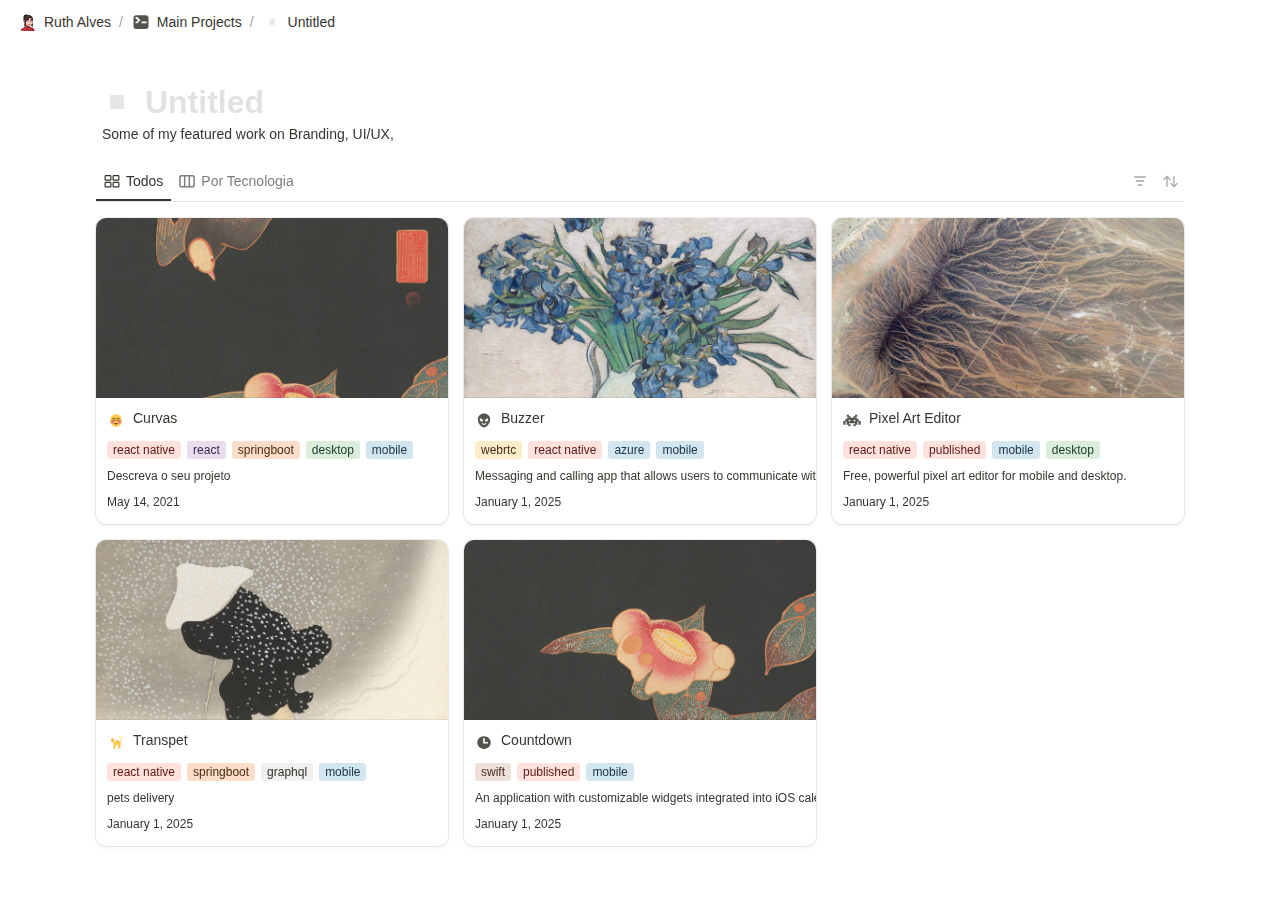
==== 17c152b4e847806595acdfc768cf2a8.html @ 352efb17 "publish: add deploy.sh file" ====
<html class="notion-html" lang="en" style="--full-viewport-height: 441px;"><head lang="en"><meta charset="utf-8"/><meta content="width=device-width,height=device-height,initial-scale=1,maximum-scale=1,user-scalable=no,viewport-fit=cover" name="viewport"/><noscript><meta content="0;url=https://www.notion.so/disabled-javascript.html" http-equiv="refresh"/></noscript><title>Untitled | Todos</title><meta content="en_US" property="og:locale"/><meta content="yes" name="mobile-web-app-capable"/><meta content="app-id=1232780281" property="apple-itunes-app"/><link href="[data-uri]" rel="shortcut icon" type="image/x-icon"/><link href="/images/logo-ios.png" rel="apple-touch-icon"/><meta content="telephone=no" name="format-detection"/><meta content="no" name="msapplication-tap-highlight"/><link href="assets/4e8dd02ae0f74049b708c079bcd1feb979cff37d.css" media="print" rel="stylesheet"/><style>body{background:#fff}body.dark{background:#191919}@keyframes startup-shimmer-animation{0%{transform:translateX(-100%) translateZ(0)}100%{transform:translateX(100%) translateZ(0)}}@keyframes startup-shimmer-fade-in{0%{opacity:0}100%{opacity:1}}@keyframes startup-spinner-rotate{0%{transform:rotate(0) translateZ(0)}100%{transform:rotate(360deg) translateZ(0)}}#initial-loading-spinner{position:fixed;height:100vh;width:100vw;z-index:-1;display:none;align-items:center;justify-content:center;opacity:.5}#initial-loading-spinner svg{height:24px;width:24px;animation:startup-spinner-rotate 1s linear infinite;transform-origin:center center;pointer-events:none}#skeleton{background:#fff;position:fixed;height:100vh;width:100vw;z-index:-1;display:none;overflow:hidden}#initial-loading-spinner.show,#skeleton.show{display:flex}body.dark #skeleton{background:#191919}.notion-front-page #skeleton,.notion-mobile #skeleton{display:none}#skeleton-sidebar{background-color:#f8f8f7;box-shadow:inset -1px 0 0 0 rgba(0,0,0,.025);display:flex;width:240px;flex-direction:column;padding:12px 14px;overflow:hidden}body.dark #skeleton-sidebar{background-color:#202020;box-shadow:inset -1px 0 0 0 rgba(255,255,255,.05)}#skeleton.isElectron #skeleton-sidebar{padding-top:46px}#skeleton .row{display:flex;margin-bottom:11px;align-items:center}#skeleton .row.fadein{animation:1s ease-in 0s 1 normal both running startup-shimmer-fade-in}#skeleton .chevron{width:12px;height:12px;display:block;margin-right:4px;fill:rgba(227,226,224,.5)}body.dark #skeleton .chevron{fill:#2f2f2f}.startup-shimmer{background:rgba(227,226,224,.5);overflow:hidden;position:relative}body.dark .startup-shimmer{background:#2f2f2f}.startup-shimmer::before{content:"";position:absolute;height:100%;width:100%;z-index:1;animation:1s linear infinite startup-shimmer-animation;background:linear-gradient(90deg,rgba(0,0,0,0) 0,rgba(0,0,0,.03) 50%,rgba(0,0,0,0) 100%)}body.dark .startup-shimmer::before{background:linear-gradient(90deg,transparent 0,rgba(86,86,86,.1) 50%,transparent 100%)}#skeleton .icon{width:20px;height:20px;border-radius:4px}#skeleton .text{height:10px;border-radius:10px}#skeleton .draggable{-webkit-app-region:drag;position:absolute;top:0;left:0;width:100%;height:36px;display:none}#skeleton.isElectron .draggable{display:block}</style><link href="assets/58ee02215e65b48294866046b5edef2f34bc87a1.css" rel="stylesheet"/><link href="assets/injection.css" rel="stylesheet"/><style>


		
		
		.assistant-grouped-edit-chat-container .assistant-grouped-edit-insert {
			background: initial !important;
			border-bottom: initial !important;
			color: rgba(55, 53, 47, 1) !important;
		}

		.assistant-grouped-edit-chat-container .assistant-grouped-edit-remove {
			background: initial !important;
			border-bottom: initial !important;
			color: rgba(199, 198, 196, 1) !important;
		}
	
	</style></head><body class="notion-body"><style id="scroll-properties"></style><div id="notion-app"><div class="notion-app-inner notion-light-theme" style='color: rgb(55, 53, 47); fill: currentcolor; line-height: 1.5; font-family: ui-sans-serif, -apple-system, BlinkMacSystemFont, "Segoe UI Variable Display", "Segoe UI", Helvetica, "Apple Color Emoji", Arial, sans-serif, "Segoe UI Emoji", "Segoe UI Symbol"; -webkit-font-smoothing: auto; background-color: white; transition: height 0.1s;'><div style="height: 100%;"><div class="notion-cursor-listener" style="width: 100vw; height: 100%; position: relative; display: flex; flex: 1 1 0%; background: white; cursor: text;"><div class="" style="order: 3; display: flex; flex-direction: column; width: 100%; overflow: hidden; isolation: auto;"><header style="background: white; max-width: 100vw; z-index: 100; user-select: none;"><div class="notion-topbar" style="width: calc(100% + 0px); max-width: 100vw; height: 44px; opacity: 1; transition: opacity 700ms, color 700ms; position: relative; left: 0px;"><div style="display: flex; justify-content: space-between; align-items: center; overflow: hidden; height: 44px; padding-left: 12px; padding-right: 10px;"><div class="notranslate shadow-cursor-breadcrumb" style="display: flex; align-items: center; line-height: 1.2; font-size: 14px; height: 100%; flex-grow: 0; margin-right: 8px; min-width: 0px;"><div class="notion-selectable notion-page-block" data-block-id="17c152b4-e847-804e-891c-fc4d84661b5a" style="display: flex; align-items: center; min-width: 0px;"><a href="ruth-alves.html" rel="noopener noreferrer" role="link" style="display: flex; color: rgb(55, 53, 47); text-decoration: none; user-select: none; transition: background 20ms ease-in; cursor: pointer; align-items: center; flex-shrink: 1; white-space: nowrap; height: 24px; border-radius: 6px; font-size: inherit; line-height: 1.2; min-width: 0px; padding: 2px 6px;"><div style="display: flex; align-items: center; min-width: 0px;"><div class="notion-record-icon notranslate" style="display: flex; align-items: center; justify-content: center; height: 20px; width: 20px; border-radius: 0.25em; flex-shrink: 0; margin-right: 6px; font-weight: 500;"><div><div class="" style="width: 100%; height: 100%;"><img referrerpolicy="same-origin" src="assets/9ef13b9f3f7e973c219496b48b1e1a6e7679c2f7.png" style="display: block; object-fit: cover; border-radius: 4px; width: 17.76px; height: 17.76px; transition: opacity 100ms ease-out;"/></div></div></div><div class="notranslate" style="white-space: nowrap; overflow: hidden; text-overflow: ellipsis; max-width: 160px;">Ruth Alves</div></div></a></div><span style="margin-left: 2px; margin-right: 2px; color: rgba(55, 53, 47, 0.5);">/</span><div class="notion-selectable notion-page-block" data-block-id="17c152b4-e847-80e9-8370-d76a3b155175" style="display: flex; align-items: center; min-width: 0px;"><a href="main-projects.html" rel="noopener noreferrer" role="link" style="display: flex; color: rgb(55, 53, 47); text-decoration: none; user-select: none; transition: background 20ms ease-in; cursor: pointer; align-items: center; flex-shrink: 1; white-space: nowrap; height: 24px; border-radius: 6px; font-size: inherit; line-height: 1.2; min-width: 0px; padding: 2px 6px;"><div style="display: flex; align-items: center; min-width: 0px;"><div class="notion-record-icon notranslate" style="display: flex; align-items: center; justify-content: center; height: 20px; width: 20px; border-radius: 0.25em; flex-shrink: 0; margin-right: 6px; font-weight: 500;"><div><div class="" style="width: 100%; height: 100%;"><img referrerpolicy="same-origin" src="assets/9db41c5e739dc6bba868d17532371f2bfbac24ac.svg" style="display: block; object-fit: cover; border-radius: 4px; width: 20px; height: 20px; transition: opacity 100ms ease-out;"/></div></div></div><div class="notranslate" style="white-space: nowrap; overflow: hidden; text-overflow: ellipsis; max-width: 160px;">Main Projects</div></div></a></div><span style="margin-left: 2px; margin-right: 2px; color: rgba(55, 53, 47, 0.5);">/</span><div aria-disabled="true" role="button" style="user-select: none; transition: background 20ms ease-in; cursor: default; display: inline-flex; align-items: center; flex-shrink: 1; white-space: nowrap; height: 24px; border-radius: 6px; font-size: 14px; line-height: 1.2; min-width: 0px; padding-left: 6px; padding-right: 6px; color: rgb(55, 53, 47);" tabindex="-1"><div class="notion-record-icon notranslate" style="display: flex; align-items: center; justify-content: center; height: 20px; width: 20px; border-radius: 0.25em; flex-shrink: 0; margin-right: 6px;"><div style="display: flex; align-items: center; justify-content: center; height: 20px; width: 20px;"><div style="height: 14px; width: 14px; font-size: 14px; line-height: 1; margin-left: 0px; color: black;"><img alt="▫️" aria-label="▫️" class="notion-emoji" src="[data-uri]" style="width: 100%;
height: 100%;
background: url(assets/6101f88ab4529ee25e026ff331f3a4a5b65ac27c.png) 93.3333% 55%/6100% 6100%"/></div></div></div><div class="notranslate" style="white-space: nowrap; overflow: hidden; text-overflow: ellipsis; max-width: 240px;">Untitled</div></div></div><div style="flex-grow: 1; flex-shrink: 1;"></div><div style="display: flex; justify-content: space-between; padding-left: 10px;"><div aria-disabled="true" aria-label="Close panel" class="notion-close-sidebar" role="button" style="user-select: none; transition-behavior: normal; transition-duration: 200ms; transition-timing-function: ease; transition-property: opacity; cursor: default; opacity: 0; display: inline-flex; align-items: center; justify-content: center; flex-shrink: 0; border-radius: 6px; height: 24px; width: 24px; padding: 0px; position: relative; margin-left: 10px; fill: rgba(55, 53, 47, 0.45);" tabindex="-1"><svg class="doubleChevronRight" role="graphics-symbol" style="width: 16px; height: 16px; display: block; fill: inherit; flex-shrink: 0;" viewBox="0 0 16 16"><path d="M2.25781 14.1211C2.47656 14.1211 2.66797 14.0391 2.81836 13.8887L8.14355 8.67969C8.32812 8.49512 8.41699 8.29688 8.41699 8.06445C8.41699 7.8252 8.32812 7.62012 8.14355 7.44922L2.81836 2.24023C2.66797 2.08984 2.4834 2.00781 2.25781 2.00781C1.81348 2.00781 1.46484 2.35645 1.46484 2.80078C1.46484 3.0127 1.55371 3.21777 1.7041 3.375L6.50977 8.05762L1.7041 12.7539C1.55371 12.9043 1.46484 13.1094 1.46484 13.3281C1.46484 13.7725 1.81348 14.1211 2.25781 14.1211ZM8.36914 14.1211C8.58789 14.1211 8.77246 14.0391 8.92285 13.8887L14.2549 8.67969C14.4395 8.49512 14.5283 8.29688 14.5283 8.06445C14.5283 7.8252 14.4326 7.62012 14.2549 7.44922L8.92285 2.24023C8.77246 2.08984 8.58789 2.00781 8.36914 2.00781C7.9248 2.00781 7.56934 2.35645 7.56934 2.80078C7.56934 3.0127 7.66504 3.21777 7.81543 3.375L12.6211 8.05762L7.81543 12.7539C7.66504 12.9043 7.56934 13.1094 7.56934 13.3281C7.56934 13.7725 7.9248 14.1211 8.36914 14.1211Z"></path></svg></div><div style="display: flex;"><div role="button" style="user-select: none; transition: background 20ms ease-in; cursor: pointer; display: inline-flex; align-items: center; flex-shrink: 0; white-space: nowrap; height: 28px; border-radius: 6px; font-size: 14px; line-height: 1.2; min-width: 0px; padding-left: 8px; padding-right: 8px; color: rgb(55, 53, 47);" tabindex="0"><svg class="search" role="graphics-symbol" style="width: 14px; height: 14px; display: block; fill: inherit; flex-shrink: 0;" viewBox="0 0 16 16"><path d="M.281 6.438c0-.875.164-1.696.492-2.461a6.484 6.484 0 011.375-2.032A6.237 6.237 0 016.64.078 6.2 6.2 0 019.11.57c.77.328 1.447.787 2.03 1.375a6.374 6.374 0 011.368 2.032c.333.765.5 1.586.5 2.46 0 .688-.107 1.342-.32 1.961a6.28 6.28 0 01-.868 1.696l3.563 3.578c.11.104.19.226.242.367.057.14.086.29.086.445 0 .22-.05.417-.149.594a1.122 1.122 0 01-1 .57c-.156 0-.307-.028-.453-.086a1.058 1.058 0 01-.382-.25l-3.586-3.585c-.5.333-1.047.596-1.641.789a6.089 6.089 0 01-1.86.28 6.237 6.237 0 01-2.468-.491 6.4 6.4 0 01-2.024-1.367A6.509 6.509 0 01.773 8.913a6.256 6.256 0 01-.492-2.476zm1.664 0c0 .65.12 1.26.36 1.828a4.775 4.775 0 001.015 1.5c.433.427.933.763 1.5 1.007a4.548 4.548 0 001.82.368c.652 0 1.261-.123 1.829-.368a4.747 4.747 0 002.508-2.507 4.567 4.567 0 00.367-1.829c0-.645-.123-1.252-.367-1.82a4.776 4.776 0 00-1.016-1.5A4.578 4.578 0 008.469 2.11a4.567 4.567 0 00-1.828-.367c-.646 0-1.253.123-1.82.367a4.667 4.667 0 00-1.5 1.008c-.433.432-.772.932-1.016 1.5a4.633 4.633 0 00-.36 1.82z"></path></svg></div><div aria-label="More actions" role="button" style="user-select: none; transition: background 20ms ease-in; cursor: pointer; display: flex; align-items: center; justify-content: center; width: 32px; height: 28px; border-radius: 4px;" tabindex="0"><svg class="ellipsis" role="graphics-symbol" style="width: 18px; height: 18px; display: block; fill: inherit; flex-shrink: 0;" viewBox="0 0 16 16"><path d="M2.887 9.014c.273 0 .52-.064.738-.192.219-.132.394-.307.526-.526.133-.219.199-.46.199-.725 0-.405-.142-.747-.424-1.025a1.41 1.41 0 00-1.04-.417c-.264 0-.505.066-.724.198a1.412 1.412 0 00-.718 1.244c0 .265.064.506.192.725.132.219.307.394.526.526.219.128.46.192.725.192zm5.113 0a1.412 1.412 0 001.244-.718c.132-.219.198-.46.198-.725 0-.405-.14-.747-.423-1.025A1.386 1.386 0 008 6.129c-.264 0-.506.066-.725.198a1.412 1.412 0 00-.718 1.244c0 .265.064.506.192.725.132.219.308.394.526.526.22.128.46.192.725.192zm5.106 0c.265 0 .506-.064.725-.192.219-.132.394-.307.526-.526.133-.219.199-.46.199-.725 0-.405-.142-.747-.424-1.025a1.394 1.394 0 00-1.026-.417 1.474 1.474 0 00-1.265.718c-.127.218-.19.46-.19.724 0 .265.063.506.19.725.133.219.308.394.527.526.223.128.47.192.738.192z"></path></svg></div><div role="button" style="user-select: none; transition: background 20ms ease-in; cursor: pointer; display: inline-flex; align-items: center; justify-content: center; white-space: nowrap; border-radius: 6px; height: 32px; padding: 0px 10px; font-size: 14px; line-height: 1.2; border: 1px solid rgba(55, 53, 47, 0.16); margin-left: 8px;" tabindex="0">Made with<svg class="notionLogo" role="graphics-symbol" style="width: 14px; height: 14px; display: block; fill: inherit; flex-shrink: 0; margin-left: 6px;" viewBox="0 0 120 126"><path d="M 20.6927 21.9315C 24.5836 25.0924 26.0432 24.8512 33.3492 24.3638L 102.228 20.2279C 103.689 20.2279 102.474 18.7705 101.987 18.5283L 90.5477 10.2586C 88.3558 8.55699 85.4356 6.60818 79.8387 7.09563L 13.1433 11.9602C 10.711 12.2014 10.2251 13.4175 11.1939 14.3924L 20.6927 21.9315ZM 24.8281 37.9835L 24.8281 110.456C 24.8281 114.351 26.7745 115.808 31.1553 115.567L 106.853 111.187C 111.236 110.946 111.724 108.267 111.724 105.103L 111.724 33.1169C 111.724 29.958 110.509 28.2544 107.826 28.4976L 28.721 33.1169C 25.8018 33.3622 24.8281 34.8225 24.8281 37.9835ZM 99.5567 41.8711C 100.042 44.0622 99.5567 46.2512 97.3618 46.4974L 93.7143 47.2241L 93.7143 100.728C 90.5477 102.43 87.6275 103.403 85.1942 103.403C 81.2983 103.403 80.3226 102.186 77.4044 98.54L 53.5471 61.087L 53.5471 97.3239L 61.0964 99.0275C 61.0964 99.0275 61.0964 103.403 55.0057 103.403L 38.2148 104.377C 37.727 103.403 38.2148 100.973 39.9179 100.486L 44.2996 99.2717L 44.2996 51.36L 38.2158 50.8725C 37.728 48.6815 38.9431 45.5225 42.3532 45.2773L 60.3661 44.0631L 85.1942 82.0036L 85.1942 48.4402L 78.864 47.7136C 78.3781 45.0351 80.3226 43.0902 82.7569 42.849L 99.5567 41.8711ZM 7.5434 5.39404L 76.9175 0.285276C 85.4366 -0.445402 87.6285 0.0440428 92.983 3.93368L 115.128 19.4982C 118.782 22.1747 120 22.9034 120 25.8211L 120 111.187C 120 116.537 118.051 119.701 111.237 120.185L 30.6734 125.05C 25.5584 125.294 23.124 124.565 20.4453 121.158L 4.13735 99.9994C 1.21516 96.1048 0 93.191 0 89.7819L 0 13.903C 0 9.5279 1.94945 5.8785 7.5434 5.39404Z"></path></svg></div></div></div></div></div><div style="width: calc(100% + 0px); user-select: none;"></div></header><main class="notion-frame" style="flex-grow: 0; flex-shrink: 1; display: flex; flex-direction: column; background: white; z-index: 1; height: calc(-44px + 100vh); max-height: 100%; position: relative; width: 780px; transform: translateX(0px); transition-duration: 200ms; transition-timing-function: ease; transition-property: width, transform;"><div style="display: contents;"><div class="notion-scroller vertical horizontal" style="z-index: 1; display: flex; flex-direction: column; flex-grow: 1; position: relative; overflow: auto; margin-right: 0px; margin-bottom: 0px;"><div class="sticky-portal-target" data-sticky-stack-name="default" style="position: sticky; z-index: 85; width: 100%; top: 0px; left: 0px; height: 0px; flex: 0 1 0%;"></div><div style="position: absolute; top: 0px; left: 0px; z-index: 99;"><div class="notion-selectable-hover-menu-item"></div></div><div style="width: 100%; display: flex; flex-direction: column; align-items: center; flex-shrink: 0; flex-grow: 0; position: sticky; left: 0px;"><div class="pseudoSelection" contenteditable="false" data-content-editable-void="true" style="user-select: none; --pseudoSelection--background: transparent; width: 100%; display: flex; flex-direction: column; align-items: center; flex-shrink: 0; flex-grow: 0; position: sticky; left: 0px; z-index: 2;"></div><div style="max-width: 100%; padding-left: calc(96px + env(safe-area-inset-left)); width: 100%; transition-duration: 200ms; transition-timing-function: ease; transition-property: width;"><div class="notion-page-controls" style='display: flex; justify-content: flex-start; flex-wrap: wrap; padding-top: 4px; padding-bottom: 4px; margin-left: -1px; color: rgba(55, 53, 47, 0.5); font-family: ui-sans-serif, -apple-system, BlinkMacSystemFont, "Segoe UI Variable Display", "Segoe UI", Helvetica, "Apple Color Emoji", Arial, sans-serif, "Segoe UI Emoji", "Segoe UI Symbol"; pointer-events: auto;'><div role="button" style="user-select: none; transition: opacity 100ms; cursor: pointer; opacity: 0; display: inline-flex; align-items: center; flex-shrink: 0; white-space: nowrap; height: 28px; border-radius: 6px; font-size: 14px; line-height: 1.2; min-width: 0px; padding-left: 6px; padding-right: 8px; color: rgba(55, 53, 47, 0.5); pointer-events: none;" tabindex="0"><svg class="collectionDescriptionSmall" role="graphics-symbol" style="width: 14px; height: 14px; display: block; fill: rgba(55, 53, 47, 0.35); flex-shrink: 0; margin-right: 6px;" viewBox="0 0 14 14"><path clip-rule="evenodd" d="M7 4.667C6.69049 4.667 6.39366 4.54405 6.17481 4.32519C5.95595 4.10634 5.833 3.80951 5.833 3.5C5.833 3.19049 5.95595 2.89366 6.17481 2.67481C6.39366 2.45595 6.69049 2.333 7 2.333C7.30951 2.333 7.60634 2.45595 7.82519 2.67481C8.04405 2.89366 8.167 3.19049 8.167 3.5C8.167 3.80951 8.04405 4.10634 7.82519 4.32519C7.60634 4.54405 7.30951 4.667 7 4.667V4.667ZM8 11C8 11.2652 7.89464 11.5196 7.70711 11.7071C7.51957 11.8946 7.26522 12 7 12C6.73478 12 6.48043 11.8946 6.29289 11.7071C6.10536 11.5196 6 11.2652 6 11V7C6 6.73478 6.10536 6.48043 6.29289 6.29289C6.48043 6.10536 6.73478 6 7 6C7.26522 6 7.51957 6.10536 7.70711 6.29289C7.89464 6.48043 8 6.73478 8 7V11ZM7 0C5.14348 0 3.36301 0.737498 2.05025 2.05025C0.737498 3.36301 0 5.14348 0 7C0 8.85652 0.737498 10.637 2.05025 11.9497C3.36301 13.2625 5.14348 14 7 14C8.85652 14 10.637 13.2625 11.9497 11.9497C13.2625 10.637 14 8.85652 14 7C14 5.14348 13.2625 3.36301 11.9497 2.05025C10.637 0.737498 8.85652 0 7 0V0Z" fill-rule="evenodd"></path></svg>Hide description</div></div><div style="padding-right: calc(96px + env(safe-area-inset-right)); margin-bottom: 8px; width: 684px;"><div style="display: flex; align-items: flex-start;"><div class="notion-record-icon notranslate" style="display: flex; align-items: center; justify-content: center; height: 36px; width: 36px; border-radius: 0.25em; flex-shrink: 0; position: relative; z-index: 1; margin: 4px 8px 0px 3px; pointer-events: auto;"><div aria-label="▫️ Page icon" role="img" style="display: flex; align-items: center; justify-content: center; height: 36px; width: 36px;"><div style="height: 36px; width: 36px; font-size: 36px; line-height: 1; margin-left: 0px; color: black;"><div style="position: relative; width: 36px; height: 36px;"><img alt="▫️" aria-label="▫️" class="notion-emoji" src="[data-uri]" style="width: 36px;
height: 36px;
background: url(assets/6101f88ab4529ee25e026ff331f3a4a5b65ac27c.png) 93.3333% 55%/6100% 6100%;
opacity: 0;
transition: opacity 100ms ease-out"/><img alt="▫️" aria-label="▫️" src="assets/35557da02c40cbe84f54604c34ae462492a1aa46.svg" style="position: absolute; top: 0px; left: 0px; opacity: 1; width: 36px; height: 36px; transition: opacity 100ms ease-in;"/></div></div></div></div><div><div class="notion-selectable notion-collection_view-block" data-block-id="17c152b4-e847-8065-95ac-dfc768cf2a88" style='color: rgb(55, 53, 47); font-weight: 700; line-height: 1.2; font-size: 32px; font-family: ui-sans-serif, -apple-system, BlinkMacSystemFont, "Segoe UI Variable Display", "Segoe UI", Helvetica, "Apple Color Emoji", Arial, sans-serif, "Segoe UI Emoji", "Segoe UI Symbol"; cursor: text; display: flex; align-items: center;'><h1 contenteditable="false" data-content-editable-leaf="true" placeholder="Untitled" spellcheck="true" style="max-width: 100%; width: 100%; white-space: pre-wrap; word-break: break-word; caret-color: rgb(55, 53, 47); padding-top: 3px; padding-left: 2px; padding-right: 2px; font-size: 1em; font-weight: inherit; margin: 0px; min-height: 1em; color: rgb(55, 53, 47); -webkit-text-fill-color: rgba(55, 53, 47, 0.15); cursor: text;"></h1></div><div style="margin-left: 4px;"></div></div></div><div style="max-width: 100%; border-radius: 4px; overflow: hidden; margin-bottom: 12px;"><div><div style="display: flex; cursor: text;"><div contenteditable="false" data-content-editable-leaf="true" placeholder="Add a description…" spellcheck="true" style="max-width: 100%; width: 780px; white-space: pre-wrap; word-break: break-word; caret-color: rgb(55, 53, 47); font-size: 14px; padding-left: 6px; padding-bottom: 4px; padding-top: 3px;">Some of my featured work on Branding, UI/UX, </div></div></div></div></div></div></div><div style="display: contents;"><div contenteditable="false" data-content-editable-void="true" style="min-height: 40px; padding-left: 96px; padding-right: 96px; position: sticky; left: 0px; flex-shrink: 0; z-index: 86;"><div></div><div class="notion-selectable notion-collection_view-block" data-block-id="17c152b4-e847-8065-95ac-dfc768cf2a88"><div style="display: flex; align-items: center; height: 40px; box-shadow: rgb(233, 233, 231) 0px 1px 0px; margin-bottom: 1px; left: 96px; width: 100%;"><div role="tablist" style="display: flex; align-items: center; height: 100%; flex-grow: 1; overflow: hidden;"><div class="notion-collection-view-tab-button" style="display: flex; align-items: center; background: none; height: 100%; border-bottom: 2px solid rgb(55, 53, 47); padding-top: 2px;"><div aria-selected="true" role="tab" style="user-select: none; transition: background 20ms ease-in; cursor: pointer; display: flex; align-items: center; flex-shrink: 0; white-space: nowrap; height: 28px; border-radius: 6px; font-size: 14px; line-height: 1.2; min-width: 0px; padding-left: 8px; padding-right: 8px; color: rgb(55, 53, 47); font-weight: 500; max-width: 220px;" tabindex="0"><svg class="collectionGallery" role="graphics-symbol" style="width: 16px; height: 16px; display: block; fill: rgb(55, 53, 47); flex-shrink: 0; margin-right: 6px;" viewBox="0 0 16 16"><path d="M2.0542 7.75952H5.96973C7.00464 7.75952 7.50562 7.25854 7.50562 6.19727V3.58691C7.50562 2.53223 7.00464 2.03125 5.96973 2.03125H2.0542C1.01929 2.03125 0.518311 2.53223 0.518311 3.58691V6.19727C0.518311 7.25854 1.01929 7.75952 2.0542 7.75952ZM10.0303 7.75952H13.9392C14.9741 7.75952 15.4751 7.25854 15.4751 6.19727V3.58691C15.4751 2.53223 14.9741 2.03125 13.9392 2.03125H10.0303C8.98877 2.03125 8.48779 2.53223 8.48779 3.58691V6.19727C8.48779 7.25854 8.98877 7.75952 10.0303 7.75952ZM2.06079 6.55322C1.83008 6.55322 1.71802 6.44116 1.71802 6.20386V3.58032C1.71802 3.34961 1.83008 3.23755 2.06079 3.23755H5.96313C6.18726 3.23755 6.30591 3.34961 6.30591 3.58032V6.20386C6.30591 6.44116 6.18726 6.55322 5.96313 6.55322H2.06079ZM10.0369 6.55322C9.79956 6.55322 9.69409 6.44116 9.69409 6.20386V3.58032C9.69409 3.34961 9.79956 3.23755 10.0369 3.23755H13.9392C14.1633 3.23755 14.2754 3.34961 14.2754 3.58032V6.20386C14.2754 6.44116 14.1633 6.55322 13.9392 6.55322H10.0369ZM2.0542 14.4634H5.96973C7.00464 14.4634 7.50562 13.969 7.50562 12.9077V10.2974C7.50562 9.24268 7.00464 8.7417 5.96973 8.7417H2.0542C1.01929 8.7417 0.518311 9.24268 0.518311 10.2974V12.9077C0.518311 13.969 1.01929 14.4634 2.0542 14.4634ZM10.0303 14.4634H13.9392C14.9741 14.4634 15.4751 13.969 15.4751 12.9077V10.2974C15.4751 9.24268 14.9741 8.7417 13.9392 8.7417H10.0303C8.98877 8.7417 8.48779 9.24268 8.48779 10.2974V12.9077C8.48779 13.969 8.98877 14.4634 10.0303 14.4634ZM2.06079 13.2637C1.83008 13.2637 1.71802 13.1516 1.71802 12.9143V10.2974C1.71802 10.0601 1.83008 9.94141 2.06079 9.94141H5.96313C6.18726 9.94141 6.30591 10.0601 6.30591 10.2974V12.9143C6.30591 13.1516 6.18726 13.2637 5.96313 13.2637H2.06079ZM10.0369 13.2637C9.79956 13.2637 9.69409 13.1516 9.69409 12.9143V10.2974C9.69409 10.0601 9.79956 9.94141 10.0369 9.94141H13.9392C14.1633 9.94141 14.2754 10.0601 14.2754 10.2974V12.9143C14.2754 13.1516 14.1633 13.2637 13.9392 13.2637H10.0369Z"></path></svg><span style="white-space: nowrap; overflow: hidden; text-overflow: ellipsis; margin-top: 1px;">Todos</span></div></div><div class="notion-collection-view-tab-button" style="display: flex; align-items: center; background: none; height: 100%;"><div aria-selected="false" role="tab" style="user-select: none; transition: background 20ms ease-in; cursor: pointer; display: flex; align-items: center; flex-shrink: 0; white-space: nowrap; height: 28px; border-radius: 6px; font-size: 14px; line-height: 1.2; min-width: 0px; padding-left: 8px; padding-right: 8px; color: rgba(55, 53, 47, 0.65); font-weight: 500; max-width: 220px;" tabindex="0"><svg class="collectionBoard" role="graphics-symbol" style="width: 16px; height: 16px; display: block; fill: rgba(55, 53, 47, 0.65); flex-shrink: 0; margin-right: 6px;" viewBox="0 0 16 16"><path d="M2.39697 14.4634H13.5964C15.0532 14.4634 15.8311 13.6921 15.8311 12.2485V4.24609C15.8311 2.80249 15.0532 2.03125 13.5964 2.03125H2.39697C0.940186 2.03125 0.162354 2.7959 0.162354 4.24609V12.2485C0.162354 13.6987 0.940186 14.4634 2.39697 14.4634ZM2.52222 12.9934C1.94214 12.9934 1.63232 12.7034 1.63232 12.0969V4.39771C1.63232 3.79126 1.94214 3.50122 2.52222 3.50122H4.92822V12.9934H2.52222ZM6.34546 12.9934V3.50122H9.64795V12.9934H6.34546ZM13.4712 3.50122C14.0447 3.50122 14.3611 3.79126 14.3611 4.39771V12.0969C14.3611 12.7034 14.0447 12.9934 13.4712 12.9934H11.0652V3.50122H13.4712Z"></path></svg><span style="white-space: nowrap; overflow: hidden; text-overflow: ellipsis; margin-top: 1px;">Por Tecnologia</span></div></div></div><div style="display: flex; align-items: center; gap: 2px; opacity: 1; transition-duration: 200ms; transition-timing-function: ease; transition-property: opacity;"><div style="position: relative;"><div aria-label="Filter" role="button" style="user-select: none; transition: background 20ms ease-in; cursor: pointer; display: flex; align-items: center; justify-content: center; flex-shrink: 0; border-radius: 6px; height: 28px; width: 28px; padding: 6px; font-size: 14px; color: rgba(55, 53, 47, 0.45); fill: rgba(55, 53, 47, 0.45); font-weight: 400; line-height: 1;" tabindex="0"><svg class="filter" role="graphics-symbol" style="width: 16px; display: block; fill: rgba(55, 53, 47, 0.45); flex-shrink: 0;" viewBox="0 0 16 16"><path clip-rule="evenodd" d="M2 4C2 3.58579 2.33579 3.25 2.75 3.25H13.25C13.6642 3.25 14 3.58579 14 4C14 4.41421 13.6642 4.75 13.25 4.75H2.75C2.33579 4.75 2 4.41421 2 4Z" fill-rule="evenodd"></path><path clip-rule="evenodd" d="M3.75 8C3.75 7.58579 4.08579 7.25 4.5 7.25H11.5C11.9142 7.25 12.25 7.58579 12.25 8C12.25 8.41421 11.9142 8.75 11.5 8.75H4.5C4.08579 8.75 3.75 8.41421 3.75 8Z" fill-rule="evenodd"></path><path clip-rule="evenodd" d="M5.5 12C5.5 11.5858 5.83579 11.25 6.25 11.25H9.75C10.1642 11.25 10.5 11.5858 10.5 12C10.5 12.4142 10.1642 12.75 9.75 12.75H6.25C5.83579 12.75 5.5 12.4142 5.5 12Z" fill-rule="evenodd"></path></svg></div></div><div style="position: relative;"><div aria-label="Sort" role="button" style="user-select: none; transition: background 20ms ease-in; cursor: pointer; display: flex; align-items: center; justify-content: center; flex-shrink: 0; border-radius: 6px; height: 28px; width: 28px; padding: 6px; font-size: 14px; color: rgba(55, 53, 47, 0.45); fill: rgba(55, 53, 47, 0.45); font-weight: 400; line-height: 1;" tabindex="0"><svg class="sortPadded" role="graphics-symbol" style="width: 21px; display: block; fill: rgba(55, 53, 47, 0.45); flex-shrink: 0;" viewBox="0 0 24 24"><path d="M7.50879 5.80273L4.06348 9.32324C3.92676 9.4668 3.83789 9.67188 3.83789 9.85645C3.83789 10.2803 4.13184 10.5674 4.54883 10.5674C4.75391 10.5674 4.91797 10.499 5.04785 10.3623L6.46289 8.89941L7.37891 7.83984L7.32422 9.30273V17.8477C7.32422 18.2715 7.625 18.5723 8.04199 18.5723C8.45898 18.5723 8.75977 18.2715 8.75977 17.8477V9.30273L8.70508 7.83984L9.62793 8.89941L11.0361 10.3623C11.166 10.499 11.3369 10.5674 11.5352 10.5674C11.9521 10.5674 12.2461 10.2803 12.2461 9.85645C12.2461 9.67188 12.1641 9.4668 12.0205 9.32324L8.58203 5.80273C8.28125 5.48828 7.80957 5.48145 7.50879 5.80273ZM16.4912 18.3398L19.9365 14.8057C20.0732 14.6689 20.1621 14.4639 20.1621 14.2793C20.1621 13.8555 19.8682 13.5684 19.4512 13.5684C19.2461 13.5684 19.082 13.6367 18.9453 13.7734L17.5371 15.2295L16.6211 16.2959L16.6758 14.833V6.28809C16.6758 5.87109 16.375 5.56348 15.958 5.56348C15.541 5.56348 15.2334 5.87109 15.2334 6.28809V14.833L15.2881 16.2959L14.3721 15.2295L12.9639 13.7734C12.8271 13.6367 12.6631 13.5684 12.4648 13.5684C12.0479 13.5684 11.7539 13.8555 11.7539 14.2793C11.7539 14.4639 11.8359 14.6689 11.9727 14.8057L15.418 18.3398C15.7188 18.6475 16.1904 18.6543 16.4912 18.3398Z"></path></svg></div></div><div aria-label="Search" role="button" style="user-select: none; transition: background 20ms ease-in; cursor: pointer; display: flex; align-items: center; justify-content: center; flex-shrink: 0; border-radius: 6px; height: 28px; width: 28px; padding: 6px; font-size: 14px; color: rgba(55, 53, 47, 0.45); fill: rgba(55, 53, 47, 0.45); font-weight: 400; line-height: 1;" tabindex="0"><svg class="collectionSearch" role="graphics-symbol" style="width: 14px; display: block; fill: rgba(55, 53, 47, 0.45); flex-shrink: 0;" viewBox="0 0 16 16"><path d="M0 6.35938C0 9.86719 2.85156 12.7188 6.35938 12.7188C7.66406 12.7188 8.85938 12.3203 9.85938 11.6406L13.4531 15.2344C13.6719 15.4609 13.9766 15.5625 14.2812 15.5625C14.9453 15.5625 15.4219 15.0625 15.4219 14.4141C15.4219 14.1016 15.3125 13.8125 15.1016 13.5938L11.5312 10.0156C12.2734 8.99219 12.7188 7.72656 12.7188 6.35938C12.7188 2.85156 9.86719 0 6.35938 0C2.85156 0 0 2.85156 0 6.35938ZM1.65625 6.35938C1.65625 3.76562 3.75781 1.65625 6.35938 1.65625C8.95312 1.65625 11.0625 3.76562 11.0625 6.35938C11.0625 8.95312 8.95312 11.0625 6.35938 11.0625C3.75781 11.0625 1.65625 8.95312 1.65625 6.35938Z"></path></svg></div></div></div></div><div dir="ltr" style="left: 96px; width: 100%;"></div></div><div contenteditable="false" data-content-editable-void="true" style="flex-grow: 1; flex-shrink: 0; display: flex; flex-direction: column; position: relative;"><div class="notion-scroller notion-collection-view-body" style="z-index: 1; flex-grow: 1; flex-shrink: 0; height: 100%; margin-right: 0px; margin-bottom: 0px;"><div class="notion-gallery-view" style="padding-bottom: 180px; padding-left: 96px; padding-right: 96px; min-width: calc(100% - 192px);"><div class="notion-selectable notion-collection_view-block" data-block-id="17c152b4-e847-8065-95ac-dfc768cf2a88"><div><div style="display: grid; position: relative; grid-template-columns: repeat(auto-fill, minmax(320px, 1fr)); gap: 16px; padding-top: 16px; padding-bottom: 4px;"><div style="width: 4px; position: absolute; top: 16px; bottom: 4px;"><div class="notion-selectable notion-collection_view-block" data-block-id="17c152b4-e847-8065-95ac-dfc768cf2a88" style="width: 100%; height: 100%;"></div></div><div class="notion-selectable notion-page-block notion-collection-item" data-block-id="17c152b4-e847-817f-836e-d9b2321e1910"><a href="curvas.html" rel="noopener noreferrer" role="link" style="display: flex; color: inherit; text-decoration: none; user-select: none; transition: background 100ms ease-out; cursor: pointer; border-radius: 10px; position: static; overflow: hidden; background: white; height: 100%; box-shadow: rgba(15, 15, 15, 0.07) 0px 0px 0px 1px, rgba(15, 15, 15, 0.05) 0px 2px 4px; flex-direction: column;"><div style="position: relative; width: 100%; z-index: 1;"><div style="width: 100%; cursor: inherit;"><div style="height: 180px; position: relative; pointer-events: none; overflow: hidden;"><div class="" style="width: 100%; height: 100%;"><img referrerpolicy="same-origin" src="assets/d24c1fedd4842a8748b224cdb05a73e65e7ffe83.jpg" style="display: block; object-fit: cover; border-radius: 1px 1px 0px 0px; width: 100%; height: 180px; object-position: center 50%;"/></div><div style="position: absolute; left: 0px; right: 0px; bottom: 0px; border-bottom: 1px solid rgba(55, 53, 47, 0.09);"></div></div></div><div aria-hidden="true" style='background: rgba(0, 0, 0, 0.4); border-radius: 4px; color: white; font-size: 12px; font-family: ui-sans-serif, -apple-system, BlinkMacSystemFont, "Segoe UI Variable Display", "Segoe UI", Helvetica, "Apple Color Emoji", Arial, sans-serif, "Segoe UI Emoji", "Segoe UI Symbol"; width: 180px; left: calc(50% - 90px); padding: 0.3em 1.5em; pointer-events: none; position: absolute; top: calc(50% - 10px); text-align: center; opacity: 0;'>Drag image to reposition</div><div style='color: rgba(55, 53, 47, 0.65); fill: rgba(55, 53, 47, 0.65); font-size: 12px; background: white; box-shadow: rgba(15, 15, 15, 0.1) 0px 0px 0px 1px, rgba(15, 15, 15, 0.1) 0px 2px 4px; display: flex; white-space: nowrap; border-radius: 4px; max-width: calc(100% - 16px); min-height: 24px; overflow: hidden; pointer-events: none; opacity: 0; font-family: ui-sans-serif, -apple-system, BlinkMacSystemFont, "Segoe UI Variable Display", "Segoe UI", Helvetica, "Apple Color Emoji", Arial, sans-serif, "Segoe UI Emoji", "Segoe UI Symbol"; position: absolute; right: 8px; z-index: 2; top: 8px;'><div role="button" style="user-select: none; transition: background 20ms ease-in; cursor: pointer; display: flex; align-items: center; justify-content: center; padding: 4px 6px; border-right: none; font-weight: 500; color: rgba(55, 53, 47, 0.65); fill: rgba(55, 53, 47, 0.65);" tabindex="0"><svg class="dots" role="graphics-symbol" style="width: 14px; height: 14px; display: block; fill: inherit; flex-shrink: 0;" viewBox="0 0 13 3"><g><path d="M3,1.5A1.5,1.5,0,1,1,1.5,0,1.5,1.5,0,0,1,3,1.5Z"></path><path d="M8,1.5A1.5,1.5,0,1,1,6.5,0,1.5,1.5,0,0,1,8,1.5Z"></path><path d="M13,1.5A1.5,1.5,0,1,1,11.5,0,1.5,1.5,0,0,1,13,1.5Z"></path></g></svg></div></div></div><div style="position: relative; width: 100%; display: flex; padding: 8px 10px 6px;"><div class="notion-record-icon notranslate" role="button" style="user-select: none; transition: background 20ms ease-in; cursor: pointer; display: flex; align-items: center; justify-content: center; height: 24px; width: 24px; border-radius: 5px; flex-shrink: 0; float: left; margin-left: -2px; margin-top: 2px; margin-right: 4px;" tabindex="0"><div style="display: flex; align-items: center; justify-content: center; height: 18px; width: 18px;"><div style="height: 12.6px; width: 12.6px; font-size: 12.6px; line-height: 1; margin-left: 0px; color: black;"><img alt="☺️" aria-label="☺️" class="notion-emoji" src="[data-uri]" style="width: 100%;
height: 100%;
background: url(assets/6101f88ab4529ee25e026ff331f3a4a5b65ac27c.png) 95% 6.66667%/6100% 6100%"/></div></div></div><div contenteditable="false" data-content-editable-leaf="true" placeholder="New page" spellcheck="true" style="max-width: 100%; width: auto; white-space: pre-wrap; word-break: break-word; caret-color: rgb(55, 53, 47); pointer-events: none; flex-grow: 1; padding: 2px 1px; font-size: 14px; line-height: 1.5; min-height: 21px; font-weight: 500;">Curvas</div></div><div style="padding-top: 0px; line-height: 1.5; display: flex; flex-direction: column; padding-bottom: 8px;"><div style="position: relative; display: flex; overflow: hidden; align-items: center; border-radius: 5px; margin: 0px 6px 2px; padding: 0px 5px; font-size: 12px; min-height: 24px; white-space: nowrap; min-width: fit-content; width: fit-content;"><div style="display: flex; min-width: 0px; flex-shrink: 0; flex-wrap: nowrap; gap: 4px 6px;"><div style="display: flex; align-items: center; flex-shrink: 0; min-width: 0px; max-width: 100%; height: 18px; margin: 0px; border-radius: 3px; padding-left: 6px; padding-right: 6px; line-height: 120%; font-size: 12px; color: rgb(93, 23, 21); background: rgb(255, 226, 221); white-space: nowrap; overflow: hidden; text-overflow: ellipsis;"><div style="white-space: nowrap; overflow: hidden; text-overflow: ellipsis; display: inline-flex; align-items: center; height: 18px; line-height: 18px;"><span style="white-space: nowrap; overflow: hidden; text-overflow: ellipsis;">react native</span></div></div><div style="display: flex; align-items: center; flex-shrink: 0; min-width: 0px; max-width: 100%; height: 18px; margin: 0px; border-radius: 3px; padding-left: 6px; padding-right: 6px; line-height: 120%; font-size: 12px; color: rgb(65, 36, 84); background: rgb(232, 222, 238); white-space: nowrap; overflow: hidden; text-overflow: ellipsis;"><div style="white-space: nowrap; overflow: hidden; text-overflow: ellipsis; display: inline-flex; align-items: center; height: 18px; line-height: 18px;"><span style="white-space: nowrap; overflow: hidden; text-overflow: ellipsis;">react</span></div></div><div style="display: flex; align-items: center; flex-shrink: 0; min-width: 0px; max-width: 100%; height: 18px; margin: 0px; border-radius: 3px; padding-left: 6px; padding-right: 6px; line-height: 120%; font-size: 12px; color: rgb(73, 41, 14); background: rgb(250, 222, 201); white-space: nowrap; overflow: hidden; text-overflow: ellipsis;"><div style="white-space: nowrap; overflow: hidden; text-overflow: ellipsis; display: inline-flex; align-items: center; height: 18px; line-height: 18px;"><span style="white-space: nowrap; overflow: hidden; text-overflow: ellipsis;">springboot</span></div></div><div style="display: flex; align-items: center; flex-shrink: 0; min-width: 0px; max-width: 100%; height: 18px; margin: 0px; border-radius: 3px; padding-left: 6px; padding-right: 6px; line-height: 120%; font-size: 12px; color: rgb(28, 56, 41); background: rgb(219, 237, 219); white-space: nowrap; overflow: hidden; text-overflow: ellipsis;"><div style="white-space: nowrap; overflow: hidden; text-overflow: ellipsis; display: inline-flex; align-items: center; height: 18px; line-height: 18px;"><span style="white-space: nowrap; overflow: hidden; text-overflow: ellipsis;">desktop</span></div></div><div style="display: flex; align-items: center; flex-shrink: 0; min-width: 0px; max-width: 100%; height: 18px; margin: 0px; border-radius: 3px; padding-left: 6px; padding-right: 6px; line-height: 120%; font-size: 12px; color: rgb(24, 51, 71); background: rgb(211, 229, 239); white-space: nowrap; overflow: hidden; text-overflow: ellipsis;"><div style="white-space: nowrap; overflow: hidden; text-overflow: ellipsis; display: inline-flex; align-items: center; height: 18px; line-height: 18px;"><span style="white-space: nowrap; overflow: hidden; text-overflow: ellipsis;">mobile</span></div></div></div></div><div style="position: relative; display: flex; overflow: hidden; align-items: center; border-radius: 5px; margin: 0px 6px 2px; padding: 0px 5px; font-size: 12px; min-height: 24px; white-space: nowrap; min-width: fit-content; width: fit-content;"><div style="line-height: 1.5; white-space: nowrap; word-break: normal; overflow: hidden;"><span>Descreva o seu projeto</span></div></div><div style="position: relative; display: flex; overflow: hidden; align-items: center; border-radius: 5px; margin: 0px 6px 2px; padding: 0px 5px; font-size: 12px; min-height: 24px; white-space: nowrap; min-width: fit-content; width: fit-content;"><div style="line-height: 1.5; white-space: nowrap; word-break: normal; overflow: hidden;"><div style="line-height: 1.5; white-space: nowrap; word-break: normal; overflow: hidden; display: inline;">May 14, 2021</div></div></div></div></a></div><div class="notion-selectable notion-page-block notion-collection-item" data-block-id="17c152b4-e847-80b6-8936-c76c713d7027"><a href="buzzer.html" rel="noopener noreferrer" role="link" style="display: flex; color: inherit; text-decoration: none; user-select: none; transition: background 100ms ease-out; cursor: pointer; border-radius: 10px; position: static; overflow: hidden; background: white; height: 100%; box-shadow: rgba(15, 15, 15, 0.07) 0px 0px 0px 1px, rgba(15, 15, 15, 0.05) 0px 2px 4px; flex-direction: column;"><div style="position: relative; width: 100%; z-index: 1;"><div style="width: 100%; cursor: inherit;"><div style="height: 180px; position: relative; pointer-events: none; overflow: hidden;"><div class="" style="width: 100%; height: 100%;"><img referrerpolicy="same-origin" src="assets/690a050d77b14f7bf34a77c901c3fd3752e75b9e.jpg" style="display: block; object-fit: cover; border-radius: 1px 1px 0px 0px; width: 100%; height: 180px; object-position: center 50%;"/></div><div style="position: absolute; left: 0px; right: 0px; bottom: 0px; border-bottom: 1px solid rgba(55, 53, 47, 0.09);"></div></div></div><div aria-hidden="true" style='background: rgba(0, 0, 0, 0.4); border-radius: 4px; color: white; font-size: 12px; font-family: ui-sans-serif, -apple-system, BlinkMacSystemFont, "Segoe UI Variable Display", "Segoe UI", Helvetica, "Apple Color Emoji", Arial, sans-serif, "Segoe UI Emoji", "Segoe UI Symbol"; width: 180px; left: calc(50% - 90px); padding: 0.3em 1.5em; pointer-events: none; position: absolute; top: calc(50% - 10px); text-align: center; opacity: 0;'>Drag image to reposition</div><div style='color: rgba(55, 53, 47, 0.65); fill: rgba(55, 53, 47, 0.65); font-size: 12px; background: white; box-shadow: rgba(15, 15, 15, 0.1) 0px 0px 0px 1px, rgba(15, 15, 15, 0.1) 0px 2px 4px; display: flex; white-space: nowrap; border-radius: 4px; max-width: calc(100% - 16px); min-height: 24px; overflow: hidden; pointer-events: none; opacity: 0; font-family: ui-sans-serif, -apple-system, BlinkMacSystemFont, "Segoe UI Variable Display", "Segoe UI", Helvetica, "Apple Color Emoji", Arial, sans-serif, "Segoe UI Emoji", "Segoe UI Symbol"; position: absolute; right: 8px; z-index: 2; top: 8px;'><div role="button" style="user-select: none; transition: background 20ms ease-in; cursor: pointer; display: flex; align-items: center; justify-content: center; padding: 4px 6px; border-right: none; font-weight: 500; color: rgba(55, 53, 47, 0.65); fill: rgba(55, 53, 47, 0.65);" tabindex="0"><svg class="dots" role="graphics-symbol" style="width: 14px; height: 14px; display: block; fill: inherit; flex-shrink: 0;" viewBox="0 0 13 3"><g><path d="M3,1.5A1.5,1.5,0,1,1,1.5,0,1.5,1.5,0,0,1,3,1.5Z"></path><path d="M8,1.5A1.5,1.5,0,1,1,6.5,0,1.5,1.5,0,0,1,8,1.5Z"></path><path d="M13,1.5A1.5,1.5,0,1,1,11.5,0,1.5,1.5,0,0,1,13,1.5Z"></path></g></svg></div></div></div><div style="position: relative; width: 100%; display: flex; padding: 8px 10px 6px;"><div class="notion-record-icon notranslate" role="button" style="user-select: none; transition: background 20ms ease-in; cursor: pointer; display: flex; align-items: center; justify-content: center; height: 24px; width: 24px; border-radius: 5px; flex-shrink: 0; float: left; margin-left: -2px; margin-top: 2px; margin-right: 4px;" tabindex="0"><div><div class="" style="width: 100%; height: 100%;"><img referrerpolicy="same-origin" src="assets/7abedc39c2a444961f337710d26cf90b7844a43e.svg" style="display: block; object-fit: cover; border-radius: 4px; width: 17.28px; height: 17.28px; transition: opacity 100ms ease-out;"/></div></div></div><div contenteditable="false" data-content-editable-leaf="true" placeholder="New page" spellcheck="true" style="max-width: 100%; width: auto; white-space: pre-wrap; word-break: break-word; caret-color: rgb(55, 53, 47); pointer-events: none; flex-grow: 1; padding: 2px 1px; font-size: 14px; line-height: 1.5; min-height: 21px; font-weight: 500;">Buzzer</div></div><div style="padding-top: 0px; line-height: 1.5; display: flex; flex-direction: column; padding-bottom: 8px;"><div style="position: relative; display: flex; overflow: hidden; align-items: center; border-radius: 5px; margin: 0px 6px 2px; padding: 0px 5px; font-size: 12px; min-height: 24px; white-space: nowrap; min-width: fit-content; width: fit-content;"><div style="display: flex; min-width: 0px; flex-shrink: 0; flex-wrap: nowrap; gap: 4px 6px;"><div style="display: flex; align-items: center; flex-shrink: 0; min-width: 0px; max-width: 100%; height: 18px; margin: 0px; border-radius: 3px; padding-left: 6px; padding-right: 6px; line-height: 120%; font-size: 12px; color: rgb(64, 44, 27); background: rgb(253, 236, 200); white-space: nowrap; overflow: hidden; text-overflow: ellipsis;"><div style="white-space: nowrap; overflow: hidden; text-overflow: ellipsis; display: inline-flex; align-items: center; height: 18px; line-height: 18px;"><span style="white-space: nowrap; overflow: hidden; text-overflow: ellipsis;">webrtc</span></div></div><div style="display: flex; align-items: center; flex-shrink: 0; min-width: 0px; max-width: 100%; height: 18px; margin: 0px; border-radius: 3px; padding-left: 6px; padding-right: 6px; line-height: 120%; font-size: 12px; color: rgb(93, 23, 21); background: rgb(255, 226, 221); white-space: nowrap; overflow: hidden; text-overflow: ellipsis;"><div style="white-space: nowrap; overflow: hidden; text-overflow: ellipsis; display: inline-flex; align-items: center; height: 18px; line-height: 18px;"><span style="white-space: nowrap; overflow: hidden; text-overflow: ellipsis;">react native</span></div></div><div style="display: flex; align-items: center; flex-shrink: 0; min-width: 0px; max-width: 100%; height: 18px; margin: 0px; border-radius: 3px; padding-left: 6px; padding-right: 6px; line-height: 120%; font-size: 12px; color: rgb(24, 51, 71); background: rgb(211, 229, 239); white-space: nowrap; overflow: hidden; text-overflow: ellipsis;"><div style="white-space: nowrap; overflow: hidden; text-overflow: ellipsis; display: inline-flex; align-items: center; height: 18px; line-height: 18px;"><span style="white-space: nowrap; overflow: hidden; text-overflow: ellipsis;">azure</span></div></div><div style="display: flex; align-items: center; flex-shrink: 0; min-width: 0px; max-width: 100%; height: 18px; margin: 0px; border-radius: 3px; padding-left: 6px; padding-right: 6px; line-height: 120%; font-size: 12px; color: rgb(24, 51, 71); background: rgb(211, 229, 239); white-space: nowrap; overflow: hidden; text-overflow: ellipsis;"><div style="white-space: nowrap; overflow: hidden; text-overflow: ellipsis; display: inline-flex; align-items: center; height: 18px; line-height: 18px;"><span style="white-space: nowrap; overflow: hidden; text-overflow: ellipsis;">mobile</span></div></div></div></div><div style="position: relative; display: flex; overflow: hidden; align-items: center; border-radius: 5px; margin: 0px 6px 2px; padding: 0px 5px; font-size: 12px; min-height: 24px; white-space: nowrap; min-width: fit-content; width: fit-content;"><div style="line-height: 1.5; white-space: nowrap; word-break: normal; overflow: hidden;"><span>Messaging and calling app that allows users to communicate with others around the world</span></div></div><div style="position: relative; display: flex; overflow: hidden; align-items: center; border-radius: 5px; margin: 0px 6px 2px; padding: 0px 5px; font-size: 12px; min-height: 24px; white-space: nowrap; min-width: fit-content; width: fit-content;"><div style="line-height: 1.5; white-space: nowrap; word-break: normal; overflow: hidden;"><div style="line-height: 1.5; white-space: nowrap; word-break: normal; overflow: hidden; display: inline;">January 1, 2025</div></div></div></div></a></div><div class="notion-selectable notion-page-block notion-collection-item" data-block-id="17c152b4-e847-80c6-9f3d-ef2396eebbe1"><a href="pixel-art-editor.html" rel="noopener noreferrer" role="link" style="display: flex; color: inherit; text-decoration: none; user-select: none; transition: background 100ms ease-out; cursor: pointer; border-radius: 10px; position: static; overflow: hidden; background: white; height: 100%; box-shadow: rgba(15, 15, 15, 0.07) 0px 0px 0px 1px, rgba(15, 15, 15, 0.05) 0px 2px 4px; flex-direction: column;"><div style="position: relative; width: 100%; z-index: 1;"><div style="width: 100%; cursor: inherit;"><div style="height: 180px; position: relative; pointer-events: none; overflow: hidden;"><div class="" style="width: 100%; height: 100%;"><img referrerpolicy="same-origin" src="assets/f829cbc5612262a191ff53036c3e63e01905d572.jpg" style="display: block; object-fit: cover; border-radius: 1px 1px 0px 0px; width: 100%; height: 180px; object-position: center 60%;"/></div><div style="position: absolute; left: 0px; right: 0px; bottom: 0px; border-bottom: 1px solid rgba(55, 53, 47, 0.09);"></div></div></div><div aria-hidden="true" style='background: rgba(0, 0, 0, 0.4); border-radius: 4px; color: white; font-size: 12px; font-family: ui-sans-serif, -apple-system, BlinkMacSystemFont, "Segoe UI Variable Display", "Segoe UI", Helvetica, "Apple Color Emoji", Arial, sans-serif, "Segoe UI Emoji", "Segoe UI Symbol"; width: 180px; left: calc(50% - 90px); padding: 0.3em 1.5em; pointer-events: none; position: absolute; top: calc(50% - 10px); text-align: center; opacity: 0;'>Drag image to reposition</div><div style='color: rgba(55, 53, 47, 0.65); fill: rgba(55, 53, 47, 0.65); font-size: 12px; background: white; box-shadow: rgba(15, 15, 15, 0.1) 0px 0px 0px 1px, rgba(15, 15, 15, 0.1) 0px 2px 4px; display: flex; white-space: nowrap; border-radius: 4px; max-width: calc(100% - 16px); min-height: 24px; overflow: hidden; pointer-events: none; opacity: 0; font-family: ui-sans-serif, -apple-system, BlinkMacSystemFont, "Segoe UI Variable Display", "Segoe UI", Helvetica, "Apple Color Emoji", Arial, sans-serif, "Segoe UI Emoji", "Segoe UI Symbol"; position: absolute; right: 8px; z-index: 2; top: 8px;'><div role="button" style="user-select: none; transition: background 20ms ease-in; cursor: pointer; display: flex; align-items: center; justify-content: center; padding: 4px 6px; border-right: none; font-weight: 500; color: rgba(55, 53, 47, 0.65); fill: rgba(55, 53, 47, 0.65);" tabindex="0"><svg class="dots" role="graphics-symbol" style="width: 14px; height: 14px; display: block; fill: inherit; flex-shrink: 0;" viewBox="0 0 13 3"><g><path d="M3,1.5A1.5,1.5,0,1,1,1.5,0,1.5,1.5,0,0,1,3,1.5Z"></path><path d="M8,1.5A1.5,1.5,0,1,1,6.5,0,1.5,1.5,0,0,1,8,1.5Z"></path><path d="M13,1.5A1.5,1.5,0,1,1,11.5,0,1.5,1.5,0,0,1,13,1.5Z"></path></g></svg></div></div></div><div style="position: relative; width: 100%; display: flex; padding: 8px 10px 6px;"><div class="notion-record-icon notranslate" role="button" style="user-select: none; transition: background 20ms ease-in; cursor: pointer; display: flex; align-items: center; justify-content: center; height: 24px; width: 24px; border-radius: 5px; flex-shrink: 0; float: left; margin-left: -2px; margin-top: 2px; margin-right: 4px;" tabindex="0"><div><div class="" style="width: 100%; height: 100%;"><img referrerpolicy="same-origin" src="assets/0ab053063c21e321625ab5a57e4eb9e3fa5f731b.svg" style="display: block; object-fit: cover; border-radius: 4px; width: 17.28px; height: 17.28px; transition: opacity 100ms ease-out;"/></div></div></div><div contenteditable="false" data-content-editable-leaf="true" placeholder="New page" spellcheck="true" style="max-width: 100%; width: auto; white-space: pre-wrap; word-break: break-word; caret-color: rgb(55, 53, 47); pointer-events: none; flex-grow: 1; padding: 2px 1px; font-size: 14px; line-height: 1.5; min-height: 21px; font-weight: 500;">Pixel Art Editor</div></div><div style="padding-top: 0px; line-height: 1.5; display: flex; flex-direction: column; padding-bottom: 8px;"><div style="position: relative; display: flex; overflow: hidden; align-items: center; border-radius: 5px; margin: 0px 6px 2px; padding: 0px 5px; font-size: 12px; min-height: 24px; white-space: nowrap; min-width: fit-content; width: fit-content;"><div style="display: flex; min-width: 0px; flex-shrink: 0; flex-wrap: nowrap; gap: 4px 6px;"><div style="display: flex; align-items: center; flex-shrink: 0; min-width: 0px; max-width: 100%; height: 18px; margin: 0px; border-radius: 3px; padding-left: 6px; padding-right: 6px; line-height: 120%; font-size: 12px; color: rgb(93, 23, 21); background: rgb(255, 226, 221); white-space: nowrap; overflow: hidden; text-overflow: ellipsis;"><div style="white-space: nowrap; overflow: hidden; text-overflow: ellipsis; display: inline-flex; align-items: center; height: 18px; line-height: 18px;"><span style="white-space: nowrap; overflow: hidden; text-overflow: ellipsis;">react native</span></div></div><div style="display: flex; align-items: center; flex-shrink: 0; min-width: 0px; max-width: 100%; height: 18px; margin: 0px; border-radius: 3px; padding-left: 6px; padding-right: 6px; line-height: 120%; font-size: 12px; color: rgb(93, 23, 21); background: rgb(255, 226, 221); white-space: nowrap; overflow: hidden; text-overflow: ellipsis;"><div style="white-space: nowrap; overflow: hidden; text-overflow: ellipsis; display: inline-flex; align-items: center; height: 18px; line-height: 18px;"><span style="white-space: nowrap; overflow: hidden; text-overflow: ellipsis;">published</span></div></div><div style="display: flex; align-items: center; flex-shrink: 0; min-width: 0px; max-width: 100%; height: 18px; margin: 0px; border-radius: 3px; padding-left: 6px; padding-right: 6px; line-height: 120%; font-size: 12px; color: rgb(24, 51, 71); background: rgb(211, 229, 239); white-space: nowrap; overflow: hidden; text-overflow: ellipsis;"><div style="white-space: nowrap; overflow: hidden; text-overflow: ellipsis; display: inline-flex; align-items: center; height: 18px; line-height: 18px;"><span style="white-space: nowrap; overflow: hidden; text-overflow: ellipsis;">mobile</span></div></div><div style="display: flex; align-items: center; flex-shrink: 0; min-width: 0px; max-width: 100%; height: 18px; margin: 0px; border-radius: 3px; padding-left: 6px; padding-right: 6px; line-height: 120%; font-size: 12px; color: rgb(28, 56, 41); background: rgb(219, 237, 219); white-space: nowrap; overflow: hidden; text-overflow: ellipsis;"><div style="white-space: nowrap; overflow: hidden; text-overflow: ellipsis; display: inline-flex; align-items: center; height: 18px; line-height: 18px;"><span style="white-space: nowrap; overflow: hidden; text-overflow: ellipsis;">desktop</span></div></div></div></div><div style="position: relative; display: flex; overflow: hidden; align-items: center; border-radius: 5px; margin: 0px 6px 2px; padding: 0px 5px; font-size: 12px; min-height: 24px; white-space: nowrap; min-width: fit-content; width: fit-content;"><div style="line-height: 1.5; white-space: nowrap; word-break: normal; overflow: hidden;"><span>Free, powerful pixel art editor for mobile and desktop.</span></div></div><div style="position: relative; display: flex; overflow: hidden; align-items: center; border-radius: 5px; margin: 0px 6px 2px; padding: 0px 5px; font-size: 12px; min-height: 24px; white-space: nowrap; min-width: fit-content; width: fit-content;"><div style="line-height: 1.5; white-space: nowrap; word-break: normal; overflow: hidden;"><div style="line-height: 1.5; white-space: nowrap; word-break: normal; overflow: hidden; display: inline;">January 1, 2025</div></div></div></div></a></div><div class="notion-selectable notion-page-block notion-collection-item" data-block-id="17c152b4-e847-8071-a36e-c82e385cae6e"><a href="transpet.html" rel="noopener noreferrer" role="link" style="display: flex; color: inherit; text-decoration: none; user-select: none; transition: background 100ms ease-out; cursor: pointer; border-radius: 10px; position: static; overflow: hidden; background: white; height: 100%; box-shadow: rgba(15, 15, 15, 0.07) 0px 0px 0px 1px, rgba(15, 15, 15, 0.05) 0px 2px 4px; flex-direction: column;"><div style="position: relative; width: 100%; z-index: 1;"><div style="width: 100%; cursor: inherit;"><div style="height: 180px; position: relative; pointer-events: none; overflow: hidden;"><div class="" style="width: 100%; height: 100%;"><img referrerpolicy="same-origin" src="assets/7caf4d7f1cf3185314b5ccbb39e99d097d0dd8b8.jpg" style="display: block; object-fit: cover; border-radius: 1px 1px 0px 0px; width: 100%; height: 180px; object-position: center 10%;"/></div><div style="position: absolute; left: 0px; right: 0px; bottom: 0px; border-bottom: 1px solid rgba(55, 53, 47, 0.09);"></div></div></div><div aria-hidden="true" style='background: rgba(0, 0, 0, 0.4); border-radius: 4px; color: white; font-size: 12px; font-family: ui-sans-serif, -apple-system, BlinkMacSystemFont, "Segoe UI Variable Display", "Segoe UI", Helvetica, "Apple Color Emoji", Arial, sans-serif, "Segoe UI Emoji", "Segoe UI Symbol"; width: 180px; left: calc(50% - 90px); padding: 0.3em 1.5em; pointer-events: none; position: absolute; top: calc(50% - 10px); text-align: center; opacity: 0;'>Drag image to reposition</div><div style='color: rgba(55, 53, 47, 0.65); fill: rgba(55, 53, 47, 0.65); font-size: 12px; background: white; box-shadow: rgba(15, 15, 15, 0.1) 0px 0px 0px 1px, rgba(15, 15, 15, 0.1) 0px 2px 4px; display: flex; white-space: nowrap; border-radius: 4px; max-width: calc(100% - 16px); min-height: 24px; overflow: hidden; pointer-events: none; opacity: 0; font-family: ui-sans-serif, -apple-system, BlinkMacSystemFont, "Segoe UI Variable Display", "Segoe UI", Helvetica, "Apple Color Emoji", Arial, sans-serif, "Segoe UI Emoji", "Segoe UI Symbol"; position: absolute; right: 8px; z-index: 2; top: 8px;'><div role="button" style="user-select: none; transition: background 20ms ease-in; cursor: pointer; display: flex; align-items: center; justify-content: center; padding: 4px 6px; border-right: none; font-weight: 500; color: rgba(55, 53, 47, 0.65); fill: rgba(55, 53, 47, 0.65);" tabindex="0"><svg class="dots" role="graphics-symbol" style="width: 14px; height: 14px; display: block; fill: inherit; flex-shrink: 0;" viewBox="0 0 13 3"><g><path d="M3,1.5A1.5,1.5,0,1,1,1.5,0,1.5,1.5,0,0,1,3,1.5Z"></path><path d="M8,1.5A1.5,1.5,0,1,1,6.5,0,1.5,1.5,0,0,1,8,1.5Z"></path><path d="M13,1.5A1.5,1.5,0,1,1,11.5,0,1.5,1.5,0,0,1,13,1.5Z"></path></g></svg></div></div></div><div style="position: relative; width: 100%; display: flex; padding: 8px 10px 6px;"><div class="notion-record-icon notranslate" role="button" style="user-select: none; transition: background 20ms ease-in; cursor: pointer; display: flex; align-items: center; justify-content: center; height: 24px; width: 24px; border-radius: 5px; flex-shrink: 0; float: left; margin-left: -2px; margin-top: 2px; margin-right: 4px;" tabindex="0"><div style="display: flex; align-items: center; justify-content: center; height: 18px; width: 18px;"><div style="height: 12.6px; width: 12.6px; font-size: 12.6px; line-height: 1; margin-left: 0px; color: black;"><img alt="🐈" aria-label="🐈" class="notion-emoji" src="[data-uri]" style="width: 100%;
height: 100%;
background: url(assets/6101f88ab4529ee25e026ff331f3a4a5b65ac27c.png) 16.6667% 91.6667%/6100% 6100%"/></div></div></div><div contenteditable="false" data-content-editable-leaf="true" placeholder="New page" spellcheck="true" style="max-width: 100%; width: auto; white-space: pre-wrap; word-break: break-word; caret-color: rgb(55, 53, 47); pointer-events: none; flex-grow: 1; padding: 2px 1px; font-size: 14px; line-height: 1.5; min-height: 21px; font-weight: 500;">Transpet</div></div><div style="padding-top: 0px; line-height: 1.5; display: flex; flex-direction: column; padding-bottom: 8px;"><div style="position: relative; display: flex; overflow: hidden; align-items: center; border-radius: 5px; margin: 0px 6px 2px; padding: 0px 5px; font-size: 12px; min-height: 24px; white-space: nowrap; min-width: fit-content; width: fit-content;"><div style="display: flex; min-width: 0px; flex-shrink: 0; flex-wrap: nowrap; gap: 4px 6px;"><div style="display: flex; align-items: center; flex-shrink: 0; min-width: 0px; max-width: 100%; height: 18px; margin: 0px; border-radius: 3px; padding-left: 6px; padding-right: 6px; line-height: 120%; font-size: 12px; color: rgb(93, 23, 21); background: rgb(255, 226, 221); white-space: nowrap; overflow: hidden; text-overflow: ellipsis;"><div style="white-space: nowrap; overflow: hidden; text-overflow: ellipsis; display: inline-flex; align-items: center; height: 18px; line-height: 18px;"><span style="white-space: nowrap; overflow: hidden; text-overflow: ellipsis;">react native</span></div></div><div style="display: flex; align-items: center; flex-shrink: 0; min-width: 0px; max-width: 100%; height: 18px; margin: 0px; border-radius: 3px; padding-left: 6px; padding-right: 6px; line-height: 120%; font-size: 12px; color: rgb(73, 41, 14); background: rgb(250, 222, 201); white-space: nowrap; overflow: hidden; text-overflow: ellipsis;"><div style="white-space: nowrap; overflow: hidden; text-overflow: ellipsis; display: inline-flex; align-items: center; height: 18px; line-height: 18px;"><span style="white-space: nowrap; overflow: hidden; text-overflow: ellipsis;">springboot</span></div></div><div style="display: flex; align-items: center; flex-shrink: 0; min-width: 0px; max-width: 100%; height: 18px; margin: 0px; border-radius: 3px; padding-left: 6px; padding-right: 6px; line-height: 120%; font-size: 12px; color: rgb(50, 48, 44); background: rgba(227, 226, 224, 0.5); white-space: nowrap; overflow: hidden; text-overflow: ellipsis;"><div style="white-space: nowrap; overflow: hidden; text-overflow: ellipsis; display: inline-flex; align-items: center; height: 18px; line-height: 18px;"><span style="white-space: nowrap; overflow: hidden; text-overflow: ellipsis;">graphql</span></div></div><div style="display: flex; align-items: center; flex-shrink: 0; min-width: 0px; max-width: 100%; height: 18px; margin: 0px; border-radius: 3px; padding-left: 6px; padding-right: 6px; line-height: 120%; font-size: 12px; color: rgb(24, 51, 71); background: rgb(211, 229, 239); white-space: nowrap; overflow: hidden; text-overflow: ellipsis;"><div style="white-space: nowrap; overflow: hidden; text-overflow: ellipsis; display: inline-flex; align-items: center; height: 18px; line-height: 18px;"><span style="white-space: nowrap; overflow: hidden; text-overflow: ellipsis;">mobile</span></div></div></div></div><div style="position: relative; display: flex; overflow: hidden; align-items: center; border-radius: 5px; margin: 0px 6px 2px; padding: 0px 5px; font-size: 12px; min-height: 24px; white-space: nowrap; min-width: fit-content; width: fit-content;"><div style="line-height: 1.5; white-space: nowrap; word-break: normal; overflow: hidden;"><span>pets delivery</span></div></div><div style="position: relative; display: flex; overflow: hidden; align-items: center; border-radius: 5px; margin: 0px 6px 2px; padding: 0px 5px; font-size: 12px; min-height: 24px; white-space: nowrap; min-width: fit-content; width: fit-content;"><div style="line-height: 1.5; white-space: nowrap; word-break: normal; overflow: hidden;"><div style="line-height: 1.5; white-space: nowrap; word-break: normal; overflow: hidden; display: inline;">January 1, 2025</div></div></div></div></a></div><div class="notion-selectable notion-page-block end-of-content notion-collection-item" data-block-id="17c152b4-e847-803d-a7bd-e67dd76075ae"><a href="countdown.html" rel="noopener noreferrer" role="link" style="display: flex; color: inherit; text-decoration: none; user-select: none; transition: background 100ms ease-out; cursor: pointer; border-radius: 10px; position: static; overflow: hidden; background: white; height: 100%; box-shadow: rgba(15, 15, 15, 0.07) 0px 0px 0px 1px, rgba(15, 15, 15, 0.05) 0px 2px 4px; flex-direction: column;"><div style="position: relative; width: 100%; z-index: 1;"><div style="width: 100%; cursor: inherit;"><div style="height: 180px; position: relative; pointer-events: none; overflow: hidden;"><div class="" style="width: 100%; height: 100%;"><img referrerpolicy="same-origin" src="assets/d24c1fedd4842a8748b224cdb05a73e65e7ffe83.jpg" style="display: block; object-fit: cover; border-radius: 1px 1px 0px 0px; width: 100%; height: 180px; object-position: center 100%;"/></div><div style="position: absolute; left: 0px; right: 0px; bottom: 0px; border-bottom: 1px solid rgba(55, 53, 47, 0.09);"></div></div></div><div aria-hidden="true" style='background: rgba(0, 0, 0, 0.4); border-radius: 4px; color: white; font-size: 12px; font-family: ui-sans-serif, -apple-system, BlinkMacSystemFont, "Segoe UI Variable Display", "Segoe UI", Helvetica, "Apple Color Emoji", Arial, sans-serif, "Segoe UI Emoji", "Segoe UI Symbol"; width: 180px; left: calc(50% - 90px); padding: 0.3em 1.5em; pointer-events: none; position: absolute; top: calc(50% - 10px); text-align: center; opacity: 0;'>Drag image to reposition</div><div style='color: rgba(55, 53, 47, 0.65); fill: rgba(55, 53, 47, 0.65); font-size: 12px; background: white; box-shadow: rgba(15, 15, 15, 0.1) 0px 0px 0px 1px, rgba(15, 15, 15, 0.1) 0px 2px 4px; display: flex; white-space: nowrap; border-radius: 4px; max-width: calc(100% - 16px); min-height: 24px; overflow: hidden; pointer-events: none; opacity: 0; font-family: ui-sans-serif, -apple-system, BlinkMacSystemFont, "Segoe UI Variable Display", "Segoe UI", Helvetica, "Apple Color Emoji", Arial, sans-serif, "Segoe UI Emoji", "Segoe UI Symbol"; position: absolute; right: 8px; z-index: 2; top: 8px;'><div role="button" style="user-select: none; transition: background 20ms ease-in; cursor: pointer; display: flex; align-items: center; justify-content: center; padding: 4px 6px; border-right: none; font-weight: 500; color: rgba(55, 53, 47, 0.65); fill: rgba(55, 53, 47, 0.65);" tabindex="0"><svg class="dots" role="graphics-symbol" style="width: 14px; height: 14px; display: block; fill: inherit; flex-shrink: 0;" viewBox="0 0 13 3"><g><path d="M3,1.5A1.5,1.5,0,1,1,1.5,0,1.5,1.5,0,0,1,3,1.5Z"></path><path d="M8,1.5A1.5,1.5,0,1,1,6.5,0,1.5,1.5,0,0,1,8,1.5Z"></path><path d="M13,1.5A1.5,1.5,0,1,1,11.5,0,1.5,1.5,0,0,1,13,1.5Z"></path></g></svg></div></div></div><div style="position: relative; width: 100%; display: flex; padding: 8px 10px 6px;"><div class="notion-record-icon notranslate" role="button" style="user-select: none; transition: background 20ms ease-in; cursor: pointer; display: flex; align-items: center; justify-content: center; height: 24px; width: 24px; border-radius: 5px; flex-shrink: 0; float: left; margin-left: -2px; margin-top: 2px; margin-right: 4px;" tabindex="0"><div><div class="" style="width: 100%; height: 100%;"><img referrerpolicy="same-origin" src="assets/7ee9dea170bfdb45301ed4a7d91a8522854e4882.svg" style="display: block; object-fit: cover; border-radius: 4px; width: 17.28px; height: 17.28px; transition: opacity 100ms ease-out;"/></div></div></div><div contenteditable="false" data-content-editable-leaf="true" placeholder="New page" spellcheck="true" style="max-width: 100%; width: auto; white-space: pre-wrap; word-break: break-word; caret-color: rgb(55, 53, 47); pointer-events: none; flex-grow: 1; padding: 2px 1px; font-size: 14px; line-height: 1.5; min-height: 21px; font-weight: 500;">Countdown</div></div><div style="padding-top: 0px; line-height: 1.5; display: flex; flex-direction: column; padding-bottom: 8px;"><div style="position: relative; display: flex; overflow: hidden; align-items: center; border-radius: 5px; margin: 0px 6px 2px; padding: 0px 5px; font-size: 12px; min-height: 24px; white-space: nowrap; min-width: fit-content; width: fit-content;"><div style="display: flex; min-width: 0px; flex-shrink: 0; flex-wrap: nowrap; gap: 4px 6px;"><div style="display: flex; align-items: center; flex-shrink: 0; min-width: 0px; max-width: 100%; height: 18px; margin: 0px; border-radius: 3px; padding-left: 6px; padding-right: 6px; line-height: 120%; font-size: 12px; color: rgb(68, 42, 30); background: rgb(238, 224, 218); white-space: nowrap; overflow: hidden; text-overflow: ellipsis;"><div style="white-space: nowrap; overflow: hidden; text-overflow: ellipsis; display: inline-flex; align-items: center; height: 18px; line-height: 18px;"><span style="white-space: nowrap; overflow: hidden; text-overflow: ellipsis;">swift</span></div></div><div style="display: flex; align-items: center; flex-shrink: 0; min-width: 0px; max-width: 100%; height: 18px; margin: 0px; border-radius: 3px; padding-left: 6px; padding-right: 6px; line-height: 120%; font-size: 12px; color: rgb(93, 23, 21); background: rgb(255, 226, 221); white-space: nowrap; overflow: hidden; text-overflow: ellipsis;"><div style="white-space: nowrap; overflow: hidden; text-overflow: ellipsis; display: inline-flex; align-items: center; height: 18px; line-height: 18px;"><span style="white-space: nowrap; overflow: hidden; text-overflow: ellipsis;">published</span></div></div><div style="display: flex; align-items: center; flex-shrink: 0; min-width: 0px; max-width: 100%; height: 18px; margin: 0px; border-radius: 3px; padding-left: 6px; padding-right: 6px; line-height: 120%; font-size: 12px; color: rgb(24, 51, 71); background: rgb(211, 229, 239); white-space: nowrap; overflow: hidden; text-overflow: ellipsis;"><div style="white-space: nowrap; overflow: hidden; text-overflow: ellipsis; display: inline-flex; align-items: center; height: 18px; line-height: 18px;"><span style="white-space: nowrap; overflow: hidden; text-overflow: ellipsis;">mobile</span></div></div></div></div><div style="position: relative; display: flex; overflow: hidden; align-items: center; border-radius: 5px; margin: 0px 6px 2px; padding: 0px 5px; font-size: 12px; min-height: 24px; white-space: nowrap; min-width: fit-content; width: fit-content;"><div style="line-height: 1.5; white-space: nowrap; word-break: normal; overflow: hidden;"><span>An application with customizable widgets integrated into iOS calendar</span></div></div><div style="position: relative; display: flex; overflow: hidden; align-items: center; border-radius: 5px; margin: 0px 6px 2px; padding: 0px 5px; font-size: 12px; min-height: 24px; white-space: nowrap; min-width: fit-content; width: fit-content;"><div style="line-height: 1.5; white-space: nowrap; word-break: normal; overflow: hidden;"><div style="line-height: 1.5; white-space: nowrap; word-break: normal; overflow: hidden; display: inline;">January 1, 2025</div></div></div></div></a></div></div></div></div><div></div></div></div></div></div><div class="notion-presence-container" style="position: absolute; top: 0px; left: 0px; z-index: 89;"><div></div></div><div class="sticky-portal-target" data-sticky-stack-name="default" style="position: sticky; z-index: 85; width: 100%; bottom: 0px; left: 0px; flex: 0 1 0%;"></div></div></div></main></div><div aria-hidden="true" aria-label="Side Peek" class="notion-peek-renderer" role="region" style="position: fixed; top: 0px; right: 0px; bottom: 0px; width: 564px; z-index: 109; transform: translateX(564px) translateZ(0px); transition-property: width, transform; transition-duration: 200ms; transition-delay: 0ms; transition-timing-function: ease;"></div></div></div></div></div><iframe aria-hidden="true" referrerpolicy="no-referrer" sandbox="allow-scripts allow-same-origin" src="https://aif.notion.so/aif-production.html" style="position: absolute; opacity: 0; width: 1px; height: 1px; top: 0; left: 0; border: none; display: block; z-index: -1;" tabindex="-1"></iframe><script src="assets/injection.js" type="text/javascript"></script><div style="position: absolute; left: 0px; top: 0px; pointer-events: none; opacity: 0; font-size: 14px; font-weight: 500;">Por Tecnologia</div></body></html>
---- assets/4e8dd02ae0f74049b708c079bcd1feb979cff37d.css ----
html,
body,
#notion-app {
	height: auto !important;
	overflow: auto !important;
	font-size: 14px !important;
	-webkit-print-color-adjust: exact;
	padding: 0 !important;
	margin: 0 !important;
}

.notion-ai-button,
.notion-help-button,
.notion-print-ignore,
.notion-overlay-container,
.notion-sidebar-container,
.notion-presence-container,
.notion-topbar,
.notion-topbar-export-popup,
.notion-selectable-halo,
.notion-help-button,
.notion-page-controls,
.notion-floating-table-of-contents {
	display: none !important;
}

.notion-frame {
	width: 100% !important;
	height: auto !important;
	border: none !important;
	padding: 0 !important;
	margin: 0 !important;
	-webkit-print-color-adjust: exact;
}

.notion-scroller {
	height: auto !important;
	width: 100% !important;
	max-height: none !important;
	max-width: none !important;
	overflow: visible !important;
	padding: 0 !important;
	margin: 0 !important;

	/* Remove the extra padding when the screen is wide. */
	display: block !important;
}

html {
	height: auto !important;
	overflow: auto !important;
	font-size: 14px !important;
}

.notion-invoice {
	height: auto !important;
}

.notion-code-block > div {
	white-space: normal !important;
}

.notion-selectable {
	page-break-inside: avoid;
	-webkit-region-break-inside: avoid;
	position: relative;
	overflow: initial;
	min-height: 0;
	max-width: none !important;
}

.notion-page-content {
	display: block !important;
	width: 100% !important;
	position: relative;
	overflow: initial;
	min-height: 0;
}

@page {
	size: auto;
	margin: 20mm 0 20mm 0;
}

.notion-table-content {
	padding: 0 !important;
}
---- assets/58ee02215e65b48294866046b5edef2f34bc87a1.css ----
@font-face{font-family:Lyon-Text;font-style:normal;font-weight:400;src:url(assets/lyon-text-regular-3be84b20b1d9ff1e3456b0a220ae449b.woff) format("woff")}@font-face{font-family:Lyon-Text;font-style:italic;font-weight:400;src:url(assets/lyon-text-regular-italic-437d32a42fc5b8268bb4a1e0cc8b363f.woff) format("woff")}@font-face{font-family:Lyon-Text;font-style:normal;font-weight:600;src:url(assets/lyon-text-semibold-acb7f110189034ff6a1afa4b730be0ed.woff) format("woff")}@font-face{font-family:Lyon-Text;font-style:italic;font-weight:600;src:url(assets/lyon-text-semibold-italic-1f81a2f93060f05edd7f078ac91f25e6.woff) format("woff")}@font-face{font-family:iawriter-mono;font-style:normal;font-weight:400;src:url(assets/iawriter-mono-regular-4b73d071988a4f1cd2283524716ad970.woff) format("woff")}@font-face{font-family:iawriter-mono;font-style:italic;font-weight:400;src:url(assets/iawriter-mono-italic-d5d3224c1377168e261efc6aa0ce89c6.woff) format("woff")}@font-face{font-family:iawriter-mono;font-style:normal;font-weight:600;src:url(assets/iawriter-mono-bold-eb96a5e539892d26cf8b0cb2367e3580.woff) format("woff")}@font-face{font-family:iawriter-mono;font-style:italic;font-weight:600;src:url(assets/iawriter-mono-bold-italic-743b231fa82483406c79a00fa1f12fe8.woff) format("woff")}@font-face{font-family:inter;font-style:normal;font-weight:400;src:url(assets/inter-ui-regular-3ae6a7d3890c33d857fc00bd2e4c4820.woff) format("woff")}@font-face{font-family:inter;font-style:normal;font-weight:500;src:url(assets/inter-ui-medium-95b8a98959d1af9ab432d7ffe295ef94.woff) format("woff")}@font-face{font-family:inter;font-style:normal;font-weight:600;src:url(assets/inter-ui-semibold-19b57197b819695d334b9961ee41910e.woff) format("woff")}@font-face{font-family:inter;font-style:normal;font-weight:700;src:url(assets/inter-ui-bold-001893789f7f342b520f29ac8af7d6ca.woff) format("woff")}@font-face{font-family:permanent-marker;font-style:normal;font-weight:400;src:url(assets/permanent-marker-a6d62939e7c920a184ddddcf4149e62c.woff) format("woff")}.notion-frame .katex-display .katex{padding-right:32px}.notion-frame .katex>.katex-html{white-space:normal}.notion-frame .katex-display .base{margin-bottom:2px;margin-top:2px}.notion-frame .notion-text-equation-token .katex{line-height:1}

/*! normalize.css v3.0.2 | MIT License | git.io/normalize */html{-ms-text-size-adjust:100%;-webkit-text-size-adjust:100%;font-family:sans-serif}body{margin:0}article,aside,details,figcaption,figure,footer,header,hgroup,main,menu,nav,section,summary{display:block}audio,canvas,progress,video{display:inline-block;vertical-align:initial}audio:not([controls]){display:none;height:0}[hidden],template{display:none}a{background-color:initial}a:active,a:hover{outline:0}abbr[title]{border-bottom:1px dotted}b,strong{font-weight:700}dfn{font-style:italic}h1{font-size:2em;margin:.67em 0}mark{background:#ff0;color:#000}small{font-size:80%}sub,sup{font-size:75%;line-height:0;position:relative;vertical-align:initial}sup{top:-.5em}sub{bottom:-.25em}img{border:0}figure{margin:1em 40px}hr{-moz-box-sizing:content-box;box-sizing:initial;height:0}code,kbd,pre,samp{font-family:inherit}button,input,optgroup,select,textarea{color:inherit;font:inherit;margin:0}button{overflow:visible}button,select{text-transform:none}button,html input[type=button],input[type=reset],input[type=submit]{-webkit-appearance:button;cursor:pointer}button[disabled],html input[disabled]{cursor:default}button::-moz-focus-inner,input::-moz-focus-inner{border:0;padding:0}input[type=checkbox],input[type=radio]{box-sizing:border-box;padding:0}input[type=number]::-webkit-inner-spin-button,input[type=number]::-webkit-outer-spin-button{height:auto}input[type=search]{-webkit-appearance:textfield;-moz-box-sizing:content-box;-webkit-box-sizing:content-box;box-sizing:initial}input[type=search]::-webkit-search-cancel-button,input[type=search]::-webkit-search-decoration{-webkit-appearance:none}fieldset{border:1px solid silver;margin:0 2px;padding:.35em .625em .75em}legend{border:0;padding:0}textarea{overflow:auto}optgroup{font-weight:700}table{border-collapse:collapse;border-spacing:0}td,th{padding:0}.notion-link{transition:.1s ease-in}.notion-link:hover{color:#eb5757!important}.notion-link-ai-version{transition:.1s ease-in}.notion-link-ai-version:hover{color:#ca59ff!important}.notion-link-blue:hover{color:#2383e2!important}.notion-ai-icon{transition:.1s ease-in}.notion-ai-icon:hover{filter:brightness(1.3)}.notion-mobile-tapping{opacity:.6}.notion-reminder.notion-enable-hover:hover{text-decoration:underline}.notion-token-remove-button:hover{opacity:.8}.notion-notion-external-object,.notion-page-mention-token{box-shadow:0 0 0 3px #94949400}.notion-external-object-token.notion-enable-hover:hover,.notion-page-mention-token.notion-enable-hover:hover{background:#94949426;border-radius:1px;box-shadow:0 0 0 3px #94949426;cursor:pointer!important}.notion-external-object-token::selection,.notion-page-mention-token::selection{background:#2383e224}.notion-citation-mention-token{background-color:#acaba9;color:#fff}.notion-dark-theme .notion-citation-mention-token{background-color:#333;color:#fff}.notion-citation-mention-token.notion-enable-hover:hover{background-color:#2383e2}.notion-focusable-within:focus-within{box-shadow:inset 0 0 0 1px #2383e291,0 0 0 2px #2383e259!important}.notion-focusable-within.notion-focusable-within-error-outline{box-shadow:inset 0 0 0 1px #eb575791,0 0 0 2px #eb575759!important}.notion-focusable-token:focus-visible{box-shadow:inset 0 0 0 1px #2383e291,0 0 0 2px #2383e259!important}.notion-cursor-default{cursor:default}.notion-cursor-pointer{cursor:pointer}.notion-sidebar-container,.notion-topbar{cursor:default}.notion-disable-local-cursor .notion-cursor-default,.notion-disable-local-cursor .notion-cursor-pointer,.notion-disable-local-cursor .notion-sidebar-container,.notion-disable-local-cursor .notion-topbar{cursor:inherit}.notion-disable-webkit-user-select,.notion-disable-webkit-user-select *{-webkit-user-select:none}#notion-app a{cursor:inherit}.notion-fadein{animation:fadein .33s ease-in}.notion-fadein-fast{animation:fadein .23s ease-in}.notion-fadein-slow{animation:fadein .6s ease-in}@keyframes fadein{0%{opacity:0}to{opacity:1}}.line-numbers .line-numbers-rows{border-right:none!important}.line-numbers-rows>span:before{color:#ccc!important}.notion-desktop-drag-area{app-region:drag}.notion-desktop-drag-area [role=button],.notion-desktop-drag-area [role=link],.notion-desktop-drag-area input{app-region:no-drag}.notion-mobile *{-webkit-tap-highlight-color:transparent}.notion-subpixel-antialiasing-off *{-webkit-font-smoothing:antialiased;-moz-osx-font-smoothing:grayscale}#notion-app,body.notion-body,html.notion-html{background-color:initial;height:100vh;overflow:hidden;position:relative}.notion-app-inner{height:100%}html.notion-mobile:not(.notion-front-page) div:not([contenteditable]){-webkit-user-select:none}html.notion-mobile:not(.notion-front-page)
	body:not(.notion-disable-webkit-user-select)
	[contenteditable]{-webkit-user-select:text}html.notion-front-page,html.notion-front-page #notion-app,html.notion-front-page body{background:#fffefc;overflow-x:initial;overflow-y:initial}html.notion-front-page body.disable-scroll{overflow:hidden}html.notion-front-page .notion-app-inner{height:auto}:root{--full-viewport-height:100vh}[contenteditable]:empty:after{content:attr(placeholder)}[contenteditable] .empty-content-editable-selection-target:before{content:attr(placeholder);left:0;position:absolute;width:max-content}.form-question-title .pseudoAfter[contenteditable]:empty:before{content:attr(placeholder)}.form-question-title .pseudoAfter[contenteditable]:empty:after{content:var(--pseudoAfter--content)}#intercom-container{z-index:1000!important}.token.operator.operator{background:#0000}#box-app-container>div{align-items:center;background:#ffffff80;display:flex;height:100vh;justify-content:center;position:absolute;top:0;width:100vw;z-index:1000}#box-app-container .be-app-element{background:#fff;box-shadow:0 1px 4px #00000040;height:calc(100% - 150px);max-height:620px;max-width:1150px;width:calc(100% - 150px)}@keyframes snackbar-slide-in-top{0%{opacity:0;transform:translateY(-50px)}to{opacity:1;transform:translateY(0)}}@keyframes snackbar-slide-in-bottom{0%{opacity:0;transform:translateY(50px)}to{opacity:1;transform:translateY(0)}}.loading-spinner{-webkit-animation:rotate 1s linear infinite;animation:rotate 1s linear infinite;display:block;height:1em;opacity:.5;pointer-events:none;-webkit-transform-origin:center center;transform-origin:center center;width:1em}@-webkit-keyframes rotate{0%{-webkit-transform:rotate(0deg) translateZ(0);transform:rotate(0deg) translateZ(0)}to{-webkit-transform:rotate(1turn) translateZ(0);transform:rotate(1turn) translateZ(0)}}@keyframes rotate{0%{-webkit-transform:rotate(0deg) translateZ(0);transform:rotate(0deg) translateZ(0)}to{-webkit-transform:rotate(1turn) translateZ(0);transform:rotate(1turn) translateZ(0)}}.loading-dots{align-items:center;display:flex;gap:2px;height:16px;justify-content:center;width:16px}.loading-dot{animation-direction:alternate;animation-duration:.5s;animation-iteration-count:infinite;animation-name:dotdance;animation-timing-function:cubic-bezier(.11,0,.5,0);background-color:#a782c3;border-radius:100%;height:4px;opacity:.6;width:4px}.loading-dots .loading-dot:first-child{animation-delay:.2s}.loading-dots .loading-dot:nth-child(2){animation-delay:.4s}.loading-dots .loading-dot:nth-child(3){animation-delay:.6s}@keyframes dotdance{0%{opacity:.6;transform:translateY(0)}to{opacity:.9;transform:translateY(2px)}}.sync-spinner{-webkit-animation:rotate 2.5s linear infinite;animation:rotate 2.5s linear infinite;display:block;pointer-events:none;-webkit-transform-origin:center center;transform-origin:center center}.notion-shimmer{overflow:hidden;position:relative;z-index:0}.notion-shimmer:before{animation:shimmer 1s linear infinite;content:"";height:100%;position:absolute;width:100%;z-index:1}.notion-light-theme .notion-shimmer:before{background:linear-gradient(90deg,#0000,#00000008 50%,#0000)}.notion-dark-theme .notion-shimmer:before{background:linear-gradient(90deg,#56565600,#5656561a 50%,#56565600)}@keyframes shimmer{0%{transform:translateX(-100%)}to{transform:translateX(100%)}}@keyframes shimmer-calendar-transition{0%{opacity:.4}to{opacity:1}}.notion-shimmer-calendar-transition{animation-duration:.7s;animation-iteration-count:1;animation-name:shimmer-calendar-transition;animation-timing-function:ease-in-out}@keyframes text-shimmer-fade-in{0%{opacity:.1}25%{opacity:.4}30%{opacity:.4}55%{opacity:.1}to{opacity:.1}}.notion-shimmer-text{animation-duration:3s;animation-iteration-count:infinite;animation-name:text-shimmer-fade-in;animation-timing-function:ease-in-out;opacity:.1}.animation-delay-1{animation-delay:0s}.animation-delay-2{animation-delay:.2s}.animation-delay-3{animation-delay:.4s}.animation-delay-4{animation-delay:.6s}.animation-delay-5{animation-delay:.8s}.animation-delay-6{animation-delay:1s}.animation-delay-7{animation-delay:1.2s}@keyframes shimmer-timeline-transition{0%{opacity:.5}to{opacity:1}}.notion-shimmer-timeline-transition{animation-duration:.5s;animation-iteration-count:1;animation-name:shimmer-timeline-transition;animation-timing-function:ease-in-out}@keyframes shimmer-timeline-fade-in{0%{opacity:.15}40%{opacity:.5}50%{opacity:.5}60%{opacity:.5}to{opacity:.15}}.notion-shimmer-timeline{animation-duration:2.5s;animation-iteration-count:infinite;animation-name:shimmer-timeline-fade-in;animation-timing-function:ease-in-out;opacity:.15}.column-chart-loading svg line{stroke-dasharray:300 300;stroke-dashoffset:-10;animation:grow 2s cubic-bezier(.45,0,.55,1) infinite reverse;animation-delay:.2s;opacity:.3}@keyframes grow{0%{stroke-dasharray:300 300;stroke-dashoffset:-10;opacity:.3}50%{stroke-dasharray:300 300;stroke-dashoffset:0;opacity:1}to{stroke-dasharray:300 300;stroke-dashoffset:-10;opacity:.3}}.column-chart-loading svg line.column-loader-1{animation-delay:0s}.column-chart-loading svg line.column-loader-2{animation-delay:.1s}.column-chart-loading svg line.column-loader-3{animation-delay:.2s}.column-chart-loading svg line.column-loader-4{animation-delay:.3s}.column-chart-loading svg line.column-loader-5{animation-delay:.4s}.line-chart-loading svg{stroke-dasharray:0 300;stroke-dashoffset:-150;animation:dash 2.5s linear infinite reverse;opacity:.3}@keyframes dash{0%{stroke-dasharray:0 300;stroke-dashoffset:-150;opacity:.3}50%{stroke-dasharray:300 300;stroke-dashoffset:0;opacity:1}to{stroke-dasharray:0 300;stroke-dashoffset:0;opacity:.3}}.donut-chart-loading svg circle.outer-loader{animation:pulse-outer 2s cubic-bezier(.45,0,.55,1) infinite reverse;opacity:.3}.donut-chart-loading svg circle.inner-loader{animation:pulse-inner 2s cubic-bezier(.45,0,.55,1) .5s infinite reverse;opacity:.3}@keyframes pulse-outer{0%{r:24;opacity:.3}50%{r:25;opacity:.8}to{r:24;opacity:.3}}@keyframes pulse-inner{0%{r:12;opacity:.3}50%{r:14;opacity:.8}to{r:12;opacity:.3}}.highcharts-legend-item>span{max-width:200px}:root{--safe-area-inset-top:env(safe-area-inset-top,0px);--safe-area-inset-right:env(safe-area-inset-right,0px);--safe-area-inset-left:env(safe-area-inset-left,0px);--safe-area-inset-bottom:env(safe-area-inset-bottom,0px)}input[type=range]{-webkit-appearance:none;background:#0000}input[type=range]::-webkit-slider-thumb{-webkit-appearance:none;background:var(--inputRangeThumb--background);border:.5px solid var(--inputRangeThumb--borderColor);border-radius:50%;box-shadow:0 1px 4px #00000040;cursor:pointer;height:14px;margin-top:-4px;width:14px}input[type=range]::-moz-range-thumb{-webkit-appearance:none;background:var(--inputRangeThumb--background);border:.5px solid var(--inputRangeThumb--border-color);border-radius:50%;box-shadow:0 1px 4px #00000040;cursor:pointer;height:14px;margin-top:-4px;width:14px}input[type=range]::-webkit-slider-runnable-track{-webkit-appearance:none;background:var(--inputRangeTrack--color);border-radius:10px;cursor:pointer;height:6px;width:100%}input[type=range]::-moz-range-track{background:var(--inputRangeTrack--color);border-radius:10px;cursor:pointer;height:6px;width:100%}.notion-quote{position:relative}.notion-quote:before{content:"“";left:-.5em;opacity:.6;position:absolute}.notion-quote:after{content:"”";margin-left:.1em;opacity:.6}@media only screen and (max-width:1020px){.br-desktop{display:none}}.pretty-json-container .variable-value>*>*{cursor:pointer!important}.editor-force-select{user-select:auto!important;-webkit-user-select:auto!important;-moz-user-select:auto!important}.width-max-content{width:max-content;width:-moz-max-content;width:-webkit-max-content}.hidden{display:none!important}input.input-hide-arrows::-webkit-inner-spin-button,input.input-hide-arrows::-webkit-outer-spin-button{-webkit-appearance:none;margin:0}input[type=number].input-hide-arrows{-moz-appearance:textfield}@keyframes leftOrRight{0%{left:-50%}to{left:250%}}.pseudoAfter:after{background:var(--pseudoAfter--background);border:var(--pseudoAfter--border);color:var(--pseudoAfter--color);content:var(--pseudoAfter--content);display:var(--pseudoAfter--display);font-family:var(--pseudoAfter--fontFamily);font-size:var(--pseudoAfter--fontSize);font-weight:var(--pseudoAfter--fontWeight);height:var(--pseudoAfter--height);width:var(--pseudoAfter--width)}.pseudoBefore:before{background:var(--pseudoBefore--background);border:var(--pseudoBefore--border);color:var(--pseudoBefore--color);content:var(--pseudoBefore--content);display:var(--pseudoBefore--display)!important;font-family:var(--pseudoBefore--fontFamily);font-size:var(--pseudoBefore--fontSize);font-weight:var(--pseudoBefore--fontWeight);height:var(--pseudoBefore--height);width:var(--pseudoBefore--width)}.pseudoHover:hover{background:var(--pseudoHover--background)}.pseudoActive:active{background:var(--pseudoActive--background)}.pseudoSelection ::selection,.pseudoSelection::selection{-webkit-text-fill-color:var(--pseudoSelection--WebkitTextFillColor);background:var(--pseudoSelection--background);color:var(--pseudoSelection--color);text-shadow:var(--pseudoSelection--textShadow)}.whenContentEditable[contenteditable=true]{-webkit-user-modify:var(--whenContentEditable--WebkitUserModify);caret-color:var(--whenContentEditable--caretColor)}[data-content-editable-selecting=true] .whenRootSelecting{display:var(--whenRootSelecting--display)!important}.whenFocusedEditable[contenteditable=true]:focus,[contenteditable=true]:focus-within .whenFocusedEditable{-webkit-user-modify:var(--whenFocusedEditable--WebkitUserModify)!important;-webkit-user-select:var(--whenFocusedEditable--WebkitUserSelect)!important;user-select:var(--whenFocusedEditable--userSelect)!important}[data-content-editable-composing=true] .pseudoAfterWhenComposing:after{display:var(--pseudoAfterWhenComposing--display)!important}.autolayout-fill-width{width:100%}.autolayout-fill-height{height:100%}.autolayout-col>.autolayout-fill-width{align-self:stretch;width:unset}.autolayout-col>.autolayout-fill-height{flex:1 0 0;height:unset}.autolayout-row>.autolayout-fill-width{flex:1 1 0;width:unset}.autolayout-row>.autolayout-fill-height{align-self:stretch;height:unset}.autolayout-col{display:flex;flex-direction:column;position:relative}.autolayout-col.autolayout-start,.autolayout-col.autolayout-top-left{align-items:flex-start}.autolayout-col.autolayout-top-center{align-items:center}.autolayout-col.autolayout-end,.autolayout-col.autolayout-top-right{align-items:flex-end}.autolayout-col.autolayout-center-left{align-items:flex-start;justify-content:center}.autolayout-col.autolayout-center{align-items:center;justify-content:center}.autolayout-col.autolayout-center-right{align-items:flex-end;justify-content:center}.autolayout-col.autolayout-bottom-left{align-items:flex-start;justify-content:flex-end}.autolayout-col.autolayout-bottom-center{align-items:center;justify-content:flex-end}.autolayout-col.autolayout-bottom-right{align-items:flex-end;justify-content:flex-end}.autolayout-col.autolayout-space{justify-content:space-between}.autolayout-row{display:flex;flex-direction:row;position:relative}.autolayout-row.autolayout-start,.autolayout-row.autolayout-top-left{align-items:flex-start}.autolayout-row.autolayout-top-center{align-items:flex-start;justify-content:center}.autolayout-row.autolayout-top-right{align-items:flex-start;justify-content:flex-end}.autolayout-row.autolayout-center-left{align-items:center}.autolayout-row.autolayout-center{align-items:center;justify-content:center}.autolayout-row.autolayout-center-right{align-items:center;justify-content:flex-end}.autolayout-row.autolayout-bottom-left,.autolayout-row.autolayout-end{align-items:flex-end}.autolayout-row.autolayout-bottom-center{align-items:flex-end;justify-content:center}.autolayout-row.autolayout-bottom-right{align-items:flex-end;justify-content:flex-end}.autolayout-row.autolayout-space{justify-content:space-between}.layout{--content-width:minmax(auto,708px);--margin-width:minmax(96px,1fr);display:grid;grid-template-columns:[full-start] var(--margin-left-width,var(--margin-width)) [content-start] var(--content-width) [content-end] var(--margin-right-width,var(--margin-width)) [full-end];width:100%}.layout.layout-layout-editor-narrow{--margin-width:minmax(24px,1fr)}.layout.layout-layout-editor{--margin-width:minmax(40px,1fr)}.layout.layout-layout-editor-wide{--content-width:1fr;--margin-width:40px}.layout.layout-wide{--content-width:1fr;--margin-width:96px}.layout.layout-wide-right-margin-expanded{--content-width:1fr;--margin-left-width:96px;--margin-right-width:468px}.layout.layout-side-peek{--content-width:1fr;--margin-width:58px}.layout.layout-side-peek-right-comment-actions{--content-width:1fr;--margin-width:76px}.layout.layout-center-peek{--content-width:1fr;--margin-width:126px;transition:grid-template-columns .2s ease-in-out}.layout.layout-center-peek-with-layout-panel{--content-width:1fr;--margin-width:76px;transition:grid-template-columns .2s ease-in-out}.layout.layout-phone{--content-width:1fr;--margin-width:24px}.layout.layout-tablet{--content-width:1fr;--margin-width:96px;@media (min-width:900px){--content-width:708px;--margin-width:1fr}}.layout.layout-home{--content-width:minmax(auto,900px);--margin-width:minmax(56px,1fr)}.layout.layout-marketplace{--content-width:minmax(auto,1248px);--margin-width:minmax(96px,1fr);@media (max-width:1123px){--margin-width:minmax(64px,1fr)}}.layout.layout-marketplace-mobile{--content-width:minmax(auto,1020px);--margin-width:minmax(20px,1fr)}.layout.layout-form,.layout.layout-form-viewer{--content-width:minmax(auto,600px);--margin-right-width:minmax(40px,1fr);--margin-left-width:minmax(40px,1fr)}.layout.layout-form-viewer-embed{--content-width:auto;--margin-right-width:20px;--margin-left-width:20px}.layout.layout-chat{--content-width:minmax(auto,100%);--margin-left-width:minmax(auto,1fr);--margin-right-width:0}.layout.layout-home-phone{--content-width:1fr;--margin-width:0px}.home-content:before{background:#00000005;content:" ";filter:blur(24px);position:absolute}.layout.layout-template-preview{--content-width:minmax(auto,900px);--margin-width:minmax(20px,1fr)}.layout.layout-create-post{--margin-width:0}.layout-content{gap:inherit;grid-column:content}.layout-full{gap:inherit;grid-column:full}.layout-margin-left{gap:inherit;grid-column:full-start/content-start}.layout-margin-right{gap:inherit;grid-column:content-end/full-end}.layout-nested-grid{align-items:self-start;display:grid;gap:inherit;grid-column:full;grid-template-columns:inherit}.layout-margin-scrollable{gap:inherit;overflow-x:scroll;overscroll-behavior-x:contain;scroll-snap-type:x proximity;scrollbar-width:none}.layout-content{min-width:0}.layout-margin-scrollable>*{min-width:auto}.layout-column{--min-column-width:0;display:grid;gap:inherit;grid-column:content;grid-template-columns:repeat(auto-fit,minmax(var(--min-column-width),1fr))}.layout-content-with-divider{border-bottom:1px solid #37352f17}body.dark .layout-content-with-divider{border-bottom:1px solid hsla(0,0%,100%,.094)}.layout-editor{padding-top:5px}.automation-list-item{min-width:50px;padding-bottom:8px}.automation-list-item .automation-list-item-base-step{border-radius:10px;width:100%}.automation-list-item-drag-handle,.automation-list-item-icon{left:0;position:absolute;top:0;transition:opacity .1s ease}.automation-list-item-icon{opacity:1}.automation-list-item-drag-handle{cursor:grab;opacity:0}.automation-list-item-base-step:not(.automation-list-item-base-step--drag-disabled):hover
	.automation-list-item-icon{opacity:0}.automation-list-item-base-step:not(.automation-list-item-base-step--drag-disabled):hover
	.automation-list-item-drag-handle{opacity:1}.automation-list-item-drag-handle:active{cursor:grabbing}@keyframes selectedOutlineScale{0%,to{outline:2px solid #ffcd38}50%{outline-width:5px}}.in-page-find-selected-highlight-match{animation:selectedOutlineScale .15s ease-in-out}.temporary-dictation-annotation{opacity:.3}.marketplace-checkout-email-element{pointer-events:none}@keyframes slideInFromLeft{0%{opacity:0;transform:translateX(-4px)}to{opacity:1;transform:translateX(0)}}@keyframes template-preview-column-focus-in{0%{filter:blur(6px);opacity:0}to{filter:blur(0);opacity:1}}@keyframes template-preview-column-focus-out{0%{filter:blur(.01);opacity:1}to{filter:blur(6px);min-width:0;opacity:0}}.quickActionContainer:empty{visibility:hidden}.popup-origin-wrapper:has(svg)>*{transform:translateZ(0)}.experimental-margins .notion-header-block{margin-bottom:14px;margin-top:18px}.experimental-margins .notion-header-block h2{font-size:28px;font-weight:600;line-height:40px;margin:0}.experimental-margins.m-smalltext .notion-header-block{margin-bottom:7px;margin-top:17px}.experimental-margins.m-smalltext .notion-header-block h2{font-size:24px;line-height:36px}.experimental-margins.m-mobile .notion-header-block{font-weight:700;margin-bottom:8px;margin-top:16px}.experimental-margins.m-mobile .notion-header-block h2{font-size:22px;line-height:32px}.experimental-margins.m-serif .notion-header-block{margin-bottom:12px;margin-top:20px}.experimental-margins.m-serif .notion-header-block h2{font-size:29px}.experimental-margins.m-mono .notion-header-block{margin-bottom:14px;margin-top:18px}.experimental-margins.m-mono .notion-header-block h2{font-size:26px}.experimental-margins.m-serif.m-smalltext .notion-header-block{margin-bottom:5px;margin-top:19px}.experimental-margins.m-serif.m-smalltext .notion-header-block h2{font-size:25px}.experimental-margins.m-mono.m-smalltext .notion-header-block{margin-bottom:7px;margin-top:17px}.experimental-margins.m-mono.m-smalltext .notion-header-block h2{font-size:23px}.experimental-margins.m-serif.m-mobile .notion-header-block{margin-bottom:6px;margin-top:18px}.experimental-margins.m-serif.m-mobile .notion-header-block h2{font-size:23px}.experimental-margins.m-mono.m-mobile .notion-header-block{margin-bottom:6px;margin-top:18px}.experimental-margins.m-mono.m-mobile .notion-header-block h2{font-size:21px}.experimental-margins .notion-sub_header-block{margin-bottom:8px;margin-top:16px}.experimental-margins .notion-sub_header-block h3{font-size:22px;font-weight:600;line-height:32px;margin:0}.experimental-margins.m-smalltext .notion-sub_header-block{margin-bottom:5px;margin-top:15px}.experimental-margins.m-smalltext .notion-sub_header-block h3{font-size:19px;line-height:28px}.experimental-margins.m-mobile .notion-sub_header-block{font-weight:700;margin-bottom:10px;margin-top:14px}.experimental-margins.m-mobile .notion-sub_header-block h3{font-size:18px;line-height:24px}.experimental-margins.m-serif .notion-sub_header-block{margin-bottom:6px;margin-top:18px}.experimental-margins.m-serif .notion-sub_header-block h3{font-size:23px}.experimental-margins.m-mono .notion-sub_header-block{margin-bottom:8px;margin-top:16px}.experimental-margins.m-mono .notion-sub_header-block h3{font-size:21px}.experimental-margins.m-serif.m-smalltext .notion-sub_header-block{margin-bottom:3px;margin-top:17px}.experimental-margins.m-serif.m-smalltext .notion-sub_header-block h3{font-size:20px}.experimental-margins.m-mono.m-smalltext .notion-sub_header-block{margin-bottom:5px;margin-top:15px}.experimental-margins.m-mono.m-smalltext .notion-sub_header-block h3{font-size:18px}.experimental-margins.m-serif.m-mobile .notion-sub_header-block{margin-bottom:9px;margin-top:15px}.experimental-margins.m-serif.m-mobile .notion-sub_header-block h3{font-size:19px}.experimental-margins.m-mono.m-mobile .notion-sub_header-block{margin-bottom:10px;margin-top:14px}.experimental-margins.m-mono.m-mobile .notion-sub_header-block h3{font-size:18px}.experimental-margins .notion-sub_sub_header-block{margin-bottom:10px;margin-top:14px}.experimental-margins .notion-sub_sub_header-block h4{font-size:16px;font-weight:700;line-height:24px;margin:0}.experimental-margins.m-smalltext .notion-sub_sub_header-block{margin-bottom:7px;margin-top:13px}.experimental-margins.m-smalltext .notion-sub_sub_header-block h4{font-size:14px;line-height:20px}.experimental-margins.m-serif .notion-sub_sub_header-block{margin-bottom:8px;margin-top:16px}.experimental-margins.m-serif .notion-sub_sub_header-block h4{font-size:17px}.experimental-margins.m-mono .notion-sub_sub_header-block{margin-bottom:14px;margin-top:18px}.experimental-margins.m-mono .notion-sub_sub_header-block h4{font-size:15px}.experimental-margins.m-serif.m-smalltext .notion-sub_sub_header-block{margin-bottom:8px;margin-top:14px}.experimental-margins.m-serif.m-smalltext .notion-sub_sub_header-block h4{font-size:15px}.experimental-margins.m-mono.m-smalltext .notion-sub_sub_header-block{margin-bottom:7px;margin-top:13px}.experimental-margins.m-mono.m-smalltext .notion-sub_sub_header-block h4{font-size:14px}.experimental-margins .notion-text-block{margin-bottom:18px;margin-top:6px}.experimental-margins.m-smalltext .notion-text-block{margin-bottom:11px;margin-top:5px}.experimental-margins.m-serif .notion-text-block{margin-bottom:16px;margin-top:8px}.experimental-margins.m-serif.m-smalltext .notion-text-block{margin-bottom:10px;margin-top:6px}.experimental-margins .notion-synthetic-group-block:not(:empty){margin-bottom:6px;margin-top:2px}.experimental-margins.m-smalltext .notion-synthetic-group-block:not(:empty){margin-bottom:7px;margin-top:1px}.experimental-margins.m-serif .notion-synthetic-group-block:not(:empty){margin-bottom:4px;margin-top:4px}.experimental-margins.m-serif.m-smalltext
	.notion-synthetic-group-block:not(:empty){margin-bottom:6px;margin-top:2px}.experimental-margins .notion-synthetic-group-block:not(:empty).start-of-list{margin-top:6px}.experimental-margins.m-smalltext
	.notion-synthetic-group-block:not(:empty).start-of-list{margin-top:5px}.experimental-margins.m-serif
	.notion-synthetic-group-block:not(:empty).start-of-list{margin-top:8px}.experimental-margins.m-serif.m-smalltext
	.notion-synthetic-group-block:not(:empty).start-of-list{margin-top:6px}.experimental-margins .notion-synthetic-group-block:not(:empty).end-of-list{margin-bottom:18px}.experimental-margins.m-smalltext
	.notion-synthetic-group-block:not(:empty).end-of-list{margin-bottom:11px}.experimental-margins.m-serif
	.notion-synthetic-group-block:not(:empty).end-of-list{margin-bottom:16px}.experimental-margins.m-serif.m-smalltext
	.notion-synthetic-group-block:not(:empty).end-of-list{margin-bottom:12px}.experimental-margins
	.notion-synthetic-group-block:not(:empty).start-of-content{margin-top:8px!important}.experimental-margins .notion-synthetic-group-block:not(:empty).end-of-content{margin-bottom:0!important}.experimental-margins .notion-callout-block{margin-bottom:24px;margin-top:8px}.experimental-margins.m-small-text .notion-callout-block{margin-bottom:16px}.experimental-margins .notion-quote-block:not(:empty){margin-bottom:12px;margin-top:4px}.experimental-margins.m-small-text .notion-quote-block:not(:empty){margin-bottom:4px}.experimental-margins .notion-column_list-block{margin-bottom:24px;margin-top:0}.experimental-margins.m-small-text .notion-column_list-block{margin-bottom:16px}.experimental-margins .notion-divider-block{margin-bottom:16px;margin-top:7px}.experimental-margins.m-small-text .notion-divider-block{margin-bottom:12px}.experimental-margins .notion-caption-type-block{margin-bottom:24px;margin-top:8px}.experimental-margins.m-smalltext .notion-caption-type-block{margin-bottom:16px;margin-top:8px}.experimental-margins .notion-caption-type-block.caption-visible{margin-bottom:16px}.experimental-margins.m-smalltext .notion-caption-type-block.caption-visible{margin-bottom:8px}.experimental-margins .notion-block-caption{margin-bottom:3px;margin-top:9px}.tx-agate-10-regular{font-weight:400}.tx-agate-10-medium,.tx-agate-10-regular{font-size:10px;letter-spacing:.12px;line-height:13px}.tx-agate-10-medium{font-weight:510}.tx-body-12-med{font-size:12px;font-weight:500}.tx-body-12-reg{font-size:12px;font-weight:400;line-height:15px}.tx-body-13-med{font-size:13px;font-weight:510;line-height:16px}.tx-body-13-reg{font-size:13px;font-weight:400;line-height:16px}.tx-body-13-semi{font-size:13px;font-weight:590;line-height:16px}.tx-body-14-med{font-size:14px;font-weight:510;line-height:18px}.tx-body-14-reg{font-size:14px;font-weight:400;line-height:20px}.tx-body-14-semi{font-size:14px;font-weight:590;line-height:18px}.tx-caption-12-reg{font-size:12px;font-weight:400;line-height:16px}.tx-caption-12-med{font-size:12px;font-weight:500;line-height:16px}.tx-caption-12-semi{font-size:12px;font-weight:590;line-height:15px}.tx-heading-17-med{font-size:17px;font-weight:500;line-height:22px}.tx-heading-17-reg{font-size:17px;font-weight:400;line-height:22px}.tx-heading-17-semi{font-size:17px;font-weight:590;line-height:22px}.tx-micro-10-med{font-size:10px;font-weight:500;line-height:13px}.tx-micro-10-reg{font-size:10px;font-weight:400;line-height:13px}.tx-micro-10-semi{font-size:10px;font-weight:590;line-height:13px}.tx-ios-callout-16-reg{font-size:16px;font-weight:400;line-height:21px}.tx-ios-caption-12-reg{font-size:12px;font-weight:400;line-height:16px}.tx-ios-subhead-15-med-c{font-size:15px;font-weight:510;letter-spacing:-.24px;line-height:normal}.tx-ios-title-3-bold{font-size:20px;font-weight:700;line-height:25px}.tx-page-content-h2{font-size:24px;font-weight:600;line-height:31.2px}.tx-page-content-h3{font-size:20px;font-weight:600;line-height:150%}.tx-page-content-database{font-size:32px;font-style:normal;font-weight:700;line-height:120%}.tx-page-content-text-block{font-size:16px;font-style:normal;font-weight:400;line-height:150%}.tx-uititle-medium-20-semibold{font-size:20px;font-style:normal;font-weight:590;line-height:25px}.tx-uititle-22-semibold{font-weight:590;letter-spacing:-.26px}.tx-title-22-bold,.tx-uititle-22-semibold{font-size:22px;font-style:normal;line-height:26px}.tx-title-22-bold{font-weight:700;letter-spacing:-.264px}.tx-title-22-semi{font-size:22px;font-style:normal;font-weight:590;letter-spacing:-.1px;line-height:26px}.tx-title-24-bold{font-size:24px;font-style:normal;font-weight:700;letter-spacing:.208px;line-height:28px}.tx-title-26-bold{font-size:26px;font-style:normal;font-weight:700;line-height:32px}.tx-uimini-10-semi{font-size:10px;font-style:normal;font-weight:590;letter-spacing:.12px;line-height:13px}.tx-uimedium-13-reg{font-weight:400}.tx-uimedium-13-reg,.tx-uimedium-13-semi{font-size:13px;font-style:normal;line-height:16px}.tx-uimedium-13-semi{font-weight:590}.tx-uiheader-17-reg{font-weight:400}.tx-uiheader-17-reg,.tx-uiheader-17-semi{font-size:17px;font-style:normal;line-height:22px}.tx-uiheader-17-semi{font-weight:590}.tx-uiheader-17-med{font-size:17px;font-style:normal;font-weight:510;line-height:22px}.tx-uititle-26-bold{font-size:26px;font-style:normal;font-weight:700;line-height:32px}.tx-uititle-30-semibold{font-size:30px;font-style:normal;font-weight:600;line-height:36px}.tx-uiregular-14-med{font-weight:500}.tx-uiregular-14-med,.tx-uiregular-14-reg{font-size:14px;font-style:normal;line-height:18px}.tx-uiregular-14-reg{font-weight:400}.tx-uiregular-14-semi{font-size:14px;font-style:normal;font-weight:590;line-height:18px}.tx-uismall-12-med{font-weight:500}.tx-uismall-12-med,.tx-uismall-12-reg{font-size:12px;font-style:normal;line-height:15px}.tx-uismall-12-reg{font-weight:400}.tx-uismall-12-semi{font-size:12px;font-style:normal;font-weight:590;line-height:16px}.radio-button:checked+span:after{opacity:1}.custom-radio-button:after{background:var(--icon-contrast,#fff);border-radius:var(--Default,6px);content:"";flex-shrink:0;height:6px;opacity:0;transition:opacity .1s ease-out;width:6px}

/*!
 * https://github.com/arqex/react-datetime
 */.rdt{position:relative;-webkit-user-select:none}.rdtPicker{background:#fff;box-shadow:0 1px 3px #0000001a;display:none;margin-top:1px;position:absolute;width:100%}.rdtOpen .rdtPicker{display:block}.rdtStatic .rdtPicker{box-shadow:none;position:static}.rdtPicker .rdtTimeToggle{text-align:center}.rdtPicker table{margin:0;width:100%}.rdtPicker td,.rdtPicker th{height:28px;text-align:center}.rdtPicker .rdtTimeToggle:hover,.rdtPicker td.rdtDay:hover,.rdtPicker td.rdtHour:hover,.rdtPicker td.rdtMinute:hover,.rdtPicker td.rdtSecond:hover,.rdtPicker td.rdtToday:hover{background:#eee;cursor:pointer}.rdtPicker td.rdtNew,.rdtPicker td.rdtOld{color:#999}.rdtPicker td.rdtToday{position:relative}.rdtPicker td.rdtToday:before{border-bottom:7px solid #428bca;border-left:7px solid #0000;border-top-color:#0003;bottom:4px;content:"";display:inline-block;position:absolute;right:4px}.rdtPicker td.rdtActive,.rdtPicker td.rdtActive:hover{background-color:#428bca;color:#fff;text-shadow:0 -1px 0 #00000040}.rdtPicker td.rdtActive.rdtToday:before{border-bottom-color:#fff}.rdtPicker td.rdtDisabled,.rdtPicker td.rdtDisabled:hover{background:none;color:#999;cursor:not-allowed}.rdtPicker td span.rdtOld{color:#999}.rdtPicker td span.rdtDisabled,.rdtPicker td span.rdtDisabled:hover{background:none;color:#999;cursor:not-allowed}.rdtPicker .dow{border-bottom:none;width:14.2857%}.rdtPicker th.rdtSwitch{width:100px}.rdtPicker th.rdtNext,.rdtPicker th.rdtPrev{font-size:21px;vertical-align:top}.rdtPicker th.rdtDisabled,.rdtPicker th.rdtDisabled:hover{background:none;color:#999;cursor:not-allowed}.rdtPicker thead tr:first-child th{cursor:pointer}.rdtPicker thead tr:first-child th:hover{background:#eee}.rdtPicker tfoot{border-top:1px solid #f9f9f9}.rdtPicker button{background:none;border:none;cursor:pointer}.rdtPicker button:hover{background-color:#eee}.rdtPicker thead button{height:100%;width:100%}td.rdtMonth,td.rdtYear{cursor:pointer;height:50px;width:25%}td.rdtMonth:hover,td.rdtYear:hover{background:#eee}.rdtCounters{display:inline-block}.rdtCounters>div{float:left}.rdtCounter{height:100px;width:40px}.rdtCounterSeparator{line-height:100px}.rdtCounter .rdtBtn{cursor:pointer;height:40%;line-height:40px}.rdtCounter .rdtBtn:hover{background:#eee}.rdtCounter .rdtCount{font-size:1.2em;height:20%}.rdtMilli{padding-left:8px;vertical-align:middle;width:48px}.rdtMilli input{font-size:1.2em;margin-top:37px;width:100%}*,:focus{outline:0}*{box-sizing:border-box}:where(.z-indexes-relative) *{isolation:isolate}foreignObject *{isolation:auto}table>tr{vertical-align:top}::-webkit-input-placeholder{color:inherit;opacity:.375}::-webkit-contacts-auto-fill-button{display:none!important;pointer-events:none;position:absolute;right:0;visibility:hidden}:-moz-placeholder,::-moz-placeholder{color:inherit;opacity:.375}:-ms-input-placeholder{color:inherit;opacity:.375}::-ms-input-placeholder{color:inherit;opacity:.375}::selection{background:#2383e247}.notion-selectable::selection{background:#0000}#notion-app b{font-weight:600}[contenteditable]{-webkit-tap-highlight-color:transparent}fieldset{border:none;margin:0;padding:0}@keyframes pulse-ring{0%{transform:scale(.33)}80%,to{opacity:0}}@keyframes pulse-dot{0%{transform:scale(.8)}50%{transform:scale(1)}to{transform:scale(.8)}}@keyframes bounce-left{0%{transform:translateX(-200%)}25%{transform:translateX(-199%)}to{transform:translateX(0)}}@keyframes pulsing-button-border{0%{border-color:#2383e2}50%{border-color:#2383e200}to{border-color:#2383e2}}@keyframes pulsing-button{0%{filter:brightness(1)}50%{filter:brightness(1.15)}to{filter:brightness(1)}}@keyframes shake{0%{margin-left:0}25%{margin-left:.2rem}75%{margin-left:-.2rem}to{margin-left:0}}@keyframes fadeIn{0%{opacity:0}to{opacity:1}}@keyframes home-tile-slide-up{0%{transform:translatey(calc((var(--depth) + 1)*24px))}to{transform:translatey(0)}}@keyframes slide-up-small{0%{transform:translateY(5px)}to{transform:translateY(0)}}.home-tile-fade-up-in{animation-delay:calc(.25s*var(--depth) + .5s);animation-duration:1.5s;animation-fill-mode:both;animation-name:home-tile-slide-up,fadeIn;animation-timing-function:ease-in-out}.slide-up-small{animation-duration:.75s;animation-fill-mode:both;animation-name:slide-up-small;animation-timing-function:cubic-bezier(.02,1.2,.2,.92)}.front-fadein-slow{animation:fadein .5s ease-in}.front-fadein-fast{animation:fadein .15s ease-in}.hide-scrollbar{-ms-overflow-style:none;scrollbar-width:none}.hide-scrollbar::-webkit-scrollbar{display:none;height:0!important;width:0!important}.notion-light-theme code[class*=language-],.notion-light-theme pre[class*=language-]{word-wrap:normal;background:none;color:#000;font-family:Consolas,Monaco,Andale Mono,Ubuntu Mono,monospace;font-size:1em;-webkit-hyphens:none;-moz-hyphens:none;-ms-hyphens:none;hyphens:none;line-height:1.5;-moz-tab-size:4;-o-tab-size:4;tab-size:4;text-align:left;text-shadow:0 1px #fff;white-space:pre;word-break:normal;word-spacing:normal}.notion-light-theme code[class*=language-] ::-moz-selection,.notion-light-theme code[class*=language-]::-moz-selection,.notion-light-theme pre[class*=language-] ::-moz-selection,.notion-light-theme pre[class*=language-]::-moz-selection{background:#b3d4fc;text-shadow:none}.notion-light-theme code[class*=language-] ::selection,.notion-light-theme code[class*=language-]::selection,.notion-light-theme pre[class*=language-] ::selection,.notion-light-theme pre[class*=language-]::selection{background:#b3d4fc;text-shadow:none}@media print{.notion-light-theme code[class*=language-],.notion-light-theme pre[class*=language-]{text-shadow:none}}.notion-light-theme pre[class*=language-]{margin:.5em 0;overflow:auto;padding:1em}.notion-light-theme :not(pre)>code[class*=language-],.notion-light-theme pre[class*=language-]{background:#f5f2f0}.notion-light-theme :not(pre)>code[class*=language-]{border-radius:.3em;padding:.1em;white-space:normal}.notion-light-theme .token.cdata,.notion-light-theme .token.comment,.notion-light-theme .token.doctype,.notion-light-theme .token.prolog{color:#708090}.notion-light-theme .token.punctuation{color:#999}.notion-light-theme .token.namespace{opacity:.7}.notion-light-theme .token.boolean,.notion-light-theme .token.constant,.notion-light-theme .token.deleted,.notion-light-theme .token.number,.notion-light-theme .token.property,.notion-light-theme .token.symbol,.notion-light-theme .token.tag{color:#905}.notion-light-theme .token.attr-name,.notion-light-theme .token.builtin,.notion-light-theme .token.char,.notion-light-theme .token.inserted,.notion-light-theme .token.selector,.notion-light-theme .token.string{color:#690}.notion-light-theme .language-css .token.string,.notion-light-theme .style .token.string,.notion-light-theme .token.entity,.notion-light-theme .token.operator,.notion-light-theme .token.url{background:#ffffff80;color:#9a6e3a}.notion-light-theme .token.atrule,.notion-light-theme .token.attr-value,.notion-light-theme .token.keyword{color:#07a}.notion-light-theme .token.class-name,.notion-light-theme .token.function{color:#dd4a68}.notion-light-theme .token.important,.notion-light-theme .token.regex,.notion-light-theme .token.variable{color:#e90}.notion-light-theme .token.bold,.notion-light-theme .token.important{font-weight:700}.notion-light-theme .token.italic{font-style:italic}.notion-light-theme .token.entity{cursor:help}.notion-dark-theme code[class*=language-],.notion-dark-theme pre[class*=language-]{word-wrap:normal;background:none;color:#fff;font-family:Consolas,Monaco,Andale Mono,Ubuntu Mono,monospace;font-size:1em;-webkit-hyphens:none;-moz-hyphens:none;-ms-hyphens:none;hyphens:none;line-height:1.5;-moz-tab-size:4;-o-tab-size:4;tab-size:4;text-align:left;text-shadow:0 -.1em .2em #000;white-space:pre;word-break:normal;word-spacing:normal}@media print{.notion-dark-theme code[class*=language-],.notion-dark-theme pre[class*=language-]{text-shadow:none}}.notion-dark-theme :not(pre)>code[class*=language-],.notion-dark-theme pre[class*=language-]{background:#4d4033}.notion-dark-theme pre[class*=language-]{border:.3em solid #7a6652;border-radius:.5em;box-shadow:inset 1px 1px .5em #000;margin:.5em 0;overflow:auto;padding:1em}.notion-dark-theme :not(pre)>code[class*=language-]{border:.13em solid #7a6652;border-radius:.3em;box-shadow:inset 1px 1px .3em -.1em #000;padding:.15em .2em .05em;white-space:normal}.notion-dark-theme .token.cdata,.notion-dark-theme .token.comment,.notion-dark-theme .token.doctype,.notion-dark-theme .token.prolog{color:#998066}.notion-dark-theme .token.namespace,.notion-dark-theme .token.punctuation{opacity:.7}.notion-dark-theme .token.boolean,.notion-dark-theme .token.constant,.notion-dark-theme .token.number,.notion-dark-theme .token.property,.notion-dark-theme .token.symbol,.notion-dark-theme .token.tag{color:#d1949e}.notion-dark-theme .token.attr-name,.notion-dark-theme .token.builtin,.notion-dark-theme .token.char,.notion-dark-theme .token.inserted,.notion-dark-theme .token.selector,.notion-dark-theme .token.string{color:#bde052}.notion-dark-theme .language-css .token.string,.notion-dark-theme .style .token.string,.notion-dark-theme .token.entity,.notion-dark-theme .token.operator,.notion-dark-theme .token.url,.notion-dark-theme .token.variable{color:#f5b83d}.notion-dark-theme .token.atrule,.notion-dark-theme .token.attr-value,.notion-dark-theme .token.keyword{color:#d1949e}.notion-dark-theme .token.important,.notion-dark-theme .token.regex{color:#e90}.notion-dark-theme .token.bold,.notion-dark-theme .token.important{font-weight:700}.notion-dark-theme .token.italic{font-style:italic}.notion-dark-theme .token.entity{cursor:help}.notion-dark-theme .token.deleted{color:red}.notion-gist-block .gist-data{display:flex}.notion-gist-block .gist,.notion-gist-block .gist-data div,.notion-gist-block .gist-file{display:flex;flex-direction:column}
---- assets/injection.css ----
/* enable hover effect on buttons */
div[role="button"]:not(.notion-record-icon):hover {
  background: rgba(55, 53, 47, 0.08);
}

/* hide loading spinners */
.loading-spinner {
  display: none !important;
}

/* hide elements on the top right (search box, duplicate, notion shortcut) */
.notion-topbar > div > div:not(:first-child) {
  display: none !important;
}

/* stop inline databases from overflowing horizontally */
.notion-frame {
  max-width: 100%;
  width: 100vw !important;
}

.notion-selectable {
  max-width: 100% !important;
}

.notion-scroller .notion-collection_view-block {
  width: 100% !important;
  max-width: 100% !important;
}

/* resize inline databases */
.notion-scroller .notion-collection_view-block > div,
.notion-scroller .notion-collection_view-block > div > div > div,
.notion-scroller .notion-collection_view-block .notion-list-view,
.notion-scroller .notion-collection_view-block .notion-gallery-view,
.notion-scroller .notion-collection_view-block .notion-table-view,
.notion-scroller .notion-collection_view-block .notion-board-view,
.notion-scroller .notion-collection_view-block .notion-calendar-view {
  max-width: 100% !important;
  padding-left: unset !important;
  padding-right: unset !important;
}

/* pull alias arrows back inline */
svg.alias {
  display: inline-block !important;
  height: auto !important;
}

/* stop text from overflowing past max-width on bookmark blocks; */
.notion-bookmark-block div {
  white-space: unset !important;
}

/* fix oversized page properties on Safari */
.notion-scroller
  > div:nth-child(2):not(.notion-page-content)
  > div:not([data-block-id])
  div:not(.notion-page-details-controls) {
  height: auto !important;
}

/* fix possible stray header on tables */
.notion-collection_view_page-block > div:first-child {
  transform: unset !important;
}

/* fix oversize icons in inline page links */
a[data-token-index] svg.page {
  height: auto !important;
}

/* mobile fixes */
@media only screen and (max-width: 960px) {
  :root {
    --mobile-width: 90vw;
  }

  /* normalize banner / page title width */
  .notion-scroller > div:not([class]),
  .notion-scroller > div > div:not([class]) {
    width: var(--mobile-width) !important;
    margin: auto !important;

    max-width: 960px !important;
    padding-left: 0 !important;
    padding-right: 0 !important;
  }

  /* normalize content width */
  .notion-page-content,
  .notion-page-content > .notion-collection_view-block,
  .notion-page-content > .notion-collection_view-block > div,
  .notion-page-content > .notion-collection_view-block > .notion-scroller > div {
    width: var(--mobile-width) !important;
    margin: auto !important;
    
    /* max-width: unset !important; */
    padding-right: 0 !important;
    padding-left: 0 !important;
  }

  /* add padding to banner, but not to image */
  .notion-frame > .notion-scroller > div:first-child > div:last-child {
    padding-right: 2em !important;
    padding-left: 2em !important;
  }

  /* add padding to content */
  .notion-scroller > div:not([class]):not(:first-child),
  .notion-scroller > .notion-page-content,
  .notion-frame > .notion-scroller > .notion-scroller > .notion-list-view,
  .notion-frame > .notion-scroller > .notion-scroller > .notion-gallery-view,
  .notion-frame > .notion-scroller > .notion-scroller > .notion-table-view,
  .notion-frame > .notion-scroller > .notion-scroller > .notion-board-view,
  .notion-frame > .notion-scroller > .notion-scroller > .notion-calendar-view {
    padding-right: 2em !important;
    padding-left: 2em !important;
    flex-wrap: wrap
  }

  /* collapse flex rows into columns */
  .notion-column_list-block > div {
    flex-direction: column;
  }
  .notion-column_list-block > div > * {
    width: unset !important;
  }

  /* force gallery to wrap around pages */
  .notion-gallery-view {
    width: 100vw;
  }

  /* enable horizontal scroll for lists and tables on mobile */
  .notion-collection-item > a {
    overflow: visible !important;
  }
  .notion-collection-item > a > div {
    width: unset !important;
  }
  .notion-scroller.horizontal {
    overflow-x: scroll;
  }

  /* make the top border on overflowing list reach the full width of the list */
  .notion-list-view > .notion-collection_view_page-block {
    width: fit-content;
  }

  .notion-scroller
  > div:nth-child(2):not(.notion-page-content)
  > div:not([data-block-id])
  div:not(.notion-page-details-controls) {
  padding-left: 0!important;
  padding-right: 0!important;
}
}

.pseudoAfter:after {
  color: var(--pseudoAfter--color);
  content: var(--pseudoAfter--content);
  border: var(--pseudoAfter--border);
  width: var(--pseudoAfter--width);
  height: var(--pseudoAfter--height);
  display: var(--pseudoAfter--display);
  background: var(--pseudoAfter--background);
}

.pseudoBefore:before {
  color: var(--pseudoBefore--color);
  content: var(--pseudoBefore--content);
  border: var(--pseudoBefore--border);
  width: var(--pseudoBefore--width);
  height: var(--pseudoBefore--height);
  display: var(--pseudoBefore--display) !important;
  background: var(--pseudoBefore--background);
}

.pseudoSelection ::selection {
  color: var(--pseudoSelection--color);
  background: var(--pseudoSelection--background);
  text-shadow: var(--pseudoSelection--textShadow);
}
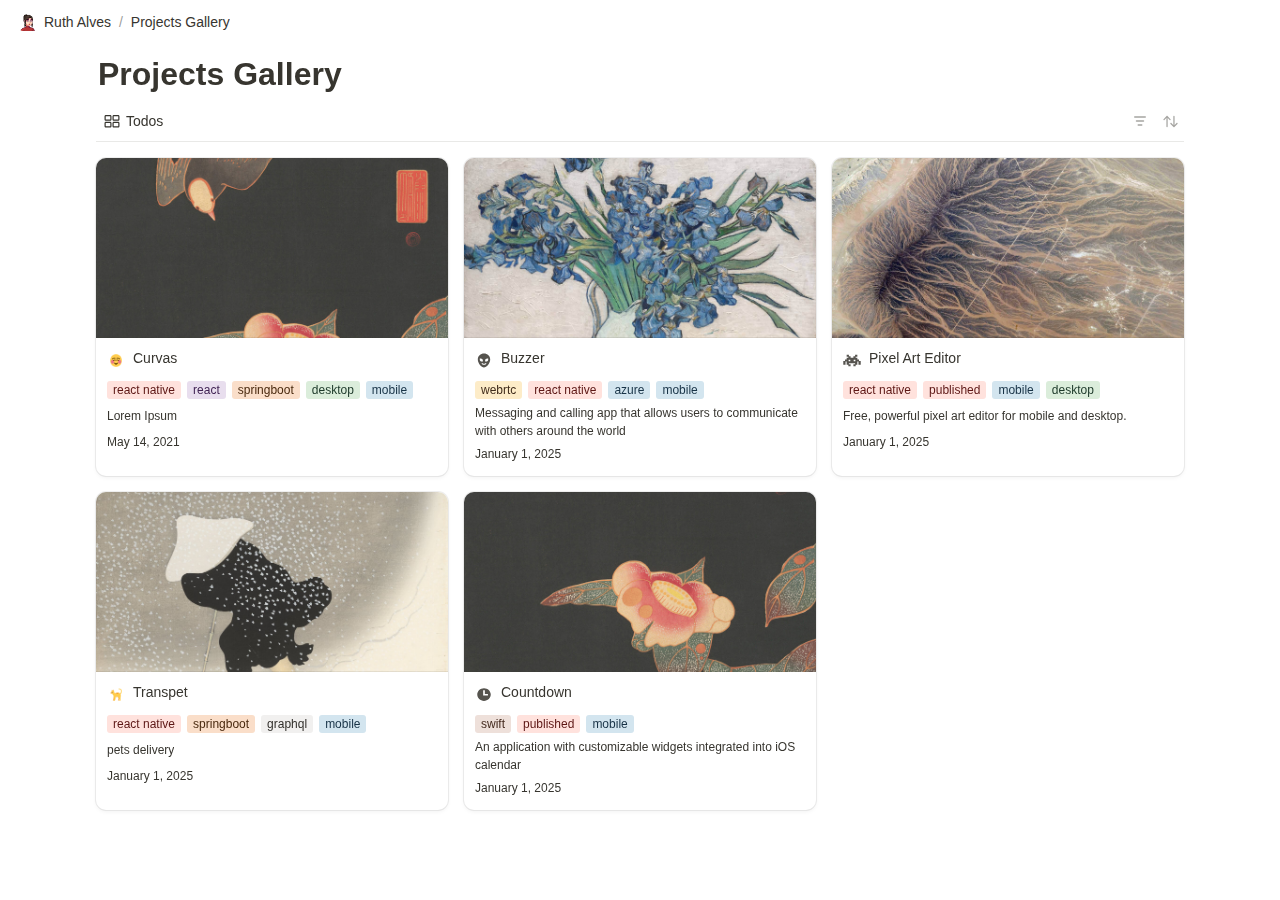
==== commit 849b9f8d: "publish: add deploy.sh file" ====
--- a/17c152b4e847806595acdfc768cf2a8.html
+++ b/17c152b4e847806595acdfc768cf2a8.html
@@ -1,4 +1,4 @@
-<html class="notion-html" lang="en" style="--full-viewport-height: 441px;"><head lang="en"><meta charset="utf-8"/><meta content="width=device-width,height=device-height,initial-scale=1,maximum-scale=1,user-scalable=no,viewport-fit=cover" name="viewport"/><noscript><meta content="0;url=https://www.notion.so/disabled-javascript.html" http-equiv="refresh"/></noscript><title>Untitled | Todos</title><meta content="en_US" property="og:locale"/><meta content="yes" name="mobile-web-app-capable"/><meta content="app-id=1232780281" property="apple-itunes-app"/><link href="[data-uri]" rel="shortcut icon" type="image/x-icon"/><link href="/images/logo-ios.png" rel="apple-touch-icon"/><meta content="telephone=no" name="format-detection"/><meta content="no" name="msapplication-tap-highlight"/><link href="assets/4e8dd02ae0f74049b708c079bcd1feb979cff37d.css" media="print" rel="stylesheet"/><style>body{background:#fff}body.dark{background:#191919}@keyframes startup-shimmer-animation{0%{transform:translateX(-100%) translateZ(0)}100%{transform:translateX(100%) translateZ(0)}}@keyframes startup-shimmer-fade-in{0%{opacity:0}100%{opacity:1}}@keyframes startup-spinner-rotate{0%{transform:rotate(0) translateZ(0)}100%{transform:rotate(360deg) translateZ(0)}}#initial-loading-spinner{position:fixed;height:100vh;width:100vw;z-index:-1;display:none;align-items:center;justify-content:center;opacity:.5}#initial-loading-spinner svg{height:24px;width:24px;animation:startup-spinner-rotate 1s linear infinite;transform-origin:center center;pointer-events:none}#skeleton{background:#fff;position:fixed;height:100vh;width:100vw;z-index:-1;display:none;overflow:hidden}#initial-loading-spinner.show,#skeleton.show{display:flex}body.dark #skeleton{background:#191919}.notion-front-page #skeleton,.notion-mobile #skeleton{display:none}#skeleton-sidebar{background-color:#f8f8f7;box-shadow:inset -1px 0 0 0 rgba(0,0,0,.025);display:flex;width:240px;flex-direction:column;padding:12px 14px;overflow:hidden}body.dark #skeleton-sidebar{background-color:#202020;box-shadow:inset -1px 0 0 0 rgba(255,255,255,.05)}#skeleton.isElectron #skeleton-sidebar{padding-top:46px}#skeleton .row{display:flex;margin-bottom:11px;align-items:center}#skeleton .row.fadein{animation:1s ease-in 0s 1 normal both running startup-shimmer-fade-in}#skeleton .chevron{width:12px;height:12px;display:block;margin-right:4px;fill:rgba(227,226,224,.5)}body.dark #skeleton .chevron{fill:#2f2f2f}.startup-shimmer{background:rgba(227,226,224,.5);overflow:hidden;position:relative}body.dark .startup-shimmer{background:#2f2f2f}.startup-shimmer::before{content:"";position:absolute;height:100%;width:100%;z-index:1;animation:1s linear infinite startup-shimmer-animation;background:linear-gradient(90deg,rgba(0,0,0,0) 0,rgba(0,0,0,.03) 50%,rgba(0,0,0,0) 100%)}body.dark .startup-shimmer::before{background:linear-gradient(90deg,transparent 0,rgba(86,86,86,.1) 50%,transparent 100%)}#skeleton .icon{width:20px;height:20px;border-radius:4px}#skeleton .text{height:10px;border-radius:10px}#skeleton .draggable{-webkit-app-region:drag;position:absolute;top:0;left:0;width:100%;height:36px;display:none}#skeleton.isElectron .draggable{display:block}</style><link href="assets/58ee02215e65b48294866046b5edef2f34bc87a1.css" rel="stylesheet"/><link href="assets/injection.css" rel="stylesheet"/><style>
+<html class="notion-html" lang="en" style="--full-viewport-height: 441px;"><head lang="en"><meta charset="utf-8"/><meta content="width=device-width,height=device-height,initial-scale=1,maximum-scale=1,user-scalable=no,viewport-fit=cover" name="viewport"/><noscript><meta content="0;url=https://www.notion.so/disabled-javascript.html" http-equiv="refresh"/></noscript><title>Projects Gallery</title><meta content="en_US" property="og:locale"/><meta content="yes" name="mobile-web-app-capable"/><meta content="app-id=1232780281" property="apple-itunes-app"/><link href="/images/favicon.ico" rel="shortcut icon" type="image/x-icon"/><link href="/images/logo-ios.png" rel="apple-touch-icon"/><meta content="telephone=no" name="format-detection"/><meta content="no" name="msapplication-tap-highlight"/><link href="assets/4e8dd02ae0f74049b708c079bcd1feb979cff37d.css" media="print" rel="stylesheet"/><style>body{background:#fff}body.dark{background:#191919}@keyframes startup-shimmer-animation{0%{transform:translateX(-100%) translateZ(0)}100%{transform:translateX(100%) translateZ(0)}}@keyframes startup-shimmer-fade-in{0%{opacity:0}100%{opacity:1}}@keyframes startup-spinner-rotate{0%{transform:rotate(0) translateZ(0)}100%{transform:rotate(360deg) translateZ(0)}}#initial-loading-spinner{position:fixed;height:100vh;width:100vw;z-index:-1;display:none;align-items:center;justify-content:center;opacity:.5}#initial-loading-spinner svg{height:24px;width:24px;animation:startup-spinner-rotate 1s linear infinite;transform-origin:center center;pointer-events:none}#skeleton{background:#fff;position:fixed;height:100vh;width:100vw;z-index:-1;display:none;overflow:hidden}#initial-loading-spinner.show,#skeleton.show{display:flex}body.dark #skeleton{background:#191919}.notion-front-page #skeleton,.notion-mobile #skeleton{display:none}#skeleton-sidebar{background-color:#f8f8f7;box-shadow:inset -1px 0 0 0 rgba(0,0,0,.025);display:flex;width:240px;flex-direction:column;padding:12px 14px;overflow:hidden}body.dark #skeleton-sidebar{background-color:#202020;box-shadow:inset -1px 0 0 0 rgba(255,255,255,.05)}#skeleton.isElectron #skeleton-sidebar{padding-top:46px}#skeleton .row{display:flex;margin-bottom:11px;align-items:center}#skeleton .row.fadein{animation:1s ease-in 0s 1 normal both running startup-shimmer-fade-in}#skeleton .chevron{width:12px;height:12px;display:block;margin-right:4px;fill:rgba(227,226,224,.5)}body.dark #skeleton .chevron{fill:#2f2f2f}.startup-shimmer{background:rgba(227,226,224,.5);overflow:hidden;position:relative}body.dark .startup-shimmer{background:#2f2f2f}.startup-shimmer::before{content:"";position:absolute;height:100%;width:100%;z-index:1;animation:1s linear infinite startup-shimmer-animation;background:linear-gradient(90deg,rgba(0,0,0,0) 0,rgba(0,0,0,.03) 50%,rgba(0,0,0,0) 100%)}body.dark .startup-shimmer::before{background:linear-gradient(90deg,transparent 0,rgba(86,86,86,.1) 50%,transparent 100%)}#skeleton .icon{width:20px;height:20px;border-radius:4px}#skeleton .text{height:10px;border-radius:10px}#skeleton .draggable{-webkit-app-region:drag;position:absolute;top:0;left:0;width:100%;height:36px;display:none}#skeleton.isElectron .draggable{display:block}</style><link href="assets/0b53d09e27abc170614e274b58c008033ed54828.css" rel="stylesheet"/><link href="assets/injection.css" rel="stylesheet"/><style>
 
 
 		
@@ -15,14 +15,8 @@
 			color: rgba(199, 198, 196, 1) !important;
 		}
 	
-	</style></head><body class="notion-body"><style id="scroll-properties"></style><div id="notion-app"><div class="notion-app-inner notion-light-theme" style='color: rgb(55, 53, 47); fill: currentcolor; line-height: 1.5; font-family: ui-sans-serif, -apple-system, BlinkMacSystemFont, "Segoe UI Variable Display", "Segoe UI", Helvetica, "Apple Color Emoji", Arial, sans-serif, "Segoe UI Emoji", "Segoe UI Symbol"; -webkit-font-smoothing: auto; background-color: white; transition: height 0.1s;'><div style="height: 100%;"><div class="notion-cursor-listener" style="width: 100vw; height: 100%; position: relative; display: flex; flex: 1 1 0%; background: white; cursor: text;"><div class="" style="order: 3; display: flex; flex-direction: column; width: 100%; overflow: hidden; isolation: auto;"><header style="background: white; max-width: 100vw; z-index: 100; user-select: none;"><div class="notion-topbar" style="width: calc(100% + 0px); max-width: 100vw; height: 44px; opacity: 1; transition: opacity 700ms, color 700ms; position: relative; left: 0px;"><div style="display: flex; justify-content: space-between; align-items: center; overflow: hidden; height: 44px; padding-left: 12px; padding-right: 10px;"><div class="notranslate shadow-cursor-breadcrumb" style="display: flex; align-items: center; line-height: 1.2; font-size: 14px; height: 100%; flex-grow: 0; margin-right: 8px; min-width: 0px;"><div class="notion-selectable notion-page-block" data-block-id="17c152b4-e847-804e-891c-fc4d84661b5a" style="display: flex; align-items: center; min-width: 0px;"><a href="ruth-alves.html" rel="noopener noreferrer" role="link" style="display: flex; color: rgb(55, 53, 47); text-decoration: none; user-select: none; transition: background 20ms ease-in; cursor: pointer; align-items: center; flex-shrink: 1; white-space: nowrap; height: 24px; border-radius: 6px; font-size: inherit; line-height: 1.2; min-width: 0px; padding: 2px 6px;"><div style="display: flex; align-items: center; min-width: 0px;"><div class="notion-record-icon notranslate" style="display: flex; align-items: center; justify-content: center; height: 20px; width: 20px; border-radius: 0.25em; flex-shrink: 0; margin-right: 6px; font-weight: 500;"><div><div class="" style="width: 100%; height: 100%;"><img referrerpolicy="same-origin" src="assets/9ef13b9f3f7e973c219496b48b1e1a6e7679c2f7.png" style="display: block; object-fit: cover; border-radius: 4px; width: 17.76px; height: 17.76px; transition: opacity 100ms ease-out;"/></div></div></div><div class="notranslate" style="white-space: nowrap; overflow: hidden; text-overflow: ellipsis; max-width: 160px;">Ruth Alves</div></div></a></div><span style="margin-left: 2px; margin-right: 2px; color: rgba(55, 53, 47, 0.5);">/</span><div class="notion-selectable notion-page-block" data-block-id="17c152b4-e847-80e9-8370-d76a3b155175" style="display: flex; align-items: center; min-width: 0px;"><a href="main-projects.html" rel="noopener noreferrer" role="link" style="display: flex; color: rgb(55, 53, 47); text-decoration: none; user-select: none; transition: background 20ms ease-in; cursor: pointer; align-items: center; flex-shrink: 1; white-space: nowrap; height: 24px; border-radius: 6px; font-size: inherit; line-height: 1.2; min-width: 0px; padding: 2px 6px;"><div style="display: flex; align-items: center; min-width: 0px;"><div class="notion-record-icon notranslate" style="display: flex; align-items: center; justify-content: center; height: 20px; width: 20px; border-radius: 0.25em; flex-shrink: 0; margin-right: 6px; font-weight: 500;"><div><div class="" style="width: 100%; height: 100%;"><img referrerpolicy="same-origin" src="assets/9db41c5e739dc6bba868d17532371f2bfbac24ac.svg" style="display: block; object-fit: cover; border-radius: 4px; width: 20px; height: 20px; transition: opacity 100ms ease-out;"/></div></div></div><div class="notranslate" style="white-space: nowrap; overflow: hidden; text-overflow: ellipsis; max-width: 160px;">Main Projects</div></div></a></div><span style="margin-left: 2px; margin-right: 2px; color: rgba(55, 53, 47, 0.5);">/</span><div aria-disabled="true" role="button" style="user-select: none; transition: background 20ms ease-in; cursor: default; display: inline-flex; align-items: center; flex-shrink: 1; white-space: nowrap; height: 24px; border-radius: 6px; font-size: 14px; line-height: 1.2; min-width: 0px; padding-left: 6px; padding-right: 6px; color: rgb(55, 53, 47);" tabindex="-1"><div class="notion-record-icon notranslate" style="display: flex; align-items: center; justify-content: center; height: 20px; width: 20px; border-radius: 0.25em; flex-shrink: 0; margin-right: 6px;"><div style="display: flex; align-items: center; justify-content: center; height: 20px; width: 20px;"><div style="height: 14px; width: 14px; font-size: 14px; line-height: 1; margin-left: 0px; color: black;"><img alt="▫️" aria-label="▫️" class="notion-emoji" src="[data-uri]" style="width: 100%;
+	</style></head><body class="notion-body"><style id="scroll-properties"></style><div id="notion-app"><div class="notion-app-inner notion-light-theme" style='color: rgb(55, 53, 47); fill: currentcolor; line-height: 1.5; font-family: ui-sans-serif, -apple-system, BlinkMacSystemFont, "Segoe UI Variable Display", "Segoe UI", Helvetica, "Apple Color Emoji", Arial, sans-serif, "Segoe UI Emoji", "Segoe UI Symbol"; -webkit-font-smoothing: auto; background-color: white; transition: height 0.1s;'><div style="height: 100%;"><div class="notion-cursor-listener" style="width: 100vw; height: 100%; position: relative; display: flex; flex: 1 1 0%; background: white; cursor: text;"><div class="" style="order: 3; display: flex; flex-direction: column; width: 100%; overflow: hidden; isolation: auto;"><header style="background: white; max-width: 100vw; z-index: 100; user-select: none;"><div class="notion-topbar" style="width: calc(100% + 0px); max-width: 100vw; height: 44px; opacity: 1; transition: opacity 700ms, color 700ms; position: relative; left: 0px;"><div style="display: flex; justify-content: space-between; align-items: center; overflow: hidden; height: 44px; padding-left: 12px; padding-right: 10px;"><div class="notranslate shadow-cursor-breadcrumb" style="display: flex; align-items: center; line-height: 1.2; font-size: 14px; height: 100%; flex-grow: 0; margin-right: 8px; min-width: 0px;"><div class="notion-selectable notion-page-block" data-block-id="17c152b4-e847-804e-891c-fc4d84661b5a" style="display: flex; align-items: center; min-width: 0px;"><a href="ruth-alves.html" rel="noopener noreferrer" role="link" style="display: flex; color: rgb(55, 53, 47); text-decoration: none; user-select: none; transition: background 20ms ease-in; cursor: pointer; align-items: center; flex-shrink: 1; white-space: nowrap; height: 24px; border-radius: 6px; font-size: inherit; line-height: 1.2; min-width: 0px; padding: 2px 6px;"><div style="display: flex; align-items: center; min-width: 0px;"><div class="notion-record-icon notranslate" style="display: flex; align-items: center; justify-content: center; height: 20px; width: 20px; border-radius: 0.25em; flex-shrink: 0; margin-right: 6px; font-weight: 500;"><div><div class="" style="width: 100%; height: 100%;"><img referrerpolicy="same-origin" src="assets/9ef13b9f3f7e973c219496b48b1e1a6e7679c2f7.png" style="display: block; object-fit: cover; border-radius: 4px; width: 17.76px; height: 17.76px; transition: opacity 100ms ease-out;"/></div></div></div><div class="notranslate" style="white-space: nowrap; overflow: hidden; text-overflow: ellipsis; max-width: 160px;">Ruth Alves</div></div></a></div><span style="margin-left: 2px; margin-right: 2px; color: rgba(55, 53, 47, 0.5);">/</span><div aria-disabled="true" role="button" style="user-select: none; transition: background 20ms ease-in; cursor: default; display: inline-flex; align-items: center; flex-shrink: 1; white-space: nowrap; height: 24px; border-radius: 6px; font-size: 14px; line-height: 1.2; min-width: 0px; padding-left: 6px; padding-right: 6px; color: rgb(55, 53, 47);" tabindex="-1"><div class="notranslate" style="white-space: nowrap; overflow: hidden; text-overflow: ellipsis; max-width: 240px;">Projects Gallery</div></div></div><div style="flex-grow: 1; flex-shrink: 1;"></div><div style="display: flex; justify-content: space-between; padding-left: 10px;"><div aria-disabled="true" aria-label="Close panel" class="notion-close-sidebar" role="button" style="user-select: none; transition-behavior: normal; transition-duration: 200ms; transition-timing-function: ease; transition-property: opacity; cursor: default; opacity: 0; display: inline-flex; align-items: center; justify-content: center; flex-shrink: 0; border-radius: 6px; height: 24px; width: 24px; padding: 0px; position: relative; margin-left: 10px; fill: rgba(55, 53, 47, 0.45);" tabindex="-1"><svg class="doubleChevronRight" role="graphics-symbol" style="width: 16px; height: 16px; display: block; fill: inherit; flex-shrink: 0;" viewBox="0 0 16 16"><path d="M2.25781 14.1211C2.47656 14.1211 2.66797 14.0391 2.81836 13.8887L8.14355 8.67969C8.32812 8.49512 8.41699 8.29688 8.41699 8.06445C8.41699 7.8252 8.32812 7.62012 8.14355 7.44922L2.81836 2.24023C2.66797 2.08984 2.4834 2.00781 2.25781 2.00781C1.81348 2.00781 1.46484 2.35645 1.46484 2.80078C1.46484 3.0127 1.55371 3.21777 1.7041 3.375L6.50977 8.05762L1.7041 12.7539C1.55371 12.9043 1.46484 13.1094 1.46484 13.3281C1.46484 13.7725 1.81348 14.1211 2.25781 14.1211ZM8.36914 14.1211C8.58789 14.1211 8.77246 14.0391 8.92285 13.8887L14.2549 8.67969C14.4395 8.49512 14.5283 8.29688 14.5283 8.06445C14.5283 7.8252 14.4326 7.62012 14.2549 7.44922L8.92285 2.24023C8.77246 2.08984 8.58789 2.00781 8.36914 2.00781C7.9248 2.00781 7.56934 2.35645 7.56934 2.80078C7.56934 3.0127 7.66504 3.21777 7.81543 3.375L12.6211 8.05762L7.81543 12.7539C7.66504 12.9043 7.56934 13.1094 7.56934 13.3281C7.56934 13.7725 7.9248 14.1211 8.36914 14.1211Z"></path></svg></div><div style="display: flex;"><div role="button" style="user-select: none; transition: background 20ms ease-in; cursor: pointer; display: inline-flex; align-items: center; flex-shrink: 0; white-space: nowrap; height: 28px; border-radius: 6px; font-size: 14px; line-height: 1.2; min-width: 0px; padding-left: 8px; padding-right: 8px; color: rgb(55, 53, 47);" tabindex="0"><svg class="search" role="graphics-symbol" style="width: 14px; height: 14px; display: block; fill: inherit; flex-shrink: 0;" viewBox="0 0 16 16"><path d="M.281 6.438c0-.875.164-1.696.492-2.461a6.484 6.484 0 011.375-2.032A6.237 6.237 0 016.64.078 6.2 6.2 0 019.11.57c.77.328 1.447.787 2.03 1.375a6.374 6.374 0 011.368 2.032c.333.765.5 1.586.5 2.46 0 .688-.107 1.342-.32 1.961a6.28 6.28 0 01-.868 1.696l3.563 3.578c.11.104.19.226.242.367.057.14.086.29.086.445 0 .22-.05.417-.149.594a1.122 1.122 0 01-1 .57c-.156 0-.307-.028-.453-.086a1.058 1.058 0 01-.382-.25l-3.586-3.585c-.5.333-1.047.596-1.641.789a6.089 6.089 0 01-1.86.28 6.237 6.237 0 01-2.468-.491 6.4 6.4 0 01-2.024-1.367A6.509 6.509 0 01.773 8.913a6.256 6.256 0 01-.492-2.476zm1.664 0c0 .65.12 1.26.36 1.828a4.775 4.775 0 001.015 1.5c.433.427.933.763 1.5 1.007a4.548 4.548 0 001.82.368c.652 0 1.261-.123 1.829-.368a4.747 4.747 0 002.508-2.507 4.567 4.567 0 00.367-1.829c0-.645-.123-1.252-.367-1.82a4.776 4.776 0 00-1.016-1.5A4.578 4.578 0 008.469 2.11a4.567 4.567 0 00-1.828-.367c-.646 0-1.253.123-1.82.367a4.667 4.667 0 00-1.5 1.008c-.433.432-.772.932-1.016 1.5a4.633 4.633 0 00-.36 1.82z"></path></svg></div><div aria-label="More actions" role="button" style="user-select: none; transition: background 20ms ease-in; cursor: pointer; display: flex; align-items: center; justify-content: center; width: 32px; height: 28px; border-radius: 4px;" tabindex="0"><svg class="ellipsis" role="graphics-symbol" style="width: 18px; height: 18px; display: block; fill: inherit; flex-shrink: 0;" viewBox="0 0 16 16"><path d="M2.887 9.014c.273 0 .52-.064.738-.192.219-.132.394-.307.526-.526.133-.219.199-.46.199-.725 0-.405-.142-.747-.424-1.025a1.41 1.41 0 00-1.04-.417c-.264 0-.505.066-.724.198a1.412 1.412 0 00-.718 1.244c0 .265.064.506.192.725.132.219.307.394.526.526.219.128.46.192.725.192zm5.113 0a1.412 1.412 0 001.244-.718c.132-.219.198-.46.198-.725 0-.405-.14-.747-.423-1.025A1.386 1.386 0 008 6.129c-.264 0-.506.066-.725.198a1.412 1.412 0 00-.718 1.244c0 .265.064.506.192.725.132.219.308.394.526.526.22.128.46.192.725.192zm5.106 0c.265 0 .506-.064.725-.192.219-.132.394-.307.526-.526.133-.219.199-.46.199-.725 0-.405-.142-.747-.424-1.025a1.394 1.394 0 00-1.026-.417 1.474 1.474 0 00-1.265.718c-.127.218-.19.46-.19.724 0 .265.063.506.19.725.133.219.308.394.527.526.223.128.47.192.738.192z"></path></svg></div><div role="button" style="user-select: none; transition: background 20ms ease-in; cursor: pointer; display: inline-flex; align-items: center; justify-content: center; white-space: nowrap; border-radius: 6px; height: 32px; padding: 0px 10px; font-size: 14px; line-height: 1.2; border: 1px solid rgba(55, 53, 47, 0.16); margin-left: 8px;" tabindex="0">Made with<svg class="notionLogo" role="graphics-symbol" style="width: 14px; height: 14px; display: block; fill: inherit; flex-shrink: 0; margin-left: 6px;" viewBox="0 0 120 126"><path d="M 20.6927 21.9315C 24.5836 25.0924 26.0432 24.8512 33.3492 24.3638L 102.228 20.2279C 103.689 20.2279 102.474 18.7705 101.987 18.5283L 90.5477 10.2586C 88.3558 8.55699 85.4356 6.60818 79.8387 7.09563L 13.1433 11.9602C 10.711 12.2014 10.2251 13.4175 11.1939 14.3924L 20.6927 21.9315ZM 24.8281 37.9835L 24.8281 110.456C 24.8281 114.351 26.7745 115.808 31.1553 115.567L 106.853 111.187C 111.236 110.946 111.724 108.267 111.724 105.103L 111.724 33.1169C 111.724 29.958 110.509 28.2544 107.826 28.4976L 28.721 33.1169C 25.8018 33.3622 24.8281 34.8225 24.8281 37.9835ZM 99.5567 41.8711C 100.042 44.0622 99.5567 46.2512 97.3618 46.4974L 93.7143 47.2241L 93.7143 100.728C 90.5477 102.43 87.6275 103.403 85.1942 103.403C 81.2983 103.403 80.3226 102.186 77.4044 98.54L 53.5471 61.087L 53.5471 97.3239L 61.0964 99.0275C 61.0964 99.0275 61.0964 103.403 55.0057 103.403L 38.2148 104.377C 37.727 103.403 38.2148 100.973 39.9179 100.486L 44.2996 99.2717L 44.2996 51.36L 38.2158 50.8725C 37.728 48.6815 38.9431 45.5225 42.3532 45.2773L 60.3661 44.0631L 85.1942 82.0036L 85.1942 48.4402L 78.864 47.7136C 78.3781 45.0351 80.3226 43.0902 82.7569 42.849L 99.5567 41.8711ZM 7.5434 5.39404L 76.9175 0.285276C 85.4366 -0.445402 87.6285 0.0440428 92.983 3.93368L 115.128 19.4982C 118.782 22.1747 120 22.9034 120 25.8211L 120 111.187C 120 116.537 118.051 119.701 111.237 120.185L 30.6734 125.05C 25.5584 125.294 23.124 124.565 20.4453 121.158L 4.13735 99.9994C 1.21516 96.1048 0 93.191 0 89.7819L 0 13.903C 0 9.5279 1.94945 5.8785 7.5434 5.39404Z"></path></svg></div></div></div></div></div><div style="width: calc(100% + 0px); user-select: none;"></div></header><main class="notion-frame" style="flex-grow: 0; flex-shrink: 1; display: flex; flex-direction: column; background: white; z-index: 1; height: calc(-44px + 100vh); max-height: 100%; position: relative; width: 780px; transform: translateX(0px); transition-duration: 200ms; transition-timing-function: ease; transition-property: width, transform;"><div style="display: contents;"><div class="notion-scroller vertical horizontal" style="z-index: 1; display: flex; flex-direction: column; flex-grow: 1; position: relative; overflow: auto; margin-right: 0px; margin-bottom: 0px;"><div class="sticky-portal-target" data-sticky-stack-name="default" style="position: sticky; z-index: 85; width: 100%; top: 0px; left: 0px; height: 0px; flex: 0 1 0%;"></div><div style="position: absolute; top: 0px; left: 0px; z-index: 99;"><div class="notion-selectable-hover-menu-item"></div></div><div style="width: 100%; display: flex; flex-direction: column; align-items: center; flex-shrink: 0; flex-grow: 0; position: sticky; left: 0px;"><div class="pseudoSelection" contenteditable="false" data-content-editable-void="true" style="user-select: none; --pseudoSelection--background: transparent; width: 100%; display: flex; flex-direction: column; align-items: center; flex-shrink: 0; flex-grow: 0; position: sticky; left: 0px; z-index: 2;"></div><div style="max-width: 100%; padding-left: calc(96px + env(safe-area-inset-left)); width: 100%; transition-duration: 200ms; transition-timing-function: ease; transition-property: width;"><div class="notion-page-controls" style='display: flex; justify-content: flex-start; flex-wrap: wrap; padding-top: 4px; padding-bottom: 4px; margin-left: -1px; color: rgba(55, 53, 47, 0.5); font-family: ui-sans-serif, -apple-system, BlinkMacSystemFont, "Segoe UI Variable Display", "Segoe UI", Helvetica, "Apple Color Emoji", Arial, sans-serif, "Segoe UI Emoji", "Segoe UI Symbol"; pointer-events: auto;'></div><div style="padding-right: calc(96px + env(safe-area-inset-right)); margin-bottom: 8px; width: 684px;"><div style="display: flex; align-items: flex-start;"><div><div class="notion-selectable notion-collection_view-block" data-block-id="17c152b4-e847-8065-95ac-dfc768cf2a88" style='color: rgb(55, 53, 47); font-weight: 700; line-height: 1.2; font-size: 32px; font-family: ui-sans-serif, -apple-system, BlinkMacSystemFont, "Segoe UI Variable Display", "Segoe UI", Helvetica, "Apple Color Emoji", Arial, sans-serif, "Segoe UI Emoji", "Segoe UI Symbol"; cursor: text; display: flex; align-items: center;'><h1 contenteditable="false" data-content-editable-leaf="true" placeholder="Untitled" spellcheck="true" style="max-width: 100%; width: 100%; white-space: pre-wrap; word-break: break-word; caret-color: rgb(55, 53, 47); padding-top: 3px; padding-left: 2px; padding-right: 2px; font-size: 1em; font-weight: inherit; margin: 0px;">Projects Gallery</h1></div><div style="margin-left: 4px;"></div></div></div></div></div></div><div style="display: contents;"><div contenteditable="false" data-content-editable-void="true" style="min-height: 40px; padding-left: 96px; padding-right: 96px; position: sticky; left: 0px; flex-shrink: 0; z-index: 86;"><div></div><div class="notion-selectable notion-collection_view-block" data-block-id="17c152b4-e847-8065-95ac-dfc768cf2a88"><div style="display: flex; align-items: center; height: 40px; box-shadow: rgb(233, 233, 231) 0px 1px 0px; margin-bottom: 1px; left: 96px; width: 100%;"><div role="tablist" style="display: flex; align-items: center; height: 100%; flex-grow: 1; overflow: hidden;"><div class="notion-collection-view-tab-button" style="display: flex; align-items: center; background: none; height: 100%;"><div aria-selected="true" role="tab" style="user-select: none; transition: background 20ms ease-in; cursor: pointer; display: flex; align-items: center; flex-shrink: 0; white-space: nowrap; height: 28px; border-radius: 6px; font-size: 14px; line-height: 1.2; min-width: 0px; padding-left: 8px; padding-right: 8px; color: rgb(55, 53, 47); font-weight: 500; max-width: 220px;" tabindex="0"><svg class="collectionGallery" role="graphics-symbol" style="width: 16px; height: 16px; display: block; fill: rgb(55, 53, 47); flex-shrink: 0; margin-right: 6px;" viewBox="0 0 16 16"><path d="M2.0542 7.75952H5.96973C7.00464 7.75952 7.50562 7.25854 7.50562 6.19727V3.58691C7.50562 2.53223 7.00464 2.03125 5.96973 2.03125H2.0542C1.01929 2.03125 0.518311 2.53223 0.518311 3.58691V6.19727C0.518311 7.25854 1.01929 7.75952 2.0542 7.75952ZM10.0303 7.75952H13.9392C14.9741 7.75952 15.4751 7.25854 15.4751 6.19727V3.58691C15.4751 2.53223 14.9741 2.03125 13.9392 2.03125H10.0303C8.98877 2.03125 8.48779 2.53223 8.48779 3.58691V6.19727C8.48779 7.25854 8.98877 7.75952 10.0303 7.75952ZM2.06079 6.55322C1.83008 6.55322 1.71802 6.44116 1.71802 6.20386V3.58032C1.71802 3.34961 1.83008 3.23755 2.06079 3.23755H5.96313C6.18726 3.23755 6.30591 3.34961 6.30591 3.58032V6.20386C6.30591 6.44116 6.18726 6.55322 5.96313 6.55322H2.06079ZM10.0369 6.55322C9.79956 6.55322 9.69409 6.44116 9.69409 6.20386V3.58032C9.69409 3.34961 9.79956 3.23755 10.0369 3.23755H13.9392C14.1633 3.23755 14.2754 3.34961 14.2754 3.58032V6.20386C14.2754 6.44116 14.1633 6.55322 13.9392 6.55322H10.0369ZM2.0542 14.4634H5.96973C7.00464 14.4634 7.50562 13.969 7.50562 12.9077V10.2974C7.50562 9.24268 7.00464 8.7417 5.96973 8.7417H2.0542C1.01929 8.7417 0.518311 9.24268 0.518311 10.2974V12.9077C0.518311 13.969 1.01929 14.4634 2.0542 14.4634ZM10.0303 14.4634H13.9392C14.9741 14.4634 15.4751 13.969 15.4751 12.9077V10.2974C15.4751 9.24268 14.9741 8.7417 13.9392 8.7417H10.0303C8.98877 8.7417 8.48779 9.24268 8.48779 10.2974V12.9077C8.48779 13.969 8.98877 14.4634 10.0303 14.4634ZM2.06079 13.2637C1.83008 13.2637 1.71802 13.1516 1.71802 12.9143V10.2974C1.71802 10.0601 1.83008 9.94141 2.06079 9.94141H5.96313C6.18726 9.94141 6.30591 10.0601 6.30591 10.2974V12.9143C6.30591 13.1516 6.18726 13.2637 5.96313 13.2637H2.06079ZM10.0369 13.2637C9.79956 13.2637 9.69409 13.1516 9.69409 12.9143V10.2974C9.69409 10.0601 9.79956 9.94141 10.0369 9.94141H13.9392C14.1633 9.94141 14.2754 10.0601 14.2754 10.2974V12.9143C14.2754 13.1516 14.1633 13.2637 13.9392 13.2637H10.0369Z"></path></svg><span style="white-space: nowrap; overflow: hidden; text-overflow: ellipsis; margin-top: 1px;">Todos</span></div></div></div><div style="display: flex; align-items: center; gap: 2px; opacity: 1; transition-duration: 200ms; transition-timing-function: ease; transition-property: opacity;"><div style="position: relative;"><div aria-label="Filter" role="button" style="user-select: none; transition: background 20ms ease-in; cursor: pointer; display: flex; align-items: center; justify-content: center; flex-shrink: 0; border-radius: 6px; height: 28px; width: 28px; padding: 6px; font-size: 14px; color: rgba(55, 53, 47, 0.45); fill: rgba(55, 53, 47, 0.45); font-weight: 400; line-height: 1;" tabindex="0"><svg class="filter" role="graphics-symbol" style="width: 16px; display: block; fill: rgba(55, 53, 47, 0.45); flex-shrink: 0;" viewBox="0 0 16 16"><path clip-rule="evenodd" d="M2 4C2 3.58579 2.33579 3.25 2.75 3.25H13.25C13.6642 3.25 14 3.58579 14 4C14 4.41421 13.6642 4.75 13.25 4.75H2.75C2.33579 4.75 2 4.41421 2 4Z" fill-rule="evenodd"></path><path clip-rule="evenodd" d="M3.75 8C3.75 7.58579 4.08579 7.25 4.5 7.25H11.5C11.9142 7.25 12.25 7.58579 12.25 8C12.25 8.41421 11.9142 8.75 11.5 8.75H4.5C4.08579 8.75 3.75 8.41421 3.75 8Z" fill-rule="evenodd"></path><path clip-rule="evenodd" d="M5.5 12C5.5 11.5858 5.83579 11.25 6.25 11.25H9.75C10.1642 11.25 10.5 11.5858 10.5 12C10.5 12.4142 10.1642 12.75 9.75 12.75H6.25C5.83579 12.75 5.5 12.4142 5.5 12Z" fill-rule="evenodd"></path></svg></div></div><div style="position: relative;"><div aria-label="Sort" role="button" style="user-select: none; transition: background 20ms ease-in; cursor: pointer; display: flex; align-items: center; justify-content: center; flex-shrink: 0; border-radius: 6px; height: 28px; width: 28px; padding: 6px; font-size: 14px; color: rgba(55, 53, 47, 0.45); fill: rgba(55, 53, 47, 0.45); font-weight: 400; line-height: 1;" tabindex="0"><svg class="sortPadded" role="graphics-symbol" style="width: 21px; display: block; fill: rgba(55, 53, 47, 0.45); flex-shrink: 0;" viewBox="0 0 24 24"><path d="M7.50879 5.80273L4.06348 9.32324C3.92676 9.4668 3.83789 9.67188 3.83789 9.85645C3.83789 10.2803 4.13184 10.5674 4.54883 10.5674C4.75391 10.5674 4.91797 10.499 5.04785 10.3623L6.46289 8.89941L7.37891 7.83984L7.32422 9.30273V17.8477C7.32422 18.2715 7.625 18.5723 8.04199 18.5723C8.45898 18.5723 8.75977 18.2715 8.75977 17.8477V9.30273L8.70508 7.83984L9.62793 8.89941L11.0361 10.3623C11.166 10.499 11.3369 10.5674 11.5352 10.5674C11.9521 10.5674 12.2461 10.2803 12.2461 9.85645C12.2461 9.67188 12.1641 9.4668 12.0205 9.32324L8.58203 5.80273C8.28125 5.48828 7.80957 5.48145 7.50879 5.80273ZM16.4912 18.3398L19.9365 14.8057C20.0732 14.6689 20.1621 14.4639 20.1621 14.2793C20.1621 13.8555 19.8682 13.5684 19.4512 13.5684C19.2461 13.5684 19.082 13.6367 18.9453 13.7734L17.5371 15.2295L16.6211 16.2959L16.6758 14.833V6.28809C16.6758 5.87109 16.375 5.56348 15.958 5.56348C15.541 5.56348 15.2334 5.87109 15.2334 6.28809V14.833L15.2881 16.2959L14.3721 15.2295L12.9639 13.7734C12.8271 13.6367 12.6631 13.5684 12.4648 13.5684C12.0479 13.5684 11.7539 13.8555 11.7539 14.2793C11.7539 14.4639 11.8359 14.6689 11.9727 14.8057L15.418 18.3398C15.7188 18.6475 16.1904 18.6543 16.4912 18.3398Z"></path></svg></div></div><div aria-label="Search" role="button" style="user-select: none; transition: background 20ms ease-in; cursor: pointer; display: flex; align-items: center; justify-content: center; flex-shrink: 0; border-radius: 6px; height: 28px; width: 28px; padding: 6px; font-size: 14px; color: rgba(55, 53, 47, 0.45); fill: rgba(55, 53, 47, 0.45); font-weight: 400; line-height: 1;" tabindex="0"><svg class="collectionSearch" role="graphics-symbol" style="width: 14px; display: block; fill: rgba(55, 53, 47, 0.45); flex-shrink: 0;" viewBox="0 0 16 16"><path d="M0 6.35938C0 9.86719 2.85156 12.7188 6.35938 12.7188C7.66406 12.7188 8.85938 12.3203 9.85938 11.6406L13.4531 15.2344C13.6719 15.4609 13.9766 15.5625 14.2812 15.5625C14.9453 15.5625 15.4219 15.0625 15.4219 14.4141C15.4219 14.1016 15.3125 13.8125 15.1016 13.5938L11.5312 10.0156C12.2734 8.99219 12.7188 7.72656 12.7188 6.35938C12.7188 2.85156 9.86719 0 6.35938 0C2.85156 0 0 2.85156 0 6.35938ZM1.65625 6.35938C1.65625 3.76562 3.75781 1.65625 6.35938 1.65625C8.95312 1.65625 11.0625 3.76562 11.0625 6.35938C11.0625 8.95312 8.95312 11.0625 6.35938 11.0625C3.75781 11.0625 1.65625 8.95312 1.65625 6.35938Z"></path></svg></div></div></div></div><div dir="ltr" style="left: 96px; width: 100%;"></div></div><div contenteditable="false" data-content-editable-void="true" style="flex-grow: 1; flex-shrink: 0; display: flex; flex-direction: column; position: relative;"><div class="notion-scroller notion-collection-view-body" style="z-index: 1; flex-grow: 1; flex-shrink: 0; height: 100%; margin-right: 0px; margin-bottom: 0px;"><div class="notion-gallery-view" style="padding-bottom: 180px; padding-left: 96px; padding-right: 96px; min-width: calc(100% - 192px);"><div class="notion-selectable notion-collection_view-block" data-block-id="17c152b4-e847-8065-95ac-dfc768cf2a88"><div><div style="display: grid; position: relative; grid-template-columns: repeat(auto-fill, minmax(320px, 1fr)); gap: 16px; padding-top: 16px; padding-bottom: 4px;"><div style="width: 4px; position: absolute; top: 16px; bottom: 4px;"><div class="notion-selectable notion-collection_view-block" data-block-id="17c152b4-e847-8065-95ac-dfc768cf2a88" style="width: 100%; height: 100%;"></div></div><div class="notion-selectable notion-page-block notion-collection-item" data-block-id="17c152b4-e847-817f-836e-d9b2321e1910"><a href="curvas.html" rel="noopener noreferrer" role="link" style="display: flex; color: inherit; text-decoration: none; user-select: none; transition: background 100ms ease-out; cursor: pointer; border-radius: 10px; position: static; overflow: hidden; background: white; height: 100%; box-shadow: rgba(15, 15, 15, 0.07) 0px 0px 0px 1px, rgba(15, 15, 15, 0.05) 0px 2px 4px; flex-direction: column;"><div style="position: relative; width: 100%; z-index: 1;"><div style="width: 100%; cursor: inherit;"><div style="height: 180px; position: relative; pointer-events: none; overflow: hidden;"><div class="" style="width: 100%; height: 100%;"><img referrerpolicy="same-origin" src="assets/d24c1fedd4842a8748b224cdb05a73e65e7ffe83.jpg" style="display: block; object-fit: cover; border-radius: 1px 1px 0px 0px; width: 100%; height: 180px; object-position: center 50%;"/></div><div style="position: absolute; left: 0px; right: 0px; bottom: 0px; border-bottom: 1px solid rgba(55, 53, 47, 0.09);"></div></div></div><div aria-hidden="true" style='background: rgba(0, 0, 0, 0.4); border-radius: 4px; color: white; font-size: 12px; font-family: ui-sans-serif, -apple-system, BlinkMacSystemFont, "Segoe UI Variable Display", "Segoe UI", Helvetica, "Apple Color Emoji", Arial, sans-serif, "Segoe UI Emoji", "Segoe UI Symbol"; width: 180px; left: calc(50% - 90px); padding: 0.3em 1.5em; pointer-events: none; position: absolute; top: calc(50% - 10px); text-align: center; opacity: 0;'>Drag image to reposition</div><div style='color: rgba(55, 53, 47, 0.65); fill: rgba(55, 53, 47, 0.65); font-size: 12px; background: white; box-shadow: rgba(15, 15, 15, 0.1) 0px 0px 0px 1px, rgba(15, 15, 15, 0.1) 0px 2px 4px; display: flex; white-space: nowrap; border-radius: 4px; max-width: calc(100% - 16px); min-height: 24px; overflow: hidden; pointer-events: none; opacity: 0; font-family: ui-sans-serif, -apple-system, BlinkMacSystemFont, "Segoe UI Variable Display", "Segoe UI", Helvetica, "Apple Color Emoji", Arial, sans-serif, "Segoe UI Emoji", "Segoe UI Symbol"; position: absolute; right: 8px; z-index: 2; top: 8px;'><div role="button" style="user-select: none; transition: background 20ms ease-in; cursor: pointer; display: flex; align-items: center; justify-content: center; padding: 4px 6px; border-right: none; font-weight: 500; color: rgba(55, 53, 47, 0.65); fill: rgba(55, 53, 47, 0.65);" tabindex="0"><svg class="dots" role="graphics-symbol" style="width: 14px; height: 14px; display: block; fill: inherit; flex-shrink: 0;" viewBox="0 0 13 3"><g><path d="M3,1.5A1.5,1.5,0,1,1,1.5,0,1.5,1.5,0,0,1,3,1.5Z"></path><path d="M8,1.5A1.5,1.5,0,1,1,6.5,0,1.5,1.5,0,0,1,8,1.5Z"></path><path d="M13,1.5A1.5,1.5,0,1,1,11.5,0,1.5,1.5,0,0,1,13,1.5Z"></path></g></svg></div></div></div><div style="position: relative; width: 100%; display: flex; padding: 8px 10px 6px;"><div class="notion-record-icon notranslate" role="button" style="user-select: none; transition: background 20ms ease-in; cursor: pointer; display: flex; align-items: center; justify-content: center; height: 24px; width: 24px; border-radius: 5px; flex-shrink: 0; float: left; margin-left: -2px; margin-top: 2px; margin-right: 4px;" tabindex="0"><div style="display: flex; align-items: center; justify-content: center; height: 18px; width: 18px;"><div style="height: 12.6px; width: 12.6px; font-size: 12.6px; line-height: 1; margin-left: 0px; color: black;"><img alt="☺️" aria-label="☺️" class="notion-emoji" src="[data-uri]" style="width: 100%;
 height: 100%;
-background: url(assets/6101f88ab4529ee25e026ff331f3a4a5b65ac27c.png) 93.3333% 55%/6100% 6100%"/></div></div></div><div class="notranslate" style="white-space: nowrap; overflow: hidden; text-overflow: ellipsis; max-width: 240px;">Untitled</div></div></div><div style="flex-grow: 1; flex-shrink: 1;"></div><div style="display: flex; justify-content: space-between; padding-left: 10px;"><div aria-disabled="true" aria-label="Close panel" class="notion-close-sidebar" role="button" style="user-select: none; transition-behavior: normal; transition-duration: 200ms; transition-timing-function: ease; transition-property: opacity; cursor: default; opacity: 0; display: inline-flex; align-items: center; justify-content: center; flex-shrink: 0; border-radius: 6px; height: 24px; width: 24px; padding: 0px; position: relative; margin-left: 10px; fill: rgba(55, 53, 47, 0.45);" tabindex="-1"><svg class="doubleChevronRight" role="graphics-symbol" style="width: 16px; height: 16px; display: block; fill: inherit; flex-shrink: 0;" viewBox="0 0 16 16"><path d="M2.25781 14.1211C2.47656 14.1211 2.66797 14.0391 2.81836 13.8887L8.14355 8.67969C8.32812 8.49512 8.41699 8.29688 8.41699 8.06445C8.41699 7.8252 8.32812 7.62012 8.14355 7.44922L2.81836 2.24023C2.66797 2.08984 2.4834 2.00781 2.25781 2.00781C1.81348 2.00781 1.46484 2.35645 1.46484 2.80078C1.46484 3.0127 1.55371 3.21777 1.7041 3.375L6.50977 8.05762L1.7041 12.7539C1.55371 12.9043 1.46484 13.1094 1.46484 13.3281C1.46484 13.7725 1.81348 14.1211 2.25781 14.1211ZM8.36914 14.1211C8.58789 14.1211 8.77246 14.0391 8.92285 13.8887L14.2549 8.67969C14.4395 8.49512 14.5283 8.29688 14.5283 8.06445C14.5283 7.8252 14.4326 7.62012 14.2549 7.44922L8.92285 2.24023C8.77246 2.08984 8.58789 2.00781 8.36914 2.00781C7.9248 2.00781 7.56934 2.35645 7.56934 2.80078C7.56934 3.0127 7.66504 3.21777 7.81543 3.375L12.6211 8.05762L7.81543 12.7539C7.66504 12.9043 7.56934 13.1094 7.56934 13.3281C7.56934 13.7725 7.9248 14.1211 8.36914 14.1211Z"></path></svg></div><div style="display: flex;"><div role="button" style="user-select: none; transition: background 20ms ease-in; cursor: pointer; display: inline-flex; align-items: center; flex-shrink: 0; white-space: nowrap; height: 28px; border-radius: 6px; font-size: 14px; line-height: 1.2; min-width: 0px; padding-left: 8px; padding-right: 8px; color: rgb(55, 53, 47);" tabindex="0"><svg class="search" role="graphics-symbol" style="width: 14px; height: 14px; display: block; fill: inherit; flex-shrink: 0;" viewBox="0 0 16 16"><path d="M.281 6.438c0-.875.164-1.696.492-2.461a6.484 6.484 0 011.375-2.032A6.237 6.237 0 016.64.078 6.2 6.2 0 019.11.57c.77.328 1.447.787 2.03 1.375a6.374 6.374 0 011.368 2.032c.333.765.5 1.586.5 2.46 0 .688-.107 1.342-.32 1.961a6.28 6.28 0 01-.868 1.696l3.563 3.578c.11.104.19.226.242.367.057.14.086.29.086.445 0 .22-.05.417-.149.594a1.122 1.122 0 01-1 .57c-.156 0-.307-.028-.453-.086a1.058 1.058 0 01-.382-.25l-3.586-3.585c-.5.333-1.047.596-1.641.789a6.089 6.089 0 01-1.86.28 6.237 6.237 0 01-2.468-.491 6.4 6.4 0 01-2.024-1.367A6.509 6.509 0 01.773 8.913a6.256 6.256 0 01-.492-2.476zm1.664 0c0 .65.12 1.26.36 1.828a4.775 4.775 0 001.015 1.5c.433.427.933.763 1.5 1.007a4.548 4.548 0 001.82.368c.652 0 1.261-.123 1.829-.368a4.747 4.747 0 002.508-2.507 4.567 4.567 0 00.367-1.829c0-.645-.123-1.252-.367-1.82a4.776 4.776 0 00-1.016-1.5A4.578 4.578 0 008.469 2.11a4.567 4.567 0 00-1.828-.367c-.646 0-1.253.123-1.82.367a4.667 4.667 0 00-1.5 1.008c-.433.432-.772.932-1.016 1.5a4.633 4.633 0 00-.36 1.82z"></path></svg></div><div aria-label="More actions" role="button" style="user-select: none; transition: background 20ms ease-in; cursor: pointer; display: flex; align-items: center; justify-content: center; width: 32px; height: 28px; border-radius: 4px;" tabindex="0"><svg class="ellipsis" role="graphics-symbol" style="width: 18px; height: 18px; display: block; fill: inherit; flex-shrink: 0;" viewBox="0 0 16 16"><path d="M2.887 9.014c.273 0 .52-.064.738-.192.219-.132.394-.307.526-.526.133-.219.199-.46.199-.725 0-.405-.142-.747-.424-1.025a1.41 1.41 0 00-1.04-.417c-.264 0-.505.066-.724.198a1.412 1.412 0 00-.718 1.244c0 .265.064.506.192.725.132.219.307.394.526.526.219.128.46.192.725.192zm5.113 0a1.412 1.412 0 001.244-.718c.132-.219.198-.46.198-.725 0-.405-.14-.747-.423-1.025A1.386 1.386 0 008 6.129c-.264 0-.506.066-.725.198a1.412 1.412 0 00-.718 1.244c0 .265.064.506.192.725.132.219.308.394.526.526.22.128.46.192.725.192zm5.106 0c.265 0 .506-.064.725-.192.219-.132.394-.307.526-.526.133-.219.199-.46.199-.725 0-.405-.142-.747-.424-1.025a1.394 1.394 0 00-1.026-.417 1.474 1.474 0 00-1.265.718c-.127.218-.19.46-.19.724 0 .265.063.506.19.725.133.219.308.394.527.526.223.128.47.192.738.192z"></path></svg></div><div role="button" style="user-select: none; transition: background 20ms ease-in; cursor: pointer; display: inline-flex; align-items: center; justify-content: center; white-space: nowrap; border-radius: 6px; height: 32px; padding: 0px 10px; font-size: 14px; line-height: 1.2; border: 1px solid rgba(55, 53, 47, 0.16); margin-left: 8px;" tabindex="0">Made with<svg class="notionLogo" role="graphics-symbol" style="width: 14px; height: 14px; display: block; fill: inherit; flex-shrink: 0; margin-left: 6px;" viewBox="0 0 120 126"><path d="M 20.6927 21.9315C 24.5836 25.0924 26.0432 24.8512 33.3492 24.3638L 102.228 20.2279C 103.689 20.2279 102.474 18.7705 101.987 18.5283L 90.5477 10.2586C 88.3558 8.55699 85.4356 6.60818 79.8387 7.09563L 13.1433 11.9602C 10.711 12.2014 10.2251 13.4175 11.1939 14.3924L 20.6927 21.9315ZM 24.8281 37.9835L 24.8281 110.456C 24.8281 114.351 26.7745 115.808 31.1553 115.567L 106.853 111.187C 111.236 110.946 111.724 108.267 111.724 105.103L 111.724 33.1169C 111.724 29.958 110.509 28.2544 107.826 28.4976L 28.721 33.1169C 25.8018 33.3622 24.8281 34.8225 24.8281 37.9835ZM 99.5567 41.8711C 100.042 44.0622 99.5567 46.2512 97.3618 46.4974L 93.7143 47.2241L 93.7143 100.728C 90.5477 102.43 87.6275 103.403 85.1942 103.403C 81.2983 103.403 80.3226 102.186 77.4044 98.54L 53.5471 61.087L 53.5471 97.3239L 61.0964 99.0275C 61.0964 99.0275 61.0964 103.403 55.0057 103.403L 38.2148 104.377C 37.727 103.403 38.2148 100.973 39.9179 100.486L 44.2996 99.2717L 44.2996 51.36L 38.2158 50.8725C 37.728 48.6815 38.9431 45.5225 42.3532 45.2773L 60.3661 44.0631L 85.1942 82.0036L 85.1942 48.4402L 78.864 47.7136C 78.3781 45.0351 80.3226 43.0902 82.7569 42.849L 99.5567 41.8711ZM 7.5434 5.39404L 76.9175 0.285276C 85.4366 -0.445402 87.6285 0.0440428 92.983 3.93368L 115.128 19.4982C 118.782 22.1747 120 22.9034 120 25.8211L 120 111.187C 120 116.537 118.051 119.701 111.237 120.185L 30.6734 125.05C 25.5584 125.294 23.124 124.565 20.4453 121.158L 4.13735 99.9994C 1.21516 96.1048 0 93.191 0 89.7819L 0 13.903C 0 9.5279 1.94945 5.8785 7.5434 5.39404Z"></path></svg></div></div></div></div></div><div style="width: calc(100% + 0px); user-select: none;"></div></header><main class="notion-frame" style="flex-grow: 0; flex-shrink: 1; display: flex; flex-direction: column; background: white; z-index: 1; height: calc(-44px + 100vh); max-height: 100%; position: relative; width: 780px; transform: translateX(0px); transition-duration: 200ms; transition-timing-function: ease; transition-property: width, transform;"><div style="display: contents;"><div class="notion-scroller vertical horizontal" style="z-index: 1; display: flex; flex-direction: column; flex-grow: 1; position: relative; overflow: auto; margin-right: 0px; margin-bottom: 0px;"><div class="sticky-portal-target" data-sticky-stack-name="default" style="position: sticky; z-index: 85; width: 100%; top: 0px; left: 0px; height: 0px; flex: 0 1 0%;"></div><div style="position: absolute; top: 0px; left: 0px; z-index: 99;"><div class="notion-selectable-hover-menu-item"></div></div><div style="width: 100%; display: flex; flex-direction: column; align-items: center; flex-shrink: 0; flex-grow: 0; position: sticky; left: 0px;"><div class="pseudoSelection" contenteditable="false" data-content-editable-void="true" style="user-select: none; --pseudoSelection--background: transparent; width: 100%; display: flex; flex-direction: column; align-items: center; flex-shrink: 0; flex-grow: 0; position: sticky; left: 0px; z-index: 2;"></div><div style="max-width: 100%; padding-left: calc(96px + env(safe-area-inset-left)); width: 100%; transition-duration: 200ms; transition-timing-function: ease; transition-property: width;"><div class="notion-page-controls" style='display: flex; justify-content: flex-start; flex-wrap: wrap; padding-top: 4px; padding-bottom: 4px; margin-left: -1px; color: rgba(55, 53, 47, 0.5); font-family: ui-sans-serif, -apple-system, BlinkMacSystemFont, "Segoe UI Variable Display", "Segoe UI", Helvetica, "Apple Color Emoji", Arial, sans-serif, "Segoe UI Emoji", "Segoe UI Symbol"; pointer-events: auto;'><div role="button" style="user-select: none; transition: opacity 100ms; cursor: pointer; opacity: 0; display: inline-flex; align-items: center; flex-shrink: 0; white-space: nowrap; height: 28px; border-radius: 6px; font-size: 14px; line-height: 1.2; min-width: 0px; padding-left: 6px; padding-right: 8px; color: rgba(55, 53, 47, 0.5); pointer-events: none;" tabindex="0"><svg class="collectionDescriptionSmall" role="graphics-symbol" style="width: 14px; height: 14px; display: block; fill: rgba(55, 53, 47, 0.35); flex-shrink: 0; margin-right: 6px;" viewBox="0 0 14 14"><path clip-rule="evenodd" d="M7 4.667C6.69049 4.667 6.39366 4.54405 6.17481 4.32519C5.95595 4.10634 5.833 3.80951 5.833 3.5C5.833 3.19049 5.95595 2.89366 6.17481 2.67481C6.39366 2.45595 6.69049 2.333 7 2.333C7.30951 2.333 7.60634 2.45595 7.82519 2.67481C8.04405 2.89366 8.167 3.19049 8.167 3.5C8.167 3.80951 8.04405 4.10634 7.82519 4.32519C7.60634 4.54405 7.30951 4.667 7 4.667V4.667ZM8 11C8 11.2652 7.89464 11.5196 7.70711 11.7071C7.51957 11.8946 7.26522 12 7 12C6.73478 12 6.48043 11.8946 6.29289 11.7071C6.10536 11.5196 6 11.2652 6 11V7C6 6.73478 6.10536 6.48043 6.29289 6.29289C6.48043 6.10536 6.73478 6 7 6C7.26522 6 7.51957 6.10536 7.70711 6.29289C7.89464 6.48043 8 6.73478 8 7V11ZM7 0C5.14348 0 3.36301 0.737498 2.05025 2.05025C0.737498 3.36301 0 5.14348 0 7C0 8.85652 0.737498 10.637 2.05025 11.9497C3.36301 13.2625 5.14348 14 7 14C8.85652 14 10.637 13.2625 11.9497 11.9497C13.2625 10.637 14 8.85652 14 7C14 5.14348 13.2625 3.36301 11.9497 2.05025C10.637 0.737498 8.85652 0 7 0V0Z" fill-rule="evenodd"></path></svg>Hide description</div></div><div style="padding-right: calc(96px + env(safe-area-inset-right)); margin-bottom: 8px; width: 684px;"><div style="display: flex; align-items: flex-start;"><div class="notion-record-icon notranslate" style="display: flex; align-items: center; justify-content: center; height: 36px; width: 36px; border-radius: 0.25em; flex-shrink: 0; position: relative; z-index: 1; margin: 4px 8px 0px 3px; pointer-events: auto;"><div aria-label="▫️ Page icon" role="img" style="display: flex; align-items: center; justify-content: center; height: 36px; width: 36px;"><div style="height: 36px; width: 36px; font-size: 36px; line-height: 1; margin-left: 0px; color: black;"><div style="position: relative; width: 36px; height: 36px;"><img alt="▫️" aria-label="▫️" class="notion-emoji" src="[data-uri]" style="width: 36px;
-height: 36px;
-background: url(assets/6101f88ab4529ee25e026ff331f3a4a5b65ac27c.png) 93.3333% 55%/6100% 6100%;
-opacity: 0;
-transition: opacity 100ms ease-out"/><img alt="▫️" aria-label="▫️" src="assets/35557da02c40cbe84f54604c34ae462492a1aa46.svg" style="position: absolute; top: 0px; left: 0px; opacity: 1; width: 36px; height: 36px; transition: opacity 100ms ease-in;"/></div></div></div></div><div><div class="notion-selectable notion-collection_view-block" data-block-id="17c152b4-e847-8065-95ac-dfc768cf2a88" style='color: rgb(55, 53, 47); font-weight: 700; line-height: 1.2; font-size: 32px; font-family: ui-sans-serif, -apple-system, BlinkMacSystemFont, "Segoe UI Variable Display", "Segoe UI", Helvetica, "Apple Color Emoji", Arial, sans-serif, "Segoe UI Emoji", "Segoe UI Symbol"; cursor: text; display: flex; align-items: center;'><h1 contenteditable="false" data-content-editable-leaf="true" placeholder="Untitled" spellcheck="true" style="max-width: 100%; width: 100%; white-space: pre-wrap; word-break: break-word; caret-color: rgb(55, 53, 47); padding-top: 3px; padding-left: 2px; padding-right: 2px; font-size: 1em; font-weight: inherit; margin: 0px; min-height: 1em; color: rgb(55, 53, 47); -webkit-text-fill-color: rgba(55, 53, 47, 0.15); cursor: text;"></h1></div><div style="margin-left: 4px;"></div></div></div><div style="max-width: 100%; border-radius: 4px; overflow: hidden; margin-bottom: 12px;"><div><div style="display: flex; cursor: text;"><div contenteditable="false" data-content-editable-leaf="true" placeholder="Add a description…" spellcheck="true" style="max-width: 100%; width: 780px; white-space: pre-wrap; word-break: break-word; caret-color: rgb(55, 53, 47); font-size: 14px; padding-left: 6px; padding-bottom: 4px; padding-top: 3px;">Some of my featured work on Branding, UI/UX, </div></div></div></div></div></div></div><div style="display: contents;"><div contenteditable="false" data-content-editable-void="true" style="min-height: 40px; padding-left: 96px; padding-right: 96px; position: sticky; left: 0px; flex-shrink: 0; z-index: 86;"><div></div><div class="notion-selectable notion-collection_view-block" data-block-id="17c152b4-e847-8065-95ac-dfc768cf2a88"><div style="display: flex; align-items: center; height: 40px; box-shadow: rgb(233, 233, 231) 0px 1px 0px; margin-bottom: 1px; left: 96px; width: 100%;"><div role="tablist" style="display: flex; align-items: center; height: 100%; flex-grow: 1; overflow: hidden;"><div class="notion-collection-view-tab-button" style="display: flex; align-items: center; background: none; height: 100%; border-bottom: 2px solid rgb(55, 53, 47); padding-top: 2px;"><div aria-selected="true" role="tab" style="user-select: none; transition: background 20ms ease-in; cursor: pointer; display: flex; align-items: center; flex-shrink: 0; white-space: nowrap; height: 28px; border-radius: 6px; font-size: 14px; line-height: 1.2; min-width: 0px; padding-left: 8px; padding-right: 8px; color: rgb(55, 53, 47); font-weight: 500; max-width: 220px;" tabindex="0"><svg class="collectionGallery" role="graphics-symbol" style="width: 16px; height: 16px; display: block; fill: rgb(55, 53, 47); flex-shrink: 0; margin-right: 6px;" viewBox="0 0 16 16"><path d="M2.0542 7.75952H5.96973C7.00464 7.75952 7.50562 7.25854 7.50562 6.19727V3.58691C7.50562 2.53223 7.00464 2.03125 5.96973 2.03125H2.0542C1.01929 2.03125 0.518311 2.53223 0.518311 3.58691V6.19727C0.518311 7.25854 1.01929 7.75952 2.0542 7.75952ZM10.0303 7.75952H13.9392C14.9741 7.75952 15.4751 7.25854 15.4751 6.19727V3.58691C15.4751 2.53223 14.9741 2.03125 13.9392 2.03125H10.0303C8.98877 2.03125 8.48779 2.53223 8.48779 3.58691V6.19727C8.48779 7.25854 8.98877 7.75952 10.0303 7.75952ZM2.06079 6.55322C1.83008 6.55322 1.71802 6.44116 1.71802 6.20386V3.58032C1.71802 3.34961 1.83008 3.23755 2.06079 3.23755H5.96313C6.18726 3.23755 6.30591 3.34961 6.30591 3.58032V6.20386C6.30591 6.44116 6.18726 6.55322 5.96313 6.55322H2.06079ZM10.0369 6.55322C9.79956 6.55322 9.69409 6.44116 9.69409 6.20386V3.58032C9.69409 3.34961 9.79956 3.23755 10.0369 3.23755H13.9392C14.1633 3.23755 14.2754 3.34961 14.2754 3.58032V6.20386C14.2754 6.44116 14.1633 6.55322 13.9392 6.55322H10.0369ZM2.0542 14.4634H5.96973C7.00464 14.4634 7.50562 13.969 7.50562 12.9077V10.2974C7.50562 9.24268 7.00464 8.7417 5.96973 8.7417H2.0542C1.01929 8.7417 0.518311 9.24268 0.518311 10.2974V12.9077C0.518311 13.969 1.01929 14.4634 2.0542 14.4634ZM10.0303 14.4634H13.9392C14.9741 14.4634 15.4751 13.969 15.4751 12.9077V10.2974C15.4751 9.24268 14.9741 8.7417 13.9392 8.7417H10.0303C8.98877 8.7417 8.48779 9.24268 8.48779 10.2974V12.9077C8.48779 13.969 8.98877 14.4634 10.0303 14.4634ZM2.06079 13.2637C1.83008 13.2637 1.71802 13.1516 1.71802 12.9143V10.2974C1.71802 10.0601 1.83008 9.94141 2.06079 9.94141H5.96313C6.18726 9.94141 6.30591 10.0601 6.30591 10.2974V12.9143C6.30591 13.1516 6.18726 13.2637 5.96313 13.2637H2.06079ZM10.0369 13.2637C9.79956 13.2637 9.69409 13.1516 9.69409 12.9143V10.2974C9.69409 10.0601 9.79956 9.94141 10.0369 9.94141H13.9392C14.1633 9.94141 14.2754 10.0601 14.2754 10.2974V12.9143C14.2754 13.1516 14.1633 13.2637 13.9392 13.2637H10.0369Z"></path></svg><span style="white-space: nowrap; overflow: hidden; text-overflow: ellipsis; margin-top: 1px;">Todos</span></div></div><div class="notion-collection-view-tab-button" style="display: flex; align-items: center; background: none; height: 100%;"><div aria-selected="false" role="tab" style="user-select: none; transition: background 20ms ease-in; cursor: pointer; display: flex; align-items: center; flex-shrink: 0; white-space: nowrap; height: 28px; border-radius: 6px; font-size: 14px; line-height: 1.2; min-width: 0px; padding-left: 8px; padding-right: 8px; color: rgba(55, 53, 47, 0.65); font-weight: 500; max-width: 220px;" tabindex="0"><svg class="collectionBoard" role="graphics-symbol" style="width: 16px; height: 16px; display: block; fill: rgba(55, 53, 47, 0.65); flex-shrink: 0; margin-right: 6px;" viewBox="0 0 16 16"><path d="M2.39697 14.4634H13.5964C15.0532 14.4634 15.8311 13.6921 15.8311 12.2485V4.24609C15.8311 2.80249 15.0532 2.03125 13.5964 2.03125H2.39697C0.940186 2.03125 0.162354 2.7959 0.162354 4.24609V12.2485C0.162354 13.6987 0.940186 14.4634 2.39697 14.4634ZM2.52222 12.9934C1.94214 12.9934 1.63232 12.7034 1.63232 12.0969V4.39771C1.63232 3.79126 1.94214 3.50122 2.52222 3.50122H4.92822V12.9934H2.52222ZM6.34546 12.9934V3.50122H9.64795V12.9934H6.34546ZM13.4712 3.50122C14.0447 3.50122 14.3611 3.79126 14.3611 4.39771V12.0969C14.3611 12.7034 14.0447 12.9934 13.4712 12.9934H11.0652V3.50122H13.4712Z"></path></svg><span style="white-space: nowrap; overflow: hidden; text-overflow: ellipsis; margin-top: 1px;">Por Tecnologia</span></div></div></div><div style="display: flex; align-items: center; gap: 2px; opacity: 1; transition-duration: 200ms; transition-timing-function: ease; transition-property: opacity;"><div style="position: relative;"><div aria-label="Filter" role="button" style="user-select: none; transition: background 20ms ease-in; cursor: pointer; display: flex; align-items: center; justify-content: center; flex-shrink: 0; border-radius: 6px; height: 28px; width: 28px; padding: 6px; font-size: 14px; color: rgba(55, 53, 47, 0.45); fill: rgba(55, 53, 47, 0.45); font-weight: 400; line-height: 1;" tabindex="0"><svg class="filter" role="graphics-symbol" style="width: 16px; display: block; fill: rgba(55, 53, 47, 0.45); flex-shrink: 0;" viewBox="0 0 16 16"><path clip-rule="evenodd" d="M2 4C2 3.58579 2.33579 3.25 2.75 3.25H13.25C13.6642 3.25 14 3.58579 14 4C14 4.41421 13.6642 4.75 13.25 4.75H2.75C2.33579 4.75 2 4.41421 2 4Z" fill-rule="evenodd"></path><path clip-rule="evenodd" d="M3.75 8C3.75 7.58579 4.08579 7.25 4.5 7.25H11.5C11.9142 7.25 12.25 7.58579 12.25 8C12.25 8.41421 11.9142 8.75 11.5 8.75H4.5C4.08579 8.75 3.75 8.41421 3.75 8Z" fill-rule="evenodd"></path><path clip-rule="evenodd" d="M5.5 12C5.5 11.5858 5.83579 11.25 6.25 11.25H9.75C10.1642 11.25 10.5 11.5858 10.5 12C10.5 12.4142 10.1642 12.75 9.75 12.75H6.25C5.83579 12.75 5.5 12.4142 5.5 12Z" fill-rule="evenodd"></path></svg></div></div><div style="position: relative;"><div aria-label="Sort" role="button" style="user-select: none; transition: background 20ms ease-in; cursor: pointer; display: flex; align-items: center; justify-content: center; flex-shrink: 0; border-radius: 6px; height: 28px; width: 28px; padding: 6px; font-size: 14px; color: rgba(55, 53, 47, 0.45); fill: rgba(55, 53, 47, 0.45); font-weight: 400; line-height: 1;" tabindex="0"><svg class="sortPadded" role="graphics-symbol" style="width: 21px; display: block; fill: rgba(55, 53, 47, 0.45); flex-shrink: 0;" viewBox="0 0 24 24"><path d="M7.50879 5.80273L4.06348 9.32324C3.92676 9.4668 3.83789 9.67188 3.83789 9.85645C3.83789 10.2803 4.13184 10.5674 4.54883 10.5674C4.75391 10.5674 4.91797 10.499 5.04785 10.3623L6.46289 8.89941L7.37891 7.83984L7.32422 9.30273V17.8477C7.32422 18.2715 7.625 18.5723 8.04199 18.5723C8.45898 18.5723 8.75977 18.2715 8.75977 17.8477V9.30273L8.70508 7.83984L9.62793 8.89941L11.0361 10.3623C11.166 10.499 11.3369 10.5674 11.5352 10.5674C11.9521 10.5674 12.2461 10.2803 12.2461 9.85645C12.2461 9.67188 12.1641 9.4668 12.0205 9.32324L8.58203 5.80273C8.28125 5.48828 7.80957 5.48145 7.50879 5.80273ZM16.4912 18.3398L19.9365 14.8057C20.0732 14.6689 20.1621 14.4639 20.1621 14.2793C20.1621 13.8555 19.8682 13.5684 19.4512 13.5684C19.2461 13.5684 19.082 13.6367 18.9453 13.7734L17.5371 15.2295L16.6211 16.2959L16.6758 14.833V6.28809C16.6758 5.87109 16.375 5.56348 15.958 5.56348C15.541 5.56348 15.2334 5.87109 15.2334 6.28809V14.833L15.2881 16.2959L14.3721 15.2295L12.9639 13.7734C12.8271 13.6367 12.6631 13.5684 12.4648 13.5684C12.0479 13.5684 11.7539 13.8555 11.7539 14.2793C11.7539 14.4639 11.8359 14.6689 11.9727 14.8057L15.418 18.3398C15.7188 18.6475 16.1904 18.6543 16.4912 18.3398Z"></path></svg></div></div><div aria-label="Search" role="button" style="user-select: none; transition: background 20ms ease-in; cursor: pointer; display: flex; align-items: center; justify-content: center; flex-shrink: 0; border-radius: 6px; height: 28px; width: 28px; padding: 6px; font-size: 14px; color: rgba(55, 53, 47, 0.45); fill: rgba(55, 53, 47, 0.45); font-weight: 400; line-height: 1;" tabindex="0"><svg class="collectionSearch" role="graphics-symbol" style="width: 14px; display: block; fill: rgba(55, 53, 47, 0.45); flex-shrink: 0;" viewBox="0 0 16 16"><path d="M0 6.35938C0 9.86719 2.85156 12.7188 6.35938 12.7188C7.66406 12.7188 8.85938 12.3203 9.85938 11.6406L13.4531 15.2344C13.6719 15.4609 13.9766 15.5625 14.2812 15.5625C14.9453 15.5625 15.4219 15.0625 15.4219 14.4141C15.4219 14.1016 15.3125 13.8125 15.1016 13.5938L11.5312 10.0156C12.2734 8.99219 12.7188 7.72656 12.7188 6.35938C12.7188 2.85156 9.86719 0 6.35938 0C2.85156 0 0 2.85156 0 6.35938ZM1.65625 6.35938C1.65625 3.76562 3.75781 1.65625 6.35938 1.65625C8.95312 1.65625 11.0625 3.76562 11.0625 6.35938C11.0625 8.95312 8.95312 11.0625 6.35938 11.0625C3.75781 11.0625 1.65625 8.95312 1.65625 6.35938Z"></path></svg></div></div></div></div><div dir="ltr" style="left: 96px; width: 100%;"></div></div><div contenteditable="false" data-content-editable-void="true" style="flex-grow: 1; flex-shrink: 0; display: flex; flex-direction: column; position: relative;"><div class="notion-scroller notion-collection-view-body" style="z-index: 1; flex-grow: 1; flex-shrink: 0; height: 100%; margin-right: 0px; margin-bottom: 0px;"><div class="notion-gallery-view" style="padding-bottom: 180px; padding-left: 96px; padding-right: 96px; min-width: calc(100% - 192px);"><div class="notion-selectable notion-collection_view-block" data-block-id="17c152b4-e847-8065-95ac-dfc768cf2a88"><div><div style="display: grid; position: relative; grid-template-columns: repeat(auto-fill, minmax(320px, 1fr)); gap: 16px; padding-top: 16px; padding-bottom: 4px;"><div style="width: 4px; position: absolute; top: 16px; bottom: 4px;"><div class="notion-selectable notion-collection_view-block" data-block-id="17c152b4-e847-8065-95ac-dfc768cf2a88" style="width: 100%; height: 100%;"></div></div><div class="notion-selectable notion-page-block notion-collection-item" data-block-id="17c152b4-e847-817f-836e-d9b2321e1910"><a href="curvas.html" rel="noopener noreferrer" role="link" style="display: flex; color: inherit; text-decoration: none; user-select: none; transition: background 100ms ease-out; cursor: pointer; border-radius: 10px; position: static; overflow: hidden; background: white; height: 100%; box-shadow: rgba(15, 15, 15, 0.07) 0px 0px 0px 1px, rgba(15, 15, 15, 0.05) 0px 2px 4px; flex-direction: column;"><div style="position: relative; width: 100%; z-index: 1;"><div style="width: 100%; cursor: inherit;"><div style="height: 180px; position: relative; pointer-events: none; overflow: hidden;"><div class="" style="width: 100%; height: 100%;"><img referrerpolicy="same-origin" src="assets/d24c1fedd4842a8748b224cdb05a73e65e7ffe83.jpg" style="display: block; object-fit: cover; border-radius: 1px 1px 0px 0px; width: 100%; height: 180px; object-position: center 50%;"/></div><div style="position: absolute; left: 0px; right: 0px; bottom: 0px; border-bottom: 1px solid rgba(55, 53, 47, 0.09);"></div></div></div><div aria-hidden="true" style='background: rgba(0, 0, 0, 0.4); border-radius: 4px; color: white; font-size: 12px; font-family: ui-sans-serif, -apple-system, BlinkMacSystemFont, "Segoe UI Variable Display", "Segoe UI", Helvetica, "Apple Color Emoji", Arial, sans-serif, "Segoe UI Emoji", "Segoe UI Symbol"; width: 180px; left: calc(50% - 90px); padding: 0.3em 1.5em; pointer-events: none; position: absolute; top: calc(50% - 10px); text-align: center; opacity: 0;'>Drag image to reposition</div><div style='color: rgba(55, 53, 47, 0.65); fill: rgba(55, 53, 47, 0.65); font-size: 12px; background: white; box-shadow: rgba(15, 15, 15, 0.1) 0px 0px 0px 1px, rgba(15, 15, 15, 0.1) 0px 2px 4px; display: flex; white-space: nowrap; border-radius: 4px; max-width: calc(100% - 16px); min-height: 24px; overflow: hidden; pointer-events: none; opacity: 0; font-family: ui-sans-serif, -apple-system, BlinkMacSystemFont, "Segoe UI Variable Display", "Segoe UI", Helvetica, "Apple Color Emoji", Arial, sans-serif, "Segoe UI Emoji", "Segoe UI Symbol"; position: absolute; right: 8px; z-index: 2; top: 8px;'><div role="button" style="user-select: none; transition: background 20ms ease-in; cursor: pointer; display: flex; align-items: center; justify-content: center; padding: 4px 6px; border-right: none; font-weight: 500; color: rgba(55, 53, 47, 0.65); fill: rgba(55, 53, 47, 0.65);" tabindex="0"><svg class="dots" role="graphics-symbol" style="width: 14px; height: 14px; display: block; fill: inherit; flex-shrink: 0;" viewBox="0 0 13 3"><g><path d="M3,1.5A1.5,1.5,0,1,1,1.5,0,1.5,1.5,0,0,1,3,1.5Z"></path><path d="M8,1.5A1.5,1.5,0,1,1,6.5,0,1.5,1.5,0,0,1,8,1.5Z"></path><path d="M13,1.5A1.5,1.5,0,1,1,11.5,0,1.5,1.5,0,0,1,13,1.5Z"></path></g></svg></div></div></div><div style="position: relative; width: 100%; display: flex; padding: 8px 10px 6px;"><div class="notion-record-icon notranslate" role="button" style="user-select: none; transition: background 20ms ease-in; cursor: pointer; display: flex; align-items: center; justify-content: center; height: 24px; width: 24px; border-radius: 5px; flex-shrink: 0; float: left; margin-left: -2px; margin-top: 2px; margin-right: 4px;" tabindex="0"><div style="display: flex; align-items: center; justify-content: center; height: 18px; width: 18px;"><div style="height: 12.6px; width: 12.6px; font-size: 12.6px; line-height: 1; margin-left: 0px; color: black;"><img alt="☺️" aria-label="☺️" class="notion-emoji" src="[data-uri]" style="width: 100%;
+background: url(assets/6101f88ab4529ee25e026ff331f3a4a5b65ac27c.png) 95% 6.66667%/6100% 6100%"/></div></div></div><div contenteditable="false" data-content-editable-leaf="true" placeholder="New page" spellcheck="true" style="max-width: 100%; width: auto; white-space: pre-wrap; word-break: break-word; caret-color: rgb(55, 53, 47); pointer-events: none; flex-grow: 1; padding: 2px 1px; font-size: 14px; line-height: 1.5; min-height: 21px; font-weight: 500;">Curvas</div></div><div style="padding-top: 0px; line-height: 1.5; display: flex; flex-direction: column; padding-bottom: 8px;"><div style="position: relative; display: flex; overflow: hidden; align-items: center; border-radius: 5px; margin: 0px 6px 2px; padding: 0px 5px; font-size: 12px; min-height: 24px; white-space: normal; min-width: fit-content; width: fit-content;"><div style="display: flex; min-width: 0px; flex-shrink: 0; flex-wrap: wrap; width: 100%; gap: 4px 6px;"><div style="display: flex; align-items: center; flex-shrink: 0; min-width: 0px; max-width: 100%; height: 18px; margin: 0px; border-radius: 3px; padding-left: 6px; padding-right: 6px; line-height: 120%; font-size: 12px; color: rgb(93, 23, 21); background: rgb(255, 226, 221); white-space: nowrap; overflow: hidden; text-overflow: ellipsis;"><div style="white-space: nowrap; overflow: hidden; text-overflow: ellipsis; display: inline-flex; align-items: center; height: 18px; line-height: 18px;"><span style="white-space: nowrap; overflow: hidden; text-overflow: ellipsis;">react native</span></div></div><div style="display: flex; align-items: center; flex-shrink: 0; min-width: 0px; max-width: 100%; height: 18px; margin: 0px; border-radius: 3px; padding-left: 6px; padding-right: 6px; line-height: 120%; font-size: 12px; color: rgb(65, 36, 84); background: rgb(232, 222, 238); white-space: nowrap; overflow: hidden; text-overflow: ellipsis;"><div style="white-space: nowrap; overflow: hidden; text-overflow: ellipsis; display: inline-flex; align-items: center; height: 18px; line-height: 18px;"><span style="white-space: nowrap; overflow: hidden; text-overflow: ellipsis;">react</span></div></div><div style="display: flex; align-items: center; flex-shrink: 0; min-width: 0px; max-width: 100%; height: 18px; margin: 0px; border-radius: 3px; padding-left: 6px; padding-right: 6px; line-height: 120%; font-size: 12px; color: rgb(73, 41, 14); background: rgb(250, 222, 201); white-space: nowrap; overflow: hidden; text-overflow: ellipsis;"><div style="white-space: nowrap; overflow: hidden; text-overflow: ellipsis; display: inline-flex; align-items: center; height: 18px; line-height: 18px;"><span style="white-space: nowrap; overflow: hidden; text-overflow: ellipsis;">springboot</span></div></div><div style="display: flex; align-items: center; flex-shrink: 0; min-width: 0px; max-width: 100%; height: 18px; margin: 0px; border-radius: 3px; padding-left: 6px; padding-right: 6px; line-height: 120%; font-size: 12px; color: rgb(28, 56, 41); background: rgb(219, 237, 219); white-space: nowrap; overflow: hidden; text-overflow: ellipsis;"><div style="white-space: nowrap; overflow: hidden; text-overflow: ellipsis; display: inline-flex; align-items: center; height: 18px; line-height: 18px;"><span style="white-space: nowrap; overflow: hidden; text-overflow: ellipsis;">desktop</span></div></div><div style="display: flex; align-items: center; flex-shrink: 0; min-width: 0px; max-width: 100%; height: 18px; margin: 0px; border-radius: 3px; padding-left: 6px; padding-right: 6px; line-height: 120%; font-size: 12px; color: rgb(24, 51, 71); background: rgb(211, 229, 239); white-space: nowrap; overflow: hidden; text-overflow: ellipsis;"><div style="white-space: nowrap; overflow: hidden; text-overflow: ellipsis; display: inline-flex; align-items: center; height: 18px; line-height: 18px;"><span style="white-space: nowrap; overflow: hidden; text-overflow: ellipsis;">mobile</span></div></div></div></div><div style="position: relative; display: flex; overflow: hidden; align-items: center; border-radius: 5px; margin: 0px 6px 2px; padding: 0px 5px; font-size: 12px; min-height: 24px; white-space: normal; min-width: fit-content; width: fit-content;"><div style="line-height: 1.5; white-space: pre-wrap; word-break: break-word; overflow: hidden;"><span>Lorem Ipsum</span></div></div><div style="position: relative; display: flex; overflow: hidden; align-items: center; border-radius: 5px; margin: 0px 6px 2px; padding: 0px 5px; font-size: 12px; min-height: 24px; white-space: normal; min-width: fit-content; width: fit-content;"><div style="line-height: 1.5; white-space: pre-wrap; word-break: break-word; overflow: hidden;"><div style="line-height: 1.5; white-space: pre-wrap; word-break: break-word; overflow: hidden; display: inline;">May 14, 2021</div></div></div></div></a></div><div class="notion-selectable notion-page-block notion-collection-item" data-block-id="17c152b4-e847-80b6-8936-c76c713d7027"><a href="buzzer.html" rel="noopener noreferrer" role="link" style="display: flex; color: inherit; text-decoration: none; user-select: none; transition: background 100ms ease-out; cursor: pointer; border-radius: 10px; position: static; overflow: hidden; background: white; height: 100%; box-shadow: rgba(15, 15, 15, 0.07) 0px 0px 0px 1px, rgba(15, 15, 15, 0.05) 0px 2px 4px; flex-direction: column;"><div style="position: relative; width: 100%; z-index: 1;"><div style="width: 100%; cursor: inherit;"><div style="height: 180px; position: relative; pointer-events: none; overflow: hidden;"><div class="" style="width: 100%; height: 100%;"><img referrerpolicy="same-origin" src="assets/690a050d77b14f7bf34a77c901c3fd3752e75b9e.jpg" style="display: block; object-fit: cover; border-radius: 1px 1px 0px 0px; width: 100%; height: 180px; object-position: center 50%;"/></div><div style="position: absolute; left: 0px; right: 0px; bottom: 0px; border-bottom: 1px solid rgba(55, 53, 47, 0.09);"></div></div></div><div aria-hidden="true" style='background: rgba(0, 0, 0, 0.4); border-radius: 4px; color: white; font-size: 12px; font-family: ui-sans-serif, -apple-system, BlinkMacSystemFont, "Segoe UI Variable Display", "Segoe UI", Helvetica, "Apple Color Emoji", Arial, sans-serif, "Segoe UI Emoji", "Segoe UI Symbol"; width: 180px; left: calc(50% - 90px); padding: 0.3em 1.5em; pointer-events: none; position: absolute; top: calc(50% - 10px); text-align: center; opacity: 0;'>Drag image to reposition</div><div style='color: rgba(55, 53, 47, 0.65); fill: rgba(55, 53, 47, 0.65); font-size: 12px; background: white; box-shadow: rgba(15, 15, 15, 0.1) 0px 0px 0px 1px, rgba(15, 15, 15, 0.1) 0px 2px 4px; display: flex; white-space: nowrap; border-radius: 4px; max-width: calc(100% - 16px); min-height: 24px; overflow: hidden; pointer-events: none; opacity: 0; font-family: ui-sans-serif, -apple-system, BlinkMacSystemFont, "Segoe UI Variable Display", "Segoe UI", Helvetica, "Apple Color Emoji", Arial, sans-serif, "Segoe UI Emoji", "Segoe UI Symbol"; position: absolute; right: 8px; z-index: 2; top: 8px;'><div role="button" style="user-select: none; transition: background 20ms ease-in; cursor: pointer; display: flex; align-items: center; justify-content: center; padding: 4px 6px; border-right: none; font-weight: 500; color: rgba(55, 53, 47, 0.65); fill: rgba(55, 53, 47, 0.65);" tabindex="0"><svg class="dots" role="graphics-symbol" style="width: 14px; height: 14px; display: block; fill: inherit; flex-shrink: 0;" viewBox="0 0 13 3"><g><path d="M3,1.5A1.5,1.5,0,1,1,1.5,0,1.5,1.5,0,0,1,3,1.5Z"></path><path d="M8,1.5A1.5,1.5,0,1,1,6.5,0,1.5,1.5,0,0,1,8,1.5Z"></path><path d="M13,1.5A1.5,1.5,0,1,1,11.5,0,1.5,1.5,0,0,1,13,1.5Z"></path></g></svg></div></div></div><div style="position: relative; width: 100%; display: flex; padding: 8px 10px 6px;"><div class="notion-record-icon notranslate" role="button" style="user-select: none; transition: background 20ms ease-in; cursor: pointer; display: flex; align-items: center; justify-content: center; height: 24px; width: 24px; border-radius: 5px; flex-shrink: 0; float: left; margin-left: -2px; margin-top: 2px; margin-right: 4px;" tabindex="0"><div><div class="" style="width: 100%; height: 100%;"><img referrerpolicy="same-origin" src="assets/7abedc39c2a444961f337710d26cf90b7844a43e.svg" style="display: block; object-fit: cover; border-radius: 4px; width: 17.28px; height: 17.28px; transition: opacity 100ms ease-out;"/></div></div></div><div contenteditable="false" data-content-editable-leaf="true" placeholder="New page" spellcheck="true" style="max-width: 100%; width: auto; white-space: pre-wrap; word-break: break-word; caret-color: rgb(55, 53, 47); pointer-events: none; flex-grow: 1; padding: 2px 1px; font-size: 14px; line-height: 1.5; min-height: 21px; font-weight: 500;">Buzzer</div></div><div style="padding-top: 0px; line-height: 1.5; display: flex; flex-direction: column; padding-bottom: 8px;"><div style="position: relative; display: flex; overflow: hidden; align-items: center; border-radius: 5px; margin: 0px 6px 2px; padding: 0px 5px; font-size: 12px; min-height: 24px; white-space: normal; min-width: fit-content; width: fit-content;"><div style="display: flex; min-width: 0px; flex-shrink: 0; flex-wrap: wrap; width: 100%; gap: 4px 6px;"><div style="display: flex; align-items: center; flex-shrink: 0; min-width: 0px; max-width: 100%; height: 18px; margin: 0px; border-radius: 3px; padding-left: 6px; padding-right: 6px; line-height: 120%; font-size: 12px; color: rgb(64, 44, 27); background: rgb(253, 236, 200); white-space: nowrap; overflow: hidden; text-overflow: ellipsis;"><div style="white-space: nowrap; overflow: hidden; text-overflow: ellipsis; display: inline-flex; align-items: center; height: 18px; line-height: 18px;"><span style="white-space: nowrap; overflow: hidden; text-overflow: ellipsis;">webrtc</span></div></div><div style="display: flex; align-items: center; flex-shrink: 0; min-width: 0px; max-width: 100%; height: 18px; margin: 0px; border-radius: 3px; padding-left: 6px; padding-right: 6px; line-height: 120%; font-size: 12px; color: rgb(93, 23, 21); background: rgb(255, 226, 221); white-space: nowrap; overflow: hidden; text-overflow: ellipsis;"><div style="white-space: nowrap; overflow: hidden; text-overflow: ellipsis; display: inline-flex; align-items: center; height: 18px; line-height: 18px;"><span style="white-space: nowrap; overflow: hidden; text-overflow: ellipsis;">react native</span></div></div><div style="display: flex; align-items: center; flex-shrink: 0; min-width: 0px; max-width: 100%; height: 18px; margin: 0px; border-radius: 3px; padding-left: 6px; padding-right: 6px; line-height: 120%; font-size: 12px; color: rgb(24, 51, 71); background: rgb(211, 229, 239); white-space: nowrap; overflow: hidden; text-overflow: ellipsis;"><div style="white-space: nowrap; overflow: hidden; text-overflow: ellipsis; display: inline-flex; align-items: center; height: 18px; line-height: 18px;"><span style="white-space: nowrap; overflow: hidden; text-overflow: ellipsis;">azure</span></div></div><div style="display: flex; align-items: center; flex-shrink: 0; min-width: 0px; max-width: 100%; height: 18px; margin: 0px; border-radius: 3px; padding-left: 6px; padding-right: 6px; line-height: 120%; font-size: 12px; color: rgb(24, 51, 71); background: rgb(211, 229, 239); white-space: nowrap; overflow: hidden; text-overflow: ellipsis;"><div style="white-space: nowrap; overflow: hidden; text-overflow: ellipsis; display: inline-flex; align-items: center; height: 18px; line-height: 18px;"><span style="white-space: nowrap; overflow: hidden; text-overflow: ellipsis;">mobile</span></div></div></div></div><div style="position: relative; display: flex; overflow: hidden; align-items: center; border-radius: 5px; margin: 0px 6px 2px; padding: 0px 5px; font-size: 12px; min-height: 24px; white-space: normal; min-width: fit-content; width: fit-content;"><div style="line-height: 1.5; white-space: pre-wrap; word-break: break-word; overflow: hidden;"><span>Messaging and calling app that allows users to communicate with others around the world</span></div></div><div style="position: relative; display: flex; overflow: hidden; align-items: center; border-radius: 5px; margin: 0px 6px 2px; padding: 0px 5px; font-size: 12px; min-height: 24px; white-space: normal; min-width: fit-content; width: fit-content;"><div style="line-height: 1.5; white-space: pre-wrap; word-break: break-word; overflow: hidden;"><div style="line-height: 1.5; white-space: pre-wrap; word-break: break-word; overflow: hidden; display: inline;">January 1, 2025</div></div></div></div></a></div><div class="notion-selectable notion-page-block notion-collection-item" data-block-id="17c152b4-e847-80c6-9f3d-ef2396eebbe1"><a href="pixel-art-editor.html" rel="noopener noreferrer" role="link" style="display: flex; color: inherit; text-decoration: none; user-select: none; transition: background 100ms ease-out; cursor: pointer; border-radius: 10px; position: static; overflow: hidden; background: white; height: 100%; box-shadow: rgba(15, 15, 15, 0.07) 0px 0px 0px 1px, rgba(15, 15, 15, 0.05) 0px 2px 4px; flex-direction: column;"><div style="position: relative; width: 100%; z-index: 1;"><div style="width: 100%; cursor: inherit;"><div style="height: 180px; position: relative; pointer-events: none; overflow: hidden;"><div class="" style="width: 100%; height: 100%;"><img referrerpolicy="same-origin" src="assets/f829cbc5612262a191ff53036c3e63e01905d572.jpg" style="display: block; object-fit: cover; border-radius: 1px 1px 0px 0px; width: 100%; height: 180px; object-position: center 60%;"/></div><div style="position: absolute; left: 0px; right: 0px; bottom: 0px; border-bottom: 1px solid rgba(55, 53, 47, 0.09);"></div></div></div><div aria-hidden="true" style='background: rgba(0, 0, 0, 0.4); border-radius: 4px; color: white; font-size: 12px; font-family: ui-sans-serif, -apple-system, BlinkMacSystemFont, "Segoe UI Variable Display", "Segoe UI", Helvetica, "Apple Color Emoji", Arial, sans-serif, "Segoe UI Emoji", "Segoe UI Symbol"; width: 180px; left: calc(50% - 90px); padding: 0.3em 1.5em; pointer-events: none; position: absolute; top: calc(50% - 10px); text-align: center; opacity: 0;'>Drag image to reposition</div><div style='color: rgba(55, 53, 47, 0.65); fill: rgba(55, 53, 47, 0.65); font-size: 12px; background: white; box-shadow: rgba(15, 15, 15, 0.1) 0px 0px 0px 1px, rgba(15, 15, 15, 0.1) 0px 2px 4px; display: flex; white-space: nowrap; border-radius: 4px; max-width: calc(100% - 16px); min-height: 24px; overflow: hidden; pointer-events: none; opacity: 0; font-family: ui-sans-serif, -apple-system, BlinkMacSystemFont, "Segoe UI Variable Display", "Segoe UI", Helvetica, "Apple Color Emoji", Arial, sans-serif, "Segoe UI Emoji", "Segoe UI Symbol"; position: absolute; right: 8px; z-index: 2; top: 8px;'><div role="button" style="user-select: none; transition: background 20ms ease-in; cursor: pointer; display: flex; align-items: center; justify-content: center; padding: 4px 6px; border-right: none; font-weight: 500; color: rgba(55, 53, 47, 0.65); fill: rgba(55, 53, 47, 0.65);" tabindex="0"><svg class="dots" role="graphics-symbol" style="width: 14px; height: 14px; display: block; fill: inherit; flex-shrink: 0;" viewBox="0 0 13 3"><g><path d="M3,1.5A1.5,1.5,0,1,1,1.5,0,1.5,1.5,0,0,1,3,1.5Z"></path><path d="M8,1.5A1.5,1.5,0,1,1,6.5,0,1.5,1.5,0,0,1,8,1.5Z"></path><path d="M13,1.5A1.5,1.5,0,1,1,11.5,0,1.5,1.5,0,0,1,13,1.5Z"></path></g></svg></div></div></div><div style="position: relative; width: 100%; display: flex; padding: 8px 10px 6px;"><div class="notion-record-icon notranslate" role="button" style="user-select: none; transition: background 20ms ease-in; cursor: pointer; display: flex; align-items: center; justify-content: center; height: 24px; width: 24px; border-radius: 5px; flex-shrink: 0; float: left; margin-left: -2px; margin-top: 2px; margin-right: 4px;" tabindex="0"><div><div class="" style="width: 100%; height: 100%;"><img referrerpolicy="same-origin" src="assets/0ab053063c21e321625ab5a57e4eb9e3fa5f731b.svg" style="display: block; object-fit: cover; border-radius: 4px; width: 17.28px; height: 17.28px; transition: opacity 100ms ease-out;"/></div></div></div><div contenteditable="false" data-content-editable-leaf="true" placeholder="New page" spellcheck="true" style="max-width: 100%; width: auto; white-space: pre-wrap; word-break: break-word; caret-color: rgb(55, 53, 47); pointer-events: none; flex-grow: 1; padding: 2px 1px; font-size: 14px; line-height: 1.5; min-height: 21px; font-weight: 500;">Pixel Art Editor</div></div><div style="padding-top: 0px; line-height: 1.5; display: flex; flex-direction: column; padding-bottom: 8px;"><div style="position: relative; display: flex; overflow: hidden; align-items: center; border-radius: 5px; margin: 0px 6px 2px; padding: 0px 5px; font-size: 12px; min-height: 24px; white-space: normal; min-width: fit-content; width: fit-content;"><div style="display: flex; min-width: 0px; flex-shrink: 0; flex-wrap: wrap; width: 100%; gap: 4px 6px;"><div style="display: flex; align-items: center; flex-shrink: 0; min-width: 0px; max-width: 100%; height: 18px; margin: 0px; border-radius: 3px; padding-left: 6px; padding-right: 6px; line-height: 120%; font-size: 12px; color: rgb(93, 23, 21); background: rgb(255, 226, 221); white-space: nowrap; overflow: hidden; text-overflow: ellipsis;"><div style="white-space: nowrap; overflow: hidden; text-overflow: ellipsis; display: inline-flex; align-items: center; height: 18px; line-height: 18px;"><span style="white-space: nowrap; overflow: hidden; text-overflow: ellipsis;">react native</span></div></div><div style="display: flex; align-items: center; flex-shrink: 0; min-width: 0px; max-width: 100%; height: 18px; margin: 0px; border-radius: 3px; padding-left: 6px; padding-right: 6px; line-height: 120%; font-size: 12px; color: rgb(93, 23, 21); background: rgb(255, 226, 221); white-space: nowrap; overflow: hidden; text-overflow: ellipsis;"><div style="white-space: nowrap; overflow: hidden; text-overflow: ellipsis; display: inline-flex; align-items: center; height: 18px; line-height: 18px;"><span style="white-space: nowrap; overflow: hidden; text-overflow: ellipsis;">published</span></div></div><div style="display: flex; align-items: center; flex-shrink: 0; min-width: 0px; max-width: 100%; height: 18px; margin: 0px; border-radius: 3px; padding-left: 6px; padding-right: 6px; line-height: 120%; font-size: 12px; color: rgb(24, 51, 71); background: rgb(211, 229, 239); white-space: nowrap; overflow: hidden; text-overflow: ellipsis;"><div style="white-space: nowrap; overflow: hidden; text-overflow: ellipsis; display: inline-flex; align-items: center; height: 18px; line-height: 18px;"><span style="white-space: nowrap; overflow: hidden; text-overflow: ellipsis;">mobile</span></div></div><div style="display: flex; align-items: center; flex-shrink: 0; min-width: 0px; max-width: 100%; height: 18px; margin: 0px; border-radius: 3px; padding-left: 6px; padding-right: 6px; line-height: 120%; font-size: 12px; color: rgb(28, 56, 41); background: rgb(219, 237, 219); white-space: nowrap; overflow: hidden; text-overflow: ellipsis;"><div style="white-space: nowrap; overflow: hidden; text-overflow: ellipsis; display: inline-flex; align-items: center; height: 18px; line-height: 18px;"><span style="white-space: nowrap; overflow: hidden; text-overflow: ellipsis;">desktop</span></div></div></div></div><div style="position: relative; display: flex; overflow: hidden; align-items: center; border-radius: 5px; margin: 0px 6px 2px; padding: 0px 5px; font-size: 12px; min-height: 24px; white-space: normal; min-width: fit-content; width: fit-content;"><div style="line-height: 1.5; white-space: pre-wrap; word-break: break-word; overflow: hidden;"><span>Free, powerful pixel art editor for mobile and desktop.</span></div></div><div style="position: relative; display: flex; overflow: hidden; align-items: center; border-radius: 5px; margin: 0px 6px 2px; padding: 0px 5px; font-size: 12px; min-height: 24px; white-space: normal; min-width: fit-content; width: fit-content;"><div style="line-height: 1.5; white-space: pre-wrap; word-break: break-word; overflow: hidden;"><div style="line-height: 1.5; white-space: pre-wrap; word-break: break-word; overflow: hidden; display: inline;">January 1, 2025</div></div></div></div></a></div><div class="notion-selectable notion-page-block notion-collection-item" data-block-id="17c152b4-e847-8071-a36e-c82e385cae6e"><a href="transpet.html" rel="noopener noreferrer" role="link" style="display: flex; color: inherit; text-decoration: none; user-select: none; transition: background 100ms ease-out; cursor: pointer; border-radius: 10px; position: static; overflow: hidden; background: white; height: 100%; box-shadow: rgba(15, 15, 15, 0.07) 0px 0px 0px 1px, rgba(15, 15, 15, 0.05) 0px 2px 4px; flex-direction: column;"><div style="position: relative; width: 100%; z-index: 1;"><div style="width: 100%; cursor: inherit;"><div style="height: 180px; position: relative; pointer-events: none; overflow: hidden;"><div class="" style="width: 100%; height: 100%;"><img referrerpolicy="same-origin" src="assets/7caf4d7f1cf3185314b5ccbb39e99d097d0dd8b8.jpg" style="display: block; object-fit: cover; border-radius: 1px 1px 0px 0px; width: 100%; height: 180px; object-position: center 10%;"/></div><div style="position: absolute; left: 0px; right: 0px; bottom: 0px; border-bottom: 1px solid rgba(55, 53, 47, 0.09);"></div></div></div><div aria-hidden="true" style='background: rgba(0, 0, 0, 0.4); border-radius: 4px; color: white; font-size: 12px; font-family: ui-sans-serif, -apple-system, BlinkMacSystemFont, "Segoe UI Variable Display", "Segoe UI", Helvetica, "Apple Color Emoji", Arial, sans-serif, "Segoe UI Emoji", "Segoe UI Symbol"; width: 180px; left: calc(50% - 90px); padding: 0.3em 1.5em; pointer-events: none; position: absolute; top: calc(50% - 10px); text-align: center; opacity: 0;'>Drag image to reposition</div><div style='color: rgba(55, 53, 47, 0.65); fill: rgba(55, 53, 47, 0.65); font-size: 12px; background: white; box-shadow: rgba(15, 15, 15, 0.1) 0px 0px 0px 1px, rgba(15, 15, 15, 0.1) 0px 2px 4px; display: flex; white-space: nowrap; border-radius: 4px; max-width: calc(100% - 16px); min-height: 24px; overflow: hidden; pointer-events: none; opacity: 0; font-family: ui-sans-serif, -apple-system, BlinkMacSystemFont, "Segoe UI Variable Display", "Segoe UI", Helvetica, "Apple Color Emoji", Arial, sans-serif, "Segoe UI Emoji", "Segoe UI Symbol"; position: absolute; right: 8px; z-index: 2; top: 8px;'><div role="button" style="user-select: none; transition: background 20ms ease-in; cursor: pointer; display: flex; align-items: center; justify-content: center; padding: 4px 6px; border-right: none; font-weight: 500; color: rgba(55, 53, 47, 0.65); fill: rgba(55, 53, 47, 0.65);" tabindex="0"><svg class="dots" role="graphics-symbol" style="width: 14px; height: 14px; display: block; fill: inherit; flex-shrink: 0;" viewBox="0 0 13 3"><g><path d="M3,1.5A1.5,1.5,0,1,1,1.5,0,1.5,1.5,0,0,1,3,1.5Z"></path><path d="M8,1.5A1.5,1.5,0,1,1,6.5,0,1.5,1.5,0,0,1,8,1.5Z"></path><path d="M13,1.5A1.5,1.5,0,1,1,11.5,0,1.5,1.5,0,0,1,13,1.5Z"></path></g></svg></div></div></div><div style="position: relative; width: 100%; display: flex; padding: 8px 10px 6px;"><div class="notion-record-icon notranslate" role="button" style="user-select: none; transition: background 20ms ease-in; cursor: pointer; display: flex; align-items: center; justify-content: center; height: 24px; width: 24px; border-radius: 5px; flex-shrink: 0; float: left; margin-left: -2px; margin-top: 2px; margin-right: 4px;" tabindex="0"><div style="display: flex; align-items: center; justify-content: center; height: 18px; width: 18px;"><div style="height: 12.6px; width: 12.6px; font-size: 12.6px; line-height: 1; margin-left: 0px; color: black;"><img alt="🐈" aria-label="🐈" class="notion-emoji" src="[data-uri]" style="width: 100%;
 height: 100%;
-background: url(assets/6101f88ab4529ee25e026ff331f3a4a5b65ac27c.png) 95% 6.66667%/6100% 6100%"/></div></div></div><div contenteditable="false" data-content-editable-leaf="true" placeholder="New page" spellcheck="true" style="max-width: 100%; width: auto; white-space: pre-wrap; word-break: break-word; caret-color: rgb(55, 53, 47); pointer-events: none; flex-grow: 1; padding: 2px 1px; font-size: 14px; line-height: 1.5; min-height: 21px; font-weight: 500;">Curvas</div></div><div style="padding-top: 0px; line-height: 1.5; display: flex; flex-direction: column; padding-bottom: 8px;"><div style="position: relative; display: flex; overflow: hidden; align-items: center; border-radius: 5px; margin: 0px 6px 2px; padding: 0px 5px; font-size: 12px; min-height: 24px; white-space: nowrap; min-width: fit-content; width: fit-content;"><div style="display: flex; min-width: 0px; flex-shrink: 0; flex-wrap: nowrap; gap: 4px 6px;"><div style="display: flex; align-items: center; flex-shrink: 0; min-width: 0px; max-width: 100%; height: 18px; margin: 0px; border-radius: 3px; padding-left: 6px; padding-right: 6px; line-height: 120%; font-size: 12px; color: rgb(93, 23, 21); background: rgb(255, 226, 221); white-space: nowrap; overflow: hidden; text-overflow: ellipsis;"><div style="white-space: nowrap; overflow: hidden; text-overflow: ellipsis; display: inline-flex; align-items: center; height: 18px; line-height: 18px;"><span style="white-space: nowrap; overflow: hidden; text-overflow: ellipsis;">react native</span></div></div><div style="display: flex; align-items: center; flex-shrink: 0; min-width: 0px; max-width: 100%; height: 18px; margin: 0px; border-radius: 3px; padding-left: 6px; padding-right: 6px; line-height: 120%; font-size: 12px; color: rgb(65, 36, 84); background: rgb(232, 222, 238); white-space: nowrap; overflow: hidden; text-overflow: ellipsis;"><div style="white-space: nowrap; overflow: hidden; text-overflow: ellipsis; display: inline-flex; align-items: center; height: 18px; line-height: 18px;"><span style="white-space: nowrap; overflow: hidden; text-overflow: ellipsis;">react</span></div></div><div style="display: flex; align-items: center; flex-shrink: 0; min-width: 0px; max-width: 100%; height: 18px; margin: 0px; border-radius: 3px; padding-left: 6px; padding-right: 6px; line-height: 120%; font-size: 12px; color: rgb(73, 41, 14); background: rgb(250, 222, 201); white-space: nowrap; overflow: hidden; text-overflow: ellipsis;"><div style="white-space: nowrap; overflow: hidden; text-overflow: ellipsis; display: inline-flex; align-items: center; height: 18px; line-height: 18px;"><span style="white-space: nowrap; overflow: hidden; text-overflow: ellipsis;">springboot</span></div></div><div style="display: flex; align-items: center; flex-shrink: 0; min-width: 0px; max-width: 100%; height: 18px; margin: 0px; border-radius: 3px; padding-left: 6px; padding-right: 6px; line-height: 120%; font-size: 12px; color: rgb(28, 56, 41); background: rgb(219, 237, 219); white-space: nowrap; overflow: hidden; text-overflow: ellipsis;"><div style="white-space: nowrap; overflow: hidden; text-overflow: ellipsis; display: inline-flex; align-items: center; height: 18px; line-height: 18px;"><span style="white-space: nowrap; overflow: hidden; text-overflow: ellipsis;">desktop</span></div></div><div style="display: flex; align-items: center; flex-shrink: 0; min-width: 0px; max-width: 100%; height: 18px; margin: 0px; border-radius: 3px; padding-left: 6px; padding-right: 6px; line-height: 120%; font-size: 12px; color: rgb(24, 51, 71); background: rgb(211, 229, 239); white-space: nowrap; overflow: hidden; text-overflow: ellipsis;"><div style="white-space: nowrap; overflow: hidden; text-overflow: ellipsis; display: inline-flex; align-items: center; height: 18px; line-height: 18px;"><span style="white-space: nowrap; overflow: hidden; text-overflow: ellipsis;">mobile</span></div></div></div></div><div style="position: relative; display: flex; overflow: hidden; align-items: center; border-radius: 5px; margin: 0px 6px 2px; padding: 0px 5px; font-size: 12px; min-height: 24px; white-space: nowrap; min-width: fit-content; width: fit-content;"><div style="line-height: 1.5; white-space: nowrap; word-break: normal; overflow: hidden;"><span>Descreva o seu projeto</span></div></div><div style="position: relative; display: flex; overflow: hidden; align-items: center; border-radius: 5px; margin: 0px 6px 2px; padding: 0px 5px; font-size: 12px; min-height: 24px; white-space: nowrap; min-width: fit-content; width: fit-content;"><div style="line-height: 1.5; white-space: nowrap; word-break: normal; overflow: hidden;"><div style="line-height: 1.5; white-space: nowrap; word-break: normal; overflow: hidden; display: inline;">May 14, 2021</div></div></div></div></a></div><div class="notion-selectable notion-page-block notion-collection-item" data-block-id="17c152b4-e847-80b6-8936-c76c713d7027"><a href="buzzer.html" rel="noopener noreferrer" role="link" style="display: flex; color: inherit; text-decoration: none; user-select: none; transition: background 100ms ease-out; cursor: pointer; border-radius: 10px; position: static; overflow: hidden; background: white; height: 100%; box-shadow: rgba(15, 15, 15, 0.07) 0px 0px 0px 1px, rgba(15, 15, 15, 0.05) 0px 2px 4px; flex-direction: column;"><div style="position: relative; width: 100%; z-index: 1;"><div style="width: 100%; cursor: inherit;"><div style="height: 180px; position: relative; pointer-events: none; overflow: hidden;"><div class="" style="width: 100%; height: 100%;"><img referrerpolicy="same-origin" src="assets/690a050d77b14f7bf34a77c901c3fd3752e75b9e.jpg" style="display: block; object-fit: cover; border-radius: 1px 1px 0px 0px; width: 100%; height: 180px; object-position: center 50%;"/></div><div style="position: absolute; left: 0px; right: 0px; bottom: 0px; border-bottom: 1px solid rgba(55, 53, 47, 0.09);"></div></div></div><div aria-hidden="true" style='background: rgba(0, 0, 0, 0.4); border-radius: 4px; color: white; font-size: 12px; font-family: ui-sans-serif, -apple-system, BlinkMacSystemFont, "Segoe UI Variable Display", "Segoe UI", Helvetica, "Apple Color Emoji", Arial, sans-serif, "Segoe UI Emoji", "Segoe UI Symbol"; width: 180px; left: calc(50% - 90px); padding: 0.3em 1.5em; pointer-events: none; position: absolute; top: calc(50% - 10px); text-align: center; opacity: 0;'>Drag image to reposition</div><div style='color: rgba(55, 53, 47, 0.65); fill: rgba(55, 53, 47, 0.65); font-size: 12px; background: white; box-shadow: rgba(15, 15, 15, 0.1) 0px 0px 0px 1px, rgba(15, 15, 15, 0.1) 0px 2px 4px; display: flex; white-space: nowrap; border-radius: 4px; max-width: calc(100% - 16px); min-height: 24px; overflow: hidden; pointer-events: none; opacity: 0; font-family: ui-sans-serif, -apple-system, BlinkMacSystemFont, "Segoe UI Variable Display", "Segoe UI", Helvetica, "Apple Color Emoji", Arial, sans-serif, "Segoe UI Emoji", "Segoe UI Symbol"; position: absolute; right: 8px; z-index: 2; top: 8px;'><div role="button" style="user-select: none; transition: background 20ms ease-in; cursor: pointer; display: flex; align-items: center; justify-content: center; padding: 4px 6px; border-right: none; font-weight: 500; color: rgba(55, 53, 47, 0.65); fill: rgba(55, 53, 47, 0.65);" tabindex="0"><svg class="dots" role="graphics-symbol" style="width: 14px; height: 14px; display: block; fill: inherit; flex-shrink: 0;" viewBox="0 0 13 3"><g><path d="M3,1.5A1.5,1.5,0,1,1,1.5,0,1.5,1.5,0,0,1,3,1.5Z"></path><path d="M8,1.5A1.5,1.5,0,1,1,6.5,0,1.5,1.5,0,0,1,8,1.5Z"></path><path d="M13,1.5A1.5,1.5,0,1,1,11.5,0,1.5,1.5,0,0,1,13,1.5Z"></path></g></svg></div></div></div><div style="position: relative; width: 100%; display: flex; padding: 8px 10px 6px;"><div class="notion-record-icon notranslate" role="button" style="user-select: none; transition: background 20ms ease-in; cursor: pointer; display: flex; align-items: center; justify-content: center; height: 24px; width: 24px; border-radius: 5px; flex-shrink: 0; float: left; margin-left: -2px; margin-top: 2px; margin-right: 4px;" tabindex="0"><div><div class="" style="width: 100%; height: 100%;"><img referrerpolicy="same-origin" src="assets/7abedc39c2a444961f337710d26cf90b7844a43e.svg" style="display: block; object-fit: cover; border-radius: 4px; width: 17.28px; height: 17.28px; transition: opacity 100ms ease-out;"/></div></div></div><div contenteditable="false" data-content-editable-leaf="true" placeholder="New page" spellcheck="true" style="max-width: 100%; width: auto; white-space: pre-wrap; word-break: break-word; caret-color: rgb(55, 53, 47); pointer-events: none; flex-grow: 1; padding: 2px 1px; font-size: 14px; line-height: 1.5; min-height: 21px; font-weight: 500;">Buzzer</div></div><div style="padding-top: 0px; line-height: 1.5; display: flex; flex-direction: column; padding-bottom: 8px;"><div style="position: relative; display: flex; overflow: hidden; align-items: center; border-radius: 5px; margin: 0px 6px 2px; padding: 0px 5px; font-size: 12px; min-height: 24px; white-space: nowrap; min-width: fit-content; width: fit-content;"><div style="display: flex; min-width: 0px; flex-shrink: 0; flex-wrap: nowrap; gap: 4px 6px;"><div style="display: flex; align-items: center; flex-shrink: 0; min-width: 0px; max-width: 100%; height: 18px; margin: 0px; border-radius: 3px; padding-left: 6px; padding-right: 6px; line-height: 120%; font-size: 12px; color: rgb(64, 44, 27); background: rgb(253, 236, 200); white-space: nowrap; overflow: hidden; text-overflow: ellipsis;"><div style="white-space: nowrap; overflow: hidden; text-overflow: ellipsis; display: inline-flex; align-items: center; height: 18px; line-height: 18px;"><span style="white-space: nowrap; overflow: hidden; text-overflow: ellipsis;">webrtc</span></div></div><div style="display: flex; align-items: center; flex-shrink: 0; min-width: 0px; max-width: 100%; height: 18px; margin: 0px; border-radius: 3px; padding-left: 6px; padding-right: 6px; line-height: 120%; font-size: 12px; color: rgb(93, 23, 21); background: rgb(255, 226, 221); white-space: nowrap; overflow: hidden; text-overflow: ellipsis;"><div style="white-space: nowrap; overflow: hidden; text-overflow: ellipsis; display: inline-flex; align-items: center; height: 18px; line-height: 18px;"><span style="white-space: nowrap; overflow: hidden; text-overflow: ellipsis;">react native</span></div></div><div style="display: flex; align-items: center; flex-shrink: 0; min-width: 0px; max-width: 100%; height: 18px; margin: 0px; border-radius: 3px; padding-left: 6px; padding-right: 6px; line-height: 120%; font-size: 12px; color: rgb(24, 51, 71); background: rgb(211, 229, 239); white-space: nowrap; overflow: hidden; text-overflow: ellipsis;"><div style="white-space: nowrap; overflow: hidden; text-overflow: ellipsis; display: inline-flex; align-items: center; height: 18px; line-height: 18px;"><span style="white-space: nowrap; overflow: hidden; text-overflow: ellipsis;">azure</span></div></div><div style="display: flex; align-items: center; flex-shrink: 0; min-width: 0px; max-width: 100%; height: 18px; margin: 0px; border-radius: 3px; padding-left: 6px; padding-right: 6px; line-height: 120%; font-size: 12px; color: rgb(24, 51, 71); background: rgb(211, 229, 239); white-space: nowrap; overflow: hidden; text-overflow: ellipsis;"><div style="white-space: nowrap; overflow: hidden; text-overflow: ellipsis; display: inline-flex; align-items: center; height: 18px; line-height: 18px;"><span style="white-space: nowrap; overflow: hidden; text-overflow: ellipsis;">mobile</span></div></div></div></div><div style="position: relative; display: flex; overflow: hidden; align-items: center; border-radius: 5px; margin: 0px 6px 2px; padding: 0px 5px; font-size: 12px; min-height: 24px; white-space: nowrap; min-width: fit-content; width: fit-content;"><div style="line-height: 1.5; white-space: nowrap; word-break: normal; overflow: hidden;"><span>Messaging and calling app that allows users to communicate with others around the world</span></div></div><div style="position: relative; display: flex; overflow: hidden; align-items: center; border-radius: 5px; margin: 0px 6px 2px; padding: 0px 5px; font-size: 12px; min-height: 24px; white-space: nowrap; min-width: fit-content; width: fit-content;"><div style="line-height: 1.5; white-space: nowrap; word-break: normal; overflow: hidden;"><div style="line-height: 1.5; white-space: nowrap; word-break: normal; overflow: hidden; display: inline;">January 1, 2025</div></div></div></div></a></div><div class="notion-selectable notion-page-block notion-collection-item" data-block-id="17c152b4-e847-80c6-9f3d-ef2396eebbe1"><a href="pixel-art-editor.html" rel="noopener noreferrer" role="link" style="display: flex; color: inherit; text-decoration: none; user-select: none; transition: background 100ms ease-out; cursor: pointer; border-radius: 10px; position: static; overflow: hidden; background: white; height: 100%; box-shadow: rgba(15, 15, 15, 0.07) 0px 0px 0px 1px, rgba(15, 15, 15, 0.05) 0px 2px 4px; flex-direction: column;"><div style="position: relative; width: 100%; z-index: 1;"><div style="width: 100%; cursor: inherit;"><div style="height: 180px; position: relative; pointer-events: none; overflow: hidden;"><div class="" style="width: 100%; height: 100%;"><img referrerpolicy="same-origin" src="assets/f829cbc5612262a191ff53036c3e63e01905d572.jpg" style="display: block; object-fit: cover; border-radius: 1px 1px 0px 0px; width: 100%; height: 180px; object-position: center 60%;"/></div><div style="position: absolute; left: 0px; right: 0px; bottom: 0px; border-bottom: 1px solid rgba(55, 53, 47, 0.09);"></div></div></div><div aria-hidden="true" style='background: rgba(0, 0, 0, 0.4); border-radius: 4px; color: white; font-size: 12px; font-family: ui-sans-serif, -apple-system, BlinkMacSystemFont, "Segoe UI Variable Display", "Segoe UI", Helvetica, "Apple Color Emoji", Arial, sans-serif, "Segoe UI Emoji", "Segoe UI Symbol"; width: 180px; left: calc(50% - 90px); padding: 0.3em 1.5em; pointer-events: none; position: absolute; top: calc(50% - 10px); text-align: center; opacity: 0;'>Drag image to reposition</div><div style='color: rgba(55, 53, 47, 0.65); fill: rgba(55, 53, 47, 0.65); font-size: 12px; background: white; box-shadow: rgba(15, 15, 15, 0.1) 0px 0px 0px 1px, rgba(15, 15, 15, 0.1) 0px 2px 4px; display: flex; white-space: nowrap; border-radius: 4px; max-width: calc(100% - 16px); min-height: 24px; overflow: hidden; pointer-events: none; opacity: 0; font-family: ui-sans-serif, -apple-system, BlinkMacSystemFont, "Segoe UI Variable Display", "Segoe UI", Helvetica, "Apple Color Emoji", Arial, sans-serif, "Segoe UI Emoji", "Segoe UI Symbol"; position: absolute; right: 8px; z-index: 2; top: 8px;'><div role="button" style="user-select: none; transition: background 20ms ease-in; cursor: pointer; display: flex; align-items: center; justify-content: center; padding: 4px 6px; border-right: none; font-weight: 500; color: rgba(55, 53, 47, 0.65); fill: rgba(55, 53, 47, 0.65);" tabindex="0"><svg class="dots" role="graphics-symbol" style="width: 14px; height: 14px; display: block; fill: inherit; flex-shrink: 0;" viewBox="0 0 13 3"><g><path d="M3,1.5A1.5,1.5,0,1,1,1.5,0,1.5,1.5,0,0,1,3,1.5Z"></path><path d="M8,1.5A1.5,1.5,0,1,1,6.5,0,1.5,1.5,0,0,1,8,1.5Z"></path><path d="M13,1.5A1.5,1.5,0,1,1,11.5,0,1.5,1.5,0,0,1,13,1.5Z"></path></g></svg></div></div></div><div style="position: relative; width: 100%; display: flex; padding: 8px 10px 6px;"><div class="notion-record-icon notranslate" role="button" style="user-select: none; transition: background 20ms ease-in; cursor: pointer; display: flex; align-items: center; justify-content: center; height: 24px; width: 24px; border-radius: 5px; flex-shrink: 0; float: left; margin-left: -2px; margin-top: 2px; margin-right: 4px;" tabindex="0"><div><div class="" style="width: 100%; height: 100%;"><img referrerpolicy="same-origin" src="assets/0ab053063c21e321625ab5a57e4eb9e3fa5f731b.svg" style="display: block; object-fit: cover; border-radius: 4px; width: 17.28px; height: 17.28px; transition: opacity 100ms ease-out;"/></div></div></div><div contenteditable="false" data-content-editable-leaf="true" placeholder="New page" spellcheck="true" style="max-width: 100%; width: auto; white-space: pre-wrap; word-break: break-word; caret-color: rgb(55, 53, 47); pointer-events: none; flex-grow: 1; padding: 2px 1px; font-size: 14px; line-height: 1.5; min-height: 21px; font-weight: 500;">Pixel Art Editor</div></div><div style="padding-top: 0px; line-height: 1.5; display: flex; flex-direction: column; padding-bottom: 8px;"><div style="position: relative; display: flex; overflow: hidden; align-items: center; border-radius: 5px; margin: 0px 6px 2px; padding: 0px 5px; font-size: 12px; min-height: 24px; white-space: nowrap; min-width: fit-content; width: fit-content;"><div style="display: flex; min-width: 0px; flex-shrink: 0; flex-wrap: nowrap; gap: 4px 6px;"><div style="display: flex; align-items: center; flex-shrink: 0; min-width: 0px; max-width: 100%; height: 18px; margin: 0px; border-radius: 3px; padding-left: 6px; padding-right: 6px; line-height: 120%; font-size: 12px; color: rgb(93, 23, 21); background: rgb(255, 226, 221); white-space: nowrap; overflow: hidden; text-overflow: ellipsis;"><div style="white-space: nowrap; overflow: hidden; text-overflow: ellipsis; display: inline-flex; align-items: center; height: 18px; line-height: 18px;"><span style="white-space: nowrap; overflow: hidden; text-overflow: ellipsis;">react native</span></div></div><div style="display: flex; align-items: center; flex-shrink: 0; min-width: 0px; max-width: 100%; height: 18px; margin: 0px; border-radius: 3px; padding-left: 6px; padding-right: 6px; line-height: 120%; font-size: 12px; color: rgb(93, 23, 21); background: rgb(255, 226, 221); white-space: nowrap; overflow: hidden; text-overflow: ellipsis;"><div style="white-space: nowrap; overflow: hidden; text-overflow: ellipsis; display: inline-flex; align-items: center; height: 18px; line-height: 18px;"><span style="white-space: nowrap; overflow: hidden; text-overflow: ellipsis;">published</span></div></div><div style="display: flex; align-items: center; flex-shrink: 0; min-width: 0px; max-width: 100%; height: 18px; margin: 0px; border-radius: 3px; padding-left: 6px; padding-right: 6px; line-height: 120%; font-size: 12px; color: rgb(24, 51, 71); background: rgb(211, 229, 239); white-space: nowrap; overflow: hidden; text-overflow: ellipsis;"><div style="white-space: nowrap; overflow: hidden; text-overflow: ellipsis; display: inline-flex; align-items: center; height: 18px; line-height: 18px;"><span style="white-space: nowrap; overflow: hidden; text-overflow: ellipsis;">mobile</span></div></div><div style="display: flex; align-items: center; flex-shrink: 0; min-width: 0px; max-width: 100%; height: 18px; margin: 0px; border-radius: 3px; padding-left: 6px; padding-right: 6px; line-height: 120%; font-size: 12px; color: rgb(28, 56, 41); background: rgb(219, 237, 219); white-space: nowrap; overflow: hidden; text-overflow: ellipsis;"><div style="white-space: nowrap; overflow: hidden; text-overflow: ellipsis; display: inline-flex; align-items: center; height: 18px; line-height: 18px;"><span style="white-space: nowrap; overflow: hidden; text-overflow: ellipsis;">desktop</span></div></div></div></div><div style="position: relative; display: flex; overflow: hidden; align-items: center; border-radius: 5px; margin: 0px 6px 2px; padding: 0px 5px; font-size: 12px; min-height: 24px; white-space: nowrap; min-width: fit-content; width: fit-content;"><div style="line-height: 1.5; white-space: nowrap; word-break: normal; overflow: hidden;"><span>Free, powerful pixel art editor for mobile and desktop.</span></div></div><div style="position: relative; display: flex; overflow: hidden; align-items: center; border-radius: 5px; margin: 0px 6px 2px; padding: 0px 5px; font-size: 12px; min-height: 24px; white-space: nowrap; min-width: fit-content; width: fit-content;"><div style="line-height: 1.5; white-space: nowrap; word-break: normal; overflow: hidden;"><div style="line-height: 1.5; white-space: nowrap; word-break: normal; overflow: hidden; display: inline;">January 1, 2025</div></div></div></div></a></div><div class="notion-selectable notion-page-block notion-collection-item" data-block-id="17c152b4-e847-8071-a36e-c82e385cae6e"><a href="transpet.html" rel="noopener noreferrer" role="link" style="display: flex; color: inherit; text-decoration: none; user-select: none; transition: background 100ms ease-out; cursor: pointer; border-radius: 10px; position: static; overflow: hidden; background: white; height: 100%; box-shadow: rgba(15, 15, 15, 0.07) 0px 0px 0px 1px, rgba(15, 15, 15, 0.05) 0px 2px 4px; flex-direction: column;"><div style="position: relative; width: 100%; z-index: 1;"><div style="width: 100%; cursor: inherit;"><div style="height: 180px; position: relative; pointer-events: none; overflow: hidden;"><div class="" style="width: 100%; height: 100%;"><img referrerpolicy="same-origin" src="assets/7caf4d7f1cf3185314b5ccbb39e99d097d0dd8b8.jpg" style="display: block; object-fit: cover; border-radius: 1px 1px 0px 0px; width: 100%; height: 180px; object-position: center 10%;"/></div><div style="position: absolute; left: 0px; right: 0px; bottom: 0px; border-bottom: 1px solid rgba(55, 53, 47, 0.09);"></div></div></div><div aria-hidden="true" style='background: rgba(0, 0, 0, 0.4); border-radius: 4px; color: white; font-size: 12px; font-family: ui-sans-serif, -apple-system, BlinkMacSystemFont, "Segoe UI Variable Display", "Segoe UI", Helvetica, "Apple Color Emoji", Arial, sans-serif, "Segoe UI Emoji", "Segoe UI Symbol"; width: 180px; left: calc(50% - 90px); padding: 0.3em 1.5em; pointer-events: none; position: absolute; top: calc(50% - 10px); text-align: center; opacity: 0;'>Drag image to reposition</div><div style='color: rgba(55, 53, 47, 0.65); fill: rgba(55, 53, 47, 0.65); font-size: 12px; background: white; box-shadow: rgba(15, 15, 15, 0.1) 0px 0px 0px 1px, rgba(15, 15, 15, 0.1) 0px 2px 4px; display: flex; white-space: nowrap; border-radius: 4px; max-width: calc(100% - 16px); min-height: 24px; overflow: hidden; pointer-events: none; opacity: 0; font-family: ui-sans-serif, -apple-system, BlinkMacSystemFont, "Segoe UI Variable Display", "Segoe UI", Helvetica, "Apple Color Emoji", Arial, sans-serif, "Segoe UI Emoji", "Segoe UI Symbol"; position: absolute; right: 8px; z-index: 2; top: 8px;'><div role="button" style="user-select: none; transition: background 20ms ease-in; cursor: pointer; display: flex; align-items: center; justify-content: center; padding: 4px 6px; border-right: none; font-weight: 500; color: rgba(55, 53, 47, 0.65); fill: rgba(55, 53, 47, 0.65);" tabindex="0"><svg class="dots" role="graphics-symbol" style="width: 14px; height: 14px; display: block; fill: inherit; flex-shrink: 0;" viewBox="0 0 13 3"><g><path d="M3,1.5A1.5,1.5,0,1,1,1.5,0,1.5,1.5,0,0,1,3,1.5Z"></path><path d="M8,1.5A1.5,1.5,0,1,1,6.5,0,1.5,1.5,0,0,1,8,1.5Z"></path><path d="M13,1.5A1.5,1.5,0,1,1,11.5,0,1.5,1.5,0,0,1,13,1.5Z"></path></g></svg></div></div></div><div style="position: relative; width: 100%; display: flex; padding: 8px 10px 6px;"><div class="notion-record-icon notranslate" role="button" style="user-select: none; transition: background 20ms ease-in; cursor: pointer; display: flex; align-items: center; justify-content: center; height: 24px; width: 24px; border-radius: 5px; flex-shrink: 0; float: left; margin-left: -2px; margin-top: 2px; margin-right: 4px;" tabindex="0"><div style="display: flex; align-items: center; justify-content: center; height: 18px; width: 18px;"><div style="height: 12.6px; width: 12.6px; font-size: 12.6px; line-height: 1; margin-left: 0px; color: black;"><img alt="🐈" aria-label="🐈" class="notion-emoji" src="[data-uri]" style="width: 100%;
-height: 100%;
-background: url(assets/6101f88ab4529ee25e026ff331f3a4a5b65ac27c.png) 16.6667% 91.6667%/6100% 6100%"/></div></div></div><div contenteditable="false" data-content-editable-leaf="true" placeholder="New page" spellcheck="true" style="max-width: 100%; width: auto; white-space: pre-wrap; word-break: break-word; caret-color: rgb(55, 53, 47); pointer-events: none; flex-grow: 1; padding: 2px 1px; font-size: 14px; line-height: 1.5; min-height: 21px; font-weight: 500;">Transpet</div></div><div style="padding-top: 0px; line-height: 1.5; display: flex; flex-direction: column; padding-bottom: 8px;"><div style="position: relative; display: flex; overflow: hidden; align-items: center; border-radius: 5px; margin: 0px 6px 2px; padding: 0px 5px; font-size: 12px; min-height: 24px; white-space: nowrap; min-width: fit-content; width: fit-content;"><div style="display: flex; min-width: 0px; flex-shrink: 0; flex-wrap: nowrap; gap: 4px 6px;"><div style="display: flex; align-items: center; flex-shrink: 0; min-width: 0px; max-width: 100%; height: 18px; margin: 0px; border-radius: 3px; padding-left: 6px; padding-right: 6px; line-height: 120%; font-size: 12px; color: rgb(93, 23, 21); background: rgb(255, 226, 221); white-space: nowrap; overflow: hidden; text-overflow: ellipsis;"><div style="white-space: nowrap; overflow: hidden; text-overflow: ellipsis; display: inline-flex; align-items: center; height: 18px; line-height: 18px;"><span style="white-space: nowrap; overflow: hidden; text-overflow: ellipsis;">react native</span></div></div><div style="display: flex; align-items: center; flex-shrink: 0; min-width: 0px; max-width: 100%; height: 18px; margin: 0px; border-radius: 3px; padding-left: 6px; padding-right: 6px; line-height: 120%; font-size: 12px; color: rgb(73, 41, 14); background: rgb(250, 222, 201); white-space: nowrap; overflow: hidden; text-overflow: ellipsis;"><div style="white-space: nowrap; overflow: hidden; text-overflow: ellipsis; display: inline-flex; align-items: center; height: 18px; line-height: 18px;"><span style="white-space: nowrap; overflow: hidden; text-overflow: ellipsis;">springboot</span></div></div><div style="display: flex; align-items: center; flex-shrink: 0; min-width: 0px; max-width: 100%; height: 18px; margin: 0px; border-radius: 3px; padding-left: 6px; padding-right: 6px; line-height: 120%; font-size: 12px; color: rgb(50, 48, 44); background: rgba(227, 226, 224, 0.5); white-space: nowrap; overflow: hidden; text-overflow: ellipsis;"><div style="white-space: nowrap; overflow: hidden; text-overflow: ellipsis; display: inline-flex; align-items: center; height: 18px; line-height: 18px;"><span style="white-space: nowrap; overflow: hidden; text-overflow: ellipsis;">graphql</span></div></div><div style="display: flex; align-items: center; flex-shrink: 0; min-width: 0px; max-width: 100%; height: 18px; margin: 0px; border-radius: 3px; padding-left: 6px; padding-right: 6px; line-height: 120%; font-size: 12px; color: rgb(24, 51, 71); background: rgb(211, 229, 239); white-space: nowrap; overflow: hidden; text-overflow: ellipsis;"><div style="white-space: nowrap; overflow: hidden; text-overflow: ellipsis; display: inline-flex; align-items: center; height: 18px; line-height: 18px;"><span style="white-space: nowrap; overflow: hidden; text-overflow: ellipsis;">mobile</span></div></div></div></div><div style="position: relative; display: flex; overflow: hidden; align-items: center; border-radius: 5px; margin: 0px 6px 2px; padding: 0px 5px; font-size: 12px; min-height: 24px; white-space: nowrap; min-width: fit-content; width: fit-content;"><div style="line-height: 1.5; white-space: nowrap; word-break: normal; overflow: hidden;"><span>pets delivery</span></div></div><div style="position: relative; display: flex; overflow: hidden; align-items: center; border-radius: 5px; margin: 0px 6px 2px; padding: 0px 5px; font-size: 12px; min-height: 24px; white-space: nowrap; min-width: fit-content; width: fit-content;"><div style="line-height: 1.5; white-space: nowrap; word-break: normal; overflow: hidden;"><div style="line-height: 1.5; white-space: nowrap; word-break: normal; overflow: hidden; display: inline;">January 1, 2025</div></div></div></div></a></div><div class="notion-selectable notion-page-block end-of-content notion-collection-item" data-block-id="17c152b4-e847-803d-a7bd-e67dd76075ae"><a href="countdown.html" rel="noopener noreferrer" role="link" style="display: flex; color: inherit; text-decoration: none; user-select: none; transition: background 100ms ease-out; cursor: pointer; border-radius: 10px; position: static; overflow: hidden; background: white; height: 100%; box-shadow: rgba(15, 15, 15, 0.07) 0px 0px 0px 1px, rgba(15, 15, 15, 0.05) 0px 2px 4px; flex-direction: column;"><div style="position: relative; width: 100%; z-index: 1;"><div style="width: 100%; cursor: inherit;"><div style="height: 180px; position: relative; pointer-events: none; overflow: hidden;"><div class="" style="width: 100%; height: 100%;"><img referrerpolicy="same-origin" src="assets/d24c1fedd4842a8748b224cdb05a73e65e7ffe83.jpg" style="display: block; object-fit: cover; border-radius: 1px 1px 0px 0px; width: 100%; height: 180px; object-position: center 100%;"/></div><div style="position: absolute; left: 0px; right: 0px; bottom: 0px; border-bottom: 1px solid rgba(55, 53, 47, 0.09);"></div></div></div><div aria-hidden="true" style='background: rgba(0, 0, 0, 0.4); border-radius: 4px; color: white; font-size: 12px; font-family: ui-sans-serif, -apple-system, BlinkMacSystemFont, "Segoe UI Variable Display", "Segoe UI", Helvetica, "Apple Color Emoji", Arial, sans-serif, "Segoe UI Emoji", "Segoe UI Symbol"; width: 180px; left: calc(50% - 90px); padding: 0.3em 1.5em; pointer-events: none; position: absolute; top: calc(50% - 10px); text-align: center; opacity: 0;'>Drag image to reposition</div><div style='color: rgba(55, 53, 47, 0.65); fill: rgba(55, 53, 47, 0.65); font-size: 12px; background: white; box-shadow: rgba(15, 15, 15, 0.1) 0px 0px 0px 1px, rgba(15, 15, 15, 0.1) 0px 2px 4px; display: flex; white-space: nowrap; border-radius: 4px; max-width: calc(100% - 16px); min-height: 24px; overflow: hidden; pointer-events: none; opacity: 0; font-family: ui-sans-serif, -apple-system, BlinkMacSystemFont, "Segoe UI Variable Display", "Segoe UI", Helvetica, "Apple Color Emoji", Arial, sans-serif, "Segoe UI Emoji", "Segoe UI Symbol"; position: absolute; right: 8px; z-index: 2; top: 8px;'><div role="button" style="user-select: none; transition: background 20ms ease-in; cursor: pointer; display: flex; align-items: center; justify-content: center; padding: 4px 6px; border-right: none; font-weight: 500; color: rgba(55, 53, 47, 0.65); fill: rgba(55, 53, 47, 0.65);" tabindex="0"><svg class="dots" role="graphics-symbol" style="width: 14px; height: 14px; display: block; fill: inherit; flex-shrink: 0;" viewBox="0 0 13 3"><g><path d="M3,1.5A1.5,1.5,0,1,1,1.5,0,1.5,1.5,0,0,1,3,1.5Z"></path><path d="M8,1.5A1.5,1.5,0,1,1,6.5,0,1.5,1.5,0,0,1,8,1.5Z"></path><path d="M13,1.5A1.5,1.5,0,1,1,11.5,0,1.5,1.5,0,0,1,13,1.5Z"></path></g></svg></div></div></div><div style="position: relative; width: 100%; display: flex; padding: 8px 10px 6px;"><div class="notion-record-icon notranslate" role="button" style="user-select: none; transition: background 20ms ease-in; cursor: pointer; display: flex; align-items: center; justify-content: center; height: 24px; width: 24px; border-radius: 5px; flex-shrink: 0; float: left; margin-left: -2px; margin-top: 2px; margin-right: 4px;" tabindex="0"><div><div class="" style="width: 100%; height: 100%;"><img referrerpolicy="same-origin" src="assets/7ee9dea170bfdb45301ed4a7d91a8522854e4882.svg" style="display: block; object-fit: cover; border-radius: 4px; width: 17.28px; height: 17.28px; transition: opacity 100ms ease-out;"/></div></div></div><div contenteditable="false" data-content-editable-leaf="true" placeholder="New page" spellcheck="true" style="max-width: 100%; width: auto; white-space: pre-wrap; word-break: break-word; caret-color: rgb(55, 53, 47); pointer-events: none; flex-grow: 1; padding: 2px 1px; font-size: 14px; line-height: 1.5; min-height: 21px; font-weight: 500;">Countdown</div></div><div style="padding-top: 0px; line-height: 1.5; display: flex; flex-direction: column; padding-bottom: 8px;"><div style="position: relative; display: flex; overflow: hidden; align-items: center; border-radius: 5px; margin: 0px 6px 2px; padding: 0px 5px; font-size: 12px; min-height: 24px; white-space: nowrap; min-width: fit-content; width: fit-content;"><div style="display: flex; min-width: 0px; flex-shrink: 0; flex-wrap: nowrap; gap: 4px 6px;"><div style="display: flex; align-items: center; flex-shrink: 0; min-width: 0px; max-width: 100%; height: 18px; margin: 0px; border-radius: 3px; padding-left: 6px; padding-right: 6px; line-height: 120%; font-size: 12px; color: rgb(68, 42, 30); background: rgb(238, 224, 218); white-space: nowrap; overflow: hidden; text-overflow: ellipsis;"><div style="white-space: nowrap; overflow: hidden; text-overflow: ellipsis; display: inline-flex; align-items: center; height: 18px; line-height: 18px;"><span style="white-space: nowrap; overflow: hidden; text-overflow: ellipsis;">swift</span></div></div><div style="display: flex; align-items: center; flex-shrink: 0; min-width: 0px; max-width: 100%; height: 18px; margin: 0px; border-radius: 3px; padding-left: 6px; padding-right: 6px; line-height: 120%; font-size: 12px; color: rgb(93, 23, 21); background: rgb(255, 226, 221); white-space: nowrap; overflow: hidden; text-overflow: ellipsis;"><div style="white-space: nowrap; overflow: hidden; text-overflow: ellipsis; display: inline-flex; align-items: center; height: 18px; line-height: 18px;"><span style="white-space: nowrap; overflow: hidden; text-overflow: ellipsis;">published</span></div></div><div style="display: flex; align-items: center; flex-shrink: 0; min-width: 0px; max-width: 100%; height: 18px; margin: 0px; border-radius: 3px; padding-left: 6px; padding-right: 6px; line-height: 120%; font-size: 12px; color: rgb(24, 51, 71); background: rgb(211, 229, 239); white-space: nowrap; overflow: hidden; text-overflow: ellipsis;"><div style="white-space: nowrap; overflow: hidden; text-overflow: ellipsis; display: inline-flex; align-items: center; height: 18px; line-height: 18px;"><span style="white-space: nowrap; overflow: hidden; text-overflow: ellipsis;">mobile</span></div></div></div></div><div style="position: relative; display: flex; overflow: hidden; align-items: center; border-radius: 5px; margin: 0px 6px 2px; padding: 0px 5px; font-size: 12px; min-height: 24px; white-space: nowrap; min-width: fit-content; width: fit-content;"><div style="line-height: 1.5; white-space: nowrap; word-break: normal; overflow: hidden;"><span>An application with customizable widgets integrated into iOS calendar</span></div></div><div style="position: relative; display: flex; overflow: hidden; align-items: center; border-radius: 5px; margin: 0px 6px 2px; padding: 0px 5px; font-size: 12px; min-height: 24px; white-space: nowrap; min-width: fit-content; width: fit-content;"><div style="line-height: 1.5; white-space: nowrap; word-break: normal; overflow: hidden;"><div style="line-height: 1.5; white-space: nowrap; word-break: normal; overflow: hidden; display: inline;">January 1, 2025</div></div></div></div></a></div></div></div></div><div></div></div></div></div></div><div class="notion-presence-container" style="position: absolute; top: 0px; left: 0px; z-index: 89;"><div></div></div><div class="sticky-portal-target" data-sticky-stack-name="default" style="position: sticky; z-index: 85; width: 100%; bottom: 0px; left: 0px; flex: 0 1 0%;"></div></div></div></main></div><div aria-hidden="true" aria-label="Side Peek" class="notion-peek-renderer" role="region" style="position: fixed; top: 0px; right: 0px; bottom: 0px; width: 564px; z-index: 109; transform: translateX(564px) translateZ(0px); transition-property: width, transform; transition-duration: 200ms; transition-delay: 0ms; transition-timing-function: ease;"></div></div></div></div></div><iframe aria-hidden="true" referrerpolicy="no-referrer" sandbox="allow-scripts allow-same-origin" src="https://aif.notion.so/aif-production.html" style="position: absolute; opacity: 0; width: 1px; height: 1px; top: 0; left: 0; border: none; display: block; z-index: -1;" tabindex="-1"></iframe><script src="assets/injection.js" type="text/javascript"></script><div style="position: absolute; left: 0px; top: 0px; pointer-events: none; opacity: 0; font-size: 14px; font-weight: 500;">Por Tecnologia</div></body></html>+background: url(assets/6101f88ab4529ee25e026ff331f3a4a5b65ac27c.png) 16.6667% 91.6667%/6100% 6100%"/></div></div></div><div contenteditable="false" data-content-editable-leaf="true" placeholder="New page" spellcheck="true" style="max-width: 100%; width: auto; white-space: pre-wrap; word-break: break-word; caret-color: rgb(55, 53, 47); pointer-events: none; flex-grow: 1; padding: 2px 1px; font-size: 14px; line-height: 1.5; min-height: 21px; font-weight: 500;">Transpet</div></div><div style="padding-top: 0px; line-height: 1.5; display: flex; flex-direction: column; padding-bottom: 8px;"><div style="position: relative; display: flex; overflow: hidden; align-items: center; border-radius: 5px; margin: 0px 6px 2px; padding: 0px 5px; font-size: 12px; min-height: 24px; white-space: normal; min-width: fit-content; width: fit-content;"><div style="display: flex; min-width: 0px; flex-shrink: 0; flex-wrap: wrap; width: 100%; gap: 4px 6px;"><div style="display: flex; align-items: center; flex-shrink: 0; min-width: 0px; max-width: 100%; height: 18px; margin: 0px; border-radius: 3px; padding-left: 6px; padding-right: 6px; line-height: 120%; font-size: 12px; color: rgb(93, 23, 21); background: rgb(255, 226, 221); white-space: nowrap; overflow: hidden; text-overflow: ellipsis;"><div style="white-space: nowrap; overflow: hidden; text-overflow: ellipsis; display: inline-flex; align-items: center; height: 18px; line-height: 18px;"><span style="white-space: nowrap; overflow: hidden; text-overflow: ellipsis;">react native</span></div></div><div style="display: flex; align-items: center; flex-shrink: 0; min-width: 0px; max-width: 100%; height: 18px; margin: 0px; border-radius: 3px; padding-left: 6px; padding-right: 6px; line-height: 120%; font-size: 12px; color: rgb(73, 41, 14); background: rgb(250, 222, 201); white-space: nowrap; overflow: hidden; text-overflow: ellipsis;"><div style="white-space: nowrap; overflow: hidden; text-overflow: ellipsis; display: inline-flex; align-items: center; height: 18px; line-height: 18px;"><span style="white-space: nowrap; overflow: hidden; text-overflow: ellipsis;">springboot</span></div></div><div style="display: flex; align-items: center; flex-shrink: 0; min-width: 0px; max-width: 100%; height: 18px; margin: 0px; border-radius: 3px; padding-left: 6px; padding-right: 6px; line-height: 120%; font-size: 12px; color: rgb(50, 48, 44); background: rgba(227, 226, 224, 0.5); white-space: nowrap; overflow: hidden; text-overflow: ellipsis;"><div style="white-space: nowrap; overflow: hidden; text-overflow: ellipsis; display: inline-flex; align-items: center; height: 18px; line-height: 18px;"><span style="white-space: nowrap; overflow: hidden; text-overflow: ellipsis;">graphql</span></div></div><div style="display: flex; align-items: center; flex-shrink: 0; min-width: 0px; max-width: 100%; height: 18px; margin: 0px; border-radius: 3px; padding-left: 6px; padding-right: 6px; line-height: 120%; font-size: 12px; color: rgb(24, 51, 71); background: rgb(211, 229, 239); white-space: nowrap; overflow: hidden; text-overflow: ellipsis;"><div style="white-space: nowrap; overflow: hidden; text-overflow: ellipsis; display: inline-flex; align-items: center; height: 18px; line-height: 18px;"><span style="white-space: nowrap; overflow: hidden; text-overflow: ellipsis;">mobile</span></div></div></div></div><div style="position: relative; display: flex; overflow: hidden; align-items: center; border-radius: 5px; margin: 0px 6px 2px; padding: 0px 5px; font-size: 12px; min-height: 24px; white-space: normal; min-width: fit-content; width: fit-content;"><div style="line-height: 1.5; white-space: pre-wrap; word-break: break-word; overflow: hidden;"><span>pets delivery</span></div></div><div style="position: relative; display: flex; overflow: hidden; align-items: center; border-radius: 5px; margin: 0px 6px 2px; padding: 0px 5px; font-size: 12px; min-height: 24px; white-space: normal; min-width: fit-content; width: fit-content;"><div style="line-height: 1.5; white-space: pre-wrap; word-break: break-word; overflow: hidden;"><div style="line-height: 1.5; white-space: pre-wrap; word-break: break-word; overflow: hidden; display: inline;">January 1, 2025</div></div></div></div></a></div><div class="notion-selectable notion-page-block end-of-content notion-collection-item" data-block-id="17c152b4-e847-803d-a7bd-e67dd76075ae"><a href="countdown.html" rel="noopener noreferrer" role="link" style="display: flex; color: inherit; text-decoration: none; user-select: none; transition: background 100ms ease-out; cursor: pointer; border-radius: 10px; position: static; overflow: hidden; background: white; height: 100%; box-shadow: rgba(15, 15, 15, 0.07) 0px 0px 0px 1px, rgba(15, 15, 15, 0.05) 0px 2px 4px; flex-direction: column;"><div style="position: relative; width: 100%; z-index: 1;"><div style="width: 100%; cursor: inherit;"><div style="height: 180px; position: relative; pointer-events: none; overflow: hidden;"><div class="" style="width: 100%; height: 100%;"><img referrerpolicy="same-origin" src="assets/d24c1fedd4842a8748b224cdb05a73e65e7ffe83.jpg" style="display: block; object-fit: cover; border-radius: 1px 1px 0px 0px; width: 100%; height: 180px; object-position: center 100%;"/></div><div style="position: absolute; left: 0px; right: 0px; bottom: 0px; border-bottom: 1px solid rgba(55, 53, 47, 0.09);"></div></div></div><div aria-hidden="true" style='background: rgba(0, 0, 0, 0.4); border-radius: 4px; color: white; font-size: 12px; font-family: ui-sans-serif, -apple-system, BlinkMacSystemFont, "Segoe UI Variable Display", "Segoe UI", Helvetica, "Apple Color Emoji", Arial, sans-serif, "Segoe UI Emoji", "Segoe UI Symbol"; width: 180px; left: calc(50% - 90px); padding: 0.3em 1.5em; pointer-events: none; position: absolute; top: calc(50% - 10px); text-align: center; opacity: 0;'>Drag image to reposition</div><div style='color: rgba(55, 53, 47, 0.65); fill: rgba(55, 53, 47, 0.65); font-size: 12px; background: white; box-shadow: rgba(15, 15, 15, 0.1) 0px 0px 0px 1px, rgba(15, 15, 15, 0.1) 0px 2px 4px; display: flex; white-space: nowrap; border-radius: 4px; max-width: calc(100% - 16px); min-height: 24px; overflow: hidden; pointer-events: none; opacity: 0; font-family: ui-sans-serif, -apple-system, BlinkMacSystemFont, "Segoe UI Variable Display", "Segoe UI", Helvetica, "Apple Color Emoji", Arial, sans-serif, "Segoe UI Emoji", "Segoe UI Symbol"; position: absolute; right: 8px; z-index: 2; top: 8px;'><div role="button" style="user-select: none; transition: background 20ms ease-in; cursor: pointer; display: flex; align-items: center; justify-content: center; padding: 4px 6px; border-right: none; font-weight: 500; color: rgba(55, 53, 47, 0.65); fill: rgba(55, 53, 47, 0.65);" tabindex="0"><svg class="dots" role="graphics-symbol" style="width: 14px; height: 14px; display: block; fill: inherit; flex-shrink: 0;" viewBox="0 0 13 3"><g><path d="M3,1.5A1.5,1.5,0,1,1,1.5,0,1.5,1.5,0,0,1,3,1.5Z"></path><path d="M8,1.5A1.5,1.5,0,1,1,6.5,0,1.5,1.5,0,0,1,8,1.5Z"></path><path d="M13,1.5A1.5,1.5,0,1,1,11.5,0,1.5,1.5,0,0,1,13,1.5Z"></path></g></svg></div></div></div><div style="position: relative; width: 100%; display: flex; padding: 8px 10px 6px;"><div class="notion-record-icon notranslate" role="button" style="user-select: none; transition: background 20ms ease-in; cursor: pointer; display: flex; align-items: center; justify-content: center; height: 24px; width: 24px; border-radius: 5px; flex-shrink: 0; float: left; margin-left: -2px; margin-top: 2px; margin-right: 4px;" tabindex="0"><div><div class="" style="width: 100%; height: 100%;"><img referrerpolicy="same-origin" src="assets/7ee9dea170bfdb45301ed4a7d91a8522854e4882.svg" style="display: block; object-fit: cover; border-radius: 4px; width: 17.28px; height: 17.28px; transition: opacity 100ms ease-out;"/></div></div></div><div contenteditable="false" data-content-editable-leaf="true" placeholder="New page" spellcheck="true" style="max-width: 100%; width: auto; white-space: pre-wrap; word-break: break-word; caret-color: rgb(55, 53, 47); pointer-events: none; flex-grow: 1; padding: 2px 1px; font-size: 14px; line-height: 1.5; min-height: 21px; font-weight: 500;">Countdown</div></div><div style="padding-top: 0px; line-height: 1.5; display: flex; flex-direction: column; padding-bottom: 8px;"><div style="position: relative; display: flex; overflow: hidden; align-items: center; border-radius: 5px; margin: 0px 6px 2px; padding: 0px 5px; font-size: 12px; min-height: 24px; white-space: normal; min-width: fit-content; width: fit-content;"><div style="display: flex; min-width: 0px; flex-shrink: 0; flex-wrap: wrap; width: 100%; gap: 4px 6px;"><div style="display: flex; align-items: center; flex-shrink: 0; min-width: 0px; max-width: 100%; height: 18px; margin: 0px; border-radius: 3px; padding-left: 6px; padding-right: 6px; line-height: 120%; font-size: 12px; color: rgb(68, 42, 30); background: rgb(238, 224, 218); white-space: nowrap; overflow: hidden; text-overflow: ellipsis;"><div style="white-space: nowrap; overflow: hidden; text-overflow: ellipsis; display: inline-flex; align-items: center; height: 18px; line-height: 18px;"><span style="white-space: nowrap; overflow: hidden; text-overflow: ellipsis;">swift</span></div></div><div style="display: flex; align-items: center; flex-shrink: 0; min-width: 0px; max-width: 100%; height: 18px; margin: 0px; border-radius: 3px; padding-left: 6px; padding-right: 6px; line-height: 120%; font-size: 12px; color: rgb(93, 23, 21); background: rgb(255, 226, 221); white-space: nowrap; overflow: hidden; text-overflow: ellipsis;"><div style="white-space: nowrap; overflow: hidden; text-overflow: ellipsis; display: inline-flex; align-items: center; height: 18px; line-height: 18px;"><span style="white-space: nowrap; overflow: hidden; text-overflow: ellipsis;">published</span></div></div><div style="display: flex; align-items: center; flex-shrink: 0; min-width: 0px; max-width: 100%; height: 18px; margin: 0px; border-radius: 3px; padding-left: 6px; padding-right: 6px; line-height: 120%; font-size: 12px; color: rgb(24, 51, 71); background: rgb(211, 229, 239); white-space: nowrap; overflow: hidden; text-overflow: ellipsis;"><div style="white-space: nowrap; overflow: hidden; text-overflow: ellipsis; display: inline-flex; align-items: center; height: 18px; line-height: 18px;"><span style="white-space: nowrap; overflow: hidden; text-overflow: ellipsis;">mobile</span></div></div></div></div><div style="position: relative; display: flex; overflow: hidden; align-items: center; border-radius: 5px; margin: 0px 6px 2px; padding: 0px 5px; font-size: 12px; min-height: 24px; white-space: normal; min-width: fit-content; width: fit-content;"><div style="line-height: 1.5; white-space: pre-wrap; word-break: break-word; overflow: hidden;"><span>An application with customizable widgets integrated into iOS calendar</span></div></div><div style="position: relative; display: flex; overflow: hidden; align-items: center; border-radius: 5px; margin: 0px 6px 2px; padding: 0px 5px; font-size: 12px; min-height: 24px; white-space: normal; min-width: fit-content; width: fit-content;"><div style="line-height: 1.5; white-space: pre-wrap; word-break: break-word; overflow: hidden;"><div style="line-height: 1.5; white-space: pre-wrap; word-break: break-word; overflow: hidden; display: inline;">January 1, 2025</div></div></div></div></a></div></div></div></div><div></div></div></div></div></div><div class="notion-presence-container" style="position: absolute; top: 0px; left: 0px; z-index: 89;"><div></div></div><div class="sticky-portal-target" data-sticky-stack-name="default" style="position: sticky; z-index: 85; width: 100%; bottom: 0px; left: 0px; flex: 0 1 0%;"></div></div></div></main></div><div aria-hidden="true" aria-label="Side Peek" class="notion-peek-renderer" role="region" style="position: fixed; top: 0px; right: 0px; bottom: 0px; width: 564px; z-index: 109; transform: translateX(564px) translateZ(0px); transition-property: width, transform; transition-duration: 200ms; transition-delay: 0ms; transition-timing-function: ease;"></div></div></div></div></div><iframe aria-hidden="true" referrerpolicy="no-referrer" sandbox="allow-scripts allow-same-origin" src="https://aif.notion.so/aif-production.html" style="position: absolute; opacity: 0; width: 1px; height: 1px; top: 0; left: 0; border: none; display: block; z-index: -1;" tabindex="-1"></iframe><script src="assets/injection.js" type="text/javascript"></script><div style="position: absolute; left: 0px; top: 0px; pointer-events: none; opacity: 0; font-size: 14px; font-weight: 500;">Todos</div></body></html>--- a/assets/0b53d09e27abc170614e274b58c008033ed54828.css
+++ b/assets/0b53d09e27abc170614e274b58c008033ed54828.css
@@ -0,0 +1,19 @@
+@font-face{font-family:Lyon-Text;font-style:normal;font-weight:400;src:url(assets/lyon-text-regular-3be84b20b1d9ff1e3456b0a220ae449b.woff) format("woff")}@font-face{font-family:Lyon-Text;font-style:italic;font-weight:400;src:url(assets/lyon-text-regular-italic-437d32a42fc5b8268bb4a1e0cc8b363f.woff) format("woff")}@font-face{font-family:Lyon-Text;font-style:normal;font-weight:600;src:url(assets/lyon-text-semibold-acb7f110189034ff6a1afa4b730be0ed.woff) format("woff")}@font-face{font-family:Lyon-Text;font-style:italic;font-weight:600;src:url(assets/lyon-text-semibold-italic-1f81a2f93060f05edd7f078ac91f25e6.woff) format("woff")}@font-face{font-family:iawriter-mono;font-style:normal;font-weight:400;src:url(assets/iawriter-mono-regular-4b73d071988a4f1cd2283524716ad970.woff) format("woff")}@font-face{font-family:iawriter-mono;font-style:italic;font-weight:400;src:url(assets/iawriter-mono-italic-d5d3224c1377168e261efc6aa0ce89c6.woff) format("woff")}@font-face{font-family:iawriter-mono;font-style:normal;font-weight:600;src:url(assets/iawriter-mono-bold-eb96a5e539892d26cf8b0cb2367e3580.woff) format("woff")}@font-face{font-family:iawriter-mono;font-style:italic;font-weight:600;src:url(assets/iawriter-mono-bold-italic-743b231fa82483406c79a00fa1f12fe8.woff) format("woff")}@font-face{font-family:inter;font-style:normal;font-weight:400;src:url(assets/inter-ui-regular-3ae6a7d3890c33d857fc00bd2e4c4820.woff) format("woff")}@font-face{font-family:inter;font-style:normal;font-weight:500;src:url(assets/inter-ui-medium-95b8a98959d1af9ab432d7ffe295ef94.woff) format("woff")}@font-face{font-family:inter;font-style:normal;font-weight:600;src:url(assets/inter-ui-semibold-19b57197b819695d334b9961ee41910e.woff) format("woff")}@font-face{font-family:inter;font-style:normal;font-weight:700;src:url(assets/inter-ui-bold-001893789f7f342b520f29ac8af7d6ca.woff) format("woff")}@font-face{font-family:permanent-marker;font-style:normal;font-weight:400;src:url(assets/permanent-marker-a6d62939e7c920a184ddddcf4149e62c.woff) format("woff")}.notion-frame .katex-display .katex{padding-right:32px}.notion-frame .katex>.katex-html{white-space:normal}.notion-frame .katex-display .base{margin-bottom:2px;margin-top:2px}.notion-frame .notion-text-equation-token .katex{line-height:1}
+
+/*! normalize.css v3.0.2 | MIT License | git.io/normalize */html{-ms-text-size-adjust:100%;-webkit-text-size-adjust:100%;font-family:sans-serif}body{margin:0}article,aside,details,figcaption,figure,footer,header,hgroup,main,menu,nav,section,summary{display:block}audio,canvas,progress,video{display:inline-block;vertical-align:initial}audio:not([controls]){display:none;height:0}[hidden],template{display:none}a{background-color:initial}a:active,a:hover{outline:0}abbr[title]{border-bottom:1px dotted}b,strong{font-weight:700}dfn{font-style:italic}h1{font-size:2em;margin:.67em 0}mark{background:#ff0;color:#000}small{font-size:80%}sub,sup{font-size:75%;line-height:0;position:relative;vertical-align:initial}sup{top:-.5em}sub{bottom:-.25em}img{border:0}figure{margin:1em 40px}hr{-moz-box-sizing:content-box;box-sizing:initial;height:0}code,kbd,pre,samp{font-family:inherit}button,input,optgroup,select,textarea{color:inherit;font:inherit;margin:0}button{overflow:visible}button,select{text-transform:none}button,html input[type=button],input[type=reset],input[type=submit]{-webkit-appearance:button;cursor:pointer}button[disabled],html input[disabled]{cursor:default}button::-moz-focus-inner,input::-moz-focus-inner{border:0;padding:0}input[type=checkbox],input[type=radio]{box-sizing:border-box;padding:0}input[type=number]::-webkit-inner-spin-button,input[type=number]::-webkit-outer-spin-button{height:auto}input[type=search]{-webkit-appearance:textfield;-moz-box-sizing:content-box;-webkit-box-sizing:content-box;box-sizing:initial}input[type=search]::-webkit-search-cancel-button,input[type=search]::-webkit-search-decoration{-webkit-appearance:none}fieldset{border:1px solid silver;margin:0 2px;padding:.35em .625em .75em}legend{border:0;padding:0}textarea{overflow:auto}optgroup{font-weight:700}table{border-collapse:collapse;border-spacing:0}td,th{padding:0}.notion-link{transition:.1s ease-in}.notion-link:hover{color:#eb5757!important}.notion-link-ai-version{transition:.1s ease-in}.notion-link-ai-version:hover{color:#ca59ff!important}.notion-link-blue:hover{color:#2383e2!important}.notion-ai-icon{transition:.1s ease-in}.notion-ai-icon:hover{filter:brightness(1.3)}.notion-mobile-tapping{opacity:.6}.notion-reminder.notion-enable-hover:hover{text-decoration:underline}.notion-token-remove-button:hover{opacity:.8}.notion-notion-external-object,.notion-page-mention-token{box-shadow:0 0 0 3px #94949400}.notion-external-object-token.notion-enable-hover:hover,.notion-page-mention-token.notion-enable-hover:hover{background:#94949426;border-radius:1px;box-shadow:0 0 0 3px #94949426;cursor:pointer!important}.notion-external-object-token::selection,.notion-page-mention-token::selection{background:#2383e224}.notion-citation-mention-token{background-color:#acaba9;color:#fff}.notion-dark-theme .notion-citation-mention-token{background-color:#333;color:#fff}.notion-citation-mention-token.notion-enable-hover:hover{background-color:#2383e2}.notion-focusable-within:focus-within{box-shadow:inset 0 0 0 1px #2383e291,0 0 0 2px #2383e259!important}.notion-focusable-within.notion-focusable-within-error-outline{box-shadow:inset 0 0 0 1px #eb575791,0 0 0 2px #eb575759!important}.notion-focusable-token:focus-visible{box-shadow:inset 0 0 0 1px #2383e291,0 0 0 2px #2383e259!important}.notion-cursor-default{cursor:default}.notion-cursor-pointer{cursor:pointer}.notion-sidebar-container,.notion-topbar{cursor:default}.notion-disable-local-cursor .notion-cursor-default,.notion-disable-local-cursor .notion-cursor-pointer,.notion-disable-local-cursor .notion-sidebar-container,.notion-disable-local-cursor .notion-topbar{cursor:inherit}.notion-disable-webkit-user-select,.notion-disable-webkit-user-select *{-webkit-user-select:none}#notion-app a{cursor:inherit}.notion-fadein{animation:fadein .33s ease-in}.notion-fadein-fast{animation:fadein .23s ease-in}.notion-fadein-slow{animation:fadein .6s ease-in}@keyframes fadein{0%{opacity:0}to{opacity:1}}.line-numbers .line-numbers-rows{border-right:none!important}.line-numbers-rows>span:before{color:#ccc!important}.notion-desktop-drag-area{app-region:drag}.notion-desktop-drag-area [role=button],.notion-desktop-drag-area [role=link],.notion-desktop-drag-area input{app-region:no-drag}.notion-mobile *{-webkit-tap-highlight-color:transparent}.notion-subpixel-antialiasing-off *{-webkit-font-smoothing:antialiased;-moz-osx-font-smoothing:grayscale}#notion-app,body.notion-body,html.notion-html{background-color:initial;height:100vh;overflow:hidden;position:relative}.notion-app-inner{height:100%}html.notion-mobile:not(.notion-front-page) div:not([contenteditable]){-webkit-user-select:none}html.notion-mobile:not(.notion-front-page)
+	body:not(.notion-disable-webkit-user-select)
+	[contenteditable]{-webkit-user-select:text}html.notion-front-page,html.notion-front-page #notion-app,html.notion-front-page body{background:#fffefc;overflow-x:initial;overflow-y:initial}html.notion-front-page body.disable-scroll{overflow:hidden}html.notion-front-page .notion-app-inner{height:auto}:root{--full-viewport-height:100vh}[contenteditable]:empty:after{content:attr(placeholder)}[contenteditable] .empty-content-editable-selection-target:before{content:attr(placeholder);left:0;position:absolute;width:max-content}.form-question-title .pseudoAfter[contenteditable]:empty:before{content:attr(placeholder)}.form-question-title .pseudoAfter[contenteditable]:empty:after{content:var(--pseudoAfter--content)}#intercom-container{z-index:1000!important}.token.operator.operator{background:#0000}#box-app-container>div{align-items:center;background:#ffffff80;display:flex;height:100vh;justify-content:center;position:absolute;top:0;width:100vw;z-index:1000}#box-app-container .be-app-element{background:#fff;box-shadow:0 1px 4px #00000040;height:calc(100% - 150px);max-height:620px;max-width:1150px;width:calc(100% - 150px)}@keyframes snackbar-slide-in-top{0%{opacity:0;transform:translateY(-50px)}to{opacity:1;transform:translateY(0)}}@keyframes snackbar-slide-in-bottom{0%{opacity:0;transform:translateY(50px)}to{opacity:1;transform:translateY(0)}}.loading-spinner{-webkit-animation:rotate 1s linear infinite;animation:rotate 1s linear infinite;display:block;height:1em;opacity:.5;pointer-events:none;-webkit-transform-origin:center center;transform-origin:center center;width:1em}@-webkit-keyframes rotate{0%{-webkit-transform:rotate(0deg) translateZ(0);transform:rotate(0deg) translateZ(0)}to{-webkit-transform:rotate(1turn) translateZ(0);transform:rotate(1turn) translateZ(0)}}@keyframes rotate{0%{-webkit-transform:rotate(0deg) translateZ(0);transform:rotate(0deg) translateZ(0)}to{-webkit-transform:rotate(1turn) translateZ(0);transform:rotate(1turn) translateZ(0)}}.loading-dots{align-items:center;display:flex;gap:2px;height:16px;justify-content:center;width:16px}.loading-dot{animation-direction:alternate;animation-duration:.5s;animation-iteration-count:infinite;animation-name:dotdance;animation-timing-function:cubic-bezier(.11,0,.5,0);background-color:#a782c3;border-radius:100%;height:4px;opacity:.6;width:4px}.loading-dots .loading-dot:first-child{animation-delay:.2s}.loading-dots .loading-dot:nth-child(2){animation-delay:.4s}.loading-dots .loading-dot:nth-child(3){animation-delay:.6s}@keyframes dotdance{0%{opacity:.6;transform:translateY(0)}to{opacity:.9;transform:translateY(2px)}}.sync-spinner{-webkit-animation:rotate 2.5s linear infinite;animation:rotate 2.5s linear infinite;display:block;pointer-events:none;-webkit-transform-origin:center center;transform-origin:center center}.notion-shimmer{overflow:hidden;position:relative;z-index:0}.notion-shimmer:before{animation:shimmer 1s linear infinite;content:"";height:100%;position:absolute;width:100%;z-index:1}.notion-light-theme .notion-shimmer:before{background:linear-gradient(90deg,#0000,#00000008 50%,#0000)}.notion-dark-theme .notion-shimmer:before{background:linear-gradient(90deg,#56565600,#5656561a 50%,#56565600)}@keyframes shimmer{0%{transform:translateX(-100%)}to{transform:translateX(100%)}}@keyframes shimmer-calendar-transition{0%{opacity:.4}to{opacity:1}}.notion-shimmer-calendar-transition{animation-duration:.7s;animation-iteration-count:1;animation-name:shimmer-calendar-transition;animation-timing-function:ease-in-out}@keyframes text-shimmer-fade-in{0%{opacity:.1}25%{opacity:.4}30%{opacity:.4}55%{opacity:.1}to{opacity:.1}}.notion-shimmer-text{animation-duration:3s;animation-iteration-count:infinite;animation-name:text-shimmer-fade-in;animation-timing-function:ease-in-out;opacity:.1}.animation-delay-1{animation-delay:0s}.animation-delay-2{animation-delay:.2s}.animation-delay-3{animation-delay:.4s}.animation-delay-4{animation-delay:.6s}.animation-delay-5{animation-delay:.8s}.animation-delay-6{animation-delay:1s}.animation-delay-7{animation-delay:1.2s}@keyframes shimmer-timeline-transition{0%{opacity:.5}to{opacity:1}}.notion-shimmer-timeline-transition{animation-duration:.5s;animation-iteration-count:1;animation-name:shimmer-timeline-transition;animation-timing-function:ease-in-out}@keyframes shimmer-timeline-fade-in{0%{opacity:.15}40%{opacity:.5}50%{opacity:.5}60%{opacity:.5}to{opacity:.15}}.notion-shimmer-timeline{animation-duration:2.5s;animation-iteration-count:infinite;animation-name:shimmer-timeline-fade-in;animation-timing-function:ease-in-out;opacity:.15}.column-chart-loading svg line{stroke-dasharray:300 300;stroke-dashoffset:-10;animation:grow 2s cubic-bezier(.45,0,.55,1) infinite reverse;animation-delay:.2s;opacity:.3}@keyframes grow{0%{stroke-dasharray:300 300;stroke-dashoffset:-10;opacity:.3}50%{stroke-dasharray:300 300;stroke-dashoffset:0;opacity:1}to{stroke-dasharray:300 300;stroke-dashoffset:-10;opacity:.3}}.column-chart-loading svg line.column-loader-1{animation-delay:0s}.column-chart-loading svg line.column-loader-2{animation-delay:.1s}.column-chart-loading svg line.column-loader-3{animation-delay:.2s}.column-chart-loading svg line.column-loader-4{animation-delay:.3s}.column-chart-loading svg line.column-loader-5{animation-delay:.4s}.line-chart-loading svg{stroke-dasharray:0 300;stroke-dashoffset:-150;animation:dash 2.5s linear infinite reverse;opacity:.3}@keyframes dash{0%{stroke-dasharray:0 300;stroke-dashoffset:-150;opacity:.3}50%{stroke-dasharray:300 300;stroke-dashoffset:0;opacity:1}to{stroke-dasharray:0 300;stroke-dashoffset:0;opacity:.3}}.donut-chart-loading svg circle.outer-loader{animation:pulse-outer 2s cubic-bezier(.45,0,.55,1) infinite reverse;opacity:.3}.donut-chart-loading svg circle.inner-loader{animation:pulse-inner 2s cubic-bezier(.45,0,.55,1) .5s infinite reverse;opacity:.3}@keyframes pulse-outer{0%{r:24;opacity:.3}50%{r:25;opacity:.8}to{r:24;opacity:.3}}@keyframes pulse-inner{0%{r:12;opacity:.3}50%{r:14;opacity:.8}to{r:12;opacity:.3}}.highcharts-legend-item>span{max-width:200px}:root{--safe-area-inset-top:env(safe-area-inset-top,0px);--safe-area-inset-right:env(safe-area-inset-right,0px);--safe-area-inset-left:env(safe-area-inset-left,0px);--safe-area-inset-bottom:env(safe-area-inset-bottom,0px)}input[type=range]{-webkit-appearance:none;background:#0000}input[type=range]::-webkit-slider-thumb{-webkit-appearance:none;background:var(--inputRangeThumb--background);border:.5px solid var(--inputRangeThumb--borderColor);border-radius:50%;box-shadow:0 1px 4px #00000040;cursor:pointer;height:14px;margin-top:-4px;width:14px}input[type=range]::-moz-range-thumb{-webkit-appearance:none;background:var(--inputRangeThumb--background);border:.5px solid var(--inputRangeThumb--border-color);border-radius:50%;box-shadow:0 1px 4px #00000040;cursor:pointer;height:14px;margin-top:-4px;width:14px}input[type=range]::-webkit-slider-runnable-track{-webkit-appearance:none;background:var(--inputRangeTrack--color);border-radius:10px;cursor:pointer;height:6px;width:100%}input[type=range]::-moz-range-track{background:var(--inputRangeTrack--color);border-radius:10px;cursor:pointer;height:6px;width:100%}.notion-quote{position:relative}.notion-quote:before{content:"“";left:-.5em;opacity:.6;position:absolute}.notion-quote:after{content:"”";margin-left:.1em;opacity:.6}@media only screen and (max-width:1020px){.br-desktop{display:none}}.pretty-json-container .variable-value>*>*{cursor:pointer!important}.editor-force-select{user-select:auto!important;-webkit-user-select:auto!important;-moz-user-select:auto!important}.width-max-content{width:max-content;width:-moz-max-content;width:-webkit-max-content}.hidden{display:none!important}input.input-hide-arrows::-webkit-inner-spin-button,input.input-hide-arrows::-webkit-outer-spin-button{-webkit-appearance:none;margin:0}input[type=number].input-hide-arrows{-moz-appearance:textfield}@keyframes leftOrRight{0%{left:-50%}to{left:250%}}.pseudoAfter:after{background:var(--pseudoAfter--background);border:var(--pseudoAfter--border);color:var(--pseudoAfter--color);content:var(--pseudoAfter--content);display:var(--pseudoAfter--display);font-family:var(--pseudoAfter--fontFamily);font-size:var(--pseudoAfter--fontSize);font-weight:var(--pseudoAfter--fontWeight);height:var(--pseudoAfter--height);width:var(--pseudoAfter--width)}.pseudoBefore:before{background:var(--pseudoBefore--background);border:var(--pseudoBefore--border);color:var(--pseudoBefore--color);content:var(--pseudoBefore--content);display:var(--pseudoBefore--display)!important;font-family:var(--pseudoBefore--fontFamily);font-size:var(--pseudoBefore--fontSize);font-weight:var(--pseudoBefore--fontWeight);height:var(--pseudoBefore--height);width:var(--pseudoBefore--width)}.pseudoHover:hover{background:var(--pseudoHover--background)}.pseudoActive:active{background:var(--pseudoActive--background)}.pseudoSelection ::selection,.pseudoSelection::selection{-webkit-text-fill-color:var(--pseudoSelection--WebkitTextFillColor);background:var(--pseudoSelection--background);color:var(--pseudoSelection--color);text-shadow:var(--pseudoSelection--textShadow)}.whenContentEditable[contenteditable=true]{-webkit-user-modify:var(--whenContentEditable--WebkitUserModify);caret-color:var(--whenContentEditable--caretColor)}[data-content-editable-selecting=true] .whenRootSelecting{display:var(--whenRootSelecting--display)!important}.whenFocusedEditable[contenteditable=true]:focus,[contenteditable=true]:focus-within .whenFocusedEditable{-webkit-user-modify:var(--whenFocusedEditable--WebkitUserModify)!important;-webkit-user-select:var(--whenFocusedEditable--WebkitUserSelect)!important;user-select:var(--whenFocusedEditable--userSelect)!important}[data-content-editable-composing=true] .pseudoAfterWhenComposing:after{display:var(--pseudoAfterWhenComposing--display)!important}.autolayout-fill-width{width:100%}.autolayout-fill-height{height:100%}.autolayout-col>.autolayout-fill-width{align-self:stretch;width:unset}.autolayout-col>.autolayout-fill-height{flex:1 0 0;height:unset}.autolayout-row>.autolayout-fill-width{flex:1 1 0;width:unset}.autolayout-row>.autolayout-fill-height{align-self:stretch;height:unset}.autolayout-col{display:flex;flex-direction:column;position:relative}.autolayout-col.autolayout-start,.autolayout-col.autolayout-top-left{align-items:flex-start}.autolayout-col.autolayout-top-center{align-items:center}.autolayout-col.autolayout-end,.autolayout-col.autolayout-top-right{align-items:flex-end}.autolayout-col.autolayout-center-left{align-items:flex-start;justify-content:center}.autolayout-col.autolayout-center{align-items:center;justify-content:center}.autolayout-col.autolayout-center-right{align-items:flex-end;justify-content:center}.autolayout-col.autolayout-bottom-left{align-items:flex-start;justify-content:flex-end}.autolayout-col.autolayout-bottom-center{align-items:center;justify-content:flex-end}.autolayout-col.autolayout-bottom-right{align-items:flex-end;justify-content:flex-end}.autolayout-col.autolayout-space{justify-content:space-between}.autolayout-row{display:flex;flex-direction:row;position:relative}.autolayout-row.autolayout-start,.autolayout-row.autolayout-top-left{align-items:flex-start}.autolayout-row.autolayout-top-center{align-items:flex-start;justify-content:center}.autolayout-row.autolayout-top-right{align-items:flex-start;justify-content:flex-end}.autolayout-row.autolayout-center-left{align-items:center}.autolayout-row.autolayout-center{align-items:center;justify-content:center}.autolayout-row.autolayout-center-right{align-items:center;justify-content:flex-end}.autolayout-row.autolayout-bottom-left,.autolayout-row.autolayout-end{align-items:flex-end}.autolayout-row.autolayout-bottom-center{align-items:flex-end;justify-content:center}.autolayout-row.autolayout-bottom-right{align-items:flex-end;justify-content:flex-end}.autolayout-row.autolayout-space{justify-content:space-between}.layout{--content-width:minmax(auto,708px);--margin-width:minmax(96px,1fr);display:grid;grid-template-columns:[full-start] var(--margin-left-width,var(--margin-width)) [content-start] var(--content-width) [content-end] var(--margin-right-width,var(--margin-width)) [full-end];width:100%}.layout.layout-layout-editor-narrow{--margin-width:minmax(24px,1fr)}.layout.layout-layout-editor{--margin-width:minmax(40px,1fr)}.layout.layout-layout-editor-wide{--content-width:1fr;--margin-width:40px}.layout.layout-wide{--content-width:1fr;--margin-width:96px}.layout.layout-wide-right-margin-expanded{--content-width:1fr;--margin-left-width:96px;--margin-right-width:468px}.layout.layout-side-peek{--content-width:1fr;--margin-width:58px}.layout.layout-side-peek-right-comment-actions{--content-width:1fr;--margin-width:76px}.layout.layout-center-peek{--content-width:1fr;--margin-width:126px;transition:grid-template-columns .2s ease-in-out}.layout.layout-center-peek-with-layout-panel{--content-width:1fr;--margin-width:76px;transition:grid-template-columns .2s ease-in-out}.layout.layout-phone{--content-width:1fr;--margin-width:24px}.layout.layout-tablet{--content-width:1fr;--margin-width:96px;@media (min-width:900px){--content-width:708px;--margin-width:1fr}}.layout.layout-home{--content-width:minmax(auto,900px);--margin-width:minmax(56px,1fr)}.layout.layout-marketplace{--content-width:minmax(auto,1248px);--margin-width:minmax(96px,1fr);@media (max-width:1123px){--margin-width:minmax(64px,1fr)}}.layout.layout-marketplace-mobile{--content-width:minmax(auto,1020px);--margin-width:minmax(20px,1fr)}.layout.layout-form,.layout.layout-form-viewer{--content-width:minmax(auto,600px);--margin-right-width:minmax(40px,1fr);--margin-left-width:minmax(40px,1fr)}.layout.layout-form-viewer-embed{--content-width:auto;--margin-right-width:20px;--margin-left-width:20px}.layout.layout-chat{--content-width:minmax(auto,100%);--margin-left-width:minmax(auto,1fr);--margin-right-width:0}.layout.layout-home-phone{--content-width:1fr;--margin-width:0px}.home-content:before{background:#00000005;content:" ";filter:blur(24px);position:absolute}.layout.layout-template-preview{--content-width:minmax(auto,900px);--margin-width:minmax(20px,1fr)}.layout.layout-create-post{--margin-width:0}.layout-content{gap:inherit;grid-column:content}.layout-full{gap:inherit;grid-column:full}.layout-margin-left{gap:inherit;grid-column:full-start/content-start}.layout-margin-right{gap:inherit;grid-column:content-end/full-end}.layout-nested-grid{align-items:self-start;display:grid;gap:inherit;grid-column:full;grid-template-columns:inherit}.layout-margin-scrollable{gap:inherit;overflow-x:scroll;overscroll-behavior-x:contain;scroll-snap-type:x proximity;scrollbar-width:none}.layout-content{min-width:0}.layout-margin-scrollable>*{min-width:auto}.layout-column{--min-column-width:0;display:grid;gap:inherit;grid-column:content;grid-template-columns:repeat(auto-fit,minmax(var(--min-column-width),1fr))}.layout-content-with-divider{border-bottom:1px solid #37352f17}body.dark .layout-content-with-divider{border-bottom:1px solid hsla(0,0%,100%,.094)}.layout-editor{padding-top:5px}.automation-list-item{min-width:50px;padding-bottom:8px}.automation-list-item .automation-list-item-base-step{border-radius:10px;width:100%}.automation-list-item-drag-handle,.automation-list-item-icon{left:0;position:absolute;top:0;transition:opacity .1s ease}.automation-list-item-icon{opacity:1}.automation-list-item-drag-handle{cursor:grab;opacity:0}.automation-list-item-base-step:not(.automation-list-item-base-step--drag-disabled):hover
+	.automation-list-item-icon{opacity:0}.automation-list-item-base-step:not(.automation-list-item-base-step--drag-disabled):hover
+	.automation-list-item-drag-handle{opacity:1}.automation-list-item-drag-handle:active{cursor:grabbing}@keyframes selectedOutlineScale{0%,to{outline:2px solid #ffcd38}50%{outline-width:5px}}.in-page-find-selected-highlight-match{animation:selectedOutlineScale .15s ease-in-out}.temporary-dictation-annotation{opacity:.3}.marketplace-checkout-email-element{pointer-events:none}@keyframes slideInFromLeft{0%{opacity:0;transform:translateX(-4px)}to{opacity:1;transform:translateX(0)}}@keyframes template-preview-column-focus-in{0%{filter:blur(6px);opacity:0}to{filter:blur(0);opacity:1}}@keyframes template-preview-column-focus-out{0%{filter:blur(.01);opacity:1}to{filter:blur(6px);min-width:0;opacity:0}}.quickActionContainer:empty{visibility:hidden}.popup-origin-wrapper:has(svg)>*{transform:translateZ(0)}.experimental-margins .notion-header-block{margin-bottom:14px;margin-top:18px}.experimental-margins .notion-header-block h2{font-size:28px;font-weight:600;line-height:40px;margin:0}.experimental-margins.m-smalltext .notion-header-block{margin-bottom:7px;margin-top:17px}.experimental-margins.m-smalltext .notion-header-block h2{font-size:24px;line-height:36px}.experimental-margins.m-mobile .notion-header-block{font-weight:700;margin-bottom:8px;margin-top:16px}.experimental-margins.m-mobile .notion-header-block h2{font-size:22px;line-height:32px}.experimental-margins.m-serif .notion-header-block{margin-bottom:12px;margin-top:20px}.experimental-margins.m-serif .notion-header-block h2{font-size:29px}.experimental-margins.m-mono .notion-header-block{margin-bottom:14px;margin-top:18px}.experimental-margins.m-mono .notion-header-block h2{font-size:26px}.experimental-margins.m-serif.m-smalltext .notion-header-block{margin-bottom:5px;margin-top:19px}.experimental-margins.m-serif.m-smalltext .notion-header-block h2{font-size:25px}.experimental-margins.m-mono.m-smalltext .notion-header-block{margin-bottom:7px;margin-top:17px}.experimental-margins.m-mono.m-smalltext .notion-header-block h2{font-size:23px}.experimental-margins.m-serif.m-mobile .notion-header-block{margin-bottom:6px;margin-top:18px}.experimental-margins.m-serif.m-mobile .notion-header-block h2{font-size:23px}.experimental-margins.m-mono.m-mobile .notion-header-block{margin-bottom:6px;margin-top:18px}.experimental-margins.m-mono.m-mobile .notion-header-block h2{font-size:21px}.experimental-margins .notion-sub_header-block{margin-bottom:8px;margin-top:16px}.experimental-margins .notion-sub_header-block h3{font-size:22px;font-weight:600;line-height:32px;margin:0}.experimental-margins.m-smalltext .notion-sub_header-block{margin-bottom:5px;margin-top:15px}.experimental-margins.m-smalltext .notion-sub_header-block h3{font-size:19px;line-height:28px}.experimental-margins.m-mobile .notion-sub_header-block{font-weight:700;margin-bottom:10px;margin-top:14px}.experimental-margins.m-mobile .notion-sub_header-block h3{font-size:18px;line-height:24px}.experimental-margins.m-serif .notion-sub_header-block{margin-bottom:6px;margin-top:18px}.experimental-margins.m-serif .notion-sub_header-block h3{font-size:23px}.experimental-margins.m-mono .notion-sub_header-block{margin-bottom:8px;margin-top:16px}.experimental-margins.m-mono .notion-sub_header-block h3{font-size:21px}.experimental-margins.m-serif.m-smalltext .notion-sub_header-block{margin-bottom:3px;margin-top:17px}.experimental-margins.m-serif.m-smalltext .notion-sub_header-block h3{font-size:20px}.experimental-margins.m-mono.m-smalltext .notion-sub_header-block{margin-bottom:5px;margin-top:15px}.experimental-margins.m-mono.m-smalltext .notion-sub_header-block h3{font-size:18px}.experimental-margins.m-serif.m-mobile .notion-sub_header-block{margin-bottom:9px;margin-top:15px}.experimental-margins.m-serif.m-mobile .notion-sub_header-block h3{font-size:19px}.experimental-margins.m-mono.m-mobile .notion-sub_header-block{margin-bottom:10px;margin-top:14px}.experimental-margins.m-mono.m-mobile .notion-sub_header-block h3{font-size:18px}.experimental-margins .notion-sub_sub_header-block{margin-bottom:10px;margin-top:14px}.experimental-margins .notion-sub_sub_header-block h4{font-size:16px;font-weight:700;line-height:24px;margin:0}.experimental-margins.m-smalltext .notion-sub_sub_header-block{margin-bottom:7px;margin-top:13px}.experimental-margins.m-smalltext .notion-sub_sub_header-block h4{font-size:14px;line-height:20px}.experimental-margins.m-serif .notion-sub_sub_header-block{margin-bottom:8px;margin-top:16px}.experimental-margins.m-serif .notion-sub_sub_header-block h4{font-size:17px}.experimental-margins.m-mono .notion-sub_sub_header-block{margin-bottom:14px;margin-top:18px}.experimental-margins.m-mono .notion-sub_sub_header-block h4{font-size:15px}.experimental-margins.m-serif.m-smalltext .notion-sub_sub_header-block{margin-bottom:8px;margin-top:14px}.experimental-margins.m-serif.m-smalltext .notion-sub_sub_header-block h4{font-size:15px}.experimental-margins.m-mono.m-smalltext .notion-sub_sub_header-block{margin-bottom:7px;margin-top:13px}.experimental-margins.m-mono.m-smalltext .notion-sub_sub_header-block h4{font-size:14px}.experimental-margins .notion-text-block{margin-bottom:18px;margin-top:6px}.experimental-margins.m-smalltext .notion-text-block{margin-bottom:11px;margin-top:5px}.experimental-margins.m-serif .notion-text-block{margin-bottom:16px;margin-top:8px}.experimental-margins.m-serif.m-smalltext .notion-text-block{margin-bottom:10px;margin-top:6px}.experimental-margins .notion-synthetic-group-block:not(:empty){margin-bottom:6px;margin-top:2px}.experimental-margins.m-smalltext .notion-synthetic-group-block:not(:empty){margin-bottom:7px;margin-top:1px}.experimental-margins.m-serif .notion-synthetic-group-block:not(:empty){margin-bottom:4px;margin-top:4px}.experimental-margins.m-serif.m-smalltext
+	.notion-synthetic-group-block:not(:empty){margin-bottom:6px;margin-top:2px}.experimental-margins .notion-synthetic-group-block:not(:empty).start-of-list{margin-top:6px}.experimental-margins.m-smalltext
+	.notion-synthetic-group-block:not(:empty).start-of-list{margin-top:5px}.experimental-margins.m-serif
+	.notion-synthetic-group-block:not(:empty).start-of-list{margin-top:8px}.experimental-margins.m-serif.m-smalltext
+	.notion-synthetic-group-block:not(:empty).start-of-list{margin-top:6px}.experimental-margins .notion-synthetic-group-block:not(:empty).end-of-list{margin-bottom:18px}.experimental-margins.m-smalltext
+	.notion-synthetic-group-block:not(:empty).end-of-list{margin-bottom:11px}.experimental-margins.m-serif
+	.notion-synthetic-group-block:not(:empty).end-of-list{margin-bottom:16px}.experimental-margins.m-serif.m-smalltext
+	.notion-synthetic-group-block:not(:empty).end-of-list{margin-bottom:12px}.experimental-margins
+	.notion-synthetic-group-block:not(:empty).start-of-content{margin-top:8px!important}.experimental-margins .notion-synthetic-group-block:not(:empty).end-of-content{margin-bottom:0!important}.experimental-margins .notion-callout-block{margin-bottom:24px;margin-top:8px}.experimental-margins.m-small-text .notion-callout-block{margin-bottom:16px}.experimental-margins .notion-quote-block:not(:empty){margin-bottom:12px;margin-top:4px}.experimental-margins.m-small-text .notion-quote-block:not(:empty){margin-bottom:4px}.experimental-margins .notion-column_list-block{margin-bottom:24px;margin-top:0}.experimental-margins.m-small-text .notion-column_list-block{margin-bottom:16px}.experimental-margins .notion-divider-block{margin-bottom:16px;margin-top:7px}.experimental-margins.m-small-text .notion-divider-block{margin-bottom:12px}.experimental-margins .notion-caption-type-block{margin-bottom:24px;margin-top:8px}.experimental-margins.m-smalltext .notion-caption-type-block{margin-bottom:16px;margin-top:8px}.experimental-margins .notion-caption-type-block.caption-visible{margin-bottom:16px}.experimental-margins.m-smalltext .notion-caption-type-block.caption-visible{margin-bottom:8px}.experimental-margins .notion-block-caption{margin-bottom:3px;margin-top:9px}.tx-agate-10-regular{font-weight:400}.tx-agate-10-medium,.tx-agate-10-regular{font-size:10px;letter-spacing:.12px;line-height:13px}.tx-agate-10-medium{font-weight:510}.tx-body-12-med{font-size:12px;font-weight:500}.tx-body-12-reg{font-size:12px;font-weight:400;line-height:15px}.tx-body-13-med{font-size:13px;font-weight:510;line-height:16px}.tx-body-13-reg{font-size:13px;font-weight:400;line-height:16px}.tx-body-13-semi{font-size:13px;font-weight:590;line-height:16px}.tx-body-14-med{font-size:14px;font-weight:510;line-height:18px}.tx-body-14-reg{font-size:14px;font-weight:400;line-height:20px}.tx-body-14-semi{font-size:14px;font-weight:590;line-height:18px}.tx-caption-12-reg{font-size:12px;font-weight:400;line-height:16px}.tx-caption-12-med{font-size:12px;font-weight:500;line-height:16px}.tx-caption-12-semi{font-size:12px;font-weight:590;line-height:15px}.tx-heading-17-med{font-size:17px;font-weight:500;line-height:22px}.tx-heading-17-reg{font-size:17px;font-weight:400;line-height:22px}.tx-heading-17-semi{font-size:17px;font-weight:590;line-height:22px}.tx-micro-10-med{font-size:10px;font-weight:500;line-height:13px}.tx-micro-10-reg{font-size:10px;font-weight:400;line-height:13px}.tx-micro-10-semi{font-size:10px;font-weight:590;line-height:13px}.tx-ios-callout-16-reg{font-size:16px;font-weight:400;line-height:21px}.tx-ios-caption-12-reg{font-size:12px;font-weight:400;line-height:16px}.tx-ios-subhead-15-med-c{font-size:15px;font-weight:510;letter-spacing:-.24px;line-height:normal}.tx-ios-title-3-bold{font-size:20px;font-weight:700;line-height:25px}.tx-page-content-h2{font-size:24px;font-weight:600;line-height:31.2px}.tx-page-content-h3{font-size:20px;font-weight:600;line-height:150%}.tx-page-content-database{font-size:32px;font-style:normal;font-weight:700;line-height:120%}.tx-page-content-text-block{font-size:16px;font-style:normal;font-weight:400;line-height:150%}.tx-uititle-medium-20-semibold{font-size:20px;font-style:normal;font-weight:590;line-height:25px}.tx-uititle-22-semibold{font-weight:590;letter-spacing:-.26px}.tx-title-22-bold,.tx-uititle-22-semibold{font-size:22px;font-style:normal;line-height:26px}.tx-title-22-bold{font-weight:700;letter-spacing:-.264px}.tx-title-22-semi{font-size:22px;font-style:normal;font-weight:590;letter-spacing:-.1px;line-height:26px}.tx-title-24-bold{font-size:24px;font-style:normal;font-weight:700;letter-spacing:.208px;line-height:28px}.tx-title-26-bold{font-size:26px;font-style:normal;font-weight:700;line-height:32px}.tx-uimini-10-semi{font-size:10px;font-style:normal;font-weight:590;letter-spacing:.12px;line-height:13px}.tx-uimedium-13-reg{font-weight:400}.tx-uimedium-13-reg,.tx-uimedium-13-semi{font-size:13px;font-style:normal;line-height:16px}.tx-uimedium-13-semi{font-weight:590}.tx-uiheader-17-reg{font-weight:400}.tx-uiheader-17-reg,.tx-uiheader-17-semi{font-size:17px;font-style:normal;line-height:22px}.tx-uiheader-17-semi{font-weight:590}.tx-uiheader-17-med{font-size:17px;font-style:normal;font-weight:510;line-height:22px}.tx-uititle-26-bold{font-size:26px;font-style:normal;font-weight:700;line-height:32px}.tx-uititle-30-semibold{font-size:30px;font-style:normal;font-weight:600;line-height:36px}.tx-uiregular-14-med{font-weight:500}.tx-uiregular-14-med,.tx-uiregular-14-reg{font-size:14px;font-style:normal;line-height:18px}.tx-uiregular-14-reg{font-weight:400}.tx-uiregular-14-semi{font-size:14px;font-style:normal;font-weight:590;line-height:18px}.tx-uismall-12-med{font-weight:500}.tx-uismall-12-med,.tx-uismall-12-reg{font-size:12px;font-style:normal;line-height:15px}.tx-uismall-12-reg{font-weight:400}.tx-uismall-12-semi{font-size:12px;font-style:normal;font-weight:590;line-height:16px}.radio-button:checked+span:after{opacity:1}.custom-radio-button:after{background:var(--icon-contrast,#fff);border-radius:var(--Default,6px);content:"";flex-shrink:0;height:6px;opacity:0;transition:opacity .1s ease-out;width:6px}
+
+/*!
+ * https://github.com/arqex/react-datetime
+ */.rdt{position:relative;-webkit-user-select:none}.rdtPicker{background:#fff;box-shadow:0 1px 3px #0000001a;display:none;margin-top:1px;position:absolute;width:100%}.rdtOpen .rdtPicker{display:block}.rdtStatic .rdtPicker{box-shadow:none;position:static}.rdtPicker .rdtTimeToggle{text-align:center}.rdtPicker table{margin:0;width:100%}.rdtPicker td,.rdtPicker th{height:28px;text-align:center}.rdtPicker .rdtTimeToggle:hover,.rdtPicker td.rdtDay:hover,.rdtPicker td.rdtHour:hover,.rdtPicker td.rdtMinute:hover,.rdtPicker td.rdtSecond:hover,.rdtPicker td.rdtToday:hover{background:#eee;cursor:pointer}.rdtPicker td.rdtNew,.rdtPicker td.rdtOld{color:#999}.rdtPicker td.rdtToday{position:relative}.rdtPicker td.rdtToday:before{border-bottom:7px solid #428bca;border-left:7px solid #0000;border-top-color:#0003;bottom:4px;content:"";display:inline-block;position:absolute;right:4px}.rdtPicker td.rdtActive,.rdtPicker td.rdtActive:hover{background-color:#428bca;color:#fff;text-shadow:0 -1px 0 #00000040}.rdtPicker td.rdtActive.rdtToday:before{border-bottom-color:#fff}.rdtPicker td.rdtDisabled,.rdtPicker td.rdtDisabled:hover{background:none;color:#999;cursor:not-allowed}.rdtPicker td span.rdtOld{color:#999}.rdtPicker td span.rdtDisabled,.rdtPicker td span.rdtDisabled:hover{background:none;color:#999;cursor:not-allowed}.rdtPicker .dow{border-bottom:none;width:14.2857%}.rdtPicker th.rdtSwitch{width:100px}.rdtPicker th.rdtNext,.rdtPicker th.rdtPrev{font-size:21px;vertical-align:top}.rdtPicker th.rdtDisabled,.rdtPicker th.rdtDisabled:hover{background:none;color:#999;cursor:not-allowed}.rdtPicker thead tr:first-child th{cursor:pointer}.rdtPicker thead tr:first-child th:hover{background:#eee}.rdtPicker tfoot{border-top:1px solid #f9f9f9}.rdtPicker button{background:none;border:none;cursor:pointer}.rdtPicker button:hover{background-color:#eee}.rdtPicker thead button{height:100%;width:100%}td.rdtMonth,td.rdtYear{cursor:pointer;height:50px;width:25%}td.rdtMonth:hover,td.rdtYear:hover{background:#eee}.rdtCounters{display:inline-block}.rdtCounters>div{float:left}.rdtCounter{height:100px;width:40px}.rdtCounterSeparator{line-height:100px}.rdtCounter .rdtBtn{cursor:pointer;height:40%;line-height:40px}.rdtCounter .rdtBtn:hover{background:#eee}.rdtCounter .rdtCount{font-size:1.2em;height:20%}.rdtMilli{padding-left:8px;vertical-align:middle;width:48px}.rdtMilli input{font-size:1.2em;margin-top:37px;width:100%}*,:focus{outline:0}*{box-sizing:border-box}:where(.z-indexes-relative) *{isolation:isolate}foreignObject *{isolation:auto}table>tr{vertical-align:top}::-webkit-input-placeholder{color:inherit;opacity:.375}::-webkit-contacts-auto-fill-button{display:none!important;pointer-events:none;position:absolute;right:0;visibility:hidden}:-moz-placeholder,::-moz-placeholder{color:inherit;opacity:.375}:-ms-input-placeholder{color:inherit;opacity:.375}::-ms-input-placeholder{color:inherit;opacity:.375}::selection{background:#2383e247}.notion-selectable::selection{background:#0000}#notion-app b{font-weight:600}[contenteditable]{-webkit-tap-highlight-color:transparent}fieldset{border:none;margin:0;padding:0}@keyframes pulse-ring{0%{transform:scale(.33)}80%,to{opacity:0}}@keyframes pulse-dot{0%{transform:scale(.8)}50%{transform:scale(1)}to{transform:scale(.8)}}@keyframes bounce-left{0%{transform:translateX(-200%)}25%{transform:translateX(-199%)}to{transform:translateX(0)}}@keyframes pulsing-button-border{0%{border-color:#2383e2}50%{border-color:#2383e200}to{border-color:#2383e2}}@keyframes pulsing-button{0%{filter:brightness(1)}50%{filter:brightness(1.15)}to{filter:brightness(1)}}@keyframes shake{0%{margin-left:0}25%{margin-left:.2rem}75%{margin-left:-.2rem}to{margin-left:0}}@keyframes fadeIn{0%{opacity:0}to{opacity:1}}@keyframes home-tile-slide-up{0%{transform:translatey(calc((var(--depth) + 1)*24px))}to{transform:translatey(0)}}@keyframes slide-up-small{0%{transform:translateY(5px)}to{transform:translateY(0)}}.home-tile-fade-up-in{animation-delay:calc(.25s*var(--depth) + .5s);animation-duration:1.5s;animation-fill-mode:both;animation-name:home-tile-slide-up,fadeIn;animation-timing-function:ease-in-out}.slide-up-small{animation-duration:.75s;animation-fill-mode:both;animation-name:slide-up-small;animation-timing-function:cubic-bezier(.02,1.2,.2,.92)}.front-fadein-slow{animation:fadein .5s ease-in}.front-fadein-fast{animation:fadein .15s ease-in}.hide-scrollbar{-ms-overflow-style:none;scrollbar-width:none}.hide-scrollbar::-webkit-scrollbar{display:none;height:0!important;width:0!important}.notion-light-theme code[class*=language-],.notion-light-theme pre[class*=language-]{word-wrap:normal;background:none;color:#000;font-family:Consolas,Monaco,Andale Mono,Ubuntu Mono,monospace;font-size:1em;-webkit-hyphens:none;-moz-hyphens:none;-ms-hyphens:none;hyphens:none;line-height:1.5;-moz-tab-size:4;-o-tab-size:4;tab-size:4;text-align:left;text-shadow:0 1px #fff;white-space:pre;word-break:normal;word-spacing:normal}.notion-light-theme code[class*=language-] ::-moz-selection,.notion-light-theme code[class*=language-]::-moz-selection,.notion-light-theme pre[class*=language-] ::-moz-selection,.notion-light-theme pre[class*=language-]::-moz-selection{background:#b3d4fc;text-shadow:none}.notion-light-theme code[class*=language-] ::selection,.notion-light-theme code[class*=language-]::selection,.notion-light-theme pre[class*=language-] ::selection,.notion-light-theme pre[class*=language-]::selection{background:#b3d4fc;text-shadow:none}@media print{.notion-light-theme code[class*=language-],.notion-light-theme pre[class*=language-]{text-shadow:none}}.notion-light-theme pre[class*=language-]{margin:.5em 0;overflow:auto;padding:1em}.notion-light-theme :not(pre)>code[class*=language-],.notion-light-theme pre[class*=language-]{background:#f5f2f0}.notion-light-theme :not(pre)>code[class*=language-]{border-radius:.3em;padding:.1em;white-space:normal}.notion-light-theme .token.cdata,.notion-light-theme .token.comment,.notion-light-theme .token.doctype,.notion-light-theme .token.prolog{color:#708090}.notion-light-theme .token.punctuation{color:#999}.notion-light-theme .token.namespace{opacity:.7}.notion-light-theme .token.boolean,.notion-light-theme .token.constant,.notion-light-theme .token.deleted,.notion-light-theme .token.number,.notion-light-theme .token.property,.notion-light-theme .token.symbol,.notion-light-theme .token.tag{color:#905}.notion-light-theme .token.attr-name,.notion-light-theme .token.builtin,.notion-light-theme .token.char,.notion-light-theme .token.inserted,.notion-light-theme .token.selector,.notion-light-theme .token.string{color:#690}.notion-light-theme .language-css .token.string,.notion-light-theme .style .token.string,.notion-light-theme .token.entity,.notion-light-theme .token.operator,.notion-light-theme .token.url{background:#ffffff80;color:#9a6e3a}.notion-light-theme .token.atrule,.notion-light-theme .token.attr-value,.notion-light-theme .token.keyword{color:#07a}.notion-light-theme .token.class-name,.notion-light-theme .token.function{color:#dd4a68}.notion-light-theme .token.important,.notion-light-theme .token.regex,.notion-light-theme .token.variable{color:#e90}.notion-light-theme .token.bold,.notion-light-theme .token.important{font-weight:700}.notion-light-theme .token.italic{font-style:italic}.notion-light-theme .token.entity{cursor:help}.notion-dark-theme code[class*=language-],.notion-dark-theme pre[class*=language-]{word-wrap:normal;background:none;color:#fff;font-family:Consolas,Monaco,Andale Mono,Ubuntu Mono,monospace;font-size:1em;-webkit-hyphens:none;-moz-hyphens:none;-ms-hyphens:none;hyphens:none;line-height:1.5;-moz-tab-size:4;-o-tab-size:4;tab-size:4;text-align:left;text-shadow:0 -.1em .2em #000;white-space:pre;word-break:normal;word-spacing:normal}@media print{.notion-dark-theme code[class*=language-],.notion-dark-theme pre[class*=language-]{text-shadow:none}}.notion-dark-theme :not(pre)>code[class*=language-],.notion-dark-theme pre[class*=language-]{background:#4d4033}.notion-dark-theme pre[class*=language-]{border:.3em solid #7a6652;border-radius:.5em;box-shadow:inset 1px 1px .5em #000;margin:.5em 0;overflow:auto;padding:1em}.notion-dark-theme :not(pre)>code[class*=language-]{border:.13em solid #7a6652;border-radius:.3em;box-shadow:inset 1px 1px .3em -.1em #000;padding:.15em .2em .05em;white-space:normal}.notion-dark-theme .token.cdata,.notion-dark-theme .token.comment,.notion-dark-theme .token.doctype,.notion-dark-theme .token.prolog{color:#998066}.notion-dark-theme .token.namespace,.notion-dark-theme .token.punctuation{opacity:.7}.notion-dark-theme .token.boolean,.notion-dark-theme .token.constant,.notion-dark-theme .token.number,.notion-dark-theme .token.property,.notion-dark-theme .token.symbol,.notion-dark-theme .token.tag{color:#d1949e}.notion-dark-theme .token.attr-name,.notion-dark-theme .token.builtin,.notion-dark-theme .token.char,.notion-dark-theme .token.inserted,.notion-dark-theme .token.selector,.notion-dark-theme .token.string{color:#bde052}.notion-dark-theme .language-css .token.string,.notion-dark-theme .style .token.string,.notion-dark-theme .token.entity,.notion-dark-theme .token.operator,.notion-dark-theme .token.url,.notion-dark-theme .token.variable{color:#f5b83d}.notion-dark-theme .token.atrule,.notion-dark-theme .token.attr-value,.notion-dark-theme .token.keyword{color:#d1949e}.notion-dark-theme .token.important,.notion-dark-theme .token.regex{color:#e90}.notion-dark-theme .token.bold,.notion-dark-theme .token.important{font-weight:700}.notion-dark-theme .token.italic{font-style:italic}.notion-dark-theme .token.entity{cursor:help}.notion-dark-theme .token.deleted{color:red}.notion-gist-block .gist-data{display:flex}.notion-gist-block .gist,.notion-gist-block .gist-data div,.notion-gist-block .gist-file{display:flex;flex-direction:column}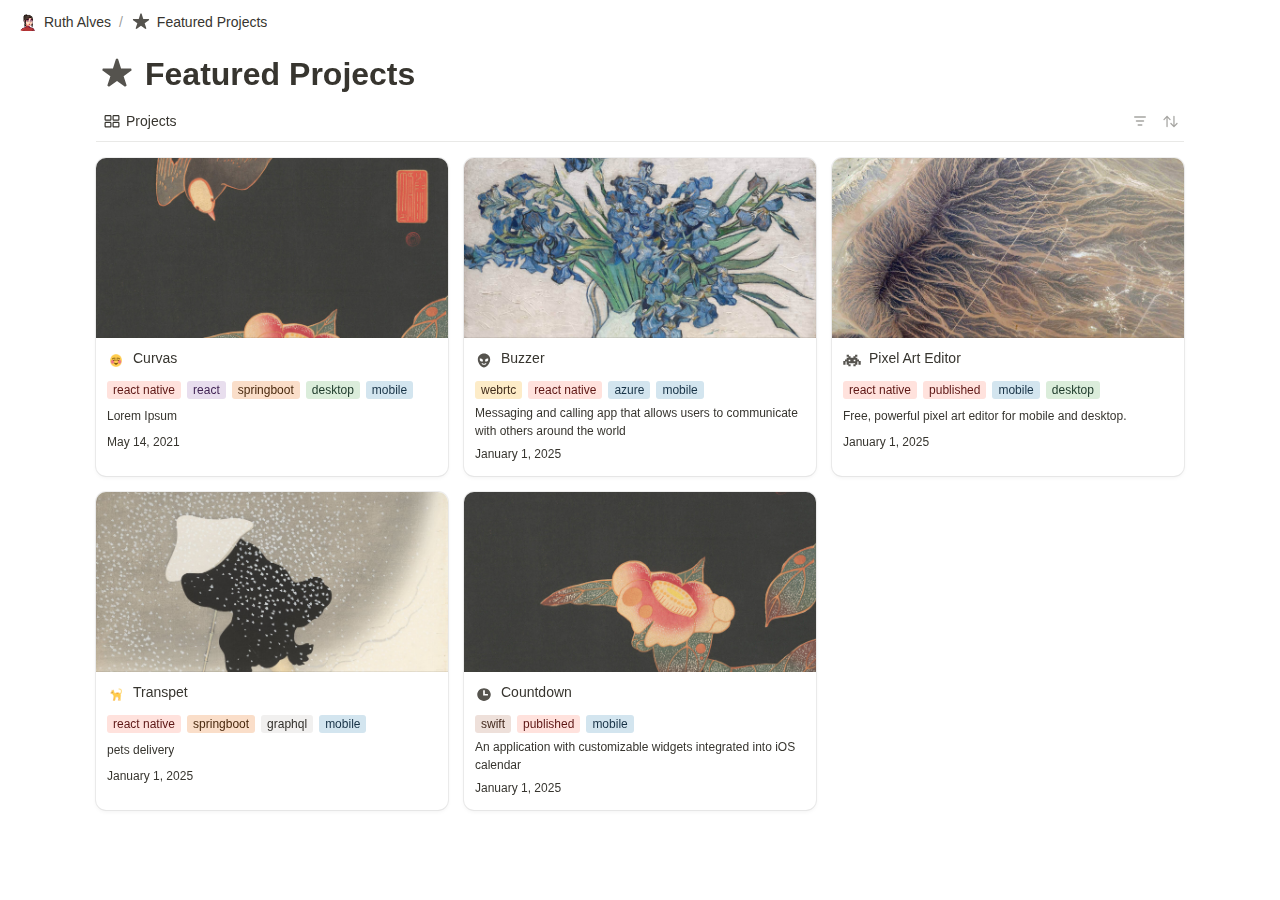
==== commit 481e38fe: "publish: Update main.yml" ====
--- a/17c152b4e847806595acdfc768cf2a8.html
+++ b/17c152b4e847806595acdfc768cf2a8.html
@@ -1,4 +1,4 @@
-<html class="notion-html" lang="en" style="--full-viewport-height: 441px;"><head lang="en"><meta charset="utf-8"/><meta content="width=device-width,height=device-height,initial-scale=1,maximum-scale=1,user-scalable=no,viewport-fit=cover" name="viewport"/><noscript><meta content="0;url=https://www.notion.so/disabled-javascript.html" http-equiv="refresh"/></noscript><title>Projects Gallery</title><meta content="en_US" property="og:locale"/><meta content="yes" name="mobile-web-app-capable"/><meta content="app-id=1232780281" property="apple-itunes-app"/><link href="/images/favicon.ico" rel="shortcut icon" type="image/x-icon"/><link href="/images/logo-ios.png" rel="apple-touch-icon"/><meta content="telephone=no" name="format-detection"/><meta content="no" name="msapplication-tap-highlight"/><link href="assets/4e8dd02ae0f74049b708c079bcd1feb979cff37d.css" media="print" rel="stylesheet"/><style>body{background:#fff}body.dark{background:#191919}@keyframes startup-shimmer-animation{0%{transform:translateX(-100%) translateZ(0)}100%{transform:translateX(100%) translateZ(0)}}@keyframes startup-shimmer-fade-in{0%{opacity:0}100%{opacity:1}}@keyframes startup-spinner-rotate{0%{transform:rotate(0) translateZ(0)}100%{transform:rotate(360deg) translateZ(0)}}#initial-loading-spinner{position:fixed;height:100vh;width:100vw;z-index:-1;display:none;align-items:center;justify-content:center;opacity:.5}#initial-loading-spinner svg{height:24px;width:24px;animation:startup-spinner-rotate 1s linear infinite;transform-origin:center center;pointer-events:none}#skeleton{background:#fff;position:fixed;height:100vh;width:100vw;z-index:-1;display:none;overflow:hidden}#initial-loading-spinner.show,#skeleton.show{display:flex}body.dark #skeleton{background:#191919}.notion-front-page #skeleton,.notion-mobile #skeleton{display:none}#skeleton-sidebar{background-color:#f8f8f7;box-shadow:inset -1px 0 0 0 rgba(0,0,0,.025);display:flex;width:240px;flex-direction:column;padding:12px 14px;overflow:hidden}body.dark #skeleton-sidebar{background-color:#202020;box-shadow:inset -1px 0 0 0 rgba(255,255,255,.05)}#skeleton.isElectron #skeleton-sidebar{padding-top:46px}#skeleton .row{display:flex;margin-bottom:11px;align-items:center}#skeleton .row.fadein{animation:1s ease-in 0s 1 normal both running startup-shimmer-fade-in}#skeleton .chevron{width:12px;height:12px;display:block;margin-right:4px;fill:rgba(227,226,224,.5)}body.dark #skeleton .chevron{fill:#2f2f2f}.startup-shimmer{background:rgba(227,226,224,.5);overflow:hidden;position:relative}body.dark .startup-shimmer{background:#2f2f2f}.startup-shimmer::before{content:"";position:absolute;height:100%;width:100%;z-index:1;animation:1s linear infinite startup-shimmer-animation;background:linear-gradient(90deg,rgba(0,0,0,0) 0,rgba(0,0,0,.03) 50%,rgba(0,0,0,0) 100%)}body.dark .startup-shimmer::before{background:linear-gradient(90deg,transparent 0,rgba(86,86,86,.1) 50%,transparent 100%)}#skeleton .icon{width:20px;height:20px;border-radius:4px}#skeleton .text{height:10px;border-radius:10px}#skeleton .draggable{-webkit-app-region:drag;position:absolute;top:0;left:0;width:100%;height:36px;display:none}#skeleton.isElectron .draggable{display:block}</style><link href="assets/0b53d09e27abc170614e274b58c008033ed54828.css" rel="stylesheet"/><link href="assets/injection.css" rel="stylesheet"/><style>
+<html class="notion-html" lang="en" style="--full-viewport-height: 441px;"><head lang="en"><meta charset="utf-8"/><meta content="width=device-width,height=device-height,initial-scale=1,maximum-scale=1,user-scalable=no,viewport-fit=cover" name="viewport"/><noscript><meta content="0;url=https://www.notion.so/disabled-javascript.html" http-equiv="refresh"/></noscript><title>Featured Projects</title><meta content="en_US" property="og:locale"/><meta content="yes" name="mobile-web-app-capable"/><meta content="app-id=1232780281" property="apple-itunes-app"/><link href="[data-uri]" rel="shortcut icon" type="image/x-icon"/><link href="/images/logo-ios.png" rel="apple-touch-icon"/><meta content="telephone=no" name="format-detection"/><meta content="no" name="msapplication-tap-highlight"/><link href="assets/4e8dd02ae0f74049b708c079bcd1feb979cff37d.css" media="print" rel="stylesheet"/><style>body{background:#fff}body.dark{background:#191919}@keyframes startup-shimmer-animation{0%{transform:translateX(-100%) translateZ(0)}100%{transform:translateX(100%) translateZ(0)}}@keyframes startup-shimmer-fade-in{0%{opacity:0}100%{opacity:1}}@keyframes startup-spinner-rotate{0%{transform:rotate(0) translateZ(0)}100%{transform:rotate(360deg) translateZ(0)}}#initial-loading-spinner{position:fixed;height:100vh;width:100vw;z-index:-1;display:none;align-items:center;justify-content:center;opacity:.5}#initial-loading-spinner svg{height:24px;width:24px;animation:startup-spinner-rotate 1s linear infinite;transform-origin:center center;pointer-events:none}#skeleton{background:#fff;position:fixed;height:100vh;width:100vw;z-index:-1;display:none;overflow:hidden}#initial-loading-spinner.show,#skeleton.show{display:flex}body.dark #skeleton{background:#191919}.notion-front-page #skeleton,.notion-mobile #skeleton{display:none}#skeleton-sidebar{background-color:#f8f8f7;box-shadow:inset -1px 0 0 0 rgba(0,0,0,.025);display:flex;width:240px;flex-direction:column;padding:12px 14px;overflow:hidden}body.dark #skeleton-sidebar{background-color:#202020;box-shadow:inset -1px 0 0 0 rgba(255,255,255,.05)}#skeleton.isElectron #skeleton-sidebar{padding-top:46px}#skeleton .row{display:flex;margin-bottom:11px;align-items:center}#skeleton .row.fadein{animation:1s ease-in 0s 1 normal both running startup-shimmer-fade-in}#skeleton .chevron{width:12px;height:12px;display:block;margin-right:4px;fill:rgba(227,226,224,.5)}body.dark #skeleton .chevron{fill:#2f2f2f}.startup-shimmer{background:rgba(227,226,224,.5);overflow:hidden;position:relative}body.dark .startup-shimmer{background:#2f2f2f}.startup-shimmer::before{content:"";position:absolute;height:100%;width:100%;z-index:1;animation:1s linear infinite startup-shimmer-animation;background:linear-gradient(90deg,rgba(0,0,0,0) 0,rgba(0,0,0,.03) 50%,rgba(0,0,0,0) 100%)}body.dark .startup-shimmer::before{background:linear-gradient(90deg,transparent 0,rgba(86,86,86,.1) 50%,transparent 100%)}#skeleton .icon{width:20px;height:20px;border-radius:4px}#skeleton .text{height:10px;border-radius:10px}#skeleton .draggable{-webkit-app-region:drag;position:absolute;top:0;left:0;width:100%;height:36px;display:none}#skeleton.isElectron .draggable{display:block}</style><link href="assets/0b53d09e27abc170614e274b58c008033ed54828.css" rel="stylesheet"/><link href="assets/injection.css" rel="stylesheet"/><style>
 
 
 		
@@ -15,8 +15,8 @@
 			color: rgba(199, 198, 196, 1) !important;
 		}
 	
-	</style></head><body class="notion-body"><style id="scroll-properties"></style><div id="notion-app"><div class="notion-app-inner notion-light-theme" style='color: rgb(55, 53, 47); fill: currentcolor; line-height: 1.5; font-family: ui-sans-serif, -apple-system, BlinkMacSystemFont, "Segoe UI Variable Display", "Segoe UI", Helvetica, "Apple Color Emoji", Arial, sans-serif, "Segoe UI Emoji", "Segoe UI Symbol"; -webkit-font-smoothing: auto; background-color: white; transition: height 0.1s;'><div style="height: 100%;"><div class="notion-cursor-listener" style="width: 100vw; height: 100%; position: relative; display: flex; flex: 1 1 0%; background: white; cursor: text;"><div class="" style="order: 3; display: flex; flex-direction: column; width: 100%; overflow: hidden; isolation: auto;"><header style="background: white; max-width: 100vw; z-index: 100; user-select: none;"><div class="notion-topbar" style="width: calc(100% + 0px); max-width: 100vw; height: 44px; opacity: 1; transition: opacity 700ms, color 700ms; position: relative; left: 0px;"><div style="display: flex; justify-content: space-between; align-items: center; overflow: hidden; height: 44px; padding-left: 12px; padding-right: 10px;"><div class="notranslate shadow-cursor-breadcrumb" style="display: flex; align-items: center; line-height: 1.2; font-size: 14px; height: 100%; flex-grow: 0; margin-right: 8px; min-width: 0px;"><div class="notion-selectable notion-page-block" data-block-id="17c152b4-e847-804e-891c-fc4d84661b5a" style="display: flex; align-items: center; min-width: 0px;"><a href="ruth-alves.html" rel="noopener noreferrer" role="link" style="display: flex; color: rgb(55, 53, 47); text-decoration: none; user-select: none; transition: background 20ms ease-in; cursor: pointer; align-items: center; flex-shrink: 1; white-space: nowrap; height: 24px; border-radius: 6px; font-size: inherit; line-height: 1.2; min-width: 0px; padding: 2px 6px;"><div style="display: flex; align-items: center; min-width: 0px;"><div class="notion-record-icon notranslate" style="display: flex; align-items: center; justify-content: center; height: 20px; width: 20px; border-radius: 0.25em; flex-shrink: 0; margin-right: 6px; font-weight: 500;"><div><div class="" style="width: 100%; height: 100%;"><img referrerpolicy="same-origin" src="assets/9ef13b9f3f7e973c219496b48b1e1a6e7679c2f7.png" style="display: block; object-fit: cover; border-radius: 4px; width: 17.76px; height: 17.76px; transition: opacity 100ms ease-out;"/></div></div></div><div class="notranslate" style="white-space: nowrap; overflow: hidden; text-overflow: ellipsis; max-width: 160px;">Ruth Alves</div></div></a></div><span style="margin-left: 2px; margin-right: 2px; color: rgba(55, 53, 47, 0.5);">/</span><div aria-disabled="true" role="button" style="user-select: none; transition: background 20ms ease-in; cursor: default; display: inline-flex; align-items: center; flex-shrink: 1; white-space: nowrap; height: 24px; border-radius: 6px; font-size: 14px; line-height: 1.2; min-width: 0px; padding-left: 6px; padding-right: 6px; color: rgb(55, 53, 47);" tabindex="-1"><div class="notranslate" style="white-space: nowrap; overflow: hidden; text-overflow: ellipsis; max-width: 240px;">Projects Gallery</div></div></div><div style="flex-grow: 1; flex-shrink: 1;"></div><div style="display: flex; justify-content: space-between; padding-left: 10px;"><div aria-disabled="true" aria-label="Close panel" class="notion-close-sidebar" role="button" style="user-select: none; transition-behavior: normal; transition-duration: 200ms; transition-timing-function: ease; transition-property: opacity; cursor: default; opacity: 0; display: inline-flex; align-items: center; justify-content: center; flex-shrink: 0; border-radius: 6px; height: 24px; width: 24px; padding: 0px; position: relative; margin-left: 10px; fill: rgba(55, 53, 47, 0.45);" tabindex="-1"><svg class="doubleChevronRight" role="graphics-symbol" style="width: 16px; height: 16px; display: block; fill: inherit; flex-shrink: 0;" viewBox="0 0 16 16"><path d="M2.25781 14.1211C2.47656 14.1211 2.66797 14.0391 2.81836 13.8887L8.14355 8.67969C8.32812 8.49512 8.41699 8.29688 8.41699 8.06445C8.41699 7.8252 8.32812 7.62012 8.14355 7.44922L2.81836 2.24023C2.66797 2.08984 2.4834 2.00781 2.25781 2.00781C1.81348 2.00781 1.46484 2.35645 1.46484 2.80078C1.46484 3.0127 1.55371 3.21777 1.7041 3.375L6.50977 8.05762L1.7041 12.7539C1.55371 12.9043 1.46484 13.1094 1.46484 13.3281C1.46484 13.7725 1.81348 14.1211 2.25781 14.1211ZM8.36914 14.1211C8.58789 14.1211 8.77246 14.0391 8.92285 13.8887L14.2549 8.67969C14.4395 8.49512 14.5283 8.29688 14.5283 8.06445C14.5283 7.8252 14.4326 7.62012 14.2549 7.44922L8.92285 2.24023C8.77246 2.08984 8.58789 2.00781 8.36914 2.00781C7.9248 2.00781 7.56934 2.35645 7.56934 2.80078C7.56934 3.0127 7.66504 3.21777 7.81543 3.375L12.6211 8.05762L7.81543 12.7539C7.66504 12.9043 7.56934 13.1094 7.56934 13.3281C7.56934 13.7725 7.9248 14.1211 8.36914 14.1211Z"></path></svg></div><div style="display: flex;"><div role="button" style="user-select: none; transition: background 20ms ease-in; cursor: pointer; display: inline-flex; align-items: center; flex-shrink: 0; white-space: nowrap; height: 28px; border-radius: 6px; font-size: 14px; line-height: 1.2; min-width: 0px; padding-left: 8px; padding-right: 8px; color: rgb(55, 53, 47);" tabindex="0"><svg class="search" role="graphics-symbol" style="width: 14px; height: 14px; display: block; fill: inherit; flex-shrink: 0;" viewBox="0 0 16 16"><path d="M.281 6.438c0-.875.164-1.696.492-2.461a6.484 6.484 0 011.375-2.032A6.237 6.237 0 016.64.078 6.2 6.2 0 019.11.57c.77.328 1.447.787 2.03 1.375a6.374 6.374 0 011.368 2.032c.333.765.5 1.586.5 2.46 0 .688-.107 1.342-.32 1.961a6.28 6.28 0 01-.868 1.696l3.563 3.578c.11.104.19.226.242.367.057.14.086.29.086.445 0 .22-.05.417-.149.594a1.122 1.122 0 01-1 .57c-.156 0-.307-.028-.453-.086a1.058 1.058 0 01-.382-.25l-3.586-3.585c-.5.333-1.047.596-1.641.789a6.089 6.089 0 01-1.86.28 6.237 6.237 0 01-2.468-.491 6.4 6.4 0 01-2.024-1.367A6.509 6.509 0 01.773 8.913a6.256 6.256 0 01-.492-2.476zm1.664 0c0 .65.12 1.26.36 1.828a4.775 4.775 0 001.015 1.5c.433.427.933.763 1.5 1.007a4.548 4.548 0 001.82.368c.652 0 1.261-.123 1.829-.368a4.747 4.747 0 002.508-2.507 4.567 4.567 0 00.367-1.829c0-.645-.123-1.252-.367-1.82a4.776 4.776 0 00-1.016-1.5A4.578 4.578 0 008.469 2.11a4.567 4.567 0 00-1.828-.367c-.646 0-1.253.123-1.82.367a4.667 4.667 0 00-1.5 1.008c-.433.432-.772.932-1.016 1.5a4.633 4.633 0 00-.36 1.82z"></path></svg></div><div aria-label="More actions" role="button" style="user-select: none; transition: background 20ms ease-in; cursor: pointer; display: flex; align-items: center; justify-content: center; width: 32px; height: 28px; border-radius: 4px;" tabindex="0"><svg class="ellipsis" role="graphics-symbol" style="width: 18px; height: 18px; display: block; fill: inherit; flex-shrink: 0;" viewBox="0 0 16 16"><path d="M2.887 9.014c.273 0 .52-.064.738-.192.219-.132.394-.307.526-.526.133-.219.199-.46.199-.725 0-.405-.142-.747-.424-1.025a1.41 1.41 0 00-1.04-.417c-.264 0-.505.066-.724.198a1.412 1.412 0 00-.718 1.244c0 .265.064.506.192.725.132.219.307.394.526.526.219.128.46.192.725.192zm5.113 0a1.412 1.412 0 001.244-.718c.132-.219.198-.46.198-.725 0-.405-.14-.747-.423-1.025A1.386 1.386 0 008 6.129c-.264 0-.506.066-.725.198a1.412 1.412 0 00-.718 1.244c0 .265.064.506.192.725.132.219.308.394.526.526.22.128.46.192.725.192zm5.106 0c.265 0 .506-.064.725-.192.219-.132.394-.307.526-.526.133-.219.199-.46.199-.725 0-.405-.142-.747-.424-1.025a1.394 1.394 0 00-1.026-.417 1.474 1.474 0 00-1.265.718c-.127.218-.19.46-.19.724 0 .265.063.506.19.725.133.219.308.394.527.526.223.128.47.192.738.192z"></path></svg></div><div role="button" style="user-select: none; transition: background 20ms ease-in; cursor: pointer; display: inline-flex; align-items: center; justify-content: center; white-space: nowrap; border-radius: 6px; height: 32px; padding: 0px 10px; font-size: 14px; line-height: 1.2; border: 1px solid rgba(55, 53, 47, 0.16); margin-left: 8px;" tabindex="0">Made with<svg class="notionLogo" role="graphics-symbol" style="width: 14px; height: 14px; display: block; fill: inherit; flex-shrink: 0; margin-left: 6px;" viewBox="0 0 120 126"><path d="M 20.6927 21.9315C 24.5836 25.0924 26.0432 24.8512 33.3492 24.3638L 102.228 20.2279C 103.689 20.2279 102.474 18.7705 101.987 18.5283L 90.5477 10.2586C 88.3558 8.55699 85.4356 6.60818 79.8387 7.09563L 13.1433 11.9602C 10.711 12.2014 10.2251 13.4175 11.1939 14.3924L 20.6927 21.9315ZM 24.8281 37.9835L 24.8281 110.456C 24.8281 114.351 26.7745 115.808 31.1553 115.567L 106.853 111.187C 111.236 110.946 111.724 108.267 111.724 105.103L 111.724 33.1169C 111.724 29.958 110.509 28.2544 107.826 28.4976L 28.721 33.1169C 25.8018 33.3622 24.8281 34.8225 24.8281 37.9835ZM 99.5567 41.8711C 100.042 44.0622 99.5567 46.2512 97.3618 46.4974L 93.7143 47.2241L 93.7143 100.728C 90.5477 102.43 87.6275 103.403 85.1942 103.403C 81.2983 103.403 80.3226 102.186 77.4044 98.54L 53.5471 61.087L 53.5471 97.3239L 61.0964 99.0275C 61.0964 99.0275 61.0964 103.403 55.0057 103.403L 38.2148 104.377C 37.727 103.403 38.2148 100.973 39.9179 100.486L 44.2996 99.2717L 44.2996 51.36L 38.2158 50.8725C 37.728 48.6815 38.9431 45.5225 42.3532 45.2773L 60.3661 44.0631L 85.1942 82.0036L 85.1942 48.4402L 78.864 47.7136C 78.3781 45.0351 80.3226 43.0902 82.7569 42.849L 99.5567 41.8711ZM 7.5434 5.39404L 76.9175 0.285276C 85.4366 -0.445402 87.6285 0.0440428 92.983 3.93368L 115.128 19.4982C 118.782 22.1747 120 22.9034 120 25.8211L 120 111.187C 120 116.537 118.051 119.701 111.237 120.185L 30.6734 125.05C 25.5584 125.294 23.124 124.565 20.4453 121.158L 4.13735 99.9994C 1.21516 96.1048 0 93.191 0 89.7819L 0 13.903C 0 9.5279 1.94945 5.8785 7.5434 5.39404Z"></path></svg></div></div></div></div></div><div style="width: calc(100% + 0px); user-select: none;"></div></header><main class="notion-frame" style="flex-grow: 0; flex-shrink: 1; display: flex; flex-direction: column; background: white; z-index: 1; height: calc(-44px + 100vh); max-height: 100%; position: relative; width: 780px; transform: translateX(0px); transition-duration: 200ms; transition-timing-function: ease; transition-property: width, transform;"><div style="display: contents;"><div class="notion-scroller vertical horizontal" style="z-index: 1; display: flex; flex-direction: column; flex-grow: 1; position: relative; overflow: auto; margin-right: 0px; margin-bottom: 0px;"><div class="sticky-portal-target" data-sticky-stack-name="default" style="position: sticky; z-index: 85; width: 100%; top: 0px; left: 0px; height: 0px; flex: 0 1 0%;"></div><div style="position: absolute; top: 0px; left: 0px; z-index: 99;"><div class="notion-selectable-hover-menu-item"></div></div><div style="width: 100%; display: flex; flex-direction: column; align-items: center; flex-shrink: 0; flex-grow: 0; position: sticky; left: 0px;"><div class="pseudoSelection" contenteditable="false" data-content-editable-void="true" style="user-select: none; --pseudoSelection--background: transparent; width: 100%; display: flex; flex-direction: column; align-items: center; flex-shrink: 0; flex-grow: 0; position: sticky; left: 0px; z-index: 2;"></div><div style="max-width: 100%; padding-left: calc(96px + env(safe-area-inset-left)); width: 100%; transition-duration: 200ms; transition-timing-function: ease; transition-property: width;"><div class="notion-page-controls" style='display: flex; justify-content: flex-start; flex-wrap: wrap; padding-top: 4px; padding-bottom: 4px; margin-left: -1px; color: rgba(55, 53, 47, 0.5); font-family: ui-sans-serif, -apple-system, BlinkMacSystemFont, "Segoe UI Variable Display", "Segoe UI", Helvetica, "Apple Color Emoji", Arial, sans-serif, "Segoe UI Emoji", "Segoe UI Symbol"; pointer-events: auto;'></div><div style="padding-right: calc(96px + env(safe-area-inset-right)); margin-bottom: 8px; width: 684px;"><div style="display: flex; align-items: flex-start;"><div><div class="notion-selectable notion-collection_view-block" data-block-id="17c152b4-e847-8065-95ac-dfc768cf2a88" style='color: rgb(55, 53, 47); font-weight: 700; line-height: 1.2; font-size: 32px; font-family: ui-sans-serif, -apple-system, BlinkMacSystemFont, "Segoe UI Variable Display", "Segoe UI", Helvetica, "Apple Color Emoji", Arial, sans-serif, "Segoe UI Emoji", "Segoe UI Symbol"; cursor: text; display: flex; align-items: center;'><h1 contenteditable="false" data-content-editable-leaf="true" placeholder="Untitled" spellcheck="true" style="max-width: 100%; width: 100%; white-space: pre-wrap; word-break: break-word; caret-color: rgb(55, 53, 47); padding-top: 3px; padding-left: 2px; padding-right: 2px; font-size: 1em; font-weight: inherit; margin: 0px;">Projects Gallery</h1></div><div style="margin-left: 4px;"></div></div></div></div></div></div><div style="display: contents;"><div contenteditable="false" data-content-editable-void="true" style="min-height: 40px; padding-left: 96px; padding-right: 96px; position: sticky; left: 0px; flex-shrink: 0; z-index: 86;"><div></div><div class="notion-selectable notion-collection_view-block" data-block-id="17c152b4-e847-8065-95ac-dfc768cf2a88"><div style="display: flex; align-items: center; height: 40px; box-shadow: rgb(233, 233, 231) 0px 1px 0px; margin-bottom: 1px; left: 96px; width: 100%;"><div role="tablist" style="display: flex; align-items: center; height: 100%; flex-grow: 1; overflow: hidden;"><div class="notion-collection-view-tab-button" style="display: flex; align-items: center; background: none; height: 100%;"><div aria-selected="true" role="tab" style="user-select: none; transition: background 20ms ease-in; cursor: pointer; display: flex; align-items: center; flex-shrink: 0; white-space: nowrap; height: 28px; border-radius: 6px; font-size: 14px; line-height: 1.2; min-width: 0px; padding-left: 8px; padding-right: 8px; color: rgb(55, 53, 47); font-weight: 500; max-width: 220px;" tabindex="0"><svg class="collectionGallery" role="graphics-symbol" style="width: 16px; height: 16px; display: block; fill: rgb(55, 53, 47); flex-shrink: 0; margin-right: 6px;" viewBox="0 0 16 16"><path d="M2.0542 7.75952H5.96973C7.00464 7.75952 7.50562 7.25854 7.50562 6.19727V3.58691C7.50562 2.53223 7.00464 2.03125 5.96973 2.03125H2.0542C1.01929 2.03125 0.518311 2.53223 0.518311 3.58691V6.19727C0.518311 7.25854 1.01929 7.75952 2.0542 7.75952ZM10.0303 7.75952H13.9392C14.9741 7.75952 15.4751 7.25854 15.4751 6.19727V3.58691C15.4751 2.53223 14.9741 2.03125 13.9392 2.03125H10.0303C8.98877 2.03125 8.48779 2.53223 8.48779 3.58691V6.19727C8.48779 7.25854 8.98877 7.75952 10.0303 7.75952ZM2.06079 6.55322C1.83008 6.55322 1.71802 6.44116 1.71802 6.20386V3.58032C1.71802 3.34961 1.83008 3.23755 2.06079 3.23755H5.96313C6.18726 3.23755 6.30591 3.34961 6.30591 3.58032V6.20386C6.30591 6.44116 6.18726 6.55322 5.96313 6.55322H2.06079ZM10.0369 6.55322C9.79956 6.55322 9.69409 6.44116 9.69409 6.20386V3.58032C9.69409 3.34961 9.79956 3.23755 10.0369 3.23755H13.9392C14.1633 3.23755 14.2754 3.34961 14.2754 3.58032V6.20386C14.2754 6.44116 14.1633 6.55322 13.9392 6.55322H10.0369ZM2.0542 14.4634H5.96973C7.00464 14.4634 7.50562 13.969 7.50562 12.9077V10.2974C7.50562 9.24268 7.00464 8.7417 5.96973 8.7417H2.0542C1.01929 8.7417 0.518311 9.24268 0.518311 10.2974V12.9077C0.518311 13.969 1.01929 14.4634 2.0542 14.4634ZM10.0303 14.4634H13.9392C14.9741 14.4634 15.4751 13.969 15.4751 12.9077V10.2974C15.4751 9.24268 14.9741 8.7417 13.9392 8.7417H10.0303C8.98877 8.7417 8.48779 9.24268 8.48779 10.2974V12.9077C8.48779 13.969 8.98877 14.4634 10.0303 14.4634ZM2.06079 13.2637C1.83008 13.2637 1.71802 13.1516 1.71802 12.9143V10.2974C1.71802 10.0601 1.83008 9.94141 2.06079 9.94141H5.96313C6.18726 9.94141 6.30591 10.0601 6.30591 10.2974V12.9143C6.30591 13.1516 6.18726 13.2637 5.96313 13.2637H2.06079ZM10.0369 13.2637C9.79956 13.2637 9.69409 13.1516 9.69409 12.9143V10.2974C9.69409 10.0601 9.79956 9.94141 10.0369 9.94141H13.9392C14.1633 9.94141 14.2754 10.0601 14.2754 10.2974V12.9143C14.2754 13.1516 14.1633 13.2637 13.9392 13.2637H10.0369Z"></path></svg><span style="white-space: nowrap; overflow: hidden; text-overflow: ellipsis; margin-top: 1px;">Todos</span></div></div></div><div style="display: flex; align-items: center; gap: 2px; opacity: 1; transition-duration: 200ms; transition-timing-function: ease; transition-property: opacity;"><div style="position: relative;"><div aria-label="Filter" role="button" style="user-select: none; transition: background 20ms ease-in; cursor: pointer; display: flex; align-items: center; justify-content: center; flex-shrink: 0; border-radius: 6px; height: 28px; width: 28px; padding: 6px; font-size: 14px; color: rgba(55, 53, 47, 0.45); fill: rgba(55, 53, 47, 0.45); font-weight: 400; line-height: 1;" tabindex="0"><svg class="filter" role="graphics-symbol" style="width: 16px; display: block; fill: rgba(55, 53, 47, 0.45); flex-shrink: 0;" viewBox="0 0 16 16"><path clip-rule="evenodd" d="M2 4C2 3.58579 2.33579 3.25 2.75 3.25H13.25C13.6642 3.25 14 3.58579 14 4C14 4.41421 13.6642 4.75 13.25 4.75H2.75C2.33579 4.75 2 4.41421 2 4Z" fill-rule="evenodd"></path><path clip-rule="evenodd" d="M3.75 8C3.75 7.58579 4.08579 7.25 4.5 7.25H11.5C11.9142 7.25 12.25 7.58579 12.25 8C12.25 8.41421 11.9142 8.75 11.5 8.75H4.5C4.08579 8.75 3.75 8.41421 3.75 8Z" fill-rule="evenodd"></path><path clip-rule="evenodd" d="M5.5 12C5.5 11.5858 5.83579 11.25 6.25 11.25H9.75C10.1642 11.25 10.5 11.5858 10.5 12C10.5 12.4142 10.1642 12.75 9.75 12.75H6.25C5.83579 12.75 5.5 12.4142 5.5 12Z" fill-rule="evenodd"></path></svg></div></div><div style="position: relative;"><div aria-label="Sort" role="button" style="user-select: none; transition: background 20ms ease-in; cursor: pointer; display: flex; align-items: center; justify-content: center; flex-shrink: 0; border-radius: 6px; height: 28px; width: 28px; padding: 6px; font-size: 14px; color: rgba(55, 53, 47, 0.45); fill: rgba(55, 53, 47, 0.45); font-weight: 400; line-height: 1;" tabindex="0"><svg class="sortPadded" role="graphics-symbol" style="width: 21px; display: block; fill: rgba(55, 53, 47, 0.45); flex-shrink: 0;" viewBox="0 0 24 24"><path d="M7.50879 5.80273L4.06348 9.32324C3.92676 9.4668 3.83789 9.67188 3.83789 9.85645C3.83789 10.2803 4.13184 10.5674 4.54883 10.5674C4.75391 10.5674 4.91797 10.499 5.04785 10.3623L6.46289 8.89941L7.37891 7.83984L7.32422 9.30273V17.8477C7.32422 18.2715 7.625 18.5723 8.04199 18.5723C8.45898 18.5723 8.75977 18.2715 8.75977 17.8477V9.30273L8.70508 7.83984L9.62793 8.89941L11.0361 10.3623C11.166 10.499 11.3369 10.5674 11.5352 10.5674C11.9521 10.5674 12.2461 10.2803 12.2461 9.85645C12.2461 9.67188 12.1641 9.4668 12.0205 9.32324L8.58203 5.80273C8.28125 5.48828 7.80957 5.48145 7.50879 5.80273ZM16.4912 18.3398L19.9365 14.8057C20.0732 14.6689 20.1621 14.4639 20.1621 14.2793C20.1621 13.8555 19.8682 13.5684 19.4512 13.5684C19.2461 13.5684 19.082 13.6367 18.9453 13.7734L17.5371 15.2295L16.6211 16.2959L16.6758 14.833V6.28809C16.6758 5.87109 16.375 5.56348 15.958 5.56348C15.541 5.56348 15.2334 5.87109 15.2334 6.28809V14.833L15.2881 16.2959L14.3721 15.2295L12.9639 13.7734C12.8271 13.6367 12.6631 13.5684 12.4648 13.5684C12.0479 13.5684 11.7539 13.8555 11.7539 14.2793C11.7539 14.4639 11.8359 14.6689 11.9727 14.8057L15.418 18.3398C15.7188 18.6475 16.1904 18.6543 16.4912 18.3398Z"></path></svg></div></div><div aria-label="Search" role="button" style="user-select: none; transition: background 20ms ease-in; cursor: pointer; display: flex; align-items: center; justify-content: center; flex-shrink: 0; border-radius: 6px; height: 28px; width: 28px; padding: 6px; font-size: 14px; color: rgba(55, 53, 47, 0.45); fill: rgba(55, 53, 47, 0.45); font-weight: 400; line-height: 1;" tabindex="0"><svg class="collectionSearch" role="graphics-symbol" style="width: 14px; display: block; fill: rgba(55, 53, 47, 0.45); flex-shrink: 0;" viewBox="0 0 16 16"><path d="M0 6.35938C0 9.86719 2.85156 12.7188 6.35938 12.7188C7.66406 12.7188 8.85938 12.3203 9.85938 11.6406L13.4531 15.2344C13.6719 15.4609 13.9766 15.5625 14.2812 15.5625C14.9453 15.5625 15.4219 15.0625 15.4219 14.4141C15.4219 14.1016 15.3125 13.8125 15.1016 13.5938L11.5312 10.0156C12.2734 8.99219 12.7188 7.72656 12.7188 6.35938C12.7188 2.85156 9.86719 0 6.35938 0C2.85156 0 0 2.85156 0 6.35938ZM1.65625 6.35938C1.65625 3.76562 3.75781 1.65625 6.35938 1.65625C8.95312 1.65625 11.0625 3.76562 11.0625 6.35938C11.0625 8.95312 8.95312 11.0625 6.35938 11.0625C3.75781 11.0625 1.65625 8.95312 1.65625 6.35938Z"></path></svg></div></div></div></div><div dir="ltr" style="left: 96px; width: 100%;"></div></div><div contenteditable="false" data-content-editable-void="true" style="flex-grow: 1; flex-shrink: 0; display: flex; flex-direction: column; position: relative;"><div class="notion-scroller notion-collection-view-body" style="z-index: 1; flex-grow: 1; flex-shrink: 0; height: 100%; margin-right: 0px; margin-bottom: 0px;"><div class="notion-gallery-view" style="padding-bottom: 180px; padding-left: 96px; padding-right: 96px; min-width: calc(100% - 192px);"><div class="notion-selectable notion-collection_view-block" data-block-id="17c152b4-e847-8065-95ac-dfc768cf2a88"><div><div style="display: grid; position: relative; grid-template-columns: repeat(auto-fill, minmax(320px, 1fr)); gap: 16px; padding-top: 16px; padding-bottom: 4px;"><div style="width: 4px; position: absolute; top: 16px; bottom: 4px;"><div class="notion-selectable notion-collection_view-block" data-block-id="17c152b4-e847-8065-95ac-dfc768cf2a88" style="width: 100%; height: 100%;"></div></div><div class="notion-selectable notion-page-block notion-collection-item" data-block-id="17c152b4-e847-817f-836e-d9b2321e1910"><a href="curvas.html" rel="noopener noreferrer" role="link" style="display: flex; color: inherit; text-decoration: none; user-select: none; transition: background 100ms ease-out; cursor: pointer; border-radius: 10px; position: static; overflow: hidden; background: white; height: 100%; box-shadow: rgba(15, 15, 15, 0.07) 0px 0px 0px 1px, rgba(15, 15, 15, 0.05) 0px 2px 4px; flex-direction: column;"><div style="position: relative; width: 100%; z-index: 1;"><div style="width: 100%; cursor: inherit;"><div style="height: 180px; position: relative; pointer-events: none; overflow: hidden;"><div class="" style="width: 100%; height: 100%;"><img referrerpolicy="same-origin" src="assets/d24c1fedd4842a8748b224cdb05a73e65e7ffe83.jpg" style="display: block; object-fit: cover; border-radius: 1px 1px 0px 0px; width: 100%; height: 180px; object-position: center 50%;"/></div><div style="position: absolute; left: 0px; right: 0px; bottom: 0px; border-bottom: 1px solid rgba(55, 53, 47, 0.09);"></div></div></div><div aria-hidden="true" style='background: rgba(0, 0, 0, 0.4); border-radius: 4px; color: white; font-size: 12px; font-family: ui-sans-serif, -apple-system, BlinkMacSystemFont, "Segoe UI Variable Display", "Segoe UI", Helvetica, "Apple Color Emoji", Arial, sans-serif, "Segoe UI Emoji", "Segoe UI Symbol"; width: 180px; left: calc(50% - 90px); padding: 0.3em 1.5em; pointer-events: none; position: absolute; top: calc(50% - 10px); text-align: center; opacity: 0;'>Drag image to reposition</div><div style='color: rgba(55, 53, 47, 0.65); fill: rgba(55, 53, 47, 0.65); font-size: 12px; background: white; box-shadow: rgba(15, 15, 15, 0.1) 0px 0px 0px 1px, rgba(15, 15, 15, 0.1) 0px 2px 4px; display: flex; white-space: nowrap; border-radius: 4px; max-width: calc(100% - 16px); min-height: 24px; overflow: hidden; pointer-events: none; opacity: 0; font-family: ui-sans-serif, -apple-system, BlinkMacSystemFont, "Segoe UI Variable Display", "Segoe UI", Helvetica, "Apple Color Emoji", Arial, sans-serif, "Segoe UI Emoji", "Segoe UI Symbol"; position: absolute; right: 8px; z-index: 2; top: 8px;'><div role="button" style="user-select: none; transition: background 20ms ease-in; cursor: pointer; display: flex; align-items: center; justify-content: center; padding: 4px 6px; border-right: none; font-weight: 500; color: rgba(55, 53, 47, 0.65); fill: rgba(55, 53, 47, 0.65);" tabindex="0"><svg class="dots" role="graphics-symbol" style="width: 14px; height: 14px; display: block; fill: inherit; flex-shrink: 0;" viewBox="0 0 13 3"><g><path d="M3,1.5A1.5,1.5,0,1,1,1.5,0,1.5,1.5,0,0,1,3,1.5Z"></path><path d="M8,1.5A1.5,1.5,0,1,1,6.5,0,1.5,1.5,0,0,1,8,1.5Z"></path><path d="M13,1.5A1.5,1.5,0,1,1,11.5,0,1.5,1.5,0,0,1,13,1.5Z"></path></g></svg></div></div></div><div style="position: relative; width: 100%; display: flex; padding: 8px 10px 6px;"><div class="notion-record-icon notranslate" role="button" style="user-select: none; transition: background 20ms ease-in; cursor: pointer; display: flex; align-items: center; justify-content: center; height: 24px; width: 24px; border-radius: 5px; flex-shrink: 0; float: left; margin-left: -2px; margin-top: 2px; margin-right: 4px;" tabindex="0"><div style="display: flex; align-items: center; justify-content: center; height: 18px; width: 18px;"><div style="height: 12.6px; width: 12.6px; font-size: 12.6px; line-height: 1; margin-left: 0px; color: black;"><img alt="☺️" aria-label="☺️" class="notion-emoji" src="[data-uri]" style="width: 100%;
+	</style></head><body class="notion-body"><style id="scroll-properties"></style><div id="notion-app"><div class="notion-app-inner notion-light-theme" style='color: rgb(55, 53, 47); fill: currentcolor; line-height: 1.5; font-family: ui-sans-serif, -apple-system, BlinkMacSystemFont, "Segoe UI Variable Display", "Segoe UI", Helvetica, "Apple Color Emoji", Arial, sans-serif, "Segoe UI Emoji", "Segoe UI Symbol"; -webkit-font-smoothing: auto; background-color: white; transition: height 0.1s;'><div style="height: 100%;"><div class="notion-cursor-listener" style="width: 100vw; height: 100%; position: relative; display: flex; flex: 1 1 0%; background: white; cursor: text;"><div class="" style="order: 3; display: flex; flex-direction: column; width: 100%; overflow: hidden; isolation: auto;"><header style="background: white; max-width: 100vw; z-index: 100; user-select: none;"><div class="notion-topbar" style="width: calc(100% + 0px); max-width: 100vw; height: 44px; opacity: 1; transition: opacity 700ms, color 700ms; position: relative; left: 0px;"><div style="display: flex; justify-content: space-between; align-items: center; overflow: hidden; height: 44px; padding-left: 12px; padding-right: 10px;"><div class="notranslate shadow-cursor-breadcrumb" style="display: flex; align-items: center; line-height: 1.2; font-size: 14px; height: 100%; flex-grow: 0; margin-right: 8px; min-width: 0px;"><div class="notion-selectable notion-page-block" data-block-id="17c152b4-e847-804e-891c-fc4d84661b5a" style="display: flex; align-items: center; min-width: 0px;"><a href="ruth-alves.html" rel="noopener noreferrer" role="link" style="display: flex; color: rgb(55, 53, 47); text-decoration: none; user-select: none; transition: background 20ms ease-in; cursor: pointer; align-items: center; flex-shrink: 1; white-space: nowrap; height: 24px; border-radius: 6px; font-size: inherit; line-height: 1.2; min-width: 0px; padding: 2px 6px;"><div style="display: flex; align-items: center; min-width: 0px;"><div class="notion-record-icon notranslate" style="display: flex; align-items: center; justify-content: center; height: 20px; width: 20px; border-radius: 0.25em; flex-shrink: 0; margin-right: 6px; font-weight: 500;"><div><div class="" style="width: 100%; height: 100%;"><img referrerpolicy="same-origin" src="assets/9ef13b9f3f7e973c219496b48b1e1a6e7679c2f7.png" style="display: block; object-fit: cover; border-radius: 4px; width: 17.76px; height: 17.76px; transition: opacity 100ms ease-out;"/></div></div></div><div class="notranslate" style="white-space: nowrap; overflow: hidden; text-overflow: ellipsis; max-width: 160px;">Ruth Alves</div></div></a></div><span style="margin-left: 2px; margin-right: 2px; color: rgba(55, 53, 47, 0.5);">/</span><div aria-disabled="true" role="button" style="user-select: none; transition: background 20ms ease-in; cursor: default; display: inline-flex; align-items: center; flex-shrink: 1; white-space: nowrap; height: 24px; border-radius: 6px; font-size: 14px; line-height: 1.2; min-width: 0px; padding-left: 6px; padding-right: 6px; color: rgb(55, 53, 47);" tabindex="-1"><div class="notion-record-icon notranslate" style="display: flex; align-items: center; justify-content: center; height: 20px; width: 20px; border-radius: 0.25em; flex-shrink: 0; margin-right: 6px;"><div><div class="" style="width: 100%; height: 100%;"><img referrerpolicy="same-origin" src="assets/6a0951d03a87874a9b80478ba1e572114803e5db.svg" style="display: block; object-fit: cover; border-radius: 4px; width: 20px; height: 20px; transition: opacity 100ms ease-out;"/></div></div></div><div class="notranslate" style="white-space: nowrap; overflow: hidden; text-overflow: ellipsis; max-width: 240px;">Featured Projects</div></div></div><div style="flex-grow: 1; flex-shrink: 1;"></div><div style="display: flex; justify-content: space-between; padding-left: 10px;"><div aria-disabled="true" aria-label="Close panel" class="notion-close-sidebar" role="button" style="user-select: none; transition-behavior: normal; transition-duration: 200ms; transition-timing-function: ease; transition-property: opacity; cursor: default; opacity: 0; display: inline-flex; align-items: center; justify-content: center; flex-shrink: 0; border-radius: 6px; height: 24px; width: 24px; padding: 0px; position: relative; margin-left: 10px; fill: rgba(55, 53, 47, 0.45);" tabindex="-1"><svg class="doubleChevronRight" role="graphics-symbol" style="width: 16px; height: 16px; display: block; fill: inherit; flex-shrink: 0;" viewBox="0 0 16 16"><path d="M2.25781 14.1211C2.47656 14.1211 2.66797 14.0391 2.81836 13.8887L8.14355 8.67969C8.32812 8.49512 8.41699 8.29688 8.41699 8.06445C8.41699 7.8252 8.32812 7.62012 8.14355 7.44922L2.81836 2.24023C2.66797 2.08984 2.4834 2.00781 2.25781 2.00781C1.81348 2.00781 1.46484 2.35645 1.46484 2.80078C1.46484 3.0127 1.55371 3.21777 1.7041 3.375L6.50977 8.05762L1.7041 12.7539C1.55371 12.9043 1.46484 13.1094 1.46484 13.3281C1.46484 13.7725 1.81348 14.1211 2.25781 14.1211ZM8.36914 14.1211C8.58789 14.1211 8.77246 14.0391 8.92285 13.8887L14.2549 8.67969C14.4395 8.49512 14.5283 8.29688 14.5283 8.06445C14.5283 7.8252 14.4326 7.62012 14.2549 7.44922L8.92285 2.24023C8.77246 2.08984 8.58789 2.00781 8.36914 2.00781C7.9248 2.00781 7.56934 2.35645 7.56934 2.80078C7.56934 3.0127 7.66504 3.21777 7.81543 3.375L12.6211 8.05762L7.81543 12.7539C7.66504 12.9043 7.56934 13.1094 7.56934 13.3281C7.56934 13.7725 7.9248 14.1211 8.36914 14.1211Z"></path></svg></div><div style="display: flex;"><div role="button" style="user-select: none; transition: background 20ms ease-in; cursor: pointer; display: inline-flex; align-items: center; flex-shrink: 0; white-space: nowrap; height: 28px; border-radius: 6px; font-size: 14px; line-height: 1.2; min-width: 0px; padding-left: 8px; padding-right: 8px; color: rgb(55, 53, 47);" tabindex="0"><svg class="search" role="graphics-symbol" style="width: 14px; height: 14px; display: block; fill: inherit; flex-shrink: 0;" viewBox="0 0 16 16"><path d="M.281 6.438c0-.875.164-1.696.492-2.461a6.484 6.484 0 011.375-2.032A6.237 6.237 0 016.64.078 6.2 6.2 0 019.11.57c.77.328 1.447.787 2.03 1.375a6.374 6.374 0 011.368 2.032c.333.765.5 1.586.5 2.46 0 .688-.107 1.342-.32 1.961a6.28 6.28 0 01-.868 1.696l3.563 3.578c.11.104.19.226.242.367.057.14.086.29.086.445 0 .22-.05.417-.149.594a1.122 1.122 0 01-1 .57c-.156 0-.307-.028-.453-.086a1.058 1.058 0 01-.382-.25l-3.586-3.585c-.5.333-1.047.596-1.641.789a6.089 6.089 0 01-1.86.28 6.237 6.237 0 01-2.468-.491 6.4 6.4 0 01-2.024-1.367A6.509 6.509 0 01.773 8.913a6.256 6.256 0 01-.492-2.476zm1.664 0c0 .65.12 1.26.36 1.828a4.775 4.775 0 001.015 1.5c.433.427.933.763 1.5 1.007a4.548 4.548 0 001.82.368c.652 0 1.261-.123 1.829-.368a4.747 4.747 0 002.508-2.507 4.567 4.567 0 00.367-1.829c0-.645-.123-1.252-.367-1.82a4.776 4.776 0 00-1.016-1.5A4.578 4.578 0 008.469 2.11a4.567 4.567 0 00-1.828-.367c-.646 0-1.253.123-1.82.367a4.667 4.667 0 00-1.5 1.008c-.433.432-.772.932-1.016 1.5a4.633 4.633 0 00-.36 1.82z"></path></svg></div><div aria-label="More actions" role="button" style="user-select: none; transition: background 20ms ease-in; cursor: pointer; display: flex; align-items: center; justify-content: center; width: 32px; height: 28px; border-radius: 4px;" tabindex="0"><svg class="ellipsis" role="graphics-symbol" style="width: 18px; height: 18px; display: block; fill: inherit; flex-shrink: 0;" viewBox="0 0 16 16"><path d="M2.887 9.014c.273 0 .52-.064.738-.192.219-.132.394-.307.526-.526.133-.219.199-.46.199-.725 0-.405-.142-.747-.424-1.025a1.41 1.41 0 00-1.04-.417c-.264 0-.505.066-.724.198a1.412 1.412 0 00-.718 1.244c0 .265.064.506.192.725.132.219.307.394.526.526.219.128.46.192.725.192zm5.113 0a1.412 1.412 0 001.244-.718c.132-.219.198-.46.198-.725 0-.405-.14-.747-.423-1.025A1.386 1.386 0 008 6.129c-.264 0-.506.066-.725.198a1.412 1.412 0 00-.718 1.244c0 .265.064.506.192.725.132.219.308.394.526.526.22.128.46.192.725.192zm5.106 0c.265 0 .506-.064.725-.192.219-.132.394-.307.526-.526.133-.219.199-.46.199-.725 0-.405-.142-.747-.424-1.025a1.394 1.394 0 00-1.026-.417 1.474 1.474 0 00-1.265.718c-.127.218-.19.46-.19.724 0 .265.063.506.19.725.133.219.308.394.527.526.223.128.47.192.738.192z"></path></svg></div><div role="button" style="user-select: none; transition: background 20ms ease-in; cursor: pointer; display: inline-flex; align-items: center; justify-content: center; white-space: nowrap; border-radius: 6px; height: 32px; padding: 0px 10px; font-size: 14px; line-height: 1.2; border: 1px solid rgba(55, 53, 47, 0.16); margin-left: 8px;" tabindex="0">Made with<svg class="notionLogo" role="graphics-symbol" style="width: 14px; height: 14px; display: block; fill: inherit; flex-shrink: 0; margin-left: 6px;" viewBox="0 0 120 126"><path d="M 20.6927 21.9315C 24.5836 25.0924 26.0432 24.8512 33.3492 24.3638L 102.228 20.2279C 103.689 20.2279 102.474 18.7705 101.987 18.5283L 90.5477 10.2586C 88.3558 8.55699 85.4356 6.60818 79.8387 7.09563L 13.1433 11.9602C 10.711 12.2014 10.2251 13.4175 11.1939 14.3924L 20.6927 21.9315ZM 24.8281 37.9835L 24.8281 110.456C 24.8281 114.351 26.7745 115.808 31.1553 115.567L 106.853 111.187C 111.236 110.946 111.724 108.267 111.724 105.103L 111.724 33.1169C 111.724 29.958 110.509 28.2544 107.826 28.4976L 28.721 33.1169C 25.8018 33.3622 24.8281 34.8225 24.8281 37.9835ZM 99.5567 41.8711C 100.042 44.0622 99.5567 46.2512 97.3618 46.4974L 93.7143 47.2241L 93.7143 100.728C 90.5477 102.43 87.6275 103.403 85.1942 103.403C 81.2983 103.403 80.3226 102.186 77.4044 98.54L 53.5471 61.087L 53.5471 97.3239L 61.0964 99.0275C 61.0964 99.0275 61.0964 103.403 55.0057 103.403L 38.2148 104.377C 37.727 103.403 38.2148 100.973 39.9179 100.486L 44.2996 99.2717L 44.2996 51.36L 38.2158 50.8725C 37.728 48.6815 38.9431 45.5225 42.3532 45.2773L 60.3661 44.0631L 85.1942 82.0036L 85.1942 48.4402L 78.864 47.7136C 78.3781 45.0351 80.3226 43.0902 82.7569 42.849L 99.5567 41.8711ZM 7.5434 5.39404L 76.9175 0.285276C 85.4366 -0.445402 87.6285 0.0440428 92.983 3.93368L 115.128 19.4982C 118.782 22.1747 120 22.9034 120 25.8211L 120 111.187C 120 116.537 118.051 119.701 111.237 120.185L 30.6734 125.05C 25.5584 125.294 23.124 124.565 20.4453 121.158L 4.13735 99.9994C 1.21516 96.1048 0 93.191 0 89.7819L 0 13.903C 0 9.5279 1.94945 5.8785 7.5434 5.39404Z"></path></svg></div></div></div></div></div><div style="width: calc(100% + 0px); user-select: none;"></div></header><main class="notion-frame" style="flex-grow: 0; flex-shrink: 1; display: flex; flex-direction: column; background: white; z-index: 1; height: calc(-44px + 100vh); max-height: 100%; position: relative; width: 780px; transform: translateX(0px); transition-duration: 200ms; transition-timing-function: ease; transition-property: width, transform;"><div style="display: contents;"><div class="notion-scroller vertical horizontal" style="z-index: 1; display: flex; flex-direction: column; flex-grow: 1; position: relative; overflow: auto; margin-right: 0px; margin-bottom: 0px;"><div class="sticky-portal-target" data-sticky-stack-name="default" style="position: sticky; z-index: 85; width: 100%; top: 0px; left: 0px; height: 0px; flex: 0 1 0%;"></div><div style="position: absolute; top: 0px; left: 0px; z-index: 99;"><div class="notion-selectable-hover-menu-item"></div></div><div style="width: 100%; display: flex; flex-direction: column; align-items: center; flex-shrink: 0; flex-grow: 0; position: sticky; left: 0px;"><div class="pseudoSelection" contenteditable="false" data-content-editable-void="true" style="user-select: none; --pseudoSelection--background: transparent; width: 100%; display: flex; flex-direction: column; align-items: center; flex-shrink: 0; flex-grow: 0; position: sticky; left: 0px; z-index: 2;"></div><div style="max-width: 100%; padding-left: calc(96px + env(safe-area-inset-left)); width: 100%; transition-duration: 200ms; transition-timing-function: ease; transition-property: width;"><div class="notion-page-controls" style='display: flex; justify-content: flex-start; flex-wrap: wrap; padding-top: 4px; padding-bottom: 4px; margin-left: -1px; color: rgba(55, 53, 47, 0.5); font-family: ui-sans-serif, -apple-system, BlinkMacSystemFont, "Segoe UI Variable Display", "Segoe UI", Helvetica, "Apple Color Emoji", Arial, sans-serif, "Segoe UI Emoji", "Segoe UI Symbol"; pointer-events: auto;'></div><div style="padding-right: calc(96px + env(safe-area-inset-right)); margin-bottom: 8px; width: 684px;"><div style="display: flex; align-items: flex-start;"><div class="notion-record-icon notranslate" style="display: flex; align-items: center; justify-content: center; height: 36px; width: 36px; border-radius: 0.25em; flex-shrink: 0; position: relative; z-index: 1; margin: 4px 8px 0px 3px; pointer-events: auto;"><div><div class="" style="width: 100%; height: 100%;"><img alt="Page icon" referrerpolicy="same-origin" src="assets/6a0951d03a87874a9b80478ba1e572114803e5db.svg" style="display: block; object-fit: cover; border-radius: 4px; width: 36px; height: 36px; transition: opacity 100ms ease-out;"/></div></div></div><div><div class="notion-selectable notion-collection_view_page-block" data-block-id="17c152b4-e847-8065-95ac-dfc768cf2a88" style='color: rgb(55, 53, 47); font-weight: 700; line-height: 1.2; font-size: 32px; font-family: ui-sans-serif, -apple-system, BlinkMacSystemFont, "Segoe UI Variable Display", "Segoe UI", Helvetica, "Apple Color Emoji", Arial, sans-serif, "Segoe UI Emoji", "Segoe UI Symbol"; cursor: text; display: flex; align-items: center;'><h1 contenteditable="false" data-content-editable-leaf="true" placeholder="Untitled" spellcheck="true" style="max-width: 100%; width: 100%; white-space: pre-wrap; word-break: break-word; caret-color: rgb(55, 53, 47); padding-top: 3px; padding-left: 2px; padding-right: 2px; font-size: 1em; font-weight: inherit; margin: 0px;">Featured Projects</h1></div><div style="margin-left: 4px;"></div></div></div></div></div></div><div style="display: contents;"><div contenteditable="false" data-content-editable-void="true" style="min-height: 40px; padding-left: 96px; padding-right: 96px; position: sticky; left: 0px; flex-shrink: 0; z-index: 86;"><div></div><div class="notion-selectable notion-collection_view_page-block" data-block-id="17c152b4-e847-8065-95ac-dfc768cf2a88"><div style="display: flex; align-items: center; height: 40px; box-shadow: rgb(233, 233, 231) 0px 1px 0px; margin-bottom: 1px; left: 96px; width: 100%;"><div role="tablist" style="display: flex; align-items: center; height: 100%; flex-grow: 1; overflow: hidden;"><div class="notion-collection-view-tab-button" style="display: flex; align-items: center; background: none; height: 100%;"><div aria-selected="true" role="tab" style="user-select: none; transition: background 20ms ease-in; cursor: pointer; display: flex; align-items: center; flex-shrink: 0; white-space: nowrap; height: 28px; border-radius: 6px; font-size: 14px; line-height: 1.2; min-width: 0px; padding-left: 8px; padding-right: 8px; color: rgb(55, 53, 47); font-weight: 500; max-width: 220px;" tabindex="0"><svg class="collectionGallery" role="graphics-symbol" style="width: 16px; height: 16px; display: block; fill: rgb(55, 53, 47); flex-shrink: 0; margin-right: 6px;" viewBox="0 0 16 16"><path d="M2.0542 7.75952H5.96973C7.00464 7.75952 7.50562 7.25854 7.50562 6.19727V3.58691C7.50562 2.53223 7.00464 2.03125 5.96973 2.03125H2.0542C1.01929 2.03125 0.518311 2.53223 0.518311 3.58691V6.19727C0.518311 7.25854 1.01929 7.75952 2.0542 7.75952ZM10.0303 7.75952H13.9392C14.9741 7.75952 15.4751 7.25854 15.4751 6.19727V3.58691C15.4751 2.53223 14.9741 2.03125 13.9392 2.03125H10.0303C8.98877 2.03125 8.48779 2.53223 8.48779 3.58691V6.19727C8.48779 7.25854 8.98877 7.75952 10.0303 7.75952ZM2.06079 6.55322C1.83008 6.55322 1.71802 6.44116 1.71802 6.20386V3.58032C1.71802 3.34961 1.83008 3.23755 2.06079 3.23755H5.96313C6.18726 3.23755 6.30591 3.34961 6.30591 3.58032V6.20386C6.30591 6.44116 6.18726 6.55322 5.96313 6.55322H2.06079ZM10.0369 6.55322C9.79956 6.55322 9.69409 6.44116 9.69409 6.20386V3.58032C9.69409 3.34961 9.79956 3.23755 10.0369 3.23755H13.9392C14.1633 3.23755 14.2754 3.34961 14.2754 3.58032V6.20386C14.2754 6.44116 14.1633 6.55322 13.9392 6.55322H10.0369ZM2.0542 14.4634H5.96973C7.00464 14.4634 7.50562 13.969 7.50562 12.9077V10.2974C7.50562 9.24268 7.00464 8.7417 5.96973 8.7417H2.0542C1.01929 8.7417 0.518311 9.24268 0.518311 10.2974V12.9077C0.518311 13.969 1.01929 14.4634 2.0542 14.4634ZM10.0303 14.4634H13.9392C14.9741 14.4634 15.4751 13.969 15.4751 12.9077V10.2974C15.4751 9.24268 14.9741 8.7417 13.9392 8.7417H10.0303C8.98877 8.7417 8.48779 9.24268 8.48779 10.2974V12.9077C8.48779 13.969 8.98877 14.4634 10.0303 14.4634ZM2.06079 13.2637C1.83008 13.2637 1.71802 13.1516 1.71802 12.9143V10.2974C1.71802 10.0601 1.83008 9.94141 2.06079 9.94141H5.96313C6.18726 9.94141 6.30591 10.0601 6.30591 10.2974V12.9143C6.30591 13.1516 6.18726 13.2637 5.96313 13.2637H2.06079ZM10.0369 13.2637C9.79956 13.2637 9.69409 13.1516 9.69409 12.9143V10.2974C9.69409 10.0601 9.79956 9.94141 10.0369 9.94141H13.9392C14.1633 9.94141 14.2754 10.0601 14.2754 10.2974V12.9143C14.2754 13.1516 14.1633 13.2637 13.9392 13.2637H10.0369Z"></path></svg><span style="white-space: nowrap; overflow: hidden; text-overflow: ellipsis; margin-top: 1px;">Projects</span></div></div></div><div style="display: flex; align-items: center; gap: 2px; opacity: 1; transition-duration: 200ms; transition-timing-function: ease; transition-property: opacity;"><div style="position: relative;"><div aria-label="Filter" role="button" style="user-select: none; transition: background 20ms ease-in; cursor: pointer; display: flex; align-items: center; justify-content: center; flex-shrink: 0; border-radius: 6px; height: 28px; width: 28px; padding: 6px; font-size: 14px; color: rgba(55, 53, 47, 0.45); fill: rgba(55, 53, 47, 0.45); font-weight: 400; line-height: 1;" tabindex="0"><svg class="filter" role="graphics-symbol" style="width: 16px; display: block; fill: rgba(55, 53, 47, 0.45); flex-shrink: 0;" viewBox="0 0 16 16"><path clip-rule="evenodd" d="M2 4C2 3.58579 2.33579 3.25 2.75 3.25H13.25C13.6642 3.25 14 3.58579 14 4C14 4.41421 13.6642 4.75 13.25 4.75H2.75C2.33579 4.75 2 4.41421 2 4Z" fill-rule="evenodd"></path><path clip-rule="evenodd" d="M3.75 8C3.75 7.58579 4.08579 7.25 4.5 7.25H11.5C11.9142 7.25 12.25 7.58579 12.25 8C12.25 8.41421 11.9142 8.75 11.5 8.75H4.5C4.08579 8.75 3.75 8.41421 3.75 8Z" fill-rule="evenodd"></path><path clip-rule="evenodd" d="M5.5 12C5.5 11.5858 5.83579 11.25 6.25 11.25H9.75C10.1642 11.25 10.5 11.5858 10.5 12C10.5 12.4142 10.1642 12.75 9.75 12.75H6.25C5.83579 12.75 5.5 12.4142 5.5 12Z" fill-rule="evenodd"></path></svg></div></div><div style="position: relative;"><div aria-label="Sort" role="button" style="user-select: none; transition: background 20ms ease-in; cursor: pointer; display: flex; align-items: center; justify-content: center; flex-shrink: 0; border-radius: 6px; height: 28px; width: 28px; padding: 6px; font-size: 14px; color: rgba(55, 53, 47, 0.45); fill: rgba(55, 53, 47, 0.45); font-weight: 400; line-height: 1;" tabindex="0"><svg class="sortPadded" role="graphics-symbol" style="width: 21px; display: block; fill: rgba(55, 53, 47, 0.45); flex-shrink: 0;" viewBox="0 0 24 24"><path d="M7.50879 5.80273L4.06348 9.32324C3.92676 9.4668 3.83789 9.67188 3.83789 9.85645C3.83789 10.2803 4.13184 10.5674 4.54883 10.5674C4.75391 10.5674 4.91797 10.499 5.04785 10.3623L6.46289 8.89941L7.37891 7.83984L7.32422 9.30273V17.8477C7.32422 18.2715 7.625 18.5723 8.04199 18.5723C8.45898 18.5723 8.75977 18.2715 8.75977 17.8477V9.30273L8.70508 7.83984L9.62793 8.89941L11.0361 10.3623C11.166 10.499 11.3369 10.5674 11.5352 10.5674C11.9521 10.5674 12.2461 10.2803 12.2461 9.85645C12.2461 9.67188 12.1641 9.4668 12.0205 9.32324L8.58203 5.80273C8.28125 5.48828 7.80957 5.48145 7.50879 5.80273ZM16.4912 18.3398L19.9365 14.8057C20.0732 14.6689 20.1621 14.4639 20.1621 14.2793C20.1621 13.8555 19.8682 13.5684 19.4512 13.5684C19.2461 13.5684 19.082 13.6367 18.9453 13.7734L17.5371 15.2295L16.6211 16.2959L16.6758 14.833V6.28809C16.6758 5.87109 16.375 5.56348 15.958 5.56348C15.541 5.56348 15.2334 5.87109 15.2334 6.28809V14.833L15.2881 16.2959L14.3721 15.2295L12.9639 13.7734C12.8271 13.6367 12.6631 13.5684 12.4648 13.5684C12.0479 13.5684 11.7539 13.8555 11.7539 14.2793C11.7539 14.4639 11.8359 14.6689 11.9727 14.8057L15.418 18.3398C15.7188 18.6475 16.1904 18.6543 16.4912 18.3398Z"></path></svg></div></div><div aria-label="Search" role="button" style="user-select: none; transition: background 20ms ease-in; cursor: pointer; display: flex; align-items: center; justify-content: center; flex-shrink: 0; border-radius: 6px; height: 28px; width: 28px; padding: 6px; font-size: 14px; color: rgba(55, 53, 47, 0.45); fill: rgba(55, 53, 47, 0.45); font-weight: 400; line-height: 1;" tabindex="0"><svg class="collectionSearch" role="graphics-symbol" style="width: 14px; display: block; fill: rgba(55, 53, 47, 0.45); flex-shrink: 0;" viewBox="0 0 16 16"><path d="M0 6.35938C0 9.86719 2.85156 12.7188 6.35938 12.7188C7.66406 12.7188 8.85938 12.3203 9.85938 11.6406L13.4531 15.2344C13.6719 15.4609 13.9766 15.5625 14.2812 15.5625C14.9453 15.5625 15.4219 15.0625 15.4219 14.4141C15.4219 14.1016 15.3125 13.8125 15.1016 13.5938L11.5312 10.0156C12.2734 8.99219 12.7188 7.72656 12.7188 6.35938C12.7188 2.85156 9.86719 0 6.35938 0C2.85156 0 0 2.85156 0 6.35938ZM1.65625 6.35938C1.65625 3.76562 3.75781 1.65625 6.35938 1.65625C8.95312 1.65625 11.0625 3.76562 11.0625 6.35938C11.0625 8.95312 8.95312 11.0625 6.35938 11.0625C3.75781 11.0625 1.65625 8.95312 1.65625 6.35938Z"></path></svg></div></div></div></div><div dir="ltr" style="left: 96px; width: 100%;"></div></div><div contenteditable="false" data-content-editable-void="true" style="flex-grow: 1; flex-shrink: 0; display: flex; flex-direction: column; position: relative;"><div class="notion-scroller notion-collection-view-body" style="z-index: 1; flex-grow: 1; flex-shrink: 0; height: 100%; margin-right: 0px; margin-bottom: 0px;"><div class="notion-gallery-view" style="padding-bottom: 180px; padding-left: 96px; padding-right: 96px; min-width: calc(100% - 192px);"><div class="notion-selectable notion-collection_view_page-block" data-block-id="17c152b4-e847-8065-95ac-dfc768cf2a88"><div><div style="display: grid; position: relative; grid-template-columns: repeat(auto-fill, minmax(320px, 1fr)); gap: 16px; padding-top: 16px; padding-bottom: 4px;"><div style="width: 4px; position: absolute; top: 16px; bottom: 4px;"><div class="notion-selectable notion-collection_view_page-block" data-block-id="17c152b4-e847-8065-95ac-dfc768cf2a88" style="width: 100%; height: 100%;"></div></div><div class="notion-selectable notion-page-block notion-collection-item" data-block-id="17c152b4-e847-817f-836e-d9b2321e1910"><a href="curvas.html" rel="noopener noreferrer" role="link" style="display: flex; color: inherit; text-decoration: none; user-select: none; transition: background 100ms ease-out; cursor: pointer; border-radius: 10px; position: static; overflow: hidden; background: white; height: 100%; box-shadow: rgba(15, 15, 15, 0.07) 0px 0px 0px 1px, rgba(15, 15, 15, 0.05) 0px 2px 4px; flex-direction: column;"><div style="position: relative; width: 100%; z-index: 1;"><div style="width: 100%; cursor: inherit;"><div style="height: 180px; position: relative; pointer-events: none; overflow: hidden;"><div class="" style="width: 100%; height: 100%;"><img referrerpolicy="same-origin" src="assets/d24c1fedd4842a8748b224cdb05a73e65e7ffe83.jpg" style="display: block; object-fit: cover; border-radius: 1px 1px 0px 0px; width: 100%; height: 180px; object-position: center 50%;"/></div><div style="position: absolute; left: 0px; right: 0px; bottom: 0px; border-bottom: 1px solid rgba(55, 53, 47, 0.09);"></div></div></div><div aria-hidden="true" style='background: rgba(0, 0, 0, 0.4); border-radius: 4px; color: white; font-size: 12px; font-family: ui-sans-serif, -apple-system, BlinkMacSystemFont, "Segoe UI Variable Display", "Segoe UI", Helvetica, "Apple Color Emoji", Arial, sans-serif, "Segoe UI Emoji", "Segoe UI Symbol"; width: 180px; left: calc(50% - 90px); padding: 0.3em 1.5em; pointer-events: none; position: absolute; top: calc(50% - 10px); text-align: center; opacity: 0;'>Drag image to reposition</div><div style='color: rgba(55, 53, 47, 0.65); fill: rgba(55, 53, 47, 0.65); font-size: 12px; background: white; box-shadow: rgba(15, 15, 15, 0.1) 0px 0px 0px 1px, rgba(15, 15, 15, 0.1) 0px 2px 4px; display: flex; white-space: nowrap; border-radius: 4px; max-width: calc(100% - 16px); min-height: 24px; overflow: hidden; pointer-events: none; opacity: 0; font-family: ui-sans-serif, -apple-system, BlinkMacSystemFont, "Segoe UI Variable Display", "Segoe UI", Helvetica, "Apple Color Emoji", Arial, sans-serif, "Segoe UI Emoji", "Segoe UI Symbol"; position: absolute; right: 8px; z-index: 2; top: 8px;'><div role="button" style="user-select: none; transition: background 20ms ease-in; cursor: pointer; display: flex; align-items: center; justify-content: center; padding: 4px 6px; border-right: none; font-weight: 500; color: rgba(55, 53, 47, 0.65); fill: rgba(55, 53, 47, 0.65);" tabindex="0"><svg class="dots" role="graphics-symbol" style="width: 14px; height: 14px; display: block; fill: inherit; flex-shrink: 0;" viewBox="0 0 13 3"><g><path d="M3,1.5A1.5,1.5,0,1,1,1.5,0,1.5,1.5,0,0,1,3,1.5Z"></path><path d="M8,1.5A1.5,1.5,0,1,1,6.5,0,1.5,1.5,0,0,1,8,1.5Z"></path><path d="M13,1.5A1.5,1.5,0,1,1,11.5,0,1.5,1.5,0,0,1,13,1.5Z"></path></g></svg></div></div></div><div style="position: relative; width: 100%; display: flex; padding: 8px 10px 6px;"><div class="notion-record-icon notranslate" role="button" style="user-select: none; transition: background 20ms ease-in; cursor: pointer; display: flex; align-items: center; justify-content: center; height: 24px; width: 24px; border-radius: 5px; flex-shrink: 0; float: left; margin-left: -2px; margin-top: 2px; margin-right: 4px;" tabindex="0"><div style="display: flex; align-items: center; justify-content: center; height: 18px; width: 18px;"><div style="height: 12.6px; width: 12.6px; font-size: 12.6px; line-height: 1; margin-left: 0px; color: black;"><img alt="☺️" aria-label="☺️" class="notion-emoji" src="[data-uri]" style="width: 100%;
 height: 100%;
 background: url(assets/6101f88ab4529ee25e026ff331f3a4a5b65ac27c.png) 95% 6.66667%/6100% 6100%"/></div></div></div><div contenteditable="false" data-content-editable-leaf="true" placeholder="New page" spellcheck="true" style="max-width: 100%; width: auto; white-space: pre-wrap; word-break: break-word; caret-color: rgb(55, 53, 47); pointer-events: none; flex-grow: 1; padding: 2px 1px; font-size: 14px; line-height: 1.5; min-height: 21px; font-weight: 500;">Curvas</div></div><div style="padding-top: 0px; line-height: 1.5; display: flex; flex-direction: column; padding-bottom: 8px;"><div style="position: relative; display: flex; overflow: hidden; align-items: center; border-radius: 5px; margin: 0px 6px 2px; padding: 0px 5px; font-size: 12px; min-height: 24px; white-space: normal; min-width: fit-content; width: fit-content;"><div style="display: flex; min-width: 0px; flex-shrink: 0; flex-wrap: wrap; width: 100%; gap: 4px 6px;"><div style="display: flex; align-items: center; flex-shrink: 0; min-width: 0px; max-width: 100%; height: 18px; margin: 0px; border-radius: 3px; padding-left: 6px; padding-right: 6px; line-height: 120%; font-size: 12px; color: rgb(93, 23, 21); background: rgb(255, 226, 221); white-space: nowrap; overflow: hidden; text-overflow: ellipsis;"><div style="white-space: nowrap; overflow: hidden; text-overflow: ellipsis; display: inline-flex; align-items: center; height: 18px; line-height: 18px;"><span style="white-space: nowrap; overflow: hidden; text-overflow: ellipsis;">react native</span></div></div><div style="display: flex; align-items: center; flex-shrink: 0; min-width: 0px; max-width: 100%; height: 18px; margin: 0px; border-radius: 3px; padding-left: 6px; padding-right: 6px; line-height: 120%; font-size: 12px; color: rgb(65, 36, 84); background: rgb(232, 222, 238); white-space: nowrap; overflow: hidden; text-overflow: ellipsis;"><div style="white-space: nowrap; overflow: hidden; text-overflow: ellipsis; display: inline-flex; align-items: center; height: 18px; line-height: 18px;"><span style="white-space: nowrap; overflow: hidden; text-overflow: ellipsis;">react</span></div></div><div style="display: flex; align-items: center; flex-shrink: 0; min-width: 0px; max-width: 100%; height: 18px; margin: 0px; border-radius: 3px; padding-left: 6px; padding-right: 6px; line-height: 120%; font-size: 12px; color: rgb(73, 41, 14); background: rgb(250, 222, 201); white-space: nowrap; overflow: hidden; text-overflow: ellipsis;"><div style="white-space: nowrap; overflow: hidden; text-overflow: ellipsis; display: inline-flex; align-items: center; height: 18px; line-height: 18px;"><span style="white-space: nowrap; overflow: hidden; text-overflow: ellipsis;">springboot</span></div></div><div style="display: flex; align-items: center; flex-shrink: 0; min-width: 0px; max-width: 100%; height: 18px; margin: 0px; border-radius: 3px; padding-left: 6px; padding-right: 6px; line-height: 120%; font-size: 12px; color: rgb(28, 56, 41); background: rgb(219, 237, 219); white-space: nowrap; overflow: hidden; text-overflow: ellipsis;"><div style="white-space: nowrap; overflow: hidden; text-overflow: ellipsis; display: inline-flex; align-items: center; height: 18px; line-height: 18px;"><span style="white-space: nowrap; overflow: hidden; text-overflow: ellipsis;">desktop</span></div></div><div style="display: flex; align-items: center; flex-shrink: 0; min-width: 0px; max-width: 100%; height: 18px; margin: 0px; border-radius: 3px; padding-left: 6px; padding-right: 6px; line-height: 120%; font-size: 12px; color: rgb(24, 51, 71); background: rgb(211, 229, 239); white-space: nowrap; overflow: hidden; text-overflow: ellipsis;"><div style="white-space: nowrap; overflow: hidden; text-overflow: ellipsis; display: inline-flex; align-items: center; height: 18px; line-height: 18px;"><span style="white-space: nowrap; overflow: hidden; text-overflow: ellipsis;">mobile</span></div></div></div></div><div style="position: relative; display: flex; overflow: hidden; align-items: center; border-radius: 5px; margin: 0px 6px 2px; padding: 0px 5px; font-size: 12px; min-height: 24px; white-space: normal; min-width: fit-content; width: fit-content;"><div style="line-height: 1.5; white-space: pre-wrap; word-break: break-word; overflow: hidden;"><span>Lorem Ipsum</span></div></div><div style="position: relative; display: flex; overflow: hidden; align-items: center; border-radius: 5px; margin: 0px 6px 2px; padding: 0px 5px; font-size: 12px; min-height: 24px; white-space: normal; min-width: fit-content; width: fit-content;"><div style="line-height: 1.5; white-space: pre-wrap; word-break: break-word; overflow: hidden;"><div style="line-height: 1.5; white-space: pre-wrap; word-break: break-word; overflow: hidden; display: inline;">May 14, 2021</div></div></div></div></a></div><div class="notion-selectable notion-page-block notion-collection-item" data-block-id="17c152b4-e847-80b6-8936-c76c713d7027"><a href="buzzer.html" rel="noopener noreferrer" role="link" style="display: flex; color: inherit; text-decoration: none; user-select: none; transition: background 100ms ease-out; cursor: pointer; border-radius: 10px; position: static; overflow: hidden; background: white; height: 100%; box-shadow: rgba(15, 15, 15, 0.07) 0px 0px 0px 1px, rgba(15, 15, 15, 0.05) 0px 2px 4px; flex-direction: column;"><div style="position: relative; width: 100%; z-index: 1;"><div style="width: 100%; cursor: inherit;"><div style="height: 180px; position: relative; pointer-events: none; overflow: hidden;"><div class="" style="width: 100%; height: 100%;"><img referrerpolicy="same-origin" src="assets/690a050d77b14f7bf34a77c901c3fd3752e75b9e.jpg" style="display: block; object-fit: cover; border-radius: 1px 1px 0px 0px; width: 100%; height: 180px; object-position: center 50%;"/></div><div style="position: absolute; left: 0px; right: 0px; bottom: 0px; border-bottom: 1px solid rgba(55, 53, 47, 0.09);"></div></div></div><div aria-hidden="true" style='background: rgba(0, 0, 0, 0.4); border-radius: 4px; color: white; font-size: 12px; font-family: ui-sans-serif, -apple-system, BlinkMacSystemFont, "Segoe UI Variable Display", "Segoe UI", Helvetica, "Apple Color Emoji", Arial, sans-serif, "Segoe UI Emoji", "Segoe UI Symbol"; width: 180px; left: calc(50% - 90px); padding: 0.3em 1.5em; pointer-events: none; position: absolute; top: calc(50% - 10px); text-align: center; opacity: 0;'>Drag image to reposition</div><div style='color: rgba(55, 53, 47, 0.65); fill: rgba(55, 53, 47, 0.65); font-size: 12px; background: white; box-shadow: rgba(15, 15, 15, 0.1) 0px 0px 0px 1px, rgba(15, 15, 15, 0.1) 0px 2px 4px; display: flex; white-space: nowrap; border-radius: 4px; max-width: calc(100% - 16px); min-height: 24px; overflow: hidden; pointer-events: none; opacity: 0; font-family: ui-sans-serif, -apple-system, BlinkMacSystemFont, "Segoe UI Variable Display", "Segoe UI", Helvetica, "Apple Color Emoji", Arial, sans-serif, "Segoe UI Emoji", "Segoe UI Symbol"; position: absolute; right: 8px; z-index: 2; top: 8px;'><div role="button" style="user-select: none; transition: background 20ms ease-in; cursor: pointer; display: flex; align-items: center; justify-content: center; padding: 4px 6px; border-right: none; font-weight: 500; color: rgba(55, 53, 47, 0.65); fill: rgba(55, 53, 47, 0.65);" tabindex="0"><svg class="dots" role="graphics-symbol" style="width: 14px; height: 14px; display: block; fill: inherit; flex-shrink: 0;" viewBox="0 0 13 3"><g><path d="M3,1.5A1.5,1.5,0,1,1,1.5,0,1.5,1.5,0,0,1,3,1.5Z"></path><path d="M8,1.5A1.5,1.5,0,1,1,6.5,0,1.5,1.5,0,0,1,8,1.5Z"></path><path d="M13,1.5A1.5,1.5,0,1,1,11.5,0,1.5,1.5,0,0,1,13,1.5Z"></path></g></svg></div></div></div><div style="position: relative; width: 100%; display: flex; padding: 8px 10px 6px;"><div class="notion-record-icon notranslate" role="button" style="user-select: none; transition: background 20ms ease-in; cursor: pointer; display: flex; align-items: center; justify-content: center; height: 24px; width: 24px; border-radius: 5px; flex-shrink: 0; float: left; margin-left: -2px; margin-top: 2px; margin-right: 4px;" tabindex="0"><div><div class="" style="width: 100%; height: 100%;"><img referrerpolicy="same-origin" src="assets/7abedc39c2a444961f337710d26cf90b7844a43e.svg" style="display: block; object-fit: cover; border-radius: 4px; width: 17.28px; height: 17.28px; transition: opacity 100ms ease-out;"/></div></div></div><div contenteditable="false" data-content-editable-leaf="true" placeholder="New page" spellcheck="true" style="max-width: 100%; width: auto; white-space: pre-wrap; word-break: break-word; caret-color: rgb(55, 53, 47); pointer-events: none; flex-grow: 1; padding: 2px 1px; font-size: 14px; line-height: 1.5; min-height: 21px; font-weight: 500;">Buzzer</div></div><div style="padding-top: 0px; line-height: 1.5; display: flex; flex-direction: column; padding-bottom: 8px;"><div style="position: relative; display: flex; overflow: hidden; align-items: center; border-radius: 5px; margin: 0px 6px 2px; padding: 0px 5px; font-size: 12px; min-height: 24px; white-space: normal; min-width: fit-content; width: fit-content;"><div style="display: flex; min-width: 0px; flex-shrink: 0; flex-wrap: wrap; width: 100%; gap: 4px 6px;"><div style="display: flex; align-items: center; flex-shrink: 0; min-width: 0px; max-width: 100%; height: 18px; margin: 0px; border-radius: 3px; padding-left: 6px; padding-right: 6px; line-height: 120%; font-size: 12px; color: rgb(64, 44, 27); background: rgb(253, 236, 200); white-space: nowrap; overflow: hidden; text-overflow: ellipsis;"><div style="white-space: nowrap; overflow: hidden; text-overflow: ellipsis; display: inline-flex; align-items: center; height: 18px; line-height: 18px;"><span style="white-space: nowrap; overflow: hidden; text-overflow: ellipsis;">webrtc</span></div></div><div style="display: flex; align-items: center; flex-shrink: 0; min-width: 0px; max-width: 100%; height: 18px; margin: 0px; border-radius: 3px; padding-left: 6px; padding-right: 6px; line-height: 120%; font-size: 12px; color: rgb(93, 23, 21); background: rgb(255, 226, 221); white-space: nowrap; overflow: hidden; text-overflow: ellipsis;"><div style="white-space: nowrap; overflow: hidden; text-overflow: ellipsis; display: inline-flex; align-items: center; height: 18px; line-height: 18px;"><span style="white-space: nowrap; overflow: hidden; text-overflow: ellipsis;">react native</span></div></div><div style="display: flex; align-items: center; flex-shrink: 0; min-width: 0px; max-width: 100%; height: 18px; margin: 0px; border-radius: 3px; padding-left: 6px; padding-right: 6px; line-height: 120%; font-size: 12px; color: rgb(24, 51, 71); background: rgb(211, 229, 239); white-space: nowrap; overflow: hidden; text-overflow: ellipsis;"><div style="white-space: nowrap; overflow: hidden; text-overflow: ellipsis; display: inline-flex; align-items: center; height: 18px; line-height: 18px;"><span style="white-space: nowrap; overflow: hidden; text-overflow: ellipsis;">azure</span></div></div><div style="display: flex; align-items: center; flex-shrink: 0; min-width: 0px; max-width: 100%; height: 18px; margin: 0px; border-radius: 3px; padding-left: 6px; padding-right: 6px; line-height: 120%; font-size: 12px; color: rgb(24, 51, 71); background: rgb(211, 229, 239); white-space: nowrap; overflow: hidden; text-overflow: ellipsis;"><div style="white-space: nowrap; overflow: hidden; text-overflow: ellipsis; display: inline-flex; align-items: center; height: 18px; line-height: 18px;"><span style="white-space: nowrap; overflow: hidden; text-overflow: ellipsis;">mobile</span></div></div></div></div><div style="position: relative; display: flex; overflow: hidden; align-items: center; border-radius: 5px; margin: 0px 6px 2px; padding: 0px 5px; font-size: 12px; min-height: 24px; white-space: normal; min-width: fit-content; width: fit-content;"><div style="line-height: 1.5; white-space: pre-wrap; word-break: break-word; overflow: hidden;"><span>Messaging and calling app that allows users to communicate with others around the world</span></div></div><div style="position: relative; display: flex; overflow: hidden; align-items: center; border-radius: 5px; margin: 0px 6px 2px; padding: 0px 5px; font-size: 12px; min-height: 24px; white-space: normal; min-width: fit-content; width: fit-content;"><div style="line-height: 1.5; white-space: pre-wrap; word-break: break-word; overflow: hidden;"><div style="line-height: 1.5; white-space: pre-wrap; word-break: break-word; overflow: hidden; display: inline;">January 1, 2025</div></div></div></div></a></div><div class="notion-selectable notion-page-block notion-collection-item" data-block-id="17c152b4-e847-80c6-9f3d-ef2396eebbe1"><a href="pixel-art-editor.html" rel="noopener noreferrer" role="link" style="display: flex; color: inherit; text-decoration: none; user-select: none; transition: background 100ms ease-out; cursor: pointer; border-radius: 10px; position: static; overflow: hidden; background: white; height: 100%; box-shadow: rgba(15, 15, 15, 0.07) 0px 0px 0px 1px, rgba(15, 15, 15, 0.05) 0px 2px 4px; flex-direction: column;"><div style="position: relative; width: 100%; z-index: 1;"><div style="width: 100%; cursor: inherit;"><div style="height: 180px; position: relative; pointer-events: none; overflow: hidden;"><div class="" style="width: 100%; height: 100%;"><img referrerpolicy="same-origin" src="assets/f829cbc5612262a191ff53036c3e63e01905d572.jpg" style="display: block; object-fit: cover; border-radius: 1px 1px 0px 0px; width: 100%; height: 180px; object-position: center 60%;"/></div><div style="position: absolute; left: 0px; right: 0px; bottom: 0px; border-bottom: 1px solid rgba(55, 53, 47, 0.09);"></div></div></div><div aria-hidden="true" style='background: rgba(0, 0, 0, 0.4); border-radius: 4px; color: white; font-size: 12px; font-family: ui-sans-serif, -apple-system, BlinkMacSystemFont, "Segoe UI Variable Display", "Segoe UI", Helvetica, "Apple Color Emoji", Arial, sans-serif, "Segoe UI Emoji", "Segoe UI Symbol"; width: 180px; left: calc(50% - 90px); padding: 0.3em 1.5em; pointer-events: none; position: absolute; top: calc(50% - 10px); text-align: center; opacity: 0;'>Drag image to reposition</div><div style='color: rgba(55, 53, 47, 0.65); fill: rgba(55, 53, 47, 0.65); font-size: 12px; background: white; box-shadow: rgba(15, 15, 15, 0.1) 0px 0px 0px 1px, rgba(15, 15, 15, 0.1) 0px 2px 4px; display: flex; white-space: nowrap; border-radius: 4px; max-width: calc(100% - 16px); min-height: 24px; overflow: hidden; pointer-events: none; opacity: 0; font-family: ui-sans-serif, -apple-system, BlinkMacSystemFont, "Segoe UI Variable Display", "Segoe UI", Helvetica, "Apple Color Emoji", Arial, sans-serif, "Segoe UI Emoji", "Segoe UI Symbol"; position: absolute; right: 8px; z-index: 2; top: 8px;'><div role="button" style="user-select: none; transition: background 20ms ease-in; cursor: pointer; display: flex; align-items: center; justify-content: center; padding: 4px 6px; border-right: none; font-weight: 500; color: rgba(55, 53, 47, 0.65); fill: rgba(55, 53, 47, 0.65);" tabindex="0"><svg class="dots" role="graphics-symbol" style="width: 14px; height: 14px; display: block; fill: inherit; flex-shrink: 0;" viewBox="0 0 13 3"><g><path d="M3,1.5A1.5,1.5,0,1,1,1.5,0,1.5,1.5,0,0,1,3,1.5Z"></path><path d="M8,1.5A1.5,1.5,0,1,1,6.5,0,1.5,1.5,0,0,1,8,1.5Z"></path><path d="M13,1.5A1.5,1.5,0,1,1,11.5,0,1.5,1.5,0,0,1,13,1.5Z"></path></g></svg></div></div></div><div style="position: relative; width: 100%; display: flex; padding: 8px 10px 6px;"><div class="notion-record-icon notranslate" role="button" style="user-select: none; transition: background 20ms ease-in; cursor: pointer; display: flex; align-items: center; justify-content: center; height: 24px; width: 24px; border-radius: 5px; flex-shrink: 0; float: left; margin-left: -2px; margin-top: 2px; margin-right: 4px;" tabindex="0"><div><div class="" style="width: 100%; height: 100%;"><img referrerpolicy="same-origin" src="assets/0ab053063c21e321625ab5a57e4eb9e3fa5f731b.svg" style="display: block; object-fit: cover; border-radius: 4px; width: 17.28px; height: 17.28px; transition: opacity 100ms ease-out;"/></div></div></div><div contenteditable="false" data-content-editable-leaf="true" placeholder="New page" spellcheck="true" style="max-width: 100%; width: auto; white-space: pre-wrap; word-break: break-word; caret-color: rgb(55, 53, 47); pointer-events: none; flex-grow: 1; padding: 2px 1px; font-size: 14px; line-height: 1.5; min-height: 21px; font-weight: 500;">Pixel Art Editor</div></div><div style="padding-top: 0px; line-height: 1.5; display: flex; flex-direction: column; padding-bottom: 8px;"><div style="position: relative; display: flex; overflow: hidden; align-items: center; border-radius: 5px; margin: 0px 6px 2px; padding: 0px 5px; font-size: 12px; min-height: 24px; white-space: normal; min-width: fit-content; width: fit-content;"><div style="display: flex; min-width: 0px; flex-shrink: 0; flex-wrap: wrap; width: 100%; gap: 4px 6px;"><div style="display: flex; align-items: center; flex-shrink: 0; min-width: 0px; max-width: 100%; height: 18px; margin: 0px; border-radius: 3px; padding-left: 6px; padding-right: 6px; line-height: 120%; font-size: 12px; color: rgb(93, 23, 21); background: rgb(255, 226, 221); white-space: nowrap; overflow: hidden; text-overflow: ellipsis;"><div style="white-space: nowrap; overflow: hidden; text-overflow: ellipsis; display: inline-flex; align-items: center; height: 18px; line-height: 18px;"><span style="white-space: nowrap; overflow: hidden; text-overflow: ellipsis;">react native</span></div></div><div style="display: flex; align-items: center; flex-shrink: 0; min-width: 0px; max-width: 100%; height: 18px; margin: 0px; border-radius: 3px; padding-left: 6px; padding-right: 6px; line-height: 120%; font-size: 12px; color: rgb(93, 23, 21); background: rgb(255, 226, 221); white-space: nowrap; overflow: hidden; text-overflow: ellipsis;"><div style="white-space: nowrap; overflow: hidden; text-overflow: ellipsis; display: inline-flex; align-items: center; height: 18px; line-height: 18px;"><span style="white-space: nowrap; overflow: hidden; text-overflow: ellipsis;">published</span></div></div><div style="display: flex; align-items: center; flex-shrink: 0; min-width: 0px; max-width: 100%; height: 18px; margin: 0px; border-radius: 3px; padding-left: 6px; padding-right: 6px; line-height: 120%; font-size: 12px; color: rgb(24, 51, 71); background: rgb(211, 229, 239); white-space: nowrap; overflow: hidden; text-overflow: ellipsis;"><div style="white-space: nowrap; overflow: hidden; text-overflow: ellipsis; display: inline-flex; align-items: center; height: 18px; line-height: 18px;"><span style="white-space: nowrap; overflow: hidden; text-overflow: ellipsis;">mobile</span></div></div><div style="display: flex; align-items: center; flex-shrink: 0; min-width: 0px; max-width: 100%; height: 18px; margin: 0px; border-radius: 3px; padding-left: 6px; padding-right: 6px; line-height: 120%; font-size: 12px; color: rgb(28, 56, 41); background: rgb(219, 237, 219); white-space: nowrap; overflow: hidden; text-overflow: ellipsis;"><div style="white-space: nowrap; overflow: hidden; text-overflow: ellipsis; display: inline-flex; align-items: center; height: 18px; line-height: 18px;"><span style="white-space: nowrap; overflow: hidden; text-overflow: ellipsis;">desktop</span></div></div></div></div><div style="position: relative; display: flex; overflow: hidden; align-items: center; border-radius: 5px; margin: 0px 6px 2px; padding: 0px 5px; font-size: 12px; min-height: 24px; white-space: normal; min-width: fit-content; width: fit-content;"><div style="line-height: 1.5; white-space: pre-wrap; word-break: break-word; overflow: hidden;"><span>Free, powerful pixel art editor for mobile and desktop.</span></div></div><div style="position: relative; display: flex; overflow: hidden; align-items: center; border-radius: 5px; margin: 0px 6px 2px; padding: 0px 5px; font-size: 12px; min-height: 24px; white-space: normal; min-width: fit-content; width: fit-content;"><div style="line-height: 1.5; white-space: pre-wrap; word-break: break-word; overflow: hidden;"><div style="line-height: 1.5; white-space: pre-wrap; word-break: break-word; overflow: hidden; display: inline;">January 1, 2025</div></div></div></div></a></div><div class="notion-selectable notion-page-block notion-collection-item" data-block-id="17c152b4-e847-8071-a36e-c82e385cae6e"><a href="transpet.html" rel="noopener noreferrer" role="link" style="display: flex; color: inherit; text-decoration: none; user-select: none; transition: background 100ms ease-out; cursor: pointer; border-radius: 10px; position: static; overflow: hidden; background: white; height: 100%; box-shadow: rgba(15, 15, 15, 0.07) 0px 0px 0px 1px, rgba(15, 15, 15, 0.05) 0px 2px 4px; flex-direction: column;"><div style="position: relative; width: 100%; z-index: 1;"><div style="width: 100%; cursor: inherit;"><div style="height: 180px; position: relative; pointer-events: none; overflow: hidden;"><div class="" style="width: 100%; height: 100%;"><img referrerpolicy="same-origin" src="assets/7caf4d7f1cf3185314b5ccbb39e99d097d0dd8b8.jpg" style="display: block; object-fit: cover; border-radius: 1px 1px 0px 0px; width: 100%; height: 180px; object-position: center 10%;"/></div><div style="position: absolute; left: 0px; right: 0px; bottom: 0px; border-bottom: 1px solid rgba(55, 53, 47, 0.09);"></div></div></div><div aria-hidden="true" style='background: rgba(0, 0, 0, 0.4); border-radius: 4px; color: white; font-size: 12px; font-family: ui-sans-serif, -apple-system, BlinkMacSystemFont, "Segoe UI Variable Display", "Segoe UI", Helvetica, "Apple Color Emoji", Arial, sans-serif, "Segoe UI Emoji", "Segoe UI Symbol"; width: 180px; left: calc(50% - 90px); padding: 0.3em 1.5em; pointer-events: none; position: absolute; top: calc(50% - 10px); text-align: center; opacity: 0;'>Drag image to reposition</div><div style='color: rgba(55, 53, 47, 0.65); fill: rgba(55, 53, 47, 0.65); font-size: 12px; background: white; box-shadow: rgba(15, 15, 15, 0.1) 0px 0px 0px 1px, rgba(15, 15, 15, 0.1) 0px 2px 4px; display: flex; white-space: nowrap; border-radius: 4px; max-width: calc(100% - 16px); min-height: 24px; overflow: hidden; pointer-events: none; opacity: 0; font-family: ui-sans-serif, -apple-system, BlinkMacSystemFont, "Segoe UI Variable Display", "Segoe UI", Helvetica, "Apple Color Emoji", Arial, sans-serif, "Segoe UI Emoji", "Segoe UI Symbol"; position: absolute; right: 8px; z-index: 2; top: 8px;'><div role="button" style="user-select: none; transition: background 20ms ease-in; cursor: pointer; display: flex; align-items: center; justify-content: center; padding: 4px 6px; border-right: none; font-weight: 500; color: rgba(55, 53, 47, 0.65); fill: rgba(55, 53, 47, 0.65);" tabindex="0"><svg class="dots" role="graphics-symbol" style="width: 14px; height: 14px; display: block; fill: inherit; flex-shrink: 0;" viewBox="0 0 13 3"><g><path d="M3,1.5A1.5,1.5,0,1,1,1.5,0,1.5,1.5,0,0,1,3,1.5Z"></path><path d="M8,1.5A1.5,1.5,0,1,1,6.5,0,1.5,1.5,0,0,1,8,1.5Z"></path><path d="M13,1.5A1.5,1.5,0,1,1,11.5,0,1.5,1.5,0,0,1,13,1.5Z"></path></g></svg></div></div></div><div style="position: relative; width: 100%; display: flex; padding: 8px 10px 6px;"><div class="notion-record-icon notranslate" role="button" style="user-select: none; transition: background 20ms ease-in; cursor: pointer; display: flex; align-items: center; justify-content: center; height: 24px; width: 24px; border-radius: 5px; flex-shrink: 0; float: left; margin-left: -2px; margin-top: 2px; margin-right: 4px;" tabindex="0"><div style="display: flex; align-items: center; justify-content: center; height: 18px; width: 18px;"><div style="height: 12.6px; width: 12.6px; font-size: 12.6px; line-height: 1; margin-left: 0px; color: black;"><img alt="🐈" aria-label="🐈" class="notion-emoji" src="[data-uri]" style="width: 100%;
 height: 100%;
-background: url(assets/6101f88ab4529ee25e026ff331f3a4a5b65ac27c.png) 16.6667% 91.6667%/6100% 6100%"/></div></div></div><div contenteditable="false" data-content-editable-leaf="true" placeholder="New page" spellcheck="true" style="max-width: 100%; width: auto; white-space: pre-wrap; word-break: break-word; caret-color: rgb(55, 53, 47); pointer-events: none; flex-grow: 1; padding: 2px 1px; font-size: 14px; line-height: 1.5; min-height: 21px; font-weight: 500;">Transpet</div></div><div style="padding-top: 0px; line-height: 1.5; display: flex; flex-direction: column; padding-bottom: 8px;"><div style="position: relative; display: flex; overflow: hidden; align-items: center; border-radius: 5px; margin: 0px 6px 2px; padding: 0px 5px; font-size: 12px; min-height: 24px; white-space: normal; min-width: fit-content; width: fit-content;"><div style="display: flex; min-width: 0px; flex-shrink: 0; flex-wrap: wrap; width: 100%; gap: 4px 6px;"><div style="display: flex; align-items: center; flex-shrink: 0; min-width: 0px; max-width: 100%; height: 18px; margin: 0px; border-radius: 3px; padding-left: 6px; padding-right: 6px; line-height: 120%; font-size: 12px; color: rgb(93, 23, 21); background: rgb(255, 226, 221); white-space: nowrap; overflow: hidden; text-overflow: ellipsis;"><div style="white-space: nowrap; overflow: hidden; text-overflow: ellipsis; display: inline-flex; align-items: center; height: 18px; line-height: 18px;"><span style="white-space: nowrap; overflow: hidden; text-overflow: ellipsis;">react native</span></div></div><div style="display: flex; align-items: center; flex-shrink: 0; min-width: 0px; max-width: 100%; height: 18px; margin: 0px; border-radius: 3px; padding-left: 6px; padding-right: 6px; line-height: 120%; font-size: 12px; color: rgb(73, 41, 14); background: rgb(250, 222, 201); white-space: nowrap; overflow: hidden; text-overflow: ellipsis;"><div style="white-space: nowrap; overflow: hidden; text-overflow: ellipsis; display: inline-flex; align-items: center; height: 18px; line-height: 18px;"><span style="white-space: nowrap; overflow: hidden; text-overflow: ellipsis;">springboot</span></div></div><div style="display: flex; align-items: center; flex-shrink: 0; min-width: 0px; max-width: 100%; height: 18px; margin: 0px; border-radius: 3px; padding-left: 6px; padding-right: 6px; line-height: 120%; font-size: 12px; color: rgb(50, 48, 44); background: rgba(227, 226, 224, 0.5); white-space: nowrap; overflow: hidden; text-overflow: ellipsis;"><div style="white-space: nowrap; overflow: hidden; text-overflow: ellipsis; display: inline-flex; align-items: center; height: 18px; line-height: 18px;"><span style="white-space: nowrap; overflow: hidden; text-overflow: ellipsis;">graphql</span></div></div><div style="display: flex; align-items: center; flex-shrink: 0; min-width: 0px; max-width: 100%; height: 18px; margin: 0px; border-radius: 3px; padding-left: 6px; padding-right: 6px; line-height: 120%; font-size: 12px; color: rgb(24, 51, 71); background: rgb(211, 229, 239); white-space: nowrap; overflow: hidden; text-overflow: ellipsis;"><div style="white-space: nowrap; overflow: hidden; text-overflow: ellipsis; display: inline-flex; align-items: center; height: 18px; line-height: 18px;"><span style="white-space: nowrap; overflow: hidden; text-overflow: ellipsis;">mobile</span></div></div></div></div><div style="position: relative; display: flex; overflow: hidden; align-items: center; border-radius: 5px; margin: 0px 6px 2px; padding: 0px 5px; font-size: 12px; min-height: 24px; white-space: normal; min-width: fit-content; width: fit-content;"><div style="line-height: 1.5; white-space: pre-wrap; word-break: break-word; overflow: hidden;"><span>pets delivery</span></div></div><div style="position: relative; display: flex; overflow: hidden; align-items: center; border-radius: 5px; margin: 0px 6px 2px; padding: 0px 5px; font-size: 12px; min-height: 24px; white-space: normal; min-width: fit-content; width: fit-content;"><div style="line-height: 1.5; white-space: pre-wrap; word-break: break-word; overflow: hidden;"><div style="line-height: 1.5; white-space: pre-wrap; word-break: break-word; overflow: hidden; display: inline;">January 1, 2025</div></div></div></div></a></div><div class="notion-selectable notion-page-block end-of-content notion-collection-item" data-block-id="17c152b4-e847-803d-a7bd-e67dd76075ae"><a href="countdown.html" rel="noopener noreferrer" role="link" style="display: flex; color: inherit; text-decoration: none; user-select: none; transition: background 100ms ease-out; cursor: pointer; border-radius: 10px; position: static; overflow: hidden; background: white; height: 100%; box-shadow: rgba(15, 15, 15, 0.07) 0px 0px 0px 1px, rgba(15, 15, 15, 0.05) 0px 2px 4px; flex-direction: column;"><div style="position: relative; width: 100%; z-index: 1;"><div style="width: 100%; cursor: inherit;"><div style="height: 180px; position: relative; pointer-events: none; overflow: hidden;"><div class="" style="width: 100%; height: 100%;"><img referrerpolicy="same-origin" src="assets/d24c1fedd4842a8748b224cdb05a73e65e7ffe83.jpg" style="display: block; object-fit: cover; border-radius: 1px 1px 0px 0px; width: 100%; height: 180px; object-position: center 100%;"/></div><div style="position: absolute; left: 0px; right: 0px; bottom: 0px; border-bottom: 1px solid rgba(55, 53, 47, 0.09);"></div></div></div><div aria-hidden="true" style='background: rgba(0, 0, 0, 0.4); border-radius: 4px; color: white; font-size: 12px; font-family: ui-sans-serif, -apple-system, BlinkMacSystemFont, "Segoe UI Variable Display", "Segoe UI", Helvetica, "Apple Color Emoji", Arial, sans-serif, "Segoe UI Emoji", "Segoe UI Symbol"; width: 180px; left: calc(50% - 90px); padding: 0.3em 1.5em; pointer-events: none; position: absolute; top: calc(50% - 10px); text-align: center; opacity: 0;'>Drag image to reposition</div><div style='color: rgba(55, 53, 47, 0.65); fill: rgba(55, 53, 47, 0.65); font-size: 12px; background: white; box-shadow: rgba(15, 15, 15, 0.1) 0px 0px 0px 1px, rgba(15, 15, 15, 0.1) 0px 2px 4px; display: flex; white-space: nowrap; border-radius: 4px; max-width: calc(100% - 16px); min-height: 24px; overflow: hidden; pointer-events: none; opacity: 0; font-family: ui-sans-serif, -apple-system, BlinkMacSystemFont, "Segoe UI Variable Display", "Segoe UI", Helvetica, "Apple Color Emoji", Arial, sans-serif, "Segoe UI Emoji", "Segoe UI Symbol"; position: absolute; right: 8px; z-index: 2; top: 8px;'><div role="button" style="user-select: none; transition: background 20ms ease-in; cursor: pointer; display: flex; align-items: center; justify-content: center; padding: 4px 6px; border-right: none; font-weight: 500; color: rgba(55, 53, 47, 0.65); fill: rgba(55, 53, 47, 0.65);" tabindex="0"><svg class="dots" role="graphics-symbol" style="width: 14px; height: 14px; display: block; fill: inherit; flex-shrink: 0;" viewBox="0 0 13 3"><g><path d="M3,1.5A1.5,1.5,0,1,1,1.5,0,1.5,1.5,0,0,1,3,1.5Z"></path><path d="M8,1.5A1.5,1.5,0,1,1,6.5,0,1.5,1.5,0,0,1,8,1.5Z"></path><path d="M13,1.5A1.5,1.5,0,1,1,11.5,0,1.5,1.5,0,0,1,13,1.5Z"></path></g></svg></div></div></div><div style="position: relative; width: 100%; display: flex; padding: 8px 10px 6px;"><div class="notion-record-icon notranslate" role="button" style="user-select: none; transition: background 20ms ease-in; cursor: pointer; display: flex; align-items: center; justify-content: center; height: 24px; width: 24px; border-radius: 5px; flex-shrink: 0; float: left; margin-left: -2px; margin-top: 2px; margin-right: 4px;" tabindex="0"><div><div class="" style="width: 100%; height: 100%;"><img referrerpolicy="same-origin" src="assets/7ee9dea170bfdb45301ed4a7d91a8522854e4882.svg" style="display: block; object-fit: cover; border-radius: 4px; width: 17.28px; height: 17.28px; transition: opacity 100ms ease-out;"/></div></div></div><div contenteditable="false" data-content-editable-leaf="true" placeholder="New page" spellcheck="true" style="max-width: 100%; width: auto; white-space: pre-wrap; word-break: break-word; caret-color: rgb(55, 53, 47); pointer-events: none; flex-grow: 1; padding: 2px 1px; font-size: 14px; line-height: 1.5; min-height: 21px; font-weight: 500;">Countdown</div></div><div style="padding-top: 0px; line-height: 1.5; display: flex; flex-direction: column; padding-bottom: 8px;"><div style="position: relative; display: flex; overflow: hidden; align-items: center; border-radius: 5px; margin: 0px 6px 2px; padding: 0px 5px; font-size: 12px; min-height: 24px; white-space: normal; min-width: fit-content; width: fit-content;"><div style="display: flex; min-width: 0px; flex-shrink: 0; flex-wrap: wrap; width: 100%; gap: 4px 6px;"><div style="display: flex; align-items: center; flex-shrink: 0; min-width: 0px; max-width: 100%; height: 18px; margin: 0px; border-radius: 3px; padding-left: 6px; padding-right: 6px; line-height: 120%; font-size: 12px; color: rgb(68, 42, 30); background: rgb(238, 224, 218); white-space: nowrap; overflow: hidden; text-overflow: ellipsis;"><div style="white-space: nowrap; overflow: hidden; text-overflow: ellipsis; display: inline-flex; align-items: center; height: 18px; line-height: 18px;"><span style="white-space: nowrap; overflow: hidden; text-overflow: ellipsis;">swift</span></div></div><div style="display: flex; align-items: center; flex-shrink: 0; min-width: 0px; max-width: 100%; height: 18px; margin: 0px; border-radius: 3px; padding-left: 6px; padding-right: 6px; line-height: 120%; font-size: 12px; color: rgb(93, 23, 21); background: rgb(255, 226, 221); white-space: nowrap; overflow: hidden; text-overflow: ellipsis;"><div style="white-space: nowrap; overflow: hidden; text-overflow: ellipsis; display: inline-flex; align-items: center; height: 18px; line-height: 18px;"><span style="white-space: nowrap; overflow: hidden; text-overflow: ellipsis;">published</span></div></div><div style="display: flex; align-items: center; flex-shrink: 0; min-width: 0px; max-width: 100%; height: 18px; margin: 0px; border-radius: 3px; padding-left: 6px; padding-right: 6px; line-height: 120%; font-size: 12px; color: rgb(24, 51, 71); background: rgb(211, 229, 239); white-space: nowrap; overflow: hidden; text-overflow: ellipsis;"><div style="white-space: nowrap; overflow: hidden; text-overflow: ellipsis; display: inline-flex; align-items: center; height: 18px; line-height: 18px;"><span style="white-space: nowrap; overflow: hidden; text-overflow: ellipsis;">mobile</span></div></div></div></div><div style="position: relative; display: flex; overflow: hidden; align-items: center; border-radius: 5px; margin: 0px 6px 2px; padding: 0px 5px; font-size: 12px; min-height: 24px; white-space: normal; min-width: fit-content; width: fit-content;"><div style="line-height: 1.5; white-space: pre-wrap; word-break: break-word; overflow: hidden;"><span>An application with customizable widgets integrated into iOS calendar</span></div></div><div style="position: relative; display: flex; overflow: hidden; align-items: center; border-radius: 5px; margin: 0px 6px 2px; padding: 0px 5px; font-size: 12px; min-height: 24px; white-space: normal; min-width: fit-content; width: fit-content;"><div style="line-height: 1.5; white-space: pre-wrap; word-break: break-word; overflow: hidden;"><div style="line-height: 1.5; white-space: pre-wrap; word-break: break-word; overflow: hidden; display: inline;">January 1, 2025</div></div></div></div></a></div></div></div></div><div></div></div></div></div></div><div class="notion-presence-container" style="position: absolute; top: 0px; left: 0px; z-index: 89;"><div></div></div><div class="sticky-portal-target" data-sticky-stack-name="default" style="position: sticky; z-index: 85; width: 100%; bottom: 0px; left: 0px; flex: 0 1 0%;"></div></div></div></main></div><div aria-hidden="true" aria-label="Side Peek" class="notion-peek-renderer" role="region" style="position: fixed; top: 0px; right: 0px; bottom: 0px; width: 564px; z-index: 109; transform: translateX(564px) translateZ(0px); transition-property: width, transform; transition-duration: 200ms; transition-delay: 0ms; transition-timing-function: ease;"></div></div></div></div></div><iframe aria-hidden="true" referrerpolicy="no-referrer" sandbox="allow-scripts allow-same-origin" src="https://aif.notion.so/aif-production.html" style="position: absolute; opacity: 0; width: 1px; height: 1px; top: 0; left: 0; border: none; display: block; z-index: -1;" tabindex="-1"></iframe><script src="assets/injection.js" type="text/javascript"></script><div style="position: absolute; left: 0px; top: 0px; pointer-events: none; opacity: 0; font-size: 14px; font-weight: 500;">Todos</div></body></html>+background: url(assets/6101f88ab4529ee25e026ff331f3a4a5b65ac27c.png) 16.6667% 91.6667%/6100% 6100%"/></div></div></div><div contenteditable="false" data-content-editable-leaf="true" placeholder="New page" spellcheck="true" style="max-width: 100%; width: auto; white-space: pre-wrap; word-break: break-word; caret-color: rgb(55, 53, 47); pointer-events: none; flex-grow: 1; padding: 2px 1px; font-size: 14px; line-height: 1.5; min-height: 21px; font-weight: 500;">Transpet</div></div><div style="padding-top: 0px; line-height: 1.5; display: flex; flex-direction: column; padding-bottom: 8px;"><div style="position: relative; display: flex; overflow: hidden; align-items: center; border-radius: 5px; margin: 0px 6px 2px; padding: 0px 5px; font-size: 12px; min-height: 24px; white-space: normal; min-width: fit-content; width: fit-content;"><div style="display: flex; min-width: 0px; flex-shrink: 0; flex-wrap: wrap; width: 100%; gap: 4px 6px;"><div style="display: flex; align-items: center; flex-shrink: 0; min-width: 0px; max-width: 100%; height: 18px; margin: 0px; border-radius: 3px; padding-left: 6px; padding-right: 6px; line-height: 120%; font-size: 12px; color: rgb(93, 23, 21); background: rgb(255, 226, 221); white-space: nowrap; overflow: hidden; text-overflow: ellipsis;"><div style="white-space: nowrap; overflow: hidden; text-overflow: ellipsis; display: inline-flex; align-items: center; height: 18px; line-height: 18px;"><span style="white-space: nowrap; overflow: hidden; text-overflow: ellipsis;">react native</span></div></div><div style="display: flex; align-items: center; flex-shrink: 0; min-width: 0px; max-width: 100%; height: 18px; margin: 0px; border-radius: 3px; padding-left: 6px; padding-right: 6px; line-height: 120%; font-size: 12px; color: rgb(73, 41, 14); background: rgb(250, 222, 201); white-space: nowrap; overflow: hidden; text-overflow: ellipsis;"><div style="white-space: nowrap; overflow: hidden; text-overflow: ellipsis; display: inline-flex; align-items: center; height: 18px; line-height: 18px;"><span style="white-space: nowrap; overflow: hidden; text-overflow: ellipsis;">springboot</span></div></div><div style="display: flex; align-items: center; flex-shrink: 0; min-width: 0px; max-width: 100%; height: 18px; margin: 0px; border-radius: 3px; padding-left: 6px; padding-right: 6px; line-height: 120%; font-size: 12px; color: rgb(50, 48, 44); background: rgba(227, 226, 224, 0.5); white-space: nowrap; overflow: hidden; text-overflow: ellipsis;"><div style="white-space: nowrap; overflow: hidden; text-overflow: ellipsis; display: inline-flex; align-items: center; height: 18px; line-height: 18px;"><span style="white-space: nowrap; overflow: hidden; text-overflow: ellipsis;">graphql</span></div></div><div style="display: flex; align-items: center; flex-shrink: 0; min-width: 0px; max-width: 100%; height: 18px; margin: 0px; border-radius: 3px; padding-left: 6px; padding-right: 6px; line-height: 120%; font-size: 12px; color: rgb(24, 51, 71); background: rgb(211, 229, 239); white-space: nowrap; overflow: hidden; text-overflow: ellipsis;"><div style="white-space: nowrap; overflow: hidden; text-overflow: ellipsis; display: inline-flex; align-items: center; height: 18px; line-height: 18px;"><span style="white-space: nowrap; overflow: hidden; text-overflow: ellipsis;">mobile</span></div></div></div></div><div style="position: relative; display: flex; overflow: hidden; align-items: center; border-radius: 5px; margin: 0px 6px 2px; padding: 0px 5px; font-size: 12px; min-height: 24px; white-space: normal; min-width: fit-content; width: fit-content;"><div style="line-height: 1.5; white-space: pre-wrap; word-break: break-word; overflow: hidden;"><span>pets delivery</span></div></div><div style="position: relative; display: flex; overflow: hidden; align-items: center; border-radius: 5px; margin: 0px 6px 2px; padding: 0px 5px; font-size: 12px; min-height: 24px; white-space: normal; min-width: fit-content; width: fit-content;"><div style="line-height: 1.5; white-space: pre-wrap; word-break: break-word; overflow: hidden;"><div style="line-height: 1.5; white-space: pre-wrap; word-break: break-word; overflow: hidden; display: inline;">January 1, 2025</div></div></div></div></a></div><div class="notion-selectable notion-page-block end-of-content notion-collection-item" data-block-id="17c152b4-e847-803d-a7bd-e67dd76075ae"><a href="countdown.html" rel="noopener noreferrer" role="link" style="display: flex; color: inherit; text-decoration: none; user-select: none; transition: background 100ms ease-out; cursor: pointer; border-radius: 10px; position: static; overflow: hidden; background: white; height: 100%; box-shadow: rgba(15, 15, 15, 0.07) 0px 0px 0px 1px, rgba(15, 15, 15, 0.05) 0px 2px 4px; flex-direction: column;"><div style="position: relative; width: 100%; z-index: 1;"><div style="width: 100%; cursor: inherit;"><div style="height: 180px; position: relative; pointer-events: none; overflow: hidden;"><div class="" style="width: 100%; height: 100%;"><img referrerpolicy="same-origin" src="assets/d24c1fedd4842a8748b224cdb05a73e65e7ffe83.jpg" style="display: block; object-fit: cover; border-radius: 1px 1px 0px 0px; width: 100%; height: 180px; object-position: center 100%;"/></div><div style="position: absolute; left: 0px; right: 0px; bottom: 0px; border-bottom: 1px solid rgba(55, 53, 47, 0.09);"></div></div></div><div aria-hidden="true" style='background: rgba(0, 0, 0, 0.4); border-radius: 4px; color: white; font-size: 12px; font-family: ui-sans-serif, -apple-system, BlinkMacSystemFont, "Segoe UI Variable Display", "Segoe UI", Helvetica, "Apple Color Emoji", Arial, sans-serif, "Segoe UI Emoji", "Segoe UI Symbol"; width: 180px; left: calc(50% - 90px); padding: 0.3em 1.5em; pointer-events: none; position: absolute; top: calc(50% - 10px); text-align: center; opacity: 0;'>Drag image to reposition</div><div style='color: rgba(55, 53, 47, 0.65); fill: rgba(55, 53, 47, 0.65); font-size: 12px; background: white; box-shadow: rgba(15, 15, 15, 0.1) 0px 0px 0px 1px, rgba(15, 15, 15, 0.1) 0px 2px 4px; display: flex; white-space: nowrap; border-radius: 4px; max-width: calc(100% - 16px); min-height: 24px; overflow: hidden; pointer-events: none; opacity: 0; font-family: ui-sans-serif, -apple-system, BlinkMacSystemFont, "Segoe UI Variable Display", "Segoe UI", Helvetica, "Apple Color Emoji", Arial, sans-serif, "Segoe UI Emoji", "Segoe UI Symbol"; position: absolute; right: 8px; z-index: 2; top: 8px;'><div role="button" style="user-select: none; transition: background 20ms ease-in; cursor: pointer; display: flex; align-items: center; justify-content: center; padding: 4px 6px; border-right: none; font-weight: 500; color: rgba(55, 53, 47, 0.65); fill: rgba(55, 53, 47, 0.65);" tabindex="0"><svg class="dots" role="graphics-symbol" style="width: 14px; height: 14px; display: block; fill: inherit; flex-shrink: 0;" viewBox="0 0 13 3"><g><path d="M3,1.5A1.5,1.5,0,1,1,1.5,0,1.5,1.5,0,0,1,3,1.5Z"></path><path d="M8,1.5A1.5,1.5,0,1,1,6.5,0,1.5,1.5,0,0,1,8,1.5Z"></path><path d="M13,1.5A1.5,1.5,0,1,1,11.5,0,1.5,1.5,0,0,1,13,1.5Z"></path></g></svg></div></div></div><div style="position: relative; width: 100%; display: flex; padding: 8px 10px 6px;"><div class="notion-record-icon notranslate" role="button" style="user-select: none; transition: background 20ms ease-in; cursor: pointer; display: flex; align-items: center; justify-content: center; height: 24px; width: 24px; border-radius: 5px; flex-shrink: 0; float: left; margin-left: -2px; margin-top: 2px; margin-right: 4px;" tabindex="0"><div><div class="" style="width: 100%; height: 100%;"><img referrerpolicy="same-origin" src="assets/7ee9dea170bfdb45301ed4a7d91a8522854e4882.svg" style="display: block; object-fit: cover; border-radius: 4px; width: 17.28px; height: 17.28px; transition: opacity 100ms ease-out;"/></div></div></div><div contenteditable="false" data-content-editable-leaf="true" placeholder="New page" spellcheck="true" style="max-width: 100%; width: auto; white-space: pre-wrap; word-break: break-word; caret-color: rgb(55, 53, 47); pointer-events: none; flex-grow: 1; padding: 2px 1px; font-size: 14px; line-height: 1.5; min-height: 21px; font-weight: 500;">Countdown</div></div><div style="padding-top: 0px; line-height: 1.5; display: flex; flex-direction: column; padding-bottom: 8px;"><div style="position: relative; display: flex; overflow: hidden; align-items: center; border-radius: 5px; margin: 0px 6px 2px; padding: 0px 5px; font-size: 12px; min-height: 24px; white-space: normal; min-width: fit-content; width: fit-content;"><div style="display: flex; min-width: 0px; flex-shrink: 0; flex-wrap: wrap; width: 100%; gap: 4px 6px;"><div style="display: flex; align-items: center; flex-shrink: 0; min-width: 0px; max-width: 100%; height: 18px; margin: 0px; border-radius: 3px; padding-left: 6px; padding-right: 6px; line-height: 120%; font-size: 12px; color: rgb(68, 42, 30); background: rgb(238, 224, 218); white-space: nowrap; overflow: hidden; text-overflow: ellipsis;"><div style="white-space: nowrap; overflow: hidden; text-overflow: ellipsis; display: inline-flex; align-items: center; height: 18px; line-height: 18px;"><span style="white-space: nowrap; overflow: hidden; text-overflow: ellipsis;">swift</span></div></div><div style="display: flex; align-items: center; flex-shrink: 0; min-width: 0px; max-width: 100%; height: 18px; margin: 0px; border-radius: 3px; padding-left: 6px; padding-right: 6px; line-height: 120%; font-size: 12px; color: rgb(93, 23, 21); background: rgb(255, 226, 221); white-space: nowrap; overflow: hidden; text-overflow: ellipsis;"><div style="white-space: nowrap; overflow: hidden; text-overflow: ellipsis; display: inline-flex; align-items: center; height: 18px; line-height: 18px;"><span style="white-space: nowrap; overflow: hidden; text-overflow: ellipsis;">published</span></div></div><div style="display: flex; align-items: center; flex-shrink: 0; min-width: 0px; max-width: 100%; height: 18px; margin: 0px; border-radius: 3px; padding-left: 6px; padding-right: 6px; line-height: 120%; font-size: 12px; color: rgb(24, 51, 71); background: rgb(211, 229, 239); white-space: nowrap; overflow: hidden; text-overflow: ellipsis;"><div style="white-space: nowrap; overflow: hidden; text-overflow: ellipsis; display: inline-flex; align-items: center; height: 18px; line-height: 18px;"><span style="white-space: nowrap; overflow: hidden; text-overflow: ellipsis;">mobile</span></div></div></div></div><div style="position: relative; display: flex; overflow: hidden; align-items: center; border-radius: 5px; margin: 0px 6px 2px; padding: 0px 5px; font-size: 12px; min-height: 24px; white-space: normal; min-width: fit-content; width: fit-content;"><div style="line-height: 1.5; white-space: pre-wrap; word-break: break-word; overflow: hidden;"><span>An application with customizable widgets integrated into iOS calendar</span></div></div><div style="position: relative; display: flex; overflow: hidden; align-items: center; border-radius: 5px; margin: 0px 6px 2px; padding: 0px 5px; font-size: 12px; min-height: 24px; white-space: normal; min-width: fit-content; width: fit-content;"><div style="line-height: 1.5; white-space: pre-wrap; word-break: break-word; overflow: hidden;"><div style="line-height: 1.5; white-space: pre-wrap; word-break: break-word; overflow: hidden; display: inline;">January 1, 2025</div></div></div></div></a></div></div></div></div><div></div></div></div></div></div><div class="notion-presence-container" style="position: absolute; top: 0px; left: 0px; z-index: 89;"><div></div></div><div class="sticky-portal-target" data-sticky-stack-name="default" style="position: sticky; z-index: 85; width: 100%; bottom: 0px; left: 0px; flex: 0 1 0%;"></div></div></div></main></div><div aria-hidden="true" aria-label="Side Peek" class="notion-peek-renderer" role="region" style="position: fixed; top: 0px; right: 0px; bottom: 0px; width: 564px; z-index: 109; transform: translateX(564px) translateZ(0px); transition-property: width, transform; transition-duration: 200ms; transition-delay: 0ms; transition-timing-function: ease;"></div></div></div></div></div><iframe aria-hidden="true" referrerpolicy="no-referrer" sandbox="allow-scripts allow-same-origin" src="https://aif.notion.so/aif-production.html" style="position: absolute; opacity: 0; width: 1px; height: 1px; top: 0; left: 0; border: none; display: block; z-index: -1;" tabindex="-1"></iframe><script src="assets/injection.js" type="text/javascript"></script><div style="position: absolute; left: 0px; top: 0px; pointer-events: none; opacity: 0; font-size: 14px; font-weight: 500;">Projects</div></body></html>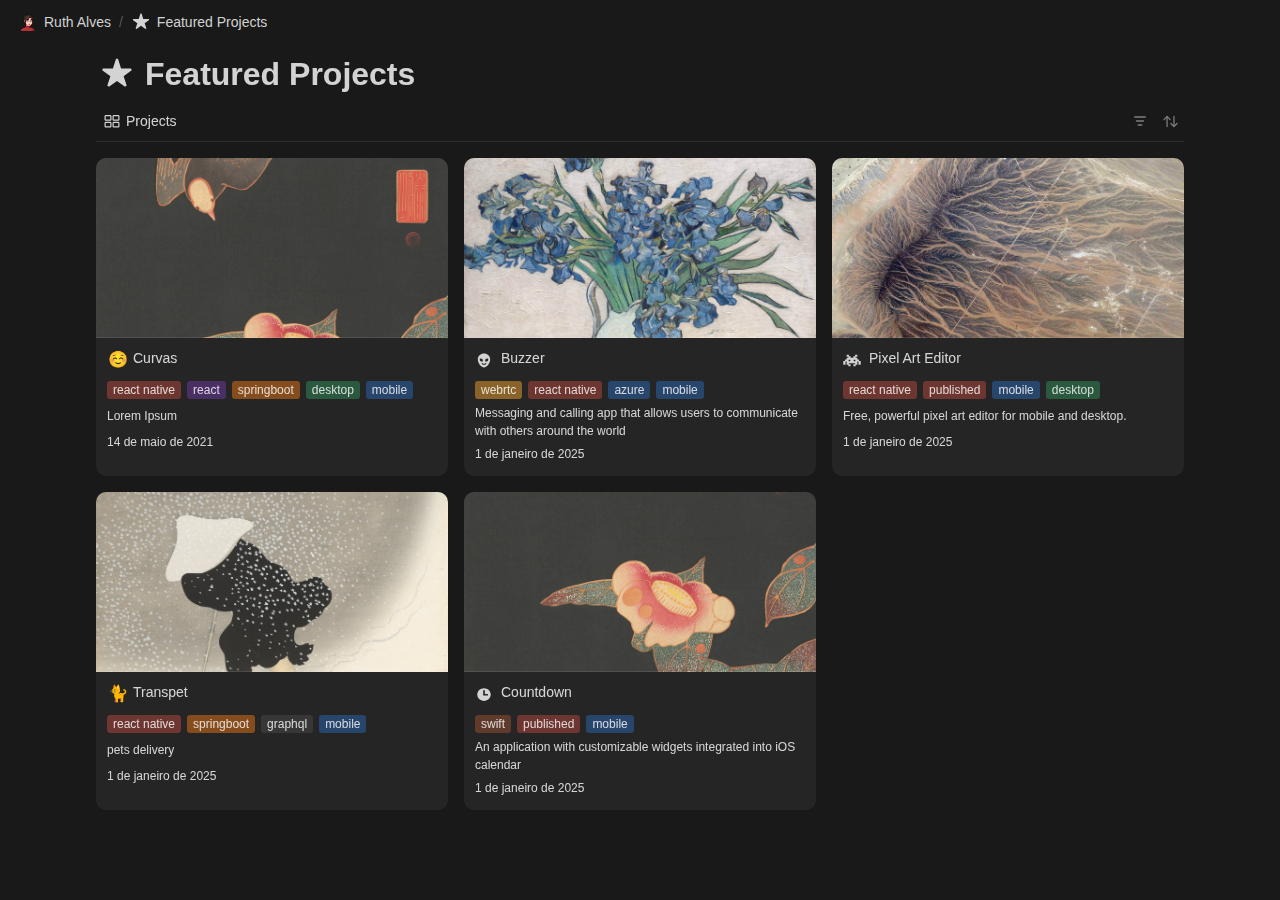
==== commit 4007d479: "initial commit" ====
--- a/17c152b4e847806595acdfc768cf2a8.html
+++ b/17c152b4e847806595acdfc768cf2a8.html
@@ -1,4 +1,4 @@
-<html class="notion-html" lang="en" style="--full-viewport-height: 441px;"><head lang="en"><meta charset="utf-8"/><meta content="width=device-width,height=device-height,initial-scale=1,maximum-scale=1,user-scalable=no,viewport-fit=cover" name="viewport"/><noscript><meta content="0;url=https://www.notion.so/disabled-javascript.html" http-equiv="refresh"/></noscript><title>Featured Projects</title><meta content="en_US" property="og:locale"/><meta content="yes" name="mobile-web-app-capable"/><meta content="app-id=1232780281" property="apple-itunes-app"/><link href="[data-uri]" rel="shortcut icon" type="image/x-icon"/><link href="/images/logo-ios.png" rel="apple-touch-icon"/><meta content="telephone=no" name="format-detection"/><meta content="no" name="msapplication-tap-highlight"/><link href="assets/4e8dd02ae0f74049b708c079bcd1feb979cff37d.css" media="print" rel="stylesheet"/><style>body{background:#fff}body.dark{background:#191919}@keyframes startup-shimmer-animation{0%{transform:translateX(-100%) translateZ(0)}100%{transform:translateX(100%) translateZ(0)}}@keyframes startup-shimmer-fade-in{0%{opacity:0}100%{opacity:1}}@keyframes startup-spinner-rotate{0%{transform:rotate(0) translateZ(0)}100%{transform:rotate(360deg) translateZ(0)}}#initial-loading-spinner{position:fixed;height:100vh;width:100vw;z-index:-1;display:none;align-items:center;justify-content:center;opacity:.5}#initial-loading-spinner svg{height:24px;width:24px;animation:startup-spinner-rotate 1s linear infinite;transform-origin:center center;pointer-events:none}#skeleton{background:#fff;position:fixed;height:100vh;width:100vw;z-index:-1;display:none;overflow:hidden}#initial-loading-spinner.show,#skeleton.show{display:flex}body.dark #skeleton{background:#191919}.notion-front-page #skeleton,.notion-mobile #skeleton{display:none}#skeleton-sidebar{background-color:#f8f8f7;box-shadow:inset -1px 0 0 0 rgba(0,0,0,.025);display:flex;width:240px;flex-direction:column;padding:12px 14px;overflow:hidden}body.dark #skeleton-sidebar{background-color:#202020;box-shadow:inset -1px 0 0 0 rgba(255,255,255,.05)}#skeleton.isElectron #skeleton-sidebar{padding-top:46px}#skeleton .row{display:flex;margin-bottom:11px;align-items:center}#skeleton .row.fadein{animation:1s ease-in 0s 1 normal both running startup-shimmer-fade-in}#skeleton .chevron{width:12px;height:12px;display:block;margin-right:4px;fill:rgba(227,226,224,.5)}body.dark #skeleton .chevron{fill:#2f2f2f}.startup-shimmer{background:rgba(227,226,224,.5);overflow:hidden;position:relative}body.dark .startup-shimmer{background:#2f2f2f}.startup-shimmer::before{content:"";position:absolute;height:100%;width:100%;z-index:1;animation:1s linear infinite startup-shimmer-animation;background:linear-gradient(90deg,rgba(0,0,0,0) 0,rgba(0,0,0,.03) 50%,rgba(0,0,0,0) 100%)}body.dark .startup-shimmer::before{background:linear-gradient(90deg,transparent 0,rgba(86,86,86,.1) 50%,transparent 100%)}#skeleton .icon{width:20px;height:20px;border-radius:4px}#skeleton .text{height:10px;border-radius:10px}#skeleton .draggable{-webkit-app-region:drag;position:absolute;top:0;left:0;width:100%;height:36px;display:none}#skeleton.isElectron .draggable{display:block}</style><link href="assets/0b53d09e27abc170614e274b58c008033ed54828.css" rel="stylesheet"/><link href="assets/injection.css" rel="stylesheet"/><style>
+<html class="notion-html" lang="pt" style="--full-viewport-height: 607px;"><head lang="en"><meta charset="utf-8"/><meta content="width=device-width,height=device-height,initial-scale=1,maximum-scale=1,user-scalable=no,viewport-fit=cover" name="viewport"/><noscript><meta content="0;url=https://www.notion.so/disabled-javascript.html" http-equiv="refresh"/></noscript><title>Featured Projects</title><meta content="en_US" property="og:locale"/><meta content="yes" name="mobile-web-app-capable"/><meta content="app-id=1232780281" property="apple-itunes-app"/><link href="[data-uri]" rel="shortcut icon" type="image/x-icon"/><link href="/images/logo-ios.png" rel="apple-touch-icon"/><meta content="telephone=no" name="format-detection"/><meta content="no" name="msapplication-tap-highlight"/><link href="assets/4e8dd02ae0f74049b708c079bcd1feb979cff37d.css" media="print" rel="stylesheet"/><style>body{background:#fff}body.dark{background:#191919}@keyframes startup-shimmer-animation{0%{transform:translateX(-100%) translateZ(0)}100%{transform:translateX(100%) translateZ(0)}}@keyframes startup-shimmer-fade-in{0%{opacity:0}100%{opacity:1}}@keyframes startup-spinner-rotate{0%{transform:rotate(0) translateZ(0)}100%{transform:rotate(360deg) translateZ(0)}}#initial-loading-spinner{position:fixed;height:100vh;width:100vw;z-index:-1;display:none;align-items:center;justify-content:center;opacity:.5}#initial-loading-spinner svg{height:24px;width:24px;animation:startup-spinner-rotate 1s linear infinite;transform-origin:center center;pointer-events:none}#skeleton{background:#fff;position:fixed;height:100vh;width:100vw;z-index:-1;display:none;overflow:hidden}#initial-loading-spinner.show,#skeleton.show{display:flex}body.dark #skeleton{background:#191919}.notion-front-page #skeleton,.notion-mobile #skeleton{display:none}#skeleton-sidebar{background-color:#f8f8f7;box-shadow:inset -1px 0 0 0 rgba(0,0,0,.025);display:flex;width:240px;flex-direction:column;padding:12px 14px;overflow:hidden}body.dark #skeleton-sidebar{background-color:#202020;box-shadow:inset -1px 0 0 0 rgba(255,255,255,.05)}#skeleton.isElectron #skeleton-sidebar{padding-top:46px}#skeleton .row{display:flex;margin-bottom:11px;align-items:center}#skeleton .row.fadein{animation:1s ease-in 0s 1 normal both running startup-shimmer-fade-in}#skeleton .chevron{width:12px;height:12px;display:block;margin-right:4px;fill:rgba(227,226,224,.5)}body.dark #skeleton .chevron{fill:#2f2f2f}.startup-shimmer{background:rgba(227,226,224,.5);overflow:hidden;position:relative}body.dark .startup-shimmer{background:#2f2f2f}.startup-shimmer::before{content:"";position:absolute;height:100%;width:100%;z-index:1;animation:1s linear infinite startup-shimmer-animation;background:linear-gradient(90deg,rgba(0,0,0,0) 0,rgba(0,0,0,.03) 50%,rgba(0,0,0,0) 100%)}body.dark .startup-shimmer::before{background:linear-gradient(90deg,transparent 0,rgba(86,86,86,.1) 50%,transparent 100%)}#skeleton .icon{width:20px;height:20px;border-radius:4px}#skeleton .text{height:10px;border-radius:10px}#skeleton .draggable{-webkit-app-region:drag;position:absolute;top:0;left:0;width:100%;height:36px;display:none}#skeleton.isElectron .draggable{display:block}</style><link href="assets/25bd6aec18829653db0527c2d1d3b1636e4cfa57.css" rel="stylesheet"/><link href="assets/injection.css" rel="stylesheet"/><style>
 
 
 		
@@ -6,17 +6,13 @@
 		.assistant-grouped-edit-chat-container .assistant-grouped-edit-insert {
 			background: initial !important;
 			border-bottom: initial !important;
-			color: rgba(55, 53, 47, 1) !important;
+			color: rgba(255, 255, 255, 0.81) !important;
 		}
 
 		.assistant-grouped-edit-chat-container .assistant-grouped-edit-remove {
 			background: initial !important;
 			border-bottom: initial !important;
-			color: rgba(199, 198, 196, 1) !important;
+			color: rgba(255, 255, 255, 0.13) !important;
 		}
 	
-	</style></head><body class="notion-body"><style id="scroll-properties"></style><div id="notion-app"><div class="notion-app-inner notion-light-theme" style='color: rgb(55, 53, 47); fill: currentcolor; line-height: 1.5; font-family: ui-sans-serif, -apple-system, BlinkMacSystemFont, "Segoe UI Variable Display", "Segoe UI", Helvetica, "Apple Color Emoji", Arial, sans-serif, "Segoe UI Emoji", "Segoe UI Symbol"; -webkit-font-smoothing: auto; background-color: white; transition: height 0.1s;'><div style="height: 100%;"><div class="notion-cursor-listener" style="width: 100vw; height: 100%; position: relative; display: flex; flex: 1 1 0%; background: white; cursor: text;"><div class="" style="order: 3; display: flex; flex-direction: column; width: 100%; overflow: hidden; isolation: auto;"><header style="background: white; max-width: 100vw; z-index: 100; user-select: none;"><div class="notion-topbar" style="width: calc(100% + 0px); max-width: 100vw; height: 44px; opacity: 1; transition: opacity 700ms, color 700ms; position: relative; left: 0px;"><div style="display: flex; justify-content: space-between; align-items: center; overflow: hidden; height: 44px; padding-left: 12px; padding-right: 10px;"><div class="notranslate shadow-cursor-breadcrumb" style="display: flex; align-items: center; line-height: 1.2; font-size: 14px; height: 100%; flex-grow: 0; margin-right: 8px; min-width: 0px;"><div class="notion-selectable notion-page-block" data-block-id="17c152b4-e847-804e-891c-fc4d84661b5a" style="display: flex; align-items: center; min-width: 0px;"><a href="ruth-alves.html" rel="noopener noreferrer" role="link" style="display: flex; color: rgb(55, 53, 47); text-decoration: none; user-select: none; transition: background 20ms ease-in; cursor: pointer; align-items: center; flex-shrink: 1; white-space: nowrap; height: 24px; border-radius: 6px; font-size: inherit; line-height: 1.2; min-width: 0px; padding: 2px 6px;"><div style="display: flex; align-items: center; min-width: 0px;"><div class="notion-record-icon notranslate" style="display: flex; align-items: center; justify-content: center; height: 20px; width: 20px; border-radius: 0.25em; flex-shrink: 0; margin-right: 6px; font-weight: 500;"><div><div class="" style="width: 100%; height: 100%;"><img referrerpolicy="same-origin" src="assets/9ef13b9f3f7e973c219496b48b1e1a6e7679c2f7.png" style="display: block; object-fit: cover; border-radius: 4px; width: 17.76px; height: 17.76px; transition: opacity 100ms ease-out;"/></div></div></div><div class="notranslate" style="white-space: nowrap; overflow: hidden; text-overflow: ellipsis; max-width: 160px;">Ruth Alves</div></div></a></div><span style="margin-left: 2px; margin-right: 2px; color: rgba(55, 53, 47, 0.5);">/</span><div aria-disabled="true" role="button" style="user-select: none; transition: background 20ms ease-in; cursor: default; display: inline-flex; align-items: center; flex-shrink: 1; white-space: nowrap; height: 24px; border-radius: 6px; font-size: 14px; line-height: 1.2; min-width: 0px; padding-left: 6px; padding-right: 6px; color: rgb(55, 53, 47);" tabindex="-1"><div class="notion-record-icon notranslate" style="display: flex; align-items: center; justify-content: center; height: 20px; width: 20px; border-radius: 0.25em; flex-shrink: 0; margin-right: 6px;"><div><div class="" style="width: 100%; height: 100%;"><img referrerpolicy="same-origin" src="assets/6a0951d03a87874a9b80478ba1e572114803e5db.svg" style="display: block; object-fit: cover; border-radius: 4px; width: 20px; height: 20px; transition: opacity 100ms ease-out;"/></div></div></div><div class="notranslate" style="white-space: nowrap; overflow: hidden; text-overflow: ellipsis; max-width: 240px;">Featured Projects</div></div></div><div style="flex-grow: 1; flex-shrink: 1;"></div><div style="display: flex; justify-content: space-between; padding-left: 10px;"><div aria-disabled="true" aria-label="Close panel" class="notion-close-sidebar" role="button" style="user-select: none; transition-behavior: normal; transition-duration: 200ms; transition-timing-function: ease; transition-property: opacity; cursor: default; opacity: 0; display: inline-flex; align-items: center; justify-content: center; flex-shrink: 0; border-radius: 6px; height: 24px; width: 24px; padding: 0px; position: relative; margin-left: 10px; fill: rgba(55, 53, 47, 0.45);" tabindex="-1"><svg class="doubleChevronRight" role="graphics-symbol" style="width: 16px; height: 16px; display: block; fill: inherit; flex-shrink: 0;" viewBox="0 0 16 16"><path d="M2.25781 14.1211C2.47656 14.1211 2.66797 14.0391 2.81836 13.8887L8.14355 8.67969C8.32812 8.49512 8.41699 8.29688 8.41699 8.06445C8.41699 7.8252 8.32812 7.62012 8.14355 7.44922L2.81836 2.24023C2.66797 2.08984 2.4834 2.00781 2.25781 2.00781C1.81348 2.00781 1.46484 2.35645 1.46484 2.80078C1.46484 3.0127 1.55371 3.21777 1.7041 3.375L6.50977 8.05762L1.7041 12.7539C1.55371 12.9043 1.46484 13.1094 1.46484 13.3281C1.46484 13.7725 1.81348 14.1211 2.25781 14.1211ZM8.36914 14.1211C8.58789 14.1211 8.77246 14.0391 8.92285 13.8887L14.2549 8.67969C14.4395 8.49512 14.5283 8.29688 14.5283 8.06445C14.5283 7.8252 14.4326 7.62012 14.2549 7.44922L8.92285 2.24023C8.77246 2.08984 8.58789 2.00781 8.36914 2.00781C7.9248 2.00781 7.56934 2.35645 7.56934 2.80078C7.56934 3.0127 7.66504 3.21777 7.81543 3.375L12.6211 8.05762L7.81543 12.7539C7.66504 12.9043 7.56934 13.1094 7.56934 13.3281C7.56934 13.7725 7.9248 14.1211 8.36914 14.1211Z"></path></svg></div><div style="display: flex;"><div role="button" style="user-select: none; transition: background 20ms ease-in; cursor: pointer; display: inline-flex; align-items: center; flex-shrink: 0; white-space: nowrap; height: 28px; border-radius: 6px; font-size: 14px; line-height: 1.2; min-width: 0px; padding-left: 8px; padding-right: 8px; color: rgb(55, 53, 47);" tabindex="0"><svg class="search" role="graphics-symbol" style="width: 14px; height: 14px; display: block; fill: inherit; flex-shrink: 0;" viewBox="0 0 16 16"><path d="M.281 6.438c0-.875.164-1.696.492-2.461a6.484 6.484 0 011.375-2.032A6.237 6.237 0 016.64.078 6.2 6.2 0 019.11.57c.77.328 1.447.787 2.03 1.375a6.374 6.374 0 011.368 2.032c.333.765.5 1.586.5 2.46 0 .688-.107 1.342-.32 1.961a6.28 6.28 0 01-.868 1.696l3.563 3.578c.11.104.19.226.242.367.057.14.086.29.086.445 0 .22-.05.417-.149.594a1.122 1.122 0 01-1 .57c-.156 0-.307-.028-.453-.086a1.058 1.058 0 01-.382-.25l-3.586-3.585c-.5.333-1.047.596-1.641.789a6.089 6.089 0 01-1.86.28 6.237 6.237 0 01-2.468-.491 6.4 6.4 0 01-2.024-1.367A6.509 6.509 0 01.773 8.913a6.256 6.256 0 01-.492-2.476zm1.664 0c0 .65.12 1.26.36 1.828a4.775 4.775 0 001.015 1.5c.433.427.933.763 1.5 1.007a4.548 4.548 0 001.82.368c.652 0 1.261-.123 1.829-.368a4.747 4.747 0 002.508-2.507 4.567 4.567 0 00.367-1.829c0-.645-.123-1.252-.367-1.82a4.776 4.776 0 00-1.016-1.5A4.578 4.578 0 008.469 2.11a4.567 4.567 0 00-1.828-.367c-.646 0-1.253.123-1.82.367a4.667 4.667 0 00-1.5 1.008c-.433.432-.772.932-1.016 1.5a4.633 4.633 0 00-.36 1.82z"></path></svg></div><div aria-label="More actions" role="button" style="user-select: none; transition: background 20ms ease-in; cursor: pointer; display: flex; align-items: center; justify-content: center; width: 32px; height: 28px; border-radius: 4px;" tabindex="0"><svg class="ellipsis" role="graphics-symbol" style="width: 18px; height: 18px; display: block; fill: inherit; flex-shrink: 0;" viewBox="0 0 16 16"><path d="M2.887 9.014c.273 0 .52-.064.738-.192.219-.132.394-.307.526-.526.133-.219.199-.46.199-.725 0-.405-.142-.747-.424-1.025a1.41 1.41 0 00-1.04-.417c-.264 0-.505.066-.724.198a1.412 1.412 0 00-.718 1.244c0 .265.064.506.192.725.132.219.307.394.526.526.219.128.46.192.725.192zm5.113 0a1.412 1.412 0 001.244-.718c.132-.219.198-.46.198-.725 0-.405-.14-.747-.423-1.025A1.386 1.386 0 008 6.129c-.264 0-.506.066-.725.198a1.412 1.412 0 00-.718 1.244c0 .265.064.506.192.725.132.219.308.394.526.526.22.128.46.192.725.192zm5.106 0c.265 0 .506-.064.725-.192.219-.132.394-.307.526-.526.133-.219.199-.46.199-.725 0-.405-.142-.747-.424-1.025a1.394 1.394 0 00-1.026-.417 1.474 1.474 0 00-1.265.718c-.127.218-.19.46-.19.724 0 .265.063.506.19.725.133.219.308.394.527.526.223.128.47.192.738.192z"></path></svg></div><div role="button" style="user-select: none; transition: background 20ms ease-in; cursor: pointer; display: inline-flex; align-items: center; justify-content: center; white-space: nowrap; border-radius: 6px; height: 32px; padding: 0px 10px; font-size: 14px; line-height: 1.2; border: 1px solid rgba(55, 53, 47, 0.16); margin-left: 8px;" tabindex="0">Made with<svg class="notionLogo" role="graphics-symbol" style="width: 14px; height: 14px; display: block; fill: inherit; flex-shrink: 0; margin-left: 6px;" viewBox="0 0 120 126"><path d="M 20.6927 21.9315C 24.5836 25.0924 26.0432 24.8512 33.3492 24.3638L 102.228 20.2279C 103.689 20.2279 102.474 18.7705 101.987 18.5283L 90.5477 10.2586C 88.3558 8.55699 85.4356 6.60818 79.8387 7.09563L 13.1433 11.9602C 10.711 12.2014 10.2251 13.4175 11.1939 14.3924L 20.6927 21.9315ZM 24.8281 37.9835L 24.8281 110.456C 24.8281 114.351 26.7745 115.808 31.1553 115.567L 106.853 111.187C 111.236 110.946 111.724 108.267 111.724 105.103L 111.724 33.1169C 111.724 29.958 110.509 28.2544 107.826 28.4976L 28.721 33.1169C 25.8018 33.3622 24.8281 34.8225 24.8281 37.9835ZM 99.5567 41.8711C 100.042 44.0622 99.5567 46.2512 97.3618 46.4974L 93.7143 47.2241L 93.7143 100.728C 90.5477 102.43 87.6275 103.403 85.1942 103.403C 81.2983 103.403 80.3226 102.186 77.4044 98.54L 53.5471 61.087L 53.5471 97.3239L 61.0964 99.0275C 61.0964 99.0275 61.0964 103.403 55.0057 103.403L 38.2148 104.377C 37.727 103.403 38.2148 100.973 39.9179 100.486L 44.2996 99.2717L 44.2996 51.36L 38.2158 50.8725C 37.728 48.6815 38.9431 45.5225 42.3532 45.2773L 60.3661 44.0631L 85.1942 82.0036L 85.1942 48.4402L 78.864 47.7136C 78.3781 45.0351 80.3226 43.0902 82.7569 42.849L 99.5567 41.8711ZM 7.5434 5.39404L 76.9175 0.285276C 85.4366 -0.445402 87.6285 0.0440428 92.983 3.93368L 115.128 19.4982C 118.782 22.1747 120 22.9034 120 25.8211L 120 111.187C 120 116.537 118.051 119.701 111.237 120.185L 30.6734 125.05C 25.5584 125.294 23.124 124.565 20.4453 121.158L 4.13735 99.9994C 1.21516 96.1048 0 93.191 0 89.7819L 0 13.903C 0 9.5279 1.94945 5.8785 7.5434 5.39404Z"></path></svg></div></div></div></div></div><div style="width: calc(100% + 0px); user-select: none;"></div></header><main class="notion-frame" style="flex-grow: 0; flex-shrink: 1; display: flex; flex-direction: column; background: white; z-index: 1; height: calc(-44px + 100vh); max-height: 100%; position: relative; width: 780px; transform: translateX(0px); transition-duration: 200ms; transition-timing-function: ease; transition-property: width, transform;"><div style="display: contents;"><div class="notion-scroller vertical horizontal" style="z-index: 1; display: flex; flex-direction: column; flex-grow: 1; position: relative; overflow: auto; margin-right: 0px; margin-bottom: 0px;"><div class="sticky-portal-target" data-sticky-stack-name="default" style="position: sticky; z-index: 85; width: 100%; top: 0px; left: 0px; height: 0px; flex: 0 1 0%;"></div><div style="position: absolute; top: 0px; left: 0px; z-index: 99;"><div class="notion-selectable-hover-menu-item"></div></div><div style="width: 100%; display: flex; flex-direction: column; align-items: center; flex-shrink: 0; flex-grow: 0; position: sticky; left: 0px;"><div class="pseudoSelection" contenteditable="false" data-content-editable-void="true" style="user-select: none; --pseudoSelection--background: transparent; width: 100%; display: flex; flex-direction: column; align-items: center; flex-shrink: 0; flex-grow: 0; position: sticky; left: 0px; z-index: 2;"></div><div style="max-width: 100%; padding-left: calc(96px + env(safe-area-inset-left)); width: 100%; transition-duration: 200ms; transition-timing-function: ease; transition-property: width;"><div class="notion-page-controls" style='display: flex; justify-content: flex-start; flex-wrap: wrap; padding-top: 4px; padding-bottom: 4px; margin-left: -1px; color: rgba(55, 53, 47, 0.5); font-family: ui-sans-serif, -apple-system, BlinkMacSystemFont, "Segoe UI Variable Display", "Segoe UI", Helvetica, "Apple Color Emoji", Arial, sans-serif, "Segoe UI Emoji", "Segoe UI Symbol"; pointer-events: auto;'></div><div style="padding-right: calc(96px + env(safe-area-inset-right)); margin-bottom: 8px; width: 684px;"><div style="display: flex; align-items: flex-start;"><div class="notion-record-icon notranslate" style="display: flex; align-items: center; justify-content: center; height: 36px; width: 36px; border-radius: 0.25em; flex-shrink: 0; position: relative; z-index: 1; margin: 4px 8px 0px 3px; pointer-events: auto;"><div><div class="" style="width: 100%; height: 100%;"><img alt="Page icon" referrerpolicy="same-origin" src="assets/6a0951d03a87874a9b80478ba1e572114803e5db.svg" style="display: block; object-fit: cover; border-radius: 4px; width: 36px; height: 36px; transition: opacity 100ms ease-out;"/></div></div></div><div><div class="notion-selectable notion-collection_view_page-block" data-block-id="17c152b4-e847-8065-95ac-dfc768cf2a88" style='color: rgb(55, 53, 47); font-weight: 700; line-height: 1.2; font-size: 32px; font-family: ui-sans-serif, -apple-system, BlinkMacSystemFont, "Segoe UI Variable Display", "Segoe UI", Helvetica, "Apple Color Emoji", Arial, sans-serif, "Segoe UI Emoji", "Segoe UI Symbol"; cursor: text; display: flex; align-items: center;'><h1 contenteditable="false" data-content-editable-leaf="true" placeholder="Untitled" spellcheck="true" style="max-width: 100%; width: 100%; white-space: pre-wrap; word-break: break-word; caret-color: rgb(55, 53, 47); padding-top: 3px; padding-left: 2px; padding-right: 2px; font-size: 1em; font-weight: inherit; margin: 0px;">Featured Projects</h1></div><div style="margin-left: 4px;"></div></div></div></div></div></div><div style="display: contents;"><div contenteditable="false" data-content-editable-void="true" style="min-height: 40px; padding-left: 96px; padding-right: 96px; position: sticky; left: 0px; flex-shrink: 0; z-index: 86;"><div></div><div class="notion-selectable notion-collection_view_page-block" data-block-id="17c152b4-e847-8065-95ac-dfc768cf2a88"><div style="display: flex; align-items: center; height: 40px; box-shadow: rgb(233, 233, 231) 0px 1px 0px; margin-bottom: 1px; left: 96px; width: 100%;"><div role="tablist" style="display: flex; align-items: center; height: 100%; flex-grow: 1; overflow: hidden;"><div class="notion-collection-view-tab-button" style="display: flex; align-items: center; background: none; height: 100%;"><div aria-selected="true" role="tab" style="user-select: none; transition: background 20ms ease-in; cursor: pointer; display: flex; align-items: center; flex-shrink: 0; white-space: nowrap; height: 28px; border-radius: 6px; font-size: 14px; line-height: 1.2; min-width: 0px; padding-left: 8px; padding-right: 8px; color: rgb(55, 53, 47); font-weight: 500; max-width: 220px;" tabindex="0"><svg class="collectionGallery" role="graphics-symbol" style="width: 16px; height: 16px; display: block; fill: rgb(55, 53, 47); flex-shrink: 0; margin-right: 6px;" viewBox="0 0 16 16"><path d="M2.0542 7.75952H5.96973C7.00464 7.75952 7.50562 7.25854 7.50562 6.19727V3.58691C7.50562 2.53223 7.00464 2.03125 5.96973 2.03125H2.0542C1.01929 2.03125 0.518311 2.53223 0.518311 3.58691V6.19727C0.518311 7.25854 1.01929 7.75952 2.0542 7.75952ZM10.0303 7.75952H13.9392C14.9741 7.75952 15.4751 7.25854 15.4751 6.19727V3.58691C15.4751 2.53223 14.9741 2.03125 13.9392 2.03125H10.0303C8.98877 2.03125 8.48779 2.53223 8.48779 3.58691V6.19727C8.48779 7.25854 8.98877 7.75952 10.0303 7.75952ZM2.06079 6.55322C1.83008 6.55322 1.71802 6.44116 1.71802 6.20386V3.58032C1.71802 3.34961 1.83008 3.23755 2.06079 3.23755H5.96313C6.18726 3.23755 6.30591 3.34961 6.30591 3.58032V6.20386C6.30591 6.44116 6.18726 6.55322 5.96313 6.55322H2.06079ZM10.0369 6.55322C9.79956 6.55322 9.69409 6.44116 9.69409 6.20386V3.58032C9.69409 3.34961 9.79956 3.23755 10.0369 3.23755H13.9392C14.1633 3.23755 14.2754 3.34961 14.2754 3.58032V6.20386C14.2754 6.44116 14.1633 6.55322 13.9392 6.55322H10.0369ZM2.0542 14.4634H5.96973C7.00464 14.4634 7.50562 13.969 7.50562 12.9077V10.2974C7.50562 9.24268 7.00464 8.7417 5.96973 8.7417H2.0542C1.01929 8.7417 0.518311 9.24268 0.518311 10.2974V12.9077C0.518311 13.969 1.01929 14.4634 2.0542 14.4634ZM10.0303 14.4634H13.9392C14.9741 14.4634 15.4751 13.969 15.4751 12.9077V10.2974C15.4751 9.24268 14.9741 8.7417 13.9392 8.7417H10.0303C8.98877 8.7417 8.48779 9.24268 8.48779 10.2974V12.9077C8.48779 13.969 8.98877 14.4634 10.0303 14.4634ZM2.06079 13.2637C1.83008 13.2637 1.71802 13.1516 1.71802 12.9143V10.2974C1.71802 10.0601 1.83008 9.94141 2.06079 9.94141H5.96313C6.18726 9.94141 6.30591 10.0601 6.30591 10.2974V12.9143C6.30591 13.1516 6.18726 13.2637 5.96313 13.2637H2.06079ZM10.0369 13.2637C9.79956 13.2637 9.69409 13.1516 9.69409 12.9143V10.2974C9.69409 10.0601 9.79956 9.94141 10.0369 9.94141H13.9392C14.1633 9.94141 14.2754 10.0601 14.2754 10.2974V12.9143C14.2754 13.1516 14.1633 13.2637 13.9392 13.2637H10.0369Z"></path></svg><span style="white-space: nowrap; overflow: hidden; text-overflow: ellipsis; margin-top: 1px;">Projects</span></div></div></div><div style="display: flex; align-items: center; gap: 2px; opacity: 1; transition-duration: 200ms; transition-timing-function: ease; transition-property: opacity;"><div style="position: relative;"><div aria-label="Filter" role="button" style="user-select: none; transition: background 20ms ease-in; cursor: pointer; display: flex; align-items: center; justify-content: center; flex-shrink: 0; border-radius: 6px; height: 28px; width: 28px; padding: 6px; font-size: 14px; color: rgba(55, 53, 47, 0.45); fill: rgba(55, 53, 47, 0.45); font-weight: 400; line-height: 1;" tabindex="0"><svg class="filter" role="graphics-symbol" style="width: 16px; display: block; fill: rgba(55, 53, 47, 0.45); flex-shrink: 0;" viewBox="0 0 16 16"><path clip-rule="evenodd" d="M2 4C2 3.58579 2.33579 3.25 2.75 3.25H13.25C13.6642 3.25 14 3.58579 14 4C14 4.41421 13.6642 4.75 13.25 4.75H2.75C2.33579 4.75 2 4.41421 2 4Z" fill-rule="evenodd"></path><path clip-rule="evenodd" d="M3.75 8C3.75 7.58579 4.08579 7.25 4.5 7.25H11.5C11.9142 7.25 12.25 7.58579 12.25 8C12.25 8.41421 11.9142 8.75 11.5 8.75H4.5C4.08579 8.75 3.75 8.41421 3.75 8Z" fill-rule="evenodd"></path><path clip-rule="evenodd" d="M5.5 12C5.5 11.5858 5.83579 11.25 6.25 11.25H9.75C10.1642 11.25 10.5 11.5858 10.5 12C10.5 12.4142 10.1642 12.75 9.75 12.75H6.25C5.83579 12.75 5.5 12.4142 5.5 12Z" fill-rule="evenodd"></path></svg></div></div><div style="position: relative;"><div aria-label="Sort" role="button" style="user-select: none; transition: background 20ms ease-in; cursor: pointer; display: flex; align-items: center; justify-content: center; flex-shrink: 0; border-radius: 6px; height: 28px; width: 28px; padding: 6px; font-size: 14px; color: rgba(55, 53, 47, 0.45); fill: rgba(55, 53, 47, 0.45); font-weight: 400; line-height: 1;" tabindex="0"><svg class="sortPadded" role="graphics-symbol" style="width: 21px; display: block; fill: rgba(55, 53, 47, 0.45); flex-shrink: 0;" viewBox="0 0 24 24"><path d="M7.50879 5.80273L4.06348 9.32324C3.92676 9.4668 3.83789 9.67188 3.83789 9.85645C3.83789 10.2803 4.13184 10.5674 4.54883 10.5674C4.75391 10.5674 4.91797 10.499 5.04785 10.3623L6.46289 8.89941L7.37891 7.83984L7.32422 9.30273V17.8477C7.32422 18.2715 7.625 18.5723 8.04199 18.5723C8.45898 18.5723 8.75977 18.2715 8.75977 17.8477V9.30273L8.70508 7.83984L9.62793 8.89941L11.0361 10.3623C11.166 10.499 11.3369 10.5674 11.5352 10.5674C11.9521 10.5674 12.2461 10.2803 12.2461 9.85645C12.2461 9.67188 12.1641 9.4668 12.0205 9.32324L8.58203 5.80273C8.28125 5.48828 7.80957 5.48145 7.50879 5.80273ZM16.4912 18.3398L19.9365 14.8057C20.0732 14.6689 20.1621 14.4639 20.1621 14.2793C20.1621 13.8555 19.8682 13.5684 19.4512 13.5684C19.2461 13.5684 19.082 13.6367 18.9453 13.7734L17.5371 15.2295L16.6211 16.2959L16.6758 14.833V6.28809C16.6758 5.87109 16.375 5.56348 15.958 5.56348C15.541 5.56348 15.2334 5.87109 15.2334 6.28809V14.833L15.2881 16.2959L14.3721 15.2295L12.9639 13.7734C12.8271 13.6367 12.6631 13.5684 12.4648 13.5684C12.0479 13.5684 11.7539 13.8555 11.7539 14.2793C11.7539 14.4639 11.8359 14.6689 11.9727 14.8057L15.418 18.3398C15.7188 18.6475 16.1904 18.6543 16.4912 18.3398Z"></path></svg></div></div><div aria-label="Search" role="button" style="user-select: none; transition: background 20ms ease-in; cursor: pointer; display: flex; align-items: center; justify-content: center; flex-shrink: 0; border-radius: 6px; height: 28px; width: 28px; padding: 6px; font-size: 14px; color: rgba(55, 53, 47, 0.45); fill: rgba(55, 53, 47, 0.45); font-weight: 400; line-height: 1;" tabindex="0"><svg class="collectionSearch" role="graphics-symbol" style="width: 14px; display: block; fill: rgba(55, 53, 47, 0.45); flex-shrink: 0;" viewBox="0 0 16 16"><path d="M0 6.35938C0 9.86719 2.85156 12.7188 6.35938 12.7188C7.66406 12.7188 8.85938 12.3203 9.85938 11.6406L13.4531 15.2344C13.6719 15.4609 13.9766 15.5625 14.2812 15.5625C14.9453 15.5625 15.4219 15.0625 15.4219 14.4141C15.4219 14.1016 15.3125 13.8125 15.1016 13.5938L11.5312 10.0156C12.2734 8.99219 12.7188 7.72656 12.7188 6.35938C12.7188 2.85156 9.86719 0 6.35938 0C2.85156 0 0 2.85156 0 6.35938ZM1.65625 6.35938C1.65625 3.76562 3.75781 1.65625 6.35938 1.65625C8.95312 1.65625 11.0625 3.76562 11.0625 6.35938C11.0625 8.95312 8.95312 11.0625 6.35938 11.0625C3.75781 11.0625 1.65625 8.95312 1.65625 6.35938Z"></path></svg></div></div></div></div><div dir="ltr" style="left: 96px; width: 100%;"></div></div><div contenteditable="false" data-content-editable-void="true" style="flex-grow: 1; flex-shrink: 0; display: flex; flex-direction: column; position: relative;"><div class="notion-scroller notion-collection-view-body" style="z-index: 1; flex-grow: 1; flex-shrink: 0; height: 100%; margin-right: 0px; margin-bottom: 0px;"><div class="notion-gallery-view" style="padding-bottom: 180px; padding-left: 96px; padding-right: 96px; min-width: calc(100% - 192px);"><div class="notion-selectable notion-collection_view_page-block" data-block-id="17c152b4-e847-8065-95ac-dfc768cf2a88"><div><div style="display: grid; position: relative; grid-template-columns: repeat(auto-fill, minmax(320px, 1fr)); gap: 16px; padding-top: 16px; padding-bottom: 4px;"><div style="width: 4px; position: absolute; top: 16px; bottom: 4px;"><div class="notion-selectable notion-collection_view_page-block" data-block-id="17c152b4-e847-8065-95ac-dfc768cf2a88" style="width: 100%; height: 100%;"></div></div><div class="notion-selectable notion-page-block notion-collection-item" data-block-id="17c152b4-e847-817f-836e-d9b2321e1910"><a href="curvas.html" rel="noopener noreferrer" role="link" style="display: flex; color: inherit; text-decoration: none; user-select: none; transition: background 100ms ease-out; cursor: pointer; border-radius: 10px; position: static; overflow: hidden; background: white; height: 100%; box-shadow: rgba(15, 15, 15, 0.07) 0px 0px 0px 1px, rgba(15, 15, 15, 0.05) 0px 2px 4px; flex-direction: column;"><div style="position: relative; width: 100%; z-index: 1;"><div style="width: 100%; cursor: inherit;"><div style="height: 180px; position: relative; pointer-events: none; overflow: hidden;"><div class="" style="width: 100%; height: 100%;"><img referrerpolicy="same-origin" src="assets/d24c1fedd4842a8748b224cdb05a73e65e7ffe83.jpg" style="display: block; object-fit: cover; border-radius: 1px 1px 0px 0px; width: 100%; height: 180px; object-position: center 50%;"/></div><div style="position: absolute; left: 0px; right: 0px; bottom: 0px; border-bottom: 1px solid rgba(55, 53, 47, 0.09);"></div></div></div><div aria-hidden="true" style='background: rgba(0, 0, 0, 0.4); border-radius: 4px; color: white; font-size: 12px; font-family: ui-sans-serif, -apple-system, BlinkMacSystemFont, "Segoe UI Variable Display", "Segoe UI", Helvetica, "Apple Color Emoji", Arial, sans-serif, "Segoe UI Emoji", "Segoe UI Symbol"; width: 180px; left: calc(50% - 90px); padding: 0.3em 1.5em; pointer-events: none; position: absolute; top: calc(50% - 10px); text-align: center; opacity: 0;'>Drag image to reposition</div><div style='color: rgba(55, 53, 47, 0.65); fill: rgba(55, 53, 47, 0.65); font-size: 12px; background: white; box-shadow: rgba(15, 15, 15, 0.1) 0px 0px 0px 1px, rgba(15, 15, 15, 0.1) 0px 2px 4px; display: flex; white-space: nowrap; border-radius: 4px; max-width: calc(100% - 16px); min-height: 24px; overflow: hidden; pointer-events: none; opacity: 0; font-family: ui-sans-serif, -apple-system, BlinkMacSystemFont, "Segoe UI Variable Display", "Segoe UI", Helvetica, "Apple Color Emoji", Arial, sans-serif, "Segoe UI Emoji", "Segoe UI Symbol"; position: absolute; right: 8px; z-index: 2; top: 8px;'><div role="button" style="user-select: none; transition: background 20ms ease-in; cursor: pointer; display: flex; align-items: center; justify-content: center; padding: 4px 6px; border-right: none; font-weight: 500; color: rgba(55, 53, 47, 0.65); fill: rgba(55, 53, 47, 0.65);" tabindex="0"><svg class="dots" role="graphics-symbol" style="width: 14px; height: 14px; display: block; fill: inherit; flex-shrink: 0;" viewBox="0 0 13 3"><g><path d="M3,1.5A1.5,1.5,0,1,1,1.5,0,1.5,1.5,0,0,1,3,1.5Z"></path><path d="M8,1.5A1.5,1.5,0,1,1,6.5,0,1.5,1.5,0,0,1,8,1.5Z"></path><path d="M13,1.5A1.5,1.5,0,1,1,11.5,0,1.5,1.5,0,0,1,13,1.5Z"></path></g></svg></div></div></div><div style="position: relative; width: 100%; display: flex; padding: 8px 10px 6px;"><div class="notion-record-icon notranslate" role="button" style="user-select: none; transition: background 20ms ease-in; cursor: pointer; display: flex; align-items: center; justify-content: center; height: 24px; width: 24px; border-radius: 5px; flex-shrink: 0; float: left; margin-left: -2px; margin-top: 2px; margin-right: 4px;" tabindex="0"><div style="display: flex; align-items: center; justify-content: center; height: 18px; width: 18px;"><div style="height: 12.6px; width: 12.6px; font-size: 12.6px; line-height: 1; margin-left: 0px; color: black;"><img alt="☺️" aria-label="☺️" class="notion-emoji" src="[data-uri]" style="width: 100%;
-height: 100%;
-background: url(assets/6101f88ab4529ee25e026ff331f3a4a5b65ac27c.png) 95% 6.66667%/6100% 6100%"/></div></div></div><div contenteditable="false" data-content-editable-leaf="true" placeholder="New page" spellcheck="true" style="max-width: 100%; width: auto; white-space: pre-wrap; word-break: break-word; caret-color: rgb(55, 53, 47); pointer-events: none; flex-grow: 1; padding: 2px 1px; font-size: 14px; line-height: 1.5; min-height: 21px; font-weight: 500;">Curvas</div></div><div style="padding-top: 0px; line-height: 1.5; display: flex; flex-direction: column; padding-bottom: 8px;"><div style="position: relative; display: flex; overflow: hidden; align-items: center; border-radius: 5px; margin: 0px 6px 2px; padding: 0px 5px; font-size: 12px; min-height: 24px; white-space: normal; min-width: fit-content; width: fit-content;"><div style="display: flex; min-width: 0px; flex-shrink: 0; flex-wrap: wrap; width: 100%; gap: 4px 6px;"><div style="display: flex; align-items: center; flex-shrink: 0; min-width: 0px; max-width: 100%; height: 18px; margin: 0px; border-radius: 3px; padding-left: 6px; padding-right: 6px; line-height: 120%; font-size: 12px; color: rgb(93, 23, 21); background: rgb(255, 226, 221); white-space: nowrap; overflow: hidden; text-overflow: ellipsis;"><div style="white-space: nowrap; overflow: hidden; text-overflow: ellipsis; display: inline-flex; align-items: center; height: 18px; line-height: 18px;"><span style="white-space: nowrap; overflow: hidden; text-overflow: ellipsis;">react native</span></div></div><div style="display: flex; align-items: center; flex-shrink: 0; min-width: 0px; max-width: 100%; height: 18px; margin: 0px; border-radius: 3px; padding-left: 6px; padding-right: 6px; line-height: 120%; font-size: 12px; color: rgb(65, 36, 84); background: rgb(232, 222, 238); white-space: nowrap; overflow: hidden; text-overflow: ellipsis;"><div style="white-space: nowrap; overflow: hidden; text-overflow: ellipsis; display: inline-flex; align-items: center; height: 18px; line-height: 18px;"><span style="white-space: nowrap; overflow: hidden; text-overflow: ellipsis;">react</span></div></div><div style="display: flex; align-items: center; flex-shrink: 0; min-width: 0px; max-width: 100%; height: 18px; margin: 0px; border-radius: 3px; padding-left: 6px; padding-right: 6px; line-height: 120%; font-size: 12px; color: rgb(73, 41, 14); background: rgb(250, 222, 201); white-space: nowrap; overflow: hidden; text-overflow: ellipsis;"><div style="white-space: nowrap; overflow: hidden; text-overflow: ellipsis; display: inline-flex; align-items: center; height: 18px; line-height: 18px;"><span style="white-space: nowrap; overflow: hidden; text-overflow: ellipsis;">springboot</span></div></div><div style="display: flex; align-items: center; flex-shrink: 0; min-width: 0px; max-width: 100%; height: 18px; margin: 0px; border-radius: 3px; padding-left: 6px; padding-right: 6px; line-height: 120%; font-size: 12px; color: rgb(28, 56, 41); background: rgb(219, 237, 219); white-space: nowrap; overflow: hidden; text-overflow: ellipsis;"><div style="white-space: nowrap; overflow: hidden; text-overflow: ellipsis; display: inline-flex; align-items: center; height: 18px; line-height: 18px;"><span style="white-space: nowrap; overflow: hidden; text-overflow: ellipsis;">desktop</span></div></div><div style="display: flex; align-items: center; flex-shrink: 0; min-width: 0px; max-width: 100%; height: 18px; margin: 0px; border-radius: 3px; padding-left: 6px; padding-right: 6px; line-height: 120%; font-size: 12px; color: rgb(24, 51, 71); background: rgb(211, 229, 239); white-space: nowrap; overflow: hidden; text-overflow: ellipsis;"><div style="white-space: nowrap; overflow: hidden; text-overflow: ellipsis; display: inline-flex; align-items: center; height: 18px; line-height: 18px;"><span style="white-space: nowrap; overflow: hidden; text-overflow: ellipsis;">mobile</span></div></div></div></div><div style="position: relative; display: flex; overflow: hidden; align-items: center; border-radius: 5px; margin: 0px 6px 2px; padding: 0px 5px; font-size: 12px; min-height: 24px; white-space: normal; min-width: fit-content; width: fit-content;"><div style="line-height: 1.5; white-space: pre-wrap; word-break: break-word; overflow: hidden;"><span>Lorem Ipsum</span></div></div><div style="position: relative; display: flex; overflow: hidden; align-items: center; border-radius: 5px; margin: 0px 6px 2px; padding: 0px 5px; font-size: 12px; min-height: 24px; white-space: normal; min-width: fit-content; width: fit-content;"><div style="line-height: 1.5; white-space: pre-wrap; word-break: break-word; overflow: hidden;"><div style="line-height: 1.5; white-space: pre-wrap; word-break: break-word; overflow: hidden; display: inline;">May 14, 2021</div></div></div></div></a></div><div class="notion-selectable notion-page-block notion-collection-item" data-block-id="17c152b4-e847-80b6-8936-c76c713d7027"><a href="buzzer.html" rel="noopener noreferrer" role="link" style="display: flex; color: inherit; text-decoration: none; user-select: none; transition: background 100ms ease-out; cursor: pointer; border-radius: 10px; position: static; overflow: hidden; background: white; height: 100%; box-shadow: rgba(15, 15, 15, 0.07) 0px 0px 0px 1px, rgba(15, 15, 15, 0.05) 0px 2px 4px; flex-direction: column;"><div style="position: relative; width: 100%; z-index: 1;"><div style="width: 100%; cursor: inherit;"><div style="height: 180px; position: relative; pointer-events: none; overflow: hidden;"><div class="" style="width: 100%; height: 100%;"><img referrerpolicy="same-origin" src="assets/690a050d77b14f7bf34a77c901c3fd3752e75b9e.jpg" style="display: block; object-fit: cover; border-radius: 1px 1px 0px 0px; width: 100%; height: 180px; object-position: center 50%;"/></div><div style="position: absolute; left: 0px; right: 0px; bottom: 0px; border-bottom: 1px solid rgba(55, 53, 47, 0.09);"></div></div></div><div aria-hidden="true" style='background: rgba(0, 0, 0, 0.4); border-radius: 4px; color: white; font-size: 12px; font-family: ui-sans-serif, -apple-system, BlinkMacSystemFont, "Segoe UI Variable Display", "Segoe UI", Helvetica, "Apple Color Emoji", Arial, sans-serif, "Segoe UI Emoji", "Segoe UI Symbol"; width: 180px; left: calc(50% - 90px); padding: 0.3em 1.5em; pointer-events: none; position: absolute; top: calc(50% - 10px); text-align: center; opacity: 0;'>Drag image to reposition</div><div style='color: rgba(55, 53, 47, 0.65); fill: rgba(55, 53, 47, 0.65); font-size: 12px; background: white; box-shadow: rgba(15, 15, 15, 0.1) 0px 0px 0px 1px, rgba(15, 15, 15, 0.1) 0px 2px 4px; display: flex; white-space: nowrap; border-radius: 4px; max-width: calc(100% - 16px); min-height: 24px; overflow: hidden; pointer-events: none; opacity: 0; font-family: ui-sans-serif, -apple-system, BlinkMacSystemFont, "Segoe UI Variable Display", "Segoe UI", Helvetica, "Apple Color Emoji", Arial, sans-serif, "Segoe UI Emoji", "Segoe UI Symbol"; position: absolute; right: 8px; z-index: 2; top: 8px;'><div role="button" style="user-select: none; transition: background 20ms ease-in; cursor: pointer; display: flex; align-items: center; justify-content: center; padding: 4px 6px; border-right: none; font-weight: 500; color: rgba(55, 53, 47, 0.65); fill: rgba(55, 53, 47, 0.65);" tabindex="0"><svg class="dots" role="graphics-symbol" style="width: 14px; height: 14px; display: block; fill: inherit; flex-shrink: 0;" viewBox="0 0 13 3"><g><path d="M3,1.5A1.5,1.5,0,1,1,1.5,0,1.5,1.5,0,0,1,3,1.5Z"></path><path d="M8,1.5A1.5,1.5,0,1,1,6.5,0,1.5,1.5,0,0,1,8,1.5Z"></path><path d="M13,1.5A1.5,1.5,0,1,1,11.5,0,1.5,1.5,0,0,1,13,1.5Z"></path></g></svg></div></div></div><div style="position: relative; width: 100%; display: flex; padding: 8px 10px 6px;"><div class="notion-record-icon notranslate" role="button" style="user-select: none; transition: background 20ms ease-in; cursor: pointer; display: flex; align-items: center; justify-content: center; height: 24px; width: 24px; border-radius: 5px; flex-shrink: 0; float: left; margin-left: -2px; margin-top: 2px; margin-right: 4px;" tabindex="0"><div><div class="" style="width: 100%; height: 100%;"><img referrerpolicy="same-origin" src="assets/7abedc39c2a444961f337710d26cf90b7844a43e.svg" style="display: block; object-fit: cover; border-radius: 4px; width: 17.28px; height: 17.28px; transition: opacity 100ms ease-out;"/></div></div></div><div contenteditable="false" data-content-editable-leaf="true" placeholder="New page" spellcheck="true" style="max-width: 100%; width: auto; white-space: pre-wrap; word-break: break-word; caret-color: rgb(55, 53, 47); pointer-events: none; flex-grow: 1; padding: 2px 1px; font-size: 14px; line-height: 1.5; min-height: 21px; font-weight: 500;">Buzzer</div></div><div style="padding-top: 0px; line-height: 1.5; display: flex; flex-direction: column; padding-bottom: 8px;"><div style="position: relative; display: flex; overflow: hidden; align-items: center; border-radius: 5px; margin: 0px 6px 2px; padding: 0px 5px; font-size: 12px; min-height: 24px; white-space: normal; min-width: fit-content; width: fit-content;"><div style="display: flex; min-width: 0px; flex-shrink: 0; flex-wrap: wrap; width: 100%; gap: 4px 6px;"><div style="display: flex; align-items: center; flex-shrink: 0; min-width: 0px; max-width: 100%; height: 18px; margin: 0px; border-radius: 3px; padding-left: 6px; padding-right: 6px; line-height: 120%; font-size: 12px; color: rgb(64, 44, 27); background: rgb(253, 236, 200); white-space: nowrap; overflow: hidden; text-overflow: ellipsis;"><div style="white-space: nowrap; overflow: hidden; text-overflow: ellipsis; display: inline-flex; align-items: center; height: 18px; line-height: 18px;"><span style="white-space: nowrap; overflow: hidden; text-overflow: ellipsis;">webrtc</span></div></div><div style="display: flex; align-items: center; flex-shrink: 0; min-width: 0px; max-width: 100%; height: 18px; margin: 0px; border-radius: 3px; padding-left: 6px; padding-right: 6px; line-height: 120%; font-size: 12px; color: rgb(93, 23, 21); background: rgb(255, 226, 221); white-space: nowrap; overflow: hidden; text-overflow: ellipsis;"><div style="white-space: nowrap; overflow: hidden; text-overflow: ellipsis; display: inline-flex; align-items: center; height: 18px; line-height: 18px;"><span style="white-space: nowrap; overflow: hidden; text-overflow: ellipsis;">react native</span></div></div><div style="display: flex; align-items: center; flex-shrink: 0; min-width: 0px; max-width: 100%; height: 18px; margin: 0px; border-radius: 3px; padding-left: 6px; padding-right: 6px; line-height: 120%; font-size: 12px; color: rgb(24, 51, 71); background: rgb(211, 229, 239); white-space: nowrap; overflow: hidden; text-overflow: ellipsis;"><div style="white-space: nowrap; overflow: hidden; text-overflow: ellipsis; display: inline-flex; align-items: center; height: 18px; line-height: 18px;"><span style="white-space: nowrap; overflow: hidden; text-overflow: ellipsis;">azure</span></div></div><div style="display: flex; align-items: center; flex-shrink: 0; min-width: 0px; max-width: 100%; height: 18px; margin: 0px; border-radius: 3px; padding-left: 6px; padding-right: 6px; line-height: 120%; font-size: 12px; color: rgb(24, 51, 71); background: rgb(211, 229, 239); white-space: nowrap; overflow: hidden; text-overflow: ellipsis;"><div style="white-space: nowrap; overflow: hidden; text-overflow: ellipsis; display: inline-flex; align-items: center; height: 18px; line-height: 18px;"><span style="white-space: nowrap; overflow: hidden; text-overflow: ellipsis;">mobile</span></div></div></div></div><div style="position: relative; display: flex; overflow: hidden; align-items: center; border-radius: 5px; margin: 0px 6px 2px; padding: 0px 5px; font-size: 12px; min-height: 24px; white-space: normal; min-width: fit-content; width: fit-content;"><div style="line-height: 1.5; white-space: pre-wrap; word-break: break-word; overflow: hidden;"><span>Messaging and calling app that allows users to communicate with others around the world</span></div></div><div style="position: relative; display: flex; overflow: hidden; align-items: center; border-radius: 5px; margin: 0px 6px 2px; padding: 0px 5px; font-size: 12px; min-height: 24px; white-space: normal; min-width: fit-content; width: fit-content;"><div style="line-height: 1.5; white-space: pre-wrap; word-break: break-word; overflow: hidden;"><div style="line-height: 1.5; white-space: pre-wrap; word-break: break-word; overflow: hidden; display: inline;">January 1, 2025</div></div></div></div></a></div><div class="notion-selectable notion-page-block notion-collection-item" data-block-id="17c152b4-e847-80c6-9f3d-ef2396eebbe1"><a href="pixel-art-editor.html" rel="noopener noreferrer" role="link" style="display: flex; color: inherit; text-decoration: none; user-select: none; transition: background 100ms ease-out; cursor: pointer; border-radius: 10px; position: static; overflow: hidden; background: white; height: 100%; box-shadow: rgba(15, 15, 15, 0.07) 0px 0px 0px 1px, rgba(15, 15, 15, 0.05) 0px 2px 4px; flex-direction: column;"><div style="position: relative; width: 100%; z-index: 1;"><div style="width: 100%; cursor: inherit;"><div style="height: 180px; position: relative; pointer-events: none; overflow: hidden;"><div class="" style="width: 100%; height: 100%;"><img referrerpolicy="same-origin" src="assets/f829cbc5612262a191ff53036c3e63e01905d572.jpg" style="display: block; object-fit: cover; border-radius: 1px 1px 0px 0px; width: 100%; height: 180px; object-position: center 60%;"/></div><div style="position: absolute; left: 0px; right: 0px; bottom: 0px; border-bottom: 1px solid rgba(55, 53, 47, 0.09);"></div></div></div><div aria-hidden="true" style='background: rgba(0, 0, 0, 0.4); border-radius: 4px; color: white; font-size: 12px; font-family: ui-sans-serif, -apple-system, BlinkMacSystemFont, "Segoe UI Variable Display", "Segoe UI", Helvetica, "Apple Color Emoji", Arial, sans-serif, "Segoe UI Emoji", "Segoe UI Symbol"; width: 180px; left: calc(50% - 90px); padding: 0.3em 1.5em; pointer-events: none; position: absolute; top: calc(50% - 10px); text-align: center; opacity: 0;'>Drag image to reposition</div><div style='color: rgba(55, 53, 47, 0.65); fill: rgba(55, 53, 47, 0.65); font-size: 12px; background: white; box-shadow: rgba(15, 15, 15, 0.1) 0px 0px 0px 1px, rgba(15, 15, 15, 0.1) 0px 2px 4px; display: flex; white-space: nowrap; border-radius: 4px; max-width: calc(100% - 16px); min-height: 24px; overflow: hidden; pointer-events: none; opacity: 0; font-family: ui-sans-serif, -apple-system, BlinkMacSystemFont, "Segoe UI Variable Display", "Segoe UI", Helvetica, "Apple Color Emoji", Arial, sans-serif, "Segoe UI Emoji", "Segoe UI Symbol"; position: absolute; right: 8px; z-index: 2; top: 8px;'><div role="button" style="user-select: none; transition: background 20ms ease-in; cursor: pointer; display: flex; align-items: center; justify-content: center; padding: 4px 6px; border-right: none; font-weight: 500; color: rgba(55, 53, 47, 0.65); fill: rgba(55, 53, 47, 0.65);" tabindex="0"><svg class="dots" role="graphics-symbol" style="width: 14px; height: 14px; display: block; fill: inherit; flex-shrink: 0;" viewBox="0 0 13 3"><g><path d="M3,1.5A1.5,1.5,0,1,1,1.5,0,1.5,1.5,0,0,1,3,1.5Z"></path><path d="M8,1.5A1.5,1.5,0,1,1,6.5,0,1.5,1.5,0,0,1,8,1.5Z"></path><path d="M13,1.5A1.5,1.5,0,1,1,11.5,0,1.5,1.5,0,0,1,13,1.5Z"></path></g></svg></div></div></div><div style="position: relative; width: 100%; display: flex; padding: 8px 10px 6px;"><div class="notion-record-icon notranslate" role="button" style="user-select: none; transition: background 20ms ease-in; cursor: pointer; display: flex; align-items: center; justify-content: center; height: 24px; width: 24px; border-radius: 5px; flex-shrink: 0; float: left; margin-left: -2px; margin-top: 2px; margin-right: 4px;" tabindex="0"><div><div class="" style="width: 100%; height: 100%;"><img referrerpolicy="same-origin" src="assets/0ab053063c21e321625ab5a57e4eb9e3fa5f731b.svg" style="display: block; object-fit: cover; border-radius: 4px; width: 17.28px; height: 17.28px; transition: opacity 100ms ease-out;"/></div></div></div><div contenteditable="false" data-content-editable-leaf="true" placeholder="New page" spellcheck="true" style="max-width: 100%; width: auto; white-space: pre-wrap; word-break: break-word; caret-color: rgb(55, 53, 47); pointer-events: none; flex-grow: 1; padding: 2px 1px; font-size: 14px; line-height: 1.5; min-height: 21px; font-weight: 500;">Pixel Art Editor</div></div><div style="padding-top: 0px; line-height: 1.5; display: flex; flex-direction: column; padding-bottom: 8px;"><div style="position: relative; display: flex; overflow: hidden; align-items: center; border-radius: 5px; margin: 0px 6px 2px; padding: 0px 5px; font-size: 12px; min-height: 24px; white-space: normal; min-width: fit-content; width: fit-content;"><div style="display: flex; min-width: 0px; flex-shrink: 0; flex-wrap: wrap; width: 100%; gap: 4px 6px;"><div style="display: flex; align-items: center; flex-shrink: 0; min-width: 0px; max-width: 100%; height: 18px; margin: 0px; border-radius: 3px; padding-left: 6px; padding-right: 6px; line-height: 120%; font-size: 12px; color: rgb(93, 23, 21); background: rgb(255, 226, 221); white-space: nowrap; overflow: hidden; text-overflow: ellipsis;"><div style="white-space: nowrap; overflow: hidden; text-overflow: ellipsis; display: inline-flex; align-items: center; height: 18px; line-height: 18px;"><span style="white-space: nowrap; overflow: hidden; text-overflow: ellipsis;">react native</span></div></div><div style="display: flex; align-items: center; flex-shrink: 0; min-width: 0px; max-width: 100%; height: 18px; margin: 0px; border-radius: 3px; padding-left: 6px; padding-right: 6px; line-height: 120%; font-size: 12px; color: rgb(93, 23, 21); background: rgb(255, 226, 221); white-space: nowrap; overflow: hidden; text-overflow: ellipsis;"><div style="white-space: nowrap; overflow: hidden; text-overflow: ellipsis; display: inline-flex; align-items: center; height: 18px; line-height: 18px;"><span style="white-space: nowrap; overflow: hidden; text-overflow: ellipsis;">published</span></div></div><div style="display: flex; align-items: center; flex-shrink: 0; min-width: 0px; max-width: 100%; height: 18px; margin: 0px; border-radius: 3px; padding-left: 6px; padding-right: 6px; line-height: 120%; font-size: 12px; color: rgb(24, 51, 71); background: rgb(211, 229, 239); white-space: nowrap; overflow: hidden; text-overflow: ellipsis;"><div style="white-space: nowrap; overflow: hidden; text-overflow: ellipsis; display: inline-flex; align-items: center; height: 18px; line-height: 18px;"><span style="white-space: nowrap; overflow: hidden; text-overflow: ellipsis;">mobile</span></div></div><div style="display: flex; align-items: center; flex-shrink: 0; min-width: 0px; max-width: 100%; height: 18px; margin: 0px; border-radius: 3px; padding-left: 6px; padding-right: 6px; line-height: 120%; font-size: 12px; color: rgb(28, 56, 41); background: rgb(219, 237, 219); white-space: nowrap; overflow: hidden; text-overflow: ellipsis;"><div style="white-space: nowrap; overflow: hidden; text-overflow: ellipsis; display: inline-flex; align-items: center; height: 18px; line-height: 18px;"><span style="white-space: nowrap; overflow: hidden; text-overflow: ellipsis;">desktop</span></div></div></div></div><div style="position: relative; display: flex; overflow: hidden; align-items: center; border-radius: 5px; margin: 0px 6px 2px; padding: 0px 5px; font-size: 12px; min-height: 24px; white-space: normal; min-width: fit-content; width: fit-content;"><div style="line-height: 1.5; white-space: pre-wrap; word-break: break-word; overflow: hidden;"><span>Free, powerful pixel art editor for mobile and desktop.</span></div></div><div style="position: relative; display: flex; overflow: hidden; align-items: center; border-radius: 5px; margin: 0px 6px 2px; padding: 0px 5px; font-size: 12px; min-height: 24px; white-space: normal; min-width: fit-content; width: fit-content;"><div style="line-height: 1.5; white-space: pre-wrap; word-break: break-word; overflow: hidden;"><div style="line-height: 1.5; white-space: pre-wrap; word-break: break-word; overflow: hidden; display: inline;">January 1, 2025</div></div></div></div></a></div><div class="notion-selectable notion-page-block notion-collection-item" data-block-id="17c152b4-e847-8071-a36e-c82e385cae6e"><a href="transpet.html" rel="noopener noreferrer" role="link" style="display: flex; color: inherit; text-decoration: none; user-select: none; transition: background 100ms ease-out; cursor: pointer; border-radius: 10px; position: static; overflow: hidden; background: white; height: 100%; box-shadow: rgba(15, 15, 15, 0.07) 0px 0px 0px 1px, rgba(15, 15, 15, 0.05) 0px 2px 4px; flex-direction: column;"><div style="position: relative; width: 100%; z-index: 1;"><div style="width: 100%; cursor: inherit;"><div style="height: 180px; position: relative; pointer-events: none; overflow: hidden;"><div class="" style="width: 100%; height: 100%;"><img referrerpolicy="same-origin" src="assets/7caf4d7f1cf3185314b5ccbb39e99d097d0dd8b8.jpg" style="display: block; object-fit: cover; border-radius: 1px 1px 0px 0px; width: 100%; height: 180px; object-position: center 10%;"/></div><div style="position: absolute; left: 0px; right: 0px; bottom: 0px; border-bottom: 1px solid rgba(55, 53, 47, 0.09);"></div></div></div><div aria-hidden="true" style='background: rgba(0, 0, 0, 0.4); border-radius: 4px; color: white; font-size: 12px; font-family: ui-sans-serif, -apple-system, BlinkMacSystemFont, "Segoe UI Variable Display", "Segoe UI", Helvetica, "Apple Color Emoji", Arial, sans-serif, "Segoe UI Emoji", "Segoe UI Symbol"; width: 180px; left: calc(50% - 90px); padding: 0.3em 1.5em; pointer-events: none; position: absolute; top: calc(50% - 10px); text-align: center; opacity: 0;'>Drag image to reposition</div><div style='color: rgba(55, 53, 47, 0.65); fill: rgba(55, 53, 47, 0.65); font-size: 12px; background: white; box-shadow: rgba(15, 15, 15, 0.1) 0px 0px 0px 1px, rgba(15, 15, 15, 0.1) 0px 2px 4px; display: flex; white-space: nowrap; border-radius: 4px; max-width: calc(100% - 16px); min-height: 24px; overflow: hidden; pointer-events: none; opacity: 0; font-family: ui-sans-serif, -apple-system, BlinkMacSystemFont, "Segoe UI Variable Display", "Segoe UI", Helvetica, "Apple Color Emoji", Arial, sans-serif, "Segoe UI Emoji", "Segoe UI Symbol"; position: absolute; right: 8px; z-index: 2; top: 8px;'><div role="button" style="user-select: none; transition: background 20ms ease-in; cursor: pointer; display: flex; align-items: center; justify-content: center; padding: 4px 6px; border-right: none; font-weight: 500; color: rgba(55, 53, 47, 0.65); fill: rgba(55, 53, 47, 0.65);" tabindex="0"><svg class="dots" role="graphics-symbol" style="width: 14px; height: 14px; display: block; fill: inherit; flex-shrink: 0;" viewBox="0 0 13 3"><g><path d="M3,1.5A1.5,1.5,0,1,1,1.5,0,1.5,1.5,0,0,1,3,1.5Z"></path><path d="M8,1.5A1.5,1.5,0,1,1,6.5,0,1.5,1.5,0,0,1,8,1.5Z"></path><path d="M13,1.5A1.5,1.5,0,1,1,11.5,0,1.5,1.5,0,0,1,13,1.5Z"></path></g></svg></div></div></div><div style="position: relative; width: 100%; display: flex; padding: 8px 10px 6px;"><div class="notion-record-icon notranslate" role="button" style="user-select: none; transition: background 20ms ease-in; cursor: pointer; display: flex; align-items: center; justify-content: center; height: 24px; width: 24px; border-radius: 5px; flex-shrink: 0; float: left; margin-left: -2px; margin-top: 2px; margin-right: 4px;" tabindex="0"><div style="display: flex; align-items: center; justify-content: center; height: 18px; width: 18px;"><div style="height: 12.6px; width: 12.6px; font-size: 12.6px; line-height: 1; margin-left: 0px; color: black;"><img alt="🐈" aria-label="🐈" class="notion-emoji" src="[data-uri]" style="width: 100%;
-height: 100%;
-background: url(assets/6101f88ab4529ee25e026ff331f3a4a5b65ac27c.png) 16.6667% 91.6667%/6100% 6100%"/></div></div></div><div contenteditable="false" data-content-editable-leaf="true" placeholder="New page" spellcheck="true" style="max-width: 100%; width: auto; white-space: pre-wrap; word-break: break-word; caret-color: rgb(55, 53, 47); pointer-events: none; flex-grow: 1; padding: 2px 1px; font-size: 14px; line-height: 1.5; min-height: 21px; font-weight: 500;">Transpet</div></div><div style="padding-top: 0px; line-height: 1.5; display: flex; flex-direction: column; padding-bottom: 8px;"><div style="position: relative; display: flex; overflow: hidden; align-items: center; border-radius: 5px; margin: 0px 6px 2px; padding: 0px 5px; font-size: 12px; min-height: 24px; white-space: normal; min-width: fit-content; width: fit-content;"><div style="display: flex; min-width: 0px; flex-shrink: 0; flex-wrap: wrap; width: 100%; gap: 4px 6px;"><div style="display: flex; align-items: center; flex-shrink: 0; min-width: 0px; max-width: 100%; height: 18px; margin: 0px; border-radius: 3px; padding-left: 6px; padding-right: 6px; line-height: 120%; font-size: 12px; color: rgb(93, 23, 21); background: rgb(255, 226, 221); white-space: nowrap; overflow: hidden; text-overflow: ellipsis;"><div style="white-space: nowrap; overflow: hidden; text-overflow: ellipsis; display: inline-flex; align-items: center; height: 18px; line-height: 18px;"><span style="white-space: nowrap; overflow: hidden; text-overflow: ellipsis;">react native</span></div></div><div style="display: flex; align-items: center; flex-shrink: 0; min-width: 0px; max-width: 100%; height: 18px; margin: 0px; border-radius: 3px; padding-left: 6px; padding-right: 6px; line-height: 120%; font-size: 12px; color: rgb(73, 41, 14); background: rgb(250, 222, 201); white-space: nowrap; overflow: hidden; text-overflow: ellipsis;"><div style="white-space: nowrap; overflow: hidden; text-overflow: ellipsis; display: inline-flex; align-items: center; height: 18px; line-height: 18px;"><span style="white-space: nowrap; overflow: hidden; text-overflow: ellipsis;">springboot</span></div></div><div style="display: flex; align-items: center; flex-shrink: 0; min-width: 0px; max-width: 100%; height: 18px; margin: 0px; border-radius: 3px; padding-left: 6px; padding-right: 6px; line-height: 120%; font-size: 12px; color: rgb(50, 48, 44); background: rgba(227, 226, 224, 0.5); white-space: nowrap; overflow: hidden; text-overflow: ellipsis;"><div style="white-space: nowrap; overflow: hidden; text-overflow: ellipsis; display: inline-flex; align-items: center; height: 18px; line-height: 18px;"><span style="white-space: nowrap; overflow: hidden; text-overflow: ellipsis;">graphql</span></div></div><div style="display: flex; align-items: center; flex-shrink: 0; min-width: 0px; max-width: 100%; height: 18px; margin: 0px; border-radius: 3px; padding-left: 6px; padding-right: 6px; line-height: 120%; font-size: 12px; color: rgb(24, 51, 71); background: rgb(211, 229, 239); white-space: nowrap; overflow: hidden; text-overflow: ellipsis;"><div style="white-space: nowrap; overflow: hidden; text-overflow: ellipsis; display: inline-flex; align-items: center; height: 18px; line-height: 18px;"><span style="white-space: nowrap; overflow: hidden; text-overflow: ellipsis;">mobile</span></div></div></div></div><div style="position: relative; display: flex; overflow: hidden; align-items: center; border-radius: 5px; margin: 0px 6px 2px; padding: 0px 5px; font-size: 12px; min-height: 24px; white-space: normal; min-width: fit-content; width: fit-content;"><div style="line-height: 1.5; white-space: pre-wrap; word-break: break-word; overflow: hidden;"><span>pets delivery</span></div></div><div style="position: relative; display: flex; overflow: hidden; align-items: center; border-radius: 5px; margin: 0px 6px 2px; padding: 0px 5px; font-size: 12px; min-height: 24px; white-space: normal; min-width: fit-content; width: fit-content;"><div style="line-height: 1.5; white-space: pre-wrap; word-break: break-word; overflow: hidden;"><div style="line-height: 1.5; white-space: pre-wrap; word-break: break-word; overflow: hidden; display: inline;">January 1, 2025</div></div></div></div></a></div><div class="notion-selectable notion-page-block end-of-content notion-collection-item" data-block-id="17c152b4-e847-803d-a7bd-e67dd76075ae"><a href="countdown.html" rel="noopener noreferrer" role="link" style="display: flex; color: inherit; text-decoration: none; user-select: none; transition: background 100ms ease-out; cursor: pointer; border-radius: 10px; position: static; overflow: hidden; background: white; height: 100%; box-shadow: rgba(15, 15, 15, 0.07) 0px 0px 0px 1px, rgba(15, 15, 15, 0.05) 0px 2px 4px; flex-direction: column;"><div style="position: relative; width: 100%; z-index: 1;"><div style="width: 100%; cursor: inherit;"><div style="height: 180px; position: relative; pointer-events: none; overflow: hidden;"><div class="" style="width: 100%; height: 100%;"><img referrerpolicy="same-origin" src="assets/d24c1fedd4842a8748b224cdb05a73e65e7ffe83.jpg" style="display: block; object-fit: cover; border-radius: 1px 1px 0px 0px; width: 100%; height: 180px; object-position: center 100%;"/></div><div style="position: absolute; left: 0px; right: 0px; bottom: 0px; border-bottom: 1px solid rgba(55, 53, 47, 0.09);"></div></div></div><div aria-hidden="true" style='background: rgba(0, 0, 0, 0.4); border-radius: 4px; color: white; font-size: 12px; font-family: ui-sans-serif, -apple-system, BlinkMacSystemFont, "Segoe UI Variable Display", "Segoe UI", Helvetica, "Apple Color Emoji", Arial, sans-serif, "Segoe UI Emoji", "Segoe UI Symbol"; width: 180px; left: calc(50% - 90px); padding: 0.3em 1.5em; pointer-events: none; position: absolute; top: calc(50% - 10px); text-align: center; opacity: 0;'>Drag image to reposition</div><div style='color: rgba(55, 53, 47, 0.65); fill: rgba(55, 53, 47, 0.65); font-size: 12px; background: white; box-shadow: rgba(15, 15, 15, 0.1) 0px 0px 0px 1px, rgba(15, 15, 15, 0.1) 0px 2px 4px; display: flex; white-space: nowrap; border-radius: 4px; max-width: calc(100% - 16px); min-height: 24px; overflow: hidden; pointer-events: none; opacity: 0; font-family: ui-sans-serif, -apple-system, BlinkMacSystemFont, "Segoe UI Variable Display", "Segoe UI", Helvetica, "Apple Color Emoji", Arial, sans-serif, "Segoe UI Emoji", "Segoe UI Symbol"; position: absolute; right: 8px; z-index: 2; top: 8px;'><div role="button" style="user-select: none; transition: background 20ms ease-in; cursor: pointer; display: flex; align-items: center; justify-content: center; padding: 4px 6px; border-right: none; font-weight: 500; color: rgba(55, 53, 47, 0.65); fill: rgba(55, 53, 47, 0.65);" tabindex="0"><svg class="dots" role="graphics-symbol" style="width: 14px; height: 14px; display: block; fill: inherit; flex-shrink: 0;" viewBox="0 0 13 3"><g><path d="M3,1.5A1.5,1.5,0,1,1,1.5,0,1.5,1.5,0,0,1,3,1.5Z"></path><path d="M8,1.5A1.5,1.5,0,1,1,6.5,0,1.5,1.5,0,0,1,8,1.5Z"></path><path d="M13,1.5A1.5,1.5,0,1,1,11.5,0,1.5,1.5,0,0,1,13,1.5Z"></path></g></svg></div></div></div><div style="position: relative; width: 100%; display: flex; padding: 8px 10px 6px;"><div class="notion-record-icon notranslate" role="button" style="user-select: none; transition: background 20ms ease-in; cursor: pointer; display: flex; align-items: center; justify-content: center; height: 24px; width: 24px; border-radius: 5px; flex-shrink: 0; float: left; margin-left: -2px; margin-top: 2px; margin-right: 4px;" tabindex="0"><div><div class="" style="width: 100%; height: 100%;"><img referrerpolicy="same-origin" src="assets/7ee9dea170bfdb45301ed4a7d91a8522854e4882.svg" style="display: block; object-fit: cover; border-radius: 4px; width: 17.28px; height: 17.28px; transition: opacity 100ms ease-out;"/></div></div></div><div contenteditable="false" data-content-editable-leaf="true" placeholder="New page" spellcheck="true" style="max-width: 100%; width: auto; white-space: pre-wrap; word-break: break-word; caret-color: rgb(55, 53, 47); pointer-events: none; flex-grow: 1; padding: 2px 1px; font-size: 14px; line-height: 1.5; min-height: 21px; font-weight: 500;">Countdown</div></div><div style="padding-top: 0px; line-height: 1.5; display: flex; flex-direction: column; padding-bottom: 8px;"><div style="position: relative; display: flex; overflow: hidden; align-items: center; border-radius: 5px; margin: 0px 6px 2px; padding: 0px 5px; font-size: 12px; min-height: 24px; white-space: normal; min-width: fit-content; width: fit-content;"><div style="display: flex; min-width: 0px; flex-shrink: 0; flex-wrap: wrap; width: 100%; gap: 4px 6px;"><div style="display: flex; align-items: center; flex-shrink: 0; min-width: 0px; max-width: 100%; height: 18px; margin: 0px; border-radius: 3px; padding-left: 6px; padding-right: 6px; line-height: 120%; font-size: 12px; color: rgb(68, 42, 30); background: rgb(238, 224, 218); white-space: nowrap; overflow: hidden; text-overflow: ellipsis;"><div style="white-space: nowrap; overflow: hidden; text-overflow: ellipsis; display: inline-flex; align-items: center; height: 18px; line-height: 18px;"><span style="white-space: nowrap; overflow: hidden; text-overflow: ellipsis;">swift</span></div></div><div style="display: flex; align-items: center; flex-shrink: 0; min-width: 0px; max-width: 100%; height: 18px; margin: 0px; border-radius: 3px; padding-left: 6px; padding-right: 6px; line-height: 120%; font-size: 12px; color: rgb(93, 23, 21); background: rgb(255, 226, 221); white-space: nowrap; overflow: hidden; text-overflow: ellipsis;"><div style="white-space: nowrap; overflow: hidden; text-overflow: ellipsis; display: inline-flex; align-items: center; height: 18px; line-height: 18px;"><span style="white-space: nowrap; overflow: hidden; text-overflow: ellipsis;">published</span></div></div><div style="display: flex; align-items: center; flex-shrink: 0; min-width: 0px; max-width: 100%; height: 18px; margin: 0px; border-radius: 3px; padding-left: 6px; padding-right: 6px; line-height: 120%; font-size: 12px; color: rgb(24, 51, 71); background: rgb(211, 229, 239); white-space: nowrap; overflow: hidden; text-overflow: ellipsis;"><div style="white-space: nowrap; overflow: hidden; text-overflow: ellipsis; display: inline-flex; align-items: center; height: 18px; line-height: 18px;"><span style="white-space: nowrap; overflow: hidden; text-overflow: ellipsis;">mobile</span></div></div></div></div><div style="position: relative; display: flex; overflow: hidden; align-items: center; border-radius: 5px; margin: 0px 6px 2px; padding: 0px 5px; font-size: 12px; min-height: 24px; white-space: normal; min-width: fit-content; width: fit-content;"><div style="line-height: 1.5; white-space: pre-wrap; word-break: break-word; overflow: hidden;"><span>An application with customizable widgets integrated into iOS calendar</span></div></div><div style="position: relative; display: flex; overflow: hidden; align-items: center; border-radius: 5px; margin: 0px 6px 2px; padding: 0px 5px; font-size: 12px; min-height: 24px; white-space: normal; min-width: fit-content; width: fit-content;"><div style="line-height: 1.5; white-space: pre-wrap; word-break: break-word; overflow: hidden;"><div style="line-height: 1.5; white-space: pre-wrap; word-break: break-word; overflow: hidden; display: inline;">January 1, 2025</div></div></div></div></a></div></div></div></div><div></div></div></div></div></div><div class="notion-presence-container" style="position: absolute; top: 0px; left: 0px; z-index: 89;"><div></div></div><div class="sticky-portal-target" data-sticky-stack-name="default" style="position: sticky; z-index: 85; width: 100%; bottom: 0px; left: 0px; flex: 0 1 0%;"></div></div></div></main></div><div aria-hidden="true" aria-label="Side Peek" class="notion-peek-renderer" role="region" style="position: fixed; top: 0px; right: 0px; bottom: 0px; width: 564px; z-index: 109; transform: translateX(564px) translateZ(0px); transition-property: width, transform; transition-duration: 200ms; transition-delay: 0ms; transition-timing-function: ease;"></div></div></div></div></div><iframe aria-hidden="true" referrerpolicy="no-referrer" sandbox="allow-scripts allow-same-origin" src="https://aif.notion.so/aif-production.html" style="position: absolute; opacity: 0; width: 1px; height: 1px; top: 0; left: 0; border: none; display: block; z-index: -1;" tabindex="-1"></iframe><script src="assets/injection.js" type="text/javascript"></script><div style="position: absolute; left: 0px; top: 0px; pointer-events: none; opacity: 0; font-size: 14px; font-weight: 500;">Projects</div></body></html>+	</style></head><body class="notion-body"><style id="scroll-properties"></style><div id="notion-app"><div class="notion-app-inner notion-dark-theme" style='color: rgba(255, 255, 255, 0.81); fill: currentcolor; line-height: 1.5; font-family: ui-sans-serif, -apple-system, BlinkMacSystemFont, "Segoe UI Variable Display", "Segoe UI", Helvetica, "Apple Color Emoji", Arial, sans-serif, "Segoe UI Emoji", "Segoe UI Symbol"; -webkit-font-smoothing: auto; background-color: rgb(25, 25, 25); transition: height 0.1s;'><div style="height: 100%;"><div class="notion-cursor-listener" style="width: 100vw; height: 100%; position: relative; display: flex; flex: 1 1 0%; background: rgb(25, 25, 25); cursor: text;"><div class="" style="order: 3; display: flex; flex-direction: column; width: 100%; overflow: hidden; isolation: auto;"><header style="background: rgb(25, 25, 25); max-width: 100vw; z-index: 100; user-select: none;"><div class="notion-topbar" style="width: calc(100% + 0px); max-width: 100vw; height: 44px; opacity: 1; transition: opacity 700ms, color 700ms; position: relative; left: 0px;"><div style="display: flex; justify-content: space-between; align-items: center; overflow: hidden; height: 44px; padding-left: 12px; padding-right: 10px;"><div class="notranslate shadow-cursor-breadcrumb" style="display: flex; align-items: center; line-height: 1.2; font-size: 14px; height: 100%; flex-grow: 0; margin-right: 8px; min-width: 0px;"><div class="notion-selectable notion-page-block" data-block-id="17c152b4-e847-804e-891c-fc4d84661b5a" style="display: flex; align-items: center; min-width: 0px;"><a href="ruth-alves.html" rel="noopener noreferrer" role="link" style="display: flex; color: rgba(255, 255, 255, 0.81); text-decoration: none; user-select: none; transition: background 20ms ease-in; cursor: pointer; align-items: center; flex-shrink: 1; white-space: nowrap; height: 24px; border-radius: 6px; font-size: inherit; line-height: 1.2; min-width: 0px; padding: 2px 6px;"><div style="display: flex; align-items: center; min-width: 0px;"><div class="notion-record-icon notranslate" style="display: flex; align-items: center; justify-content: center; height: 20px; width: 20px; border-radius: 0.25em; flex-shrink: 0; margin-right: 6px; font-weight: 500;"><div><div class="" style="width: 100%; height: 100%;"><img referrerpolicy="same-origin" src="assets/9ef13b9f3f7e973c219496b48b1e1a6e7679c2f7.png" style="display: block; object-fit: cover; border-radius: 4px; width: 17.76px; height: 17.76px; transition: opacity 100ms ease-out;"/></div></div></div><div class="notranslate" style="white-space: nowrap; overflow: hidden; text-overflow: ellipsis; max-width: 160px;">Ruth Alves</div></div></a></div><span style="margin-left: 2px; margin-right: 2px; color: rgba(255, 255, 255, 0.282);">/</span><div aria-disabled="true" role="button" style="user-select: none; transition: background 20ms ease-in; cursor: default; display: inline-flex; align-items: center; flex-shrink: 1; white-space: nowrap; height: 24px; border-radius: 6px; font-size: 14px; line-height: 1.2; min-width: 0px; padding-left: 6px; padding-right: 6px; color: rgba(255, 255, 255, 0.81);" tabindex="-1"><div class="notion-record-icon notranslate" style="display: flex; align-items: center; justify-content: center; height: 20px; width: 20px; border-radius: 0.25em; flex-shrink: 0; margin-right: 6px;"><div><div class="" style="width: 100%; height: 100%;"><img referrerpolicy="same-origin" src="assets/6a0951d03a87874a9b80478ba1e572114803e5db.svg" style="display: block; object-fit: cover; border-radius: 4px; width: 20px; height: 20px; transition: opacity 100ms ease-out;"/></div></div></div><div class="notranslate" style="white-space: nowrap; overflow: hidden; text-overflow: ellipsis; max-width: 240px;">Featured Projects</div></div></div><div style="flex-grow: 1; flex-shrink: 1;"></div><div style="display: flex; justify-content: space-between; padding-left: 10px;"><div aria-disabled="true" aria-label="Fechar painel" class="notion-close-sidebar" role="button" style="user-select: none; transition-behavior: normal; transition-duration: 200ms; transition-timing-function: ease; transition-property: opacity; cursor: default; opacity: 0; display: inline-flex; align-items: center; justify-content: center; flex-shrink: 0; border-radius: 6px; height: 24px; width: 24px; padding: 0px; position: relative; margin-left: 10px; fill: rgba(255, 255, 255, 0.443);" tabindex="-1"><svg class="doubleChevronRight" role="graphics-symbol" style="width: 16px; height: 16px; display: block; fill: inherit; flex-shrink: 0;" viewBox="0 0 16 16"><path d="M2.25781 14.1211C2.47656 14.1211 2.66797 14.0391 2.81836 13.8887L8.14355 8.67969C8.32812 8.49512 8.41699 8.29688 8.41699 8.06445C8.41699 7.8252 8.32812 7.62012 8.14355 7.44922L2.81836 2.24023C2.66797 2.08984 2.4834 2.00781 2.25781 2.00781C1.81348 2.00781 1.46484 2.35645 1.46484 2.80078C1.46484 3.0127 1.55371 3.21777 1.7041 3.375L6.50977 8.05762L1.7041 12.7539C1.55371 12.9043 1.46484 13.1094 1.46484 13.3281C1.46484 13.7725 1.81348 14.1211 2.25781 14.1211ZM8.36914 14.1211C8.58789 14.1211 8.77246 14.0391 8.92285 13.8887L14.2549 8.67969C14.4395 8.49512 14.5283 8.29688 14.5283 8.06445C14.5283 7.8252 14.4326 7.62012 14.2549 7.44922L8.92285 2.24023C8.77246 2.08984 8.58789 2.00781 8.36914 2.00781C7.9248 2.00781 7.56934 2.35645 7.56934 2.80078C7.56934 3.0127 7.66504 3.21777 7.81543 3.375L12.6211 8.05762L7.81543 12.7539C7.66504 12.9043 7.56934 13.1094 7.56934 13.3281C7.56934 13.7725 7.9248 14.1211 8.36914 14.1211Z"></path></svg></div><div style="display: flex;"><div role="button" style="user-select: none; transition: background 20ms ease-in; cursor: pointer; display: inline-flex; align-items: center; flex-shrink: 0; white-space: nowrap; height: 28px; border-radius: 6px; font-size: 14px; line-height: 1.2; min-width: 0px; padding-left: 8px; padding-right: 8px; color: rgba(255, 255, 255, 0.81);" tabindex="0"><svg class="search" role="graphics-symbol" style="width: 14px; height: 14px; display: block; fill: inherit; flex-shrink: 0;" viewBox="0 0 16 16"><path d="M.281 6.438c0-.875.164-1.696.492-2.461a6.484 6.484 0 011.375-2.032A6.237 6.237 0 016.64.078 6.2 6.2 0 019.11.57c.77.328 1.447.787 2.03 1.375a6.374 6.374 0 011.368 2.032c.333.765.5 1.586.5 2.46 0 .688-.107 1.342-.32 1.961a6.28 6.28 0 01-.868 1.696l3.563 3.578c.11.104.19.226.242.367.057.14.086.29.086.445 0 .22-.05.417-.149.594a1.122 1.122 0 01-1 .57c-.156 0-.307-.028-.453-.086a1.058 1.058 0 01-.382-.25l-3.586-3.585c-.5.333-1.047.596-1.641.789a6.089 6.089 0 01-1.86.28 6.237 6.237 0 01-2.468-.491 6.4 6.4 0 01-2.024-1.367A6.509 6.509 0 01.773 8.913a6.256 6.256 0 01-.492-2.476zm1.664 0c0 .65.12 1.26.36 1.828a4.775 4.775 0 001.015 1.5c.433.427.933.763 1.5 1.007a4.548 4.548 0 001.82.368c.652 0 1.261-.123 1.829-.368a4.747 4.747 0 002.508-2.507 4.567 4.567 0 00.367-1.829c0-.645-.123-1.252-.367-1.82a4.776 4.776 0 00-1.016-1.5A4.578 4.578 0 008.469 2.11a4.567 4.567 0 00-1.828-.367c-.646 0-1.253.123-1.82.367a4.667 4.667 0 00-1.5 1.008c-.433.432-.772.932-1.016 1.5a4.633 4.633 0 00-.36 1.82z"></path></svg></div><div aria-label="Mais ações" role="button" style="user-select: none; transition: background 20ms ease-in; cursor: pointer; display: flex; align-items: center; justify-content: center; width: 32px; height: 28px; border-radius: 4px;" tabindex="0"><svg class="ellipsis" role="graphics-symbol" style="width: 18px; height: 18px; display: block; fill: inherit; flex-shrink: 0;" viewBox="0 0 16 16"><path d="M2.887 9.014c.273 0 .52-.064.738-.192.219-.132.394-.307.526-.526.133-.219.199-.46.199-.725 0-.405-.142-.747-.424-1.025a1.41 1.41 0 00-1.04-.417c-.264 0-.505.066-.724.198a1.412 1.412 0 00-.718 1.244c0 .265.064.506.192.725.132.219.307.394.526.526.219.128.46.192.725.192zm5.113 0a1.412 1.412 0 001.244-.718c.132-.219.198-.46.198-.725 0-.405-.14-.747-.423-1.025A1.386 1.386 0 008 6.129c-.264 0-.506.066-.725.198a1.412 1.412 0 00-.718 1.244c0 .265.064.506.192.725.132.219.308.394.526.526.22.128.46.192.725.192zm5.106 0c.265 0 .506-.064.725-.192.219-.132.394-.307.526-.526.133-.219.199-.46.199-.725 0-.405-.142-.747-.424-1.025a1.394 1.394 0 00-1.026-.417 1.474 1.474 0 00-1.265.718c-.127.218-.19.46-.19.724 0 .265.063.506.19.725.133.219.308.394.527.526.223.128.47.192.738.192z"></path></svg></div><div role="button" style="user-select: none; transition: background 20ms ease-in; cursor: pointer; display: inline-flex; align-items: center; justify-content: center; white-space: nowrap; border-radius: 6px; height: 32px; padding: 0px 10px; font-size: 14px; line-height: 1.2; border: 1px solid rgba(255, 255, 255, 0.13); margin-left: 8px;" tabindex="0">Feito com<svg class="notionLogoBlockMonoWhite" role="graphics-symbol" style="width: 14px; height: 14px; display: block; fill: inherit; flex-shrink: 0; margin-left: 6px;" viewBox="0 0 381 396"><path clip-rule="evenodd" d="M235.875 0.868913L42.2191 15.1299L42.0716 15.1427C29.2402 16.2539 17.5452 21.4575 9.54377 31.7056C2.00788 41.3575 0 52.6286 0 61.8081V273.61C0 290.004 6.39474 302.931 16.1515 315.934L16.2408 316.053L61.92 375.319L61.9886 375.407C67.4438 382.345 74.2617 388.53 83.9092 392.051C92.764 395.282 101.803 395.406 109.715 395.029L109.86 395.022L335.006 381.426L335.127 381.417C347.547 380.535 360.717 376.889 370.12 366.212C379.335 355.75 380.958 342.967 380.958 333.359V95.0753C380.958 86.7983 378.898 78.5009 372.39 70.965C368.595 66.5704 363.178 62.6545 359.406 59.9283C358.887 59.5528 358.398 59.1998 357.95 58.8713L357.768 58.7383L295.914 15.2639C287.833 9.40276 279.51 4.11203 268.519 1.62123C258.306 -0.693516 247.597 -0.133719 235.875 0.868913ZM44.056 38.0569L237.701 23.7967C239.187 23.6692 240.605 23.5551 241.959 23.4557C262.28 21.965 268.533 23.8019 282.545 33.9806L344.359 77.4261C344.891 77.8156 345.404 78.1905 345.899 78.5522C354.904 85.1258 357.958 87.3558 357.958 95.0753V333.359C357.958 347.359 353.177 355.996 336.907 358.134C335.822 358.277 334.687 358.391 333.498 358.475L108.619 372.055C94.3416 372.736 87.5464 370.701 80.0693 361.191L34.5487 302.131C34.0389 301.451 33.5477 300.782 33.0748 300.123C25.9812 290.237 23 282.531 23 273.61V61.8081C23 60.2816 23.085 58.7867 23.2643 57.3368C23.7339 53.5393 24.8501 50.0501 26.7789 47.1082C26.814 47.0547 26.8493 47.0014 26.8849 46.9483C26.9254 46.8879 26.9662 46.8277 27.0074 46.7677C30.2624 42.0312 35.7039 38.7802 44.056 38.0569Z" fill="white" fill-rule="evenodd"></path><path d="M80.7599 84.2182C91.6206 93.0413 95.6948 92.3681 116.088 91.0076L308.351 79.463C312.429 79.463 309.038 75.3949 307.678 74.7188L275.747 51.6355C269.629 46.8857 261.478 41.446 245.855 42.8066L59.6871 56.3852C52.8978 57.0584 51.5415 60.453 54.2457 63.1742L80.7599 84.2182Z" fill="white"></path><path clip-rule="evenodd" d="M92.3031 331.318V129.025C92.3031 120.201 95.021 116.125 103.169 115.44L323.977 102.546C331.466 101.868 334.857 106.623 334.857 115.44V316.376C334.857 325.208 333.495 332.686 321.261 333.359L109.964 345.585C97.7361 346.257 92.3031 342.191 92.3031 331.318ZM294.768 152.79C300.894 152.102 302.249 145.992 300.894 139.876L254.001 142.606C247.206 143.279 241.778 148.708 243.135 156.184L260.804 158.213V251.899L191.501 145.995L141.221 149.384C131.703 150.068 128.311 158.886 129.672 165.002L146.654 166.363V300.099L134.424 303.489C129.67 304.848 128.308 311.631 129.67 314.35L176.538 311.631C193.54 311.631 193.54 299.418 193.54 299.418L172.467 294.662V193.514L239.06 298.057C247.206 308.234 249.929 311.631 260.804 311.631C267.596 311.631 275.747 308.915 284.586 304.164V154.818L294.768 152.79Z" fill="white" fill-rule="evenodd"></path></svg></div></div></div></div></div><div style="width: calc(100% + 0px); user-select: none;"></div></header><main class="notion-frame" style="flex-grow: 0; flex-shrink: 1; display: flex; flex-direction: column; background: rgb(25, 25, 25); z-index: 1; height: calc(-44px + 100vh); max-height: 100%; position: relative; width: 1200px; transform: translateX(0px); transition-duration: 200ms; transition-timing-function: ease; transition-property: width, transform;"><div style="display: contents;"><div class="notion-scroller vertical horizontal" style="z-index: 1; display: flex; flex-direction: column; flex-grow: 1; position: relative; overflow: auto; margin-right: 0px; margin-bottom: 0px;"><div class="sticky-portal-target" data-sticky-stack-name="default" style="position: sticky; z-index: 85; width: 100%; top: 0px; left: 0px; height: 0px; flex: 0 1 0%;"></div><div style="position: absolute; top: 0px; left: 0px; z-index: 99;"><div class="notion-selectable-hover-menu-item"></div></div><div style="width: 100%; display: flex; flex-direction: column; align-items: center; flex-shrink: 0; flex-grow: 0; position: sticky; left: 0px;"><div class="pseudoSelection" contenteditable="false" data-content-editable-void="true" style="user-select: none; --pseudoSelection--background: transparent; width: 100%; display: flex; flex-direction: column; align-items: center; flex-shrink: 0; flex-grow: 0; position: sticky; left: 0px; z-index: 2;"></div><div style="max-width: 100%; padding-left: calc(96px + env(safe-area-inset-left)); width: 100%; transition-duration: 200ms; transition-timing-function: ease; transition-property: width;"><div class="notion-page-controls" style='display: flex; justify-content: flex-start; flex-wrap: wrap; padding-top: 4px; padding-bottom: 4px; margin-left: -1px; color: rgba(255, 255, 255, 0.282); font-family: ui-sans-serif, -apple-system, BlinkMacSystemFont, "Segoe UI Variable Display", "Segoe UI", Helvetica, "Apple Color Emoji", Arial, sans-serif, "Segoe UI Emoji", "Segoe UI Symbol"; pointer-events: auto;'></div><div style="padding-right: calc(96px + env(safe-area-inset-right)); margin-bottom: 8px; width: 1104px;"><div style="display: flex; align-items: flex-start;"><div class="notion-record-icon notranslate" style="display: flex; align-items: center; justify-content: center; height: 36px; width: 36px; border-radius: 0.25em; flex-shrink: 0; position: relative; z-index: 1; margin: 4px 8px 0px 3px; pointer-events: auto;"><div><div class="" style="width: 100%; height: 100%;"><img alt="Ícone de página" referrerpolicy="same-origin" src="assets/6a0951d03a87874a9b80478ba1e572114803e5db.svg" style="display: block; object-fit: cover; border-radius: 4px; width: 36px; height: 36px; transition: opacity 100ms ease-out;"/></div></div></div><div><div class="notion-selectable notion-collection_view_page-block" data-block-id="17c152b4-e847-8065-95ac-dfc768cf2a88" style='color: rgba(255, 255, 255, 0.81); font-weight: 700; line-height: 1.2; font-size: 32px; font-family: ui-sans-serif, -apple-system, BlinkMacSystemFont, "Segoe UI Variable Display", "Segoe UI", Helvetica, "Apple Color Emoji", Arial, sans-serif, "Segoe UI Emoji", "Segoe UI Symbol"; cursor: text; display: flex; align-items: center;'><h1 contenteditable="false" data-content-editable-leaf="true" placeholder="Sem título" spellcheck="true" style="max-width: 100%; width: 100%; white-space: pre-wrap; word-break: break-word; caret-color: rgba(255, 255, 255, 0.81); padding-top: 3px; padding-left: 2px; padding-right: 2px; font-size: 1em; font-weight: inherit; margin: 0px;">Featured Projects</h1></div><div style="margin-left: 4px;"></div></div></div></div></div></div><div style="display: contents;"><div contenteditable="false" data-content-editable-void="true" style="min-height: 40px; padding-left: 96px; padding-right: 96px; position: sticky; left: 0px; flex-shrink: 0; z-index: 86;"><div></div><div class="notion-selectable notion-collection_view_page-block" data-block-id="17c152b4-e847-8065-95ac-dfc768cf2a88"><div style="display: flex; align-items: center; height: 40px; box-shadow: rgb(47, 47, 47) 0px 1px 0px; margin-bottom: 1px; left: 96px; width: 100%;"><div role="tablist" style="display: flex; align-items: center; height: 100%; flex-grow: 1; overflow: hidden;"><div class="notion-collection-view-tab-button" style="display: flex; align-items: center; background: none; height: 100%;"><div aria-selected="true" role="tab" style="user-select: none; transition: background 20ms ease-in; cursor: pointer; display: flex; align-items: center; flex-shrink: 0; white-space: nowrap; height: 28px; border-radius: 6px; font-size: 14px; line-height: 1.2; min-width: 0px; padding-left: 8px; padding-right: 8px; color: rgba(255, 255, 255, 0.81); font-weight: 500; max-width: 220px;" tabindex="0"><svg class="collectionGallery" role="graphics-symbol" style="width: 16px; height: 16px; display: block; fill: rgba(255, 255, 255, 0.81); flex-shrink: 0; margin-right: 6px;" viewBox="0 0 16 16"><path d="M2.0542 7.75952H5.96973C7.00464 7.75952 7.50562 7.25854 7.50562 6.19727V3.58691C7.50562 2.53223 7.00464 2.03125 5.96973 2.03125H2.0542C1.01929 2.03125 0.518311 2.53223 0.518311 3.58691V6.19727C0.518311 7.25854 1.01929 7.75952 2.0542 7.75952ZM10.0303 7.75952H13.9392C14.9741 7.75952 15.4751 7.25854 15.4751 6.19727V3.58691C15.4751 2.53223 14.9741 2.03125 13.9392 2.03125H10.0303C8.98877 2.03125 8.48779 2.53223 8.48779 3.58691V6.19727C8.48779 7.25854 8.98877 7.75952 10.0303 7.75952ZM2.06079 6.55322C1.83008 6.55322 1.71802 6.44116 1.71802 6.20386V3.58032C1.71802 3.34961 1.83008 3.23755 2.06079 3.23755H5.96313C6.18726 3.23755 6.30591 3.34961 6.30591 3.58032V6.20386C6.30591 6.44116 6.18726 6.55322 5.96313 6.55322H2.06079ZM10.0369 6.55322C9.79956 6.55322 9.69409 6.44116 9.69409 6.20386V3.58032C9.69409 3.34961 9.79956 3.23755 10.0369 3.23755H13.9392C14.1633 3.23755 14.2754 3.34961 14.2754 3.58032V6.20386C14.2754 6.44116 14.1633 6.55322 13.9392 6.55322H10.0369ZM2.0542 14.4634H5.96973C7.00464 14.4634 7.50562 13.969 7.50562 12.9077V10.2974C7.50562 9.24268 7.00464 8.7417 5.96973 8.7417H2.0542C1.01929 8.7417 0.518311 9.24268 0.518311 10.2974V12.9077C0.518311 13.969 1.01929 14.4634 2.0542 14.4634ZM10.0303 14.4634H13.9392C14.9741 14.4634 15.4751 13.969 15.4751 12.9077V10.2974C15.4751 9.24268 14.9741 8.7417 13.9392 8.7417H10.0303C8.98877 8.7417 8.48779 9.24268 8.48779 10.2974V12.9077C8.48779 13.969 8.98877 14.4634 10.0303 14.4634ZM2.06079 13.2637C1.83008 13.2637 1.71802 13.1516 1.71802 12.9143V10.2974C1.71802 10.0601 1.83008 9.94141 2.06079 9.94141H5.96313C6.18726 9.94141 6.30591 10.0601 6.30591 10.2974V12.9143C6.30591 13.1516 6.18726 13.2637 5.96313 13.2637H2.06079ZM10.0369 13.2637C9.79956 13.2637 9.69409 13.1516 9.69409 12.9143V10.2974C9.69409 10.0601 9.79956 9.94141 10.0369 9.94141H13.9392C14.1633 9.94141 14.2754 10.0601 14.2754 10.2974V12.9143C14.2754 13.1516 14.1633 13.2637 13.9392 13.2637H10.0369Z"></path></svg><span style="white-space: nowrap; overflow: hidden; text-overflow: ellipsis; margin-top: 1px;">Projects</span></div></div></div><div style="display: flex; align-items: center; gap: 2px; opacity: 1; transition-duration: 200ms; transition-timing-function: ease; transition-property: opacity;"><div style="position: relative;"><div aria-label="Filtrar" role="button" style="user-select: none; transition: background 20ms ease-in; cursor: pointer; display: flex; align-items: center; justify-content: center; flex-shrink: 0; border-radius: 6px; height: 28px; width: 28px; padding: 6px; font-size: 14px; color: rgba(255, 255, 255, 0.443); fill: rgba(255, 255, 255, 0.443); font-weight: 400; line-height: 1;" tabindex="0"><svg class="filter" role="graphics-symbol" style="width: 16px; display: block; fill: rgba(255, 255, 255, 0.443); flex-shrink: 0;" viewBox="0 0 16 16"><path clip-rule="evenodd" d="M2 4C2 3.58579 2.33579 3.25 2.75 3.25H13.25C13.6642 3.25 14 3.58579 14 4C14 4.41421 13.6642 4.75 13.25 4.75H2.75C2.33579 4.75 2 4.41421 2 4Z" fill-rule="evenodd"></path><path clip-rule="evenodd" d="M3.75 8C3.75 7.58579 4.08579 7.25 4.5 7.25H11.5C11.9142 7.25 12.25 7.58579 12.25 8C12.25 8.41421 11.9142 8.75 11.5 8.75H4.5C4.08579 8.75 3.75 8.41421 3.75 8Z" fill-rule="evenodd"></path><path clip-rule="evenodd" d="M5.5 12C5.5 11.5858 5.83579 11.25 6.25 11.25H9.75C10.1642 11.25 10.5 11.5858 10.5 12C10.5 12.4142 10.1642 12.75 9.75 12.75H6.25C5.83579 12.75 5.5 12.4142 5.5 12Z" fill-rule="evenodd"></path></svg></div></div><div style="position: relative;"><div aria-label="Ordenar" role="button" style="user-select: none; transition: background 20ms ease-in; cursor: pointer; display: flex; align-items: center; justify-content: center; flex-shrink: 0; border-radius: 6px; height: 28px; width: 28px; padding: 6px; font-size: 14px; color: rgba(255, 255, 255, 0.443); fill: rgba(255, 255, 255, 0.443); font-weight: 400; line-height: 1;" tabindex="0"><svg class="sortPadded" role="graphics-symbol" style="width: 21px; display: block; fill: rgba(255, 255, 255, 0.443); flex-shrink: 0;" viewBox="0 0 24 24"><path d="M7.50879 5.80273L4.06348 9.32324C3.92676 9.4668 3.83789 9.67188 3.83789 9.85645C3.83789 10.2803 4.13184 10.5674 4.54883 10.5674C4.75391 10.5674 4.91797 10.499 5.04785 10.3623L6.46289 8.89941L7.37891 7.83984L7.32422 9.30273V17.8477C7.32422 18.2715 7.625 18.5723 8.04199 18.5723C8.45898 18.5723 8.75977 18.2715 8.75977 17.8477V9.30273L8.70508 7.83984L9.62793 8.89941L11.0361 10.3623C11.166 10.499 11.3369 10.5674 11.5352 10.5674C11.9521 10.5674 12.2461 10.2803 12.2461 9.85645C12.2461 9.67188 12.1641 9.4668 12.0205 9.32324L8.58203 5.80273C8.28125 5.48828 7.80957 5.48145 7.50879 5.80273ZM16.4912 18.3398L19.9365 14.8057C20.0732 14.6689 20.1621 14.4639 20.1621 14.2793C20.1621 13.8555 19.8682 13.5684 19.4512 13.5684C19.2461 13.5684 19.082 13.6367 18.9453 13.7734L17.5371 15.2295L16.6211 16.2959L16.6758 14.833V6.28809C16.6758 5.87109 16.375 5.56348 15.958 5.56348C15.541 5.56348 15.2334 5.87109 15.2334 6.28809V14.833L15.2881 16.2959L14.3721 15.2295L12.9639 13.7734C12.8271 13.6367 12.6631 13.5684 12.4648 13.5684C12.0479 13.5684 11.7539 13.8555 11.7539 14.2793C11.7539 14.4639 11.8359 14.6689 11.9727 14.8057L15.418 18.3398C15.7188 18.6475 16.1904 18.6543 16.4912 18.3398Z"></path></svg></div></div><div aria-label="Pesquisar" role="button" style="user-select: none; transition: background 20ms ease-in; cursor: pointer; display: flex; align-items: center; justify-content: center; flex-shrink: 0; border-radius: 6px; height: 28px; width: 28px; padding: 6px; font-size: 14px; color: rgba(255, 255, 255, 0.443); fill: rgba(255, 255, 255, 0.443); font-weight: 400; line-height: 1;" tabindex="0"><svg class="collectionSearch" role="graphics-symbol" style="width: 14px; display: block; fill: rgba(255, 255, 255, 0.443); flex-shrink: 0;" viewBox="0 0 16 16"><path d="M0 6.35938C0 9.86719 2.85156 12.7188 6.35938 12.7188C7.66406 12.7188 8.85938 12.3203 9.85938 11.6406L13.4531 15.2344C13.6719 15.4609 13.9766 15.5625 14.2812 15.5625C14.9453 15.5625 15.4219 15.0625 15.4219 14.4141C15.4219 14.1016 15.3125 13.8125 15.1016 13.5938L11.5312 10.0156C12.2734 8.99219 12.7188 7.72656 12.7188 6.35938C12.7188 2.85156 9.86719 0 6.35938 0C2.85156 0 0 2.85156 0 6.35938ZM1.65625 6.35938C1.65625 3.76562 3.75781 1.65625 6.35938 1.65625C8.95312 1.65625 11.0625 3.76562 11.0625 6.35938C11.0625 8.95312 8.95312 11.0625 6.35938 11.0625C3.75781 11.0625 1.65625 8.95312 1.65625 6.35938Z"></path></svg></div></div></div></div><div dir="ltr" style="left: 96px; width: 100%;"></div></div><div contenteditable="false" data-content-editable-void="true" style="flex-grow: 1; flex-shrink: 0; display: flex; flex-direction: column; position: relative;"><div class="notion-scroller notion-collection-view-body" style="z-index: 1; flex-grow: 1; flex-shrink: 0; height: 100%; margin-right: 0px; margin-bottom: 0px;"><div class="notion-gallery-view" style="padding-bottom: 180px; padding-left: 96px; padding-right: 96px; min-width: calc(100% - 192px);"><div class="notion-selectable notion-collection_view_page-block" data-block-id="17c152b4-e847-8065-95ac-dfc768cf2a88"><div><div style="display: grid; position: relative; grid-template-columns: repeat(auto-fill, minmax(320px, 1fr)); gap: 16px; padding-top: 16px; padding-bottom: 4px;"><div style="width: 4px; position: absolute; top: 16px; bottom: 4px;"><div class="notion-selectable notion-collection_view_page-block" data-block-id="17c152b4-e847-8065-95ac-dfc768cf2a88" style="width: 100%; height: 100%;"></div></div><div class="notion-selectable notion-page-block notion-collection-item" data-block-id="17c152b4-e847-817f-836e-d9b2321e1910"><a href="curvas.html" rel="noopener noreferrer" role="link" style="display: flex; color: inherit; text-decoration: none; user-select: none; transition: background 100ms ease-out; cursor: pointer; border-radius: 10px; position: static; overflow: hidden; background: rgba(255, 255, 255, 0.055); height: 100%; box-shadow: none; flex-direction: column;"><div style="position: relative; width: 100%; z-index: 1;"><div style="width: 100%; cursor: inherit;"><div style="height: 180px; position: relative; pointer-events: none; overflow: hidden;"><div class="" style="width: 100%; height: 100%;"><img referrerpolicy="same-origin" src="assets/d24c1fedd4842a8748b224cdb05a73e65e7ffe83.jpg" style="display: block; object-fit: cover; border-radius: 1px 1px 0px 0px; width: 100%; height: 180px; object-position: center 50%;"/></div><div style="position: absolute; left: 0px; right: 0px; bottom: 0px; border-bottom: 1px solid rgba(255, 255, 255, 0.094);"></div></div></div><div aria-hidden="true" style='background: rgba(0, 0, 0, 0.4); border-radius: 4px; color: white; font-size: 12px; font-family: ui-sans-serif, -apple-system, BlinkMacSystemFont, "Segoe UI Variable Display", "Segoe UI", Helvetica, "Apple Color Emoji", Arial, sans-serif, "Segoe UI Emoji", "Segoe UI Symbol"; width: 180px; left: calc(50% - 90px); padding: 0.3em 1.5em; pointer-events: none; position: absolute; top: calc(50% - 10px); text-align: center; opacity: 0;'>Arraste a imagem para reposicionar</div><div style='color: rgb(155, 155, 155); fill: rgb(155, 155, 155); font-size: 12px; background: rgb(37, 37, 37); box-shadow: rgba(15, 15, 15, 0.2) 0px 0px 0px 1px, rgba(15, 15, 15, 0.2) 0px 2px 4px; display: flex; white-space: nowrap; border-radius: 4px; max-width: calc(100% - 16px); min-height: 24px; overflow: hidden; pointer-events: none; opacity: 0; font-family: ui-sans-serif, -apple-system, BlinkMacSystemFont, "Segoe UI Variable Display", "Segoe UI", Helvetica, "Apple Color Emoji", Arial, sans-serif, "Segoe UI Emoji", "Segoe UI Symbol"; position: absolute; right: 8px; z-index: 2; top: 8px;'><div role="button" style="user-select: none; transition: background 20ms ease-in; cursor: pointer; display: flex; align-items: center; justify-content: center; padding: 4px 6px; border-right: none; font-weight: 500; color: rgb(155, 155, 155); fill: rgb(155, 155, 155);" tabindex="0"><svg class="dots" role="graphics-symbol" style="width: 14px; height: 14px; display: block; fill: inherit; flex-shrink: 0;" viewBox="0 0 13 3"><g><path d="M3,1.5A1.5,1.5,0,1,1,1.5,0,1.5,1.5,0,0,1,3,1.5Z"></path><path d="M8,1.5A1.5,1.5,0,1,1,6.5,0,1.5,1.5,0,0,1,8,1.5Z"></path><path d="M13,1.5A1.5,1.5,0,1,1,11.5,0,1.5,1.5,0,0,1,13,1.5Z"></path></g></svg></div></div></div><div style="position: relative; width: 100%; display: flex; padding: 8px 10px 6px;"><div class="notion-record-icon notranslate" role="button" style="user-select: none; transition: background 20ms ease-in; cursor: pointer; display: flex; align-items: center; justify-content: center; height: 24px; width: 24px; border-radius: 5px; flex-shrink: 0; float: left; margin-left: -2px; margin-top: 2px; margin-right: 4px;" tabindex="0"><div style="display: flex; align-items: center; justify-content: center; height: 18px; width: 18px;"><div style="height: 16.2px; width: 16.2px; font-size: 16.2px; line-height: 1; margin-left: 0px; color: rgb(246, 246, 246);"><span aria-label="☺️" role="img" style='white-space: nowrap; font-family: "Apple Color Emoji", "Segoe UI Emoji", "Segoe UI Symbol";'>☺️</span></div></div></div><div contenteditable="false" data-content-editable-leaf="true" placeholder="Nova página" spellcheck="true" style="max-width: 100%; width: auto; white-space: pre-wrap; word-break: break-word; caret-color: rgba(255, 255, 255, 0.81); pointer-events: none; flex-grow: 1; padding: 2px 1px; font-size: 14px; line-height: 1.5; min-height: 21px; font-weight: 500;">Curvas</div></div><div style="padding-top: 0px; line-height: 1.5; display: flex; flex-direction: column; padding-bottom: 8px;"><div style="position: relative; display: flex; overflow: hidden; align-items: center; border-radius: 5px; margin: 0px 6px 2px; padding: 0px 5px; font-size: 12px; min-height: 24px; white-space: normal; min-width: fit-content; width: fit-content;"><div style="display: flex; min-width: 0px; flex-shrink: 0; flex-wrap: wrap; width: 100%; gap: 4px 6px;"><div style="display: flex; align-items: center; flex-shrink: 0; min-width: 0px; max-width: 100%; height: 18px; margin: 0px; border-radius: 3px; padding-left: 6px; padding-right: 6px; line-height: 120%; font-size: 12px; color: rgba(255, 255, 255, 0.804); background: rgb(110, 54, 48); white-space: nowrap; overflow: hidden; text-overflow: ellipsis;"><div style="white-space: nowrap; overflow: hidden; text-overflow: ellipsis; display: inline-flex; align-items: center; height: 18px; line-height: 18px;"><span style="white-space: nowrap; overflow: hidden; text-overflow: ellipsis;">react native</span></div></div><div style="display: flex; align-items: center; flex-shrink: 0; min-width: 0px; max-width: 100%; height: 18px; margin: 0px; border-radius: 3px; padding-left: 6px; padding-right: 6px; line-height: 120%; font-size: 12px; color: rgba(255, 255, 255, 0.804); background: rgb(73, 47, 100); white-space: nowrap; overflow: hidden; text-overflow: ellipsis;"><div style="white-space: nowrap; overflow: hidden; text-overflow: ellipsis; display: inline-flex; align-items: center; height: 18px; line-height: 18px;"><span style="white-space: nowrap; overflow: hidden; text-overflow: ellipsis;">react</span></div></div><div style="display: flex; align-items: center; flex-shrink: 0; min-width: 0px; max-width: 100%; height: 18px; margin: 0px; border-radius: 3px; padding-left: 6px; padding-right: 6px; line-height: 120%; font-size: 12px; color: rgba(255, 255, 255, 0.804); background: rgb(133, 76, 29); white-space: nowrap; overflow: hidden; text-overflow: ellipsis;"><div style="white-space: nowrap; overflow: hidden; text-overflow: ellipsis; display: inline-flex; align-items: center; height: 18px; line-height: 18px;"><span style="white-space: nowrap; overflow: hidden; text-overflow: ellipsis;">springboot</span></div></div><div style="display: flex; align-items: center; flex-shrink: 0; min-width: 0px; max-width: 100%; height: 18px; margin: 0px; border-radius: 3px; padding-left: 6px; padding-right: 6px; line-height: 120%; font-size: 12px; color: rgba(255, 255, 255, 0.804); background: rgb(43, 89, 63); white-space: nowrap; overflow: hidden; text-overflow: ellipsis;"><div style="white-space: nowrap; overflow: hidden; text-overflow: ellipsis; display: inline-flex; align-items: center; height: 18px; line-height: 18px;"><span style="white-space: nowrap; overflow: hidden; text-overflow: ellipsis;">desktop</span></div></div><div style="display: flex; align-items: center; flex-shrink: 0; min-width: 0px; max-width: 100%; height: 18px; margin: 0px; border-radius: 3px; padding-left: 6px; padding-right: 6px; line-height: 120%; font-size: 12px; color: rgba(255, 255, 255, 0.804); background: rgb(40, 69, 108); white-space: nowrap; overflow: hidden; text-overflow: ellipsis;"><div style="white-space: nowrap; overflow: hidden; text-overflow: ellipsis; display: inline-flex; align-items: center; height: 18px; line-height: 18px;"><span style="white-space: nowrap; overflow: hidden; text-overflow: ellipsis;">mobile</span></div></div></div></div><div style="position: relative; display: flex; overflow: hidden; align-items: center; border-radius: 5px; margin: 0px 6px 2px; padding: 0px 5px; font-size: 12px; min-height: 24px; white-space: normal; min-width: fit-content; width: fit-content;"><div style="line-height: 1.5; white-space: pre-wrap; word-break: break-word; overflow: hidden;"><span>Lorem Ipsum</span></div></div><div style="position: relative; display: flex; overflow: hidden; align-items: center; border-radius: 5px; margin: 0px 6px 2px; padding: 0px 5px; font-size: 12px; min-height: 24px; white-space: normal; min-width: fit-content; width: fit-content;"><div style="line-height: 1.5; white-space: pre-wrap; word-break: break-word; overflow: hidden;"><div style="line-height: 1.5; white-space: pre-wrap; word-break: break-word; overflow: hidden; display: inline;">14 de maio de 2021</div></div></div></div></a></div><div class="notion-selectable notion-page-block notion-collection-item" data-block-id="17c152b4-e847-80b6-8936-c76c713d7027"><a href="buzzer.html" rel="noopener noreferrer" role="link" style="display: flex; color: inherit; text-decoration: none; user-select: none; transition: background 100ms ease-out; cursor: pointer; border-radius: 10px; position: static; overflow: hidden; background: rgba(255, 255, 255, 0.055); height: 100%; box-shadow: none; flex-direction: column;"><div style="position: relative; width: 100%; z-index: 1;"><div style="width: 100%; cursor: inherit;"><div style="height: 180px; position: relative; pointer-events: none; overflow: hidden;"><div class="" style="width: 100%; height: 100%;"><img referrerpolicy="same-origin" src="assets/690a050d77b14f7bf34a77c901c3fd3752e75b9e.jpg" style="display: block; object-fit: cover; border-radius: 1px 1px 0px 0px; width: 100%; height: 180px; object-position: center 50%;"/></div><div style="position: absolute; left: 0px; right: 0px; bottom: 0px; border-bottom: 1px solid rgba(255, 255, 255, 0.094);"></div></div></div><div aria-hidden="true" style='background: rgba(0, 0, 0, 0.4); border-radius: 4px; color: white; font-size: 12px; font-family: ui-sans-serif, -apple-system, BlinkMacSystemFont, "Segoe UI Variable Display", "Segoe UI", Helvetica, "Apple Color Emoji", Arial, sans-serif, "Segoe UI Emoji", "Segoe UI Symbol"; width: 180px; left: calc(50% - 90px); padding: 0.3em 1.5em; pointer-events: none; position: absolute; top: calc(50% - 10px); text-align: center; opacity: 0;'>Arraste a imagem para reposicionar</div><div style='color: rgb(155, 155, 155); fill: rgb(155, 155, 155); font-size: 12px; background: rgb(37, 37, 37); box-shadow: rgba(15, 15, 15, 0.2) 0px 0px 0px 1px, rgba(15, 15, 15, 0.2) 0px 2px 4px; display: flex; white-space: nowrap; border-radius: 4px; max-width: calc(100% - 16px); min-height: 24px; overflow: hidden; pointer-events: none; opacity: 0; font-family: ui-sans-serif, -apple-system, BlinkMacSystemFont, "Segoe UI Variable Display", "Segoe UI", Helvetica, "Apple Color Emoji", Arial, sans-serif, "Segoe UI Emoji", "Segoe UI Symbol"; position: absolute; right: 8px; z-index: 2; top: 8px;'><div role="button" style="user-select: none; transition: background 20ms ease-in; cursor: pointer; display: flex; align-items: center; justify-content: center; padding: 4px 6px; border-right: none; font-weight: 500; color: rgb(155, 155, 155); fill: rgb(155, 155, 155);" tabindex="0"><svg class="dots" role="graphics-symbol" style="width: 14px; height: 14px; display: block; fill: inherit; flex-shrink: 0;" viewBox="0 0 13 3"><g><path d="M3,1.5A1.5,1.5,0,1,1,1.5,0,1.5,1.5,0,0,1,3,1.5Z"></path><path d="M8,1.5A1.5,1.5,0,1,1,6.5,0,1.5,1.5,0,0,1,8,1.5Z"></path><path d="M13,1.5A1.5,1.5,0,1,1,11.5,0,1.5,1.5,0,0,1,13,1.5Z"></path></g></svg></div></div></div><div style="position: relative; width: 100%; display: flex; padding: 8px 10px 6px;"><div class="notion-record-icon notranslate" role="button" style="user-select: none; transition: background 20ms ease-in; cursor: pointer; display: flex; align-items: center; justify-content: center; height: 24px; width: 24px; border-radius: 5px; flex-shrink: 0; float: left; margin-left: -2px; margin-top: 2px; margin-right: 4px;" tabindex="0"><div><div class="" style="width: 100%; height: 100%;"><img referrerpolicy="same-origin" src="assets/7abedc39c2a444961f337710d26cf90b7844a43e.svg" style="display: block; object-fit: cover; border-radius: 4px; width: 17.28px; height: 17.28px; transition: opacity 100ms ease-out;"/></div></div></div><div contenteditable="false" data-content-editable-leaf="true" placeholder="Nova página" spellcheck="true" style="max-width: 100%; width: auto; white-space: pre-wrap; word-break: break-word; caret-color: rgba(255, 255, 255, 0.81); pointer-events: none; flex-grow: 1; padding: 2px 1px; font-size: 14px; line-height: 1.5; min-height: 21px; font-weight: 500;">Buzzer</div></div><div style="padding-top: 0px; line-height: 1.5; display: flex; flex-direction: column; padding-bottom: 8px;"><div style="position: relative; display: flex; overflow: hidden; align-items: center; border-radius: 5px; margin: 0px 6px 2px; padding: 0px 5px; font-size: 12px; min-height: 24px; white-space: normal; min-width: fit-content; width: fit-content;"><div style="display: flex; min-width: 0px; flex-shrink: 0; flex-wrap: wrap; width: 100%; gap: 4px 6px;"><div style="display: flex; align-items: center; flex-shrink: 0; min-width: 0px; max-width: 100%; height: 18px; margin: 0px; border-radius: 3px; padding-left: 6px; padding-right: 6px; line-height: 120%; font-size: 12px; color: rgba(255, 255, 255, 0.804); background: rgb(137, 99, 42); white-space: nowrap; overflow: hidden; text-overflow: ellipsis;"><div style="white-space: nowrap; overflow: hidden; text-overflow: ellipsis; display: inline-flex; align-items: center; height: 18px; line-height: 18px;"><span style="white-space: nowrap; overflow: hidden; text-overflow: ellipsis;">webrtc</span></div></div><div style="display: flex; align-items: center; flex-shrink: 0; min-width: 0px; max-width: 100%; height: 18px; margin: 0px; border-radius: 3px; padding-left: 6px; padding-right: 6px; line-height: 120%; font-size: 12px; color: rgba(255, 255, 255, 0.804); background: rgb(110, 54, 48); white-space: nowrap; overflow: hidden; text-overflow: ellipsis;"><div style="white-space: nowrap; overflow: hidden; text-overflow: ellipsis; display: inline-flex; align-items: center; height: 18px; line-height: 18px;"><span style="white-space: nowrap; overflow: hidden; text-overflow: ellipsis;">react native</span></div></div><div style="display: flex; align-items: center; flex-shrink: 0; min-width: 0px; max-width: 100%; height: 18px; margin: 0px; border-radius: 3px; padding-left: 6px; padding-right: 6px; line-height: 120%; font-size: 12px; color: rgba(255, 255, 255, 0.804); background: rgb(40, 69, 108); white-space: nowrap; overflow: hidden; text-overflow: ellipsis;"><div style="white-space: nowrap; overflow: hidden; text-overflow: ellipsis; display: inline-flex; align-items: center; height: 18px; line-height: 18px;"><span style="white-space: nowrap; overflow: hidden; text-overflow: ellipsis;">azure</span></div></div><div style="display: flex; align-items: center; flex-shrink: 0; min-width: 0px; max-width: 100%; height: 18px; margin: 0px; border-radius: 3px; padding-left: 6px; padding-right: 6px; line-height: 120%; font-size: 12px; color: rgba(255, 255, 255, 0.804); background: rgb(40, 69, 108); white-space: nowrap; overflow: hidden; text-overflow: ellipsis;"><div style="white-space: nowrap; overflow: hidden; text-overflow: ellipsis; display: inline-flex; align-items: center; height: 18px; line-height: 18px;"><span style="white-space: nowrap; overflow: hidden; text-overflow: ellipsis;">mobile</span></div></div></div></div><div style="position: relative; display: flex; overflow: hidden; align-items: center; border-radius: 5px; margin: 0px 6px 2px; padding: 0px 5px; font-size: 12px; min-height: 24px; white-space: normal; min-width: fit-content; width: fit-content;"><div style="line-height: 1.5; white-space: pre-wrap; word-break: break-word; overflow: hidden;"><span>Messaging and calling app that allows users to communicate with others around the world</span></div></div><div style="position: relative; display: flex; overflow: hidden; align-items: center; border-radius: 5px; margin: 0px 6px 2px; padding: 0px 5px; font-size: 12px; min-height: 24px; white-space: normal; min-width: fit-content; width: fit-content;"><div style="line-height: 1.5; white-space: pre-wrap; word-break: break-word; overflow: hidden;"><div style="line-height: 1.5; white-space: pre-wrap; word-break: break-word; overflow: hidden; display: inline;">1 de janeiro de 2025</div></div></div></div></a></div><div class="notion-selectable notion-page-block notion-collection-item" data-block-id="17c152b4-e847-80c6-9f3d-ef2396eebbe1"><a href="pixel-art-editor.html" rel="noopener noreferrer" role="link" style="display: flex; color: inherit; text-decoration: none; user-select: none; transition: background 100ms ease-out; cursor: pointer; border-radius: 10px; position: static; overflow: hidden; background: rgba(255, 255, 255, 0.055); height: 100%; box-shadow: none; flex-direction: column;"><div style="position: relative; width: 100%; z-index: 1;"><div style="width: 100%; cursor: inherit;"><div style="height: 180px; position: relative; pointer-events: none; overflow: hidden;"><div class="" style="width: 100%; height: 100%;"><img referrerpolicy="same-origin" src="assets/f829cbc5612262a191ff53036c3e63e01905d572.jpg" style="display: block; object-fit: cover; border-radius: 1px 1px 0px 0px; width: 100%; height: 180px; object-position: center 60%;"/></div><div style="position: absolute; left: 0px; right: 0px; bottom: 0px; border-bottom: 1px solid rgba(255, 255, 255, 0.094);"></div></div></div><div aria-hidden="true" style='background: rgba(0, 0, 0, 0.4); border-radius: 4px; color: white; font-size: 12px; font-family: ui-sans-serif, -apple-system, BlinkMacSystemFont, "Segoe UI Variable Display", "Segoe UI", Helvetica, "Apple Color Emoji", Arial, sans-serif, "Segoe UI Emoji", "Segoe UI Symbol"; width: 180px; left: calc(50% - 90px); padding: 0.3em 1.5em; pointer-events: none; position: absolute; top: calc(50% - 10px); text-align: center; opacity: 0;'>Arraste a imagem para reposicionar</div><div style='color: rgb(155, 155, 155); fill: rgb(155, 155, 155); font-size: 12px; background: rgb(37, 37, 37); box-shadow: rgba(15, 15, 15, 0.2) 0px 0px 0px 1px, rgba(15, 15, 15, 0.2) 0px 2px 4px; display: flex; white-space: nowrap; border-radius: 4px; max-width: calc(100% - 16px); min-height: 24px; overflow: hidden; pointer-events: none; opacity: 0; font-family: ui-sans-serif, -apple-system, BlinkMacSystemFont, "Segoe UI Variable Display", "Segoe UI", Helvetica, "Apple Color Emoji", Arial, sans-serif, "Segoe UI Emoji", "Segoe UI Symbol"; position: absolute; right: 8px; z-index: 2; top: 8px;'><div role="button" style="user-select: none; transition: background 20ms ease-in; cursor: pointer; display: flex; align-items: center; justify-content: center; padding: 4px 6px; border-right: none; font-weight: 500; color: rgb(155, 155, 155); fill: rgb(155, 155, 155);" tabindex="0"><svg class="dots" role="graphics-symbol" style="width: 14px; height: 14px; display: block; fill: inherit; flex-shrink: 0;" viewBox="0 0 13 3"><g><path d="M3,1.5A1.5,1.5,0,1,1,1.5,0,1.5,1.5,0,0,1,3,1.5Z"></path><path d="M8,1.5A1.5,1.5,0,1,1,6.5,0,1.5,1.5,0,0,1,8,1.5Z"></path><path d="M13,1.5A1.5,1.5,0,1,1,11.5,0,1.5,1.5,0,0,1,13,1.5Z"></path></g></svg></div></div></div><div style="position: relative; width: 100%; display: flex; padding: 8px 10px 6px;"><div class="notion-record-icon notranslate" role="button" style="user-select: none; transition: background 20ms ease-in; cursor: pointer; display: flex; align-items: center; justify-content: center; height: 24px; width: 24px; border-radius: 5px; flex-shrink: 0; float: left; margin-left: -2px; margin-top: 2px; margin-right: 4px;" tabindex="0"><div><div class="" style="width: 100%; height: 100%;"><img referrerpolicy="same-origin" src="assets/0ab053063c21e321625ab5a57e4eb9e3fa5f731b.svg" style="display: block; object-fit: cover; border-radius: 4px; width: 17.28px; height: 17.28px; transition: opacity 100ms ease-out;"/></div></div></div><div contenteditable="false" data-content-editable-leaf="true" placeholder="Nova página" spellcheck="true" style="max-width: 100%; width: auto; white-space: pre-wrap; word-break: break-word; caret-color: rgba(255, 255, 255, 0.81); pointer-events: none; flex-grow: 1; padding: 2px 1px; font-size: 14px; line-height: 1.5; min-height: 21px; font-weight: 500;">Pixel Art Editor</div></div><div style="padding-top: 0px; line-height: 1.5; display: flex; flex-direction: column; padding-bottom: 8px;"><div style="position: relative; display: flex; overflow: hidden; align-items: center; border-radius: 5px; margin: 0px 6px 2px; padding: 0px 5px; font-size: 12px; min-height: 24px; white-space: normal; min-width: fit-content; width: fit-content;"><div style="display: flex; min-width: 0px; flex-shrink: 0; flex-wrap: wrap; width: 100%; gap: 4px 6px;"><div style="display: flex; align-items: center; flex-shrink: 0; min-width: 0px; max-width: 100%; height: 18px; margin: 0px; border-radius: 3px; padding-left: 6px; padding-right: 6px; line-height: 120%; font-size: 12px; color: rgba(255, 255, 255, 0.804); background: rgb(110, 54, 48); white-space: nowrap; overflow: hidden; text-overflow: ellipsis;"><div style="white-space: nowrap; overflow: hidden; text-overflow: ellipsis; display: inline-flex; align-items: center; height: 18px; line-height: 18px;"><span style="white-space: nowrap; overflow: hidden; text-overflow: ellipsis;">react native</span></div></div><div style="display: flex; align-items: center; flex-shrink: 0; min-width: 0px; max-width: 100%; height: 18px; margin: 0px; border-radius: 3px; padding-left: 6px; padding-right: 6px; line-height: 120%; font-size: 12px; color: rgba(255, 255, 255, 0.804); background: rgb(110, 54, 48); white-space: nowrap; overflow: hidden; text-overflow: ellipsis;"><div style="white-space: nowrap; overflow: hidden; text-overflow: ellipsis; display: inline-flex; align-items: center; height: 18px; line-height: 18px;"><span style="white-space: nowrap; overflow: hidden; text-overflow: ellipsis;">published</span></div></div><div style="display: flex; align-items: center; flex-shrink: 0; min-width: 0px; max-width: 100%; height: 18px; margin: 0px; border-radius: 3px; padding-left: 6px; padding-right: 6px; line-height: 120%; font-size: 12px; color: rgba(255, 255, 255, 0.804); background: rgb(40, 69, 108); white-space: nowrap; overflow: hidden; text-overflow: ellipsis;"><div style="white-space: nowrap; overflow: hidden; text-overflow: ellipsis; display: inline-flex; align-items: center; height: 18px; line-height: 18px;"><span style="white-space: nowrap; overflow: hidden; text-overflow: ellipsis;">mobile</span></div></div><div style="display: flex; align-items: center; flex-shrink: 0; min-width: 0px; max-width: 100%; height: 18px; margin: 0px; border-radius: 3px; padding-left: 6px; padding-right: 6px; line-height: 120%; font-size: 12px; color: rgba(255, 255, 255, 0.804); background: rgb(43, 89, 63); white-space: nowrap; overflow: hidden; text-overflow: ellipsis;"><div style="white-space: nowrap; overflow: hidden; text-overflow: ellipsis; display: inline-flex; align-items: center; height: 18px; line-height: 18px;"><span style="white-space: nowrap; overflow: hidden; text-overflow: ellipsis;">desktop</span></div></div></div></div><div style="position: relative; display: flex; overflow: hidden; align-items: center; border-radius: 5px; margin: 0px 6px 2px; padding: 0px 5px; font-size: 12px; min-height: 24px; white-space: normal; min-width: fit-content; width: fit-content;"><div style="line-height: 1.5; white-space: pre-wrap; word-break: break-word; overflow: hidden;"><span>Free, powerful pixel art editor for mobile and desktop.</span></div></div><div style="position: relative; display: flex; overflow: hidden; align-items: center; border-radius: 5px; margin: 0px 6px 2px; padding: 0px 5px; font-size: 12px; min-height: 24px; white-space: normal; min-width: fit-content; width: fit-content;"><div style="line-height: 1.5; white-space: pre-wrap; word-break: break-word; overflow: hidden;"><div style="line-height: 1.5; white-space: pre-wrap; word-break: break-word; overflow: hidden; display: inline;">1 de janeiro de 2025</div></div></div></div></a></div><div class="notion-selectable notion-page-block notion-collection-item" data-block-id="17c152b4-e847-8071-a36e-c82e385cae6e"><a href="transpet.html" rel="noopener noreferrer" role="link" style="display: flex; color: inherit; text-decoration: none; user-select: none; transition: background 100ms ease-out; cursor: pointer; border-radius: 10px; position: static; overflow: hidden; background: rgba(255, 255, 255, 0.055); height: 100%; box-shadow: none; flex-direction: column;"><div style="position: relative; width: 100%; z-index: 1;"><div style="width: 100%; cursor: inherit;"><div style="height: 180px; position: relative; pointer-events: none; overflow: hidden;"><div class="" style="width: 100%; height: 100%;"><img referrerpolicy="same-origin" src="assets/7caf4d7f1cf3185314b5ccbb39e99d097d0dd8b8.jpg" style="display: block; object-fit: cover; border-radius: 1px 1px 0px 0px; width: 100%; height: 180px; object-position: center 10%;"/></div><div style="position: absolute; left: 0px; right: 0px; bottom: 0px; border-bottom: 1px solid rgba(255, 255, 255, 0.094);"></div></div></div><div aria-hidden="true" style='background: rgba(0, 0, 0, 0.4); border-radius: 4px; color: white; font-size: 12px; font-family: ui-sans-serif, -apple-system, BlinkMacSystemFont, "Segoe UI Variable Display", "Segoe UI", Helvetica, "Apple Color Emoji", Arial, sans-serif, "Segoe UI Emoji", "Segoe UI Symbol"; width: 180px; left: calc(50% - 90px); padding: 0.3em 1.5em; pointer-events: none; position: absolute; top: calc(50% - 10px); text-align: center; opacity: 0;'>Arraste a imagem para reposicionar</div><div style='color: rgb(155, 155, 155); fill: rgb(155, 155, 155); font-size: 12px; background: rgb(37, 37, 37); box-shadow: rgba(15, 15, 15, 0.2) 0px 0px 0px 1px, rgba(15, 15, 15, 0.2) 0px 2px 4px; display: flex; white-space: nowrap; border-radius: 4px; max-width: calc(100% - 16px); min-height: 24px; overflow: hidden; pointer-events: none; opacity: 0; font-family: ui-sans-serif, -apple-system, BlinkMacSystemFont, "Segoe UI Variable Display", "Segoe UI", Helvetica, "Apple Color Emoji", Arial, sans-serif, "Segoe UI Emoji", "Segoe UI Symbol"; position: absolute; right: 8px; z-index: 2; top: 8px;'><div role="button" style="user-select: none; transition: background 20ms ease-in; cursor: pointer; display: flex; align-items: center; justify-content: center; padding: 4px 6px; border-right: none; font-weight: 500; color: rgb(155, 155, 155); fill: rgb(155, 155, 155);" tabindex="0"><svg class="dots" role="graphics-symbol" style="width: 14px; height: 14px; display: block; fill: inherit; flex-shrink: 0;" viewBox="0 0 13 3"><g><path d="M3,1.5A1.5,1.5,0,1,1,1.5,0,1.5,1.5,0,0,1,3,1.5Z"></path><path d="M8,1.5A1.5,1.5,0,1,1,6.5,0,1.5,1.5,0,0,1,8,1.5Z"></path><path d="M13,1.5A1.5,1.5,0,1,1,11.5,0,1.5,1.5,0,0,1,13,1.5Z"></path></g></svg></div></div></div><div style="position: relative; width: 100%; display: flex; padding: 8px 10px 6px;"><div class="notion-record-icon notranslate" role="button" style="user-select: none; transition: background 20ms ease-in; cursor: pointer; display: flex; align-items: center; justify-content: center; height: 24px; width: 24px; border-radius: 5px; flex-shrink: 0; float: left; margin-left: -2px; margin-top: 2px; margin-right: 4px;" tabindex="0"><div style="display: flex; align-items: center; justify-content: center; height: 18px; width: 18px;"><div style="height: 16.2px; width: 16.2px; font-size: 16.2px; line-height: 1; margin-left: 0px; color: rgb(246, 246, 246);"><span aria-label="🐈" role="img" style='white-space: nowrap; font-family: "Apple Color Emoji", "Segoe UI Emoji", "Segoe UI Symbol";'>🐈</span></div></div></div><div contenteditable="false" data-content-editable-leaf="true" placeholder="Nova página" spellcheck="true" style="max-width: 100%; width: auto; white-space: pre-wrap; word-break: break-word; caret-color: rgba(255, 255, 255, 0.81); pointer-events: none; flex-grow: 1; padding: 2px 1px; font-size: 14px; line-height: 1.5; min-height: 21px; font-weight: 500;">Transpet</div></div><div style="padding-top: 0px; line-height: 1.5; display: flex; flex-direction: column; padding-bottom: 8px;"><div style="position: relative; display: flex; overflow: hidden; align-items: center; border-radius: 5px; margin: 0px 6px 2px; padding: 0px 5px; font-size: 12px; min-height: 24px; white-space: normal; min-width: fit-content; width: fit-content;"><div style="display: flex; min-width: 0px; flex-shrink: 0; flex-wrap: wrap; width: 100%; gap: 4px 6px;"><div style="display: flex; align-items: center; flex-shrink: 0; min-width: 0px; max-width: 100%; height: 18px; margin: 0px; border-radius: 3px; padding-left: 6px; padding-right: 6px; line-height: 120%; font-size: 12px; color: rgba(255, 255, 255, 0.804); background: rgb(110, 54, 48); white-space: nowrap; overflow: hidden; text-overflow: ellipsis;"><div style="white-space: nowrap; overflow: hidden; text-overflow: ellipsis; display: inline-flex; align-items: center; height: 18px; line-height: 18px;"><span style="white-space: nowrap; overflow: hidden; text-overflow: ellipsis;">react native</span></div></div><div style="display: flex; align-items: center; flex-shrink: 0; min-width: 0px; max-width: 100%; height: 18px; margin: 0px; border-radius: 3px; padding-left: 6px; padding-right: 6px; line-height: 120%; font-size: 12px; color: rgba(255, 255, 255, 0.804); background: rgb(133, 76, 29); white-space: nowrap; overflow: hidden; text-overflow: ellipsis;"><div style="white-space: nowrap; overflow: hidden; text-overflow: ellipsis; display: inline-flex; align-items: center; height: 18px; line-height: 18px;"><span style="white-space: nowrap; overflow: hidden; text-overflow: ellipsis;">springboot</span></div></div><div style="display: flex; align-items: center; flex-shrink: 0; min-width: 0px; max-width: 100%; height: 18px; margin: 0px; border-radius: 3px; padding-left: 6px; padding-right: 6px; line-height: 120%; font-size: 12px; color: rgba(255, 255, 255, 0.804); background: rgb(55, 55, 55); white-space: nowrap; overflow: hidden; text-overflow: ellipsis;"><div style="white-space: nowrap; overflow: hidden; text-overflow: ellipsis; display: inline-flex; align-items: center; height: 18px; line-height: 18px;"><span style="white-space: nowrap; overflow: hidden; text-overflow: ellipsis;">graphql</span></div></div><div style="display: flex; align-items: center; flex-shrink: 0; min-width: 0px; max-width: 100%; height: 18px; margin: 0px; border-radius: 3px; padding-left: 6px; padding-right: 6px; line-height: 120%; font-size: 12px; color: rgba(255, 255, 255, 0.804); background: rgb(40, 69, 108); white-space: nowrap; overflow: hidden; text-overflow: ellipsis;"><div style="white-space: nowrap; overflow: hidden; text-overflow: ellipsis; display: inline-flex; align-items: center; height: 18px; line-height: 18px;"><span style="white-space: nowrap; overflow: hidden; text-overflow: ellipsis;">mobile</span></div></div></div></div><div style="position: relative; display: flex; overflow: hidden; align-items: center; border-radius: 5px; margin: 0px 6px 2px; padding: 0px 5px; font-size: 12px; min-height: 24px; white-space: normal; min-width: fit-content; width: fit-content;"><div style="line-height: 1.5; white-space: pre-wrap; word-break: break-word; overflow: hidden;"><span>pets delivery</span></div></div><div style="position: relative; display: flex; overflow: hidden; align-items: center; border-radius: 5px; margin: 0px 6px 2px; padding: 0px 5px; font-size: 12px; min-height: 24px; white-space: normal; min-width: fit-content; width: fit-content;"><div style="line-height: 1.5; white-space: pre-wrap; word-break: break-word; overflow: hidden;"><div style="line-height: 1.5; white-space: pre-wrap; word-break: break-word; overflow: hidden; display: inline;">1 de janeiro de 2025</div></div></div></div></a></div><div class="notion-selectable notion-page-block end-of-content notion-collection-item" data-block-id="17c152b4-e847-803d-a7bd-e67dd76075ae"><a href="countdown.html" rel="noopener noreferrer" role="link" style="display: flex; color: inherit; text-decoration: none; user-select: none; transition: background 100ms ease-out; cursor: pointer; border-radius: 10px; position: static; overflow: hidden; background: rgba(255, 255, 255, 0.055); height: 100%; box-shadow: none; flex-direction: column;"><div style="position: relative; width: 100%; z-index: 1;"><div style="width: 100%; cursor: inherit;"><div style="height: 180px; position: relative; pointer-events: none; overflow: hidden;"><div class="" style="width: 100%; height: 100%;"><img referrerpolicy="same-origin" src="assets/d24c1fedd4842a8748b224cdb05a73e65e7ffe83.jpg" style="display: block; object-fit: cover; border-radius: 1px 1px 0px 0px; width: 100%; height: 180px; object-position: center 100%;"/></div><div style="position: absolute; left: 0px; right: 0px; bottom: 0px; border-bottom: 1px solid rgba(255, 255, 255, 0.094);"></div></div></div><div aria-hidden="true" style='background: rgba(0, 0, 0, 0.4); border-radius: 4px; color: white; font-size: 12px; font-family: ui-sans-serif, -apple-system, BlinkMacSystemFont, "Segoe UI Variable Display", "Segoe UI", Helvetica, "Apple Color Emoji", Arial, sans-serif, "Segoe UI Emoji", "Segoe UI Symbol"; width: 180px; left: calc(50% - 90px); padding: 0.3em 1.5em; pointer-events: none; position: absolute; top: calc(50% - 10px); text-align: center; opacity: 0;'>Arraste a imagem para reposicionar</div><div style='color: rgb(155, 155, 155); fill: rgb(155, 155, 155); font-size: 12px; background: rgb(37, 37, 37); box-shadow: rgba(15, 15, 15, 0.2) 0px 0px 0px 1px, rgba(15, 15, 15, 0.2) 0px 2px 4px; display: flex; white-space: nowrap; border-radius: 4px; max-width: calc(100% - 16px); min-height: 24px; overflow: hidden; pointer-events: none; opacity: 0; font-family: ui-sans-serif, -apple-system, BlinkMacSystemFont, "Segoe UI Variable Display", "Segoe UI", Helvetica, "Apple Color Emoji", Arial, sans-serif, "Segoe UI Emoji", "Segoe UI Symbol"; position: absolute; right: 8px; z-index: 2; top: 8px;'><div role="button" style="user-select: none; transition: background 20ms ease-in; cursor: pointer; display: flex; align-items: center; justify-content: center; padding: 4px 6px; border-right: none; font-weight: 500; color: rgb(155, 155, 155); fill: rgb(155, 155, 155);" tabindex="0"><svg class="dots" role="graphics-symbol" style="width: 14px; height: 14px; display: block; fill: inherit; flex-shrink: 0;" viewBox="0 0 13 3"><g><path d="M3,1.5A1.5,1.5,0,1,1,1.5,0,1.5,1.5,0,0,1,3,1.5Z"></path><path d="M8,1.5A1.5,1.5,0,1,1,6.5,0,1.5,1.5,0,0,1,8,1.5Z"></path><path d="M13,1.5A1.5,1.5,0,1,1,11.5,0,1.5,1.5,0,0,1,13,1.5Z"></path></g></svg></div></div></div><div style="position: relative; width: 100%; display: flex; padding: 8px 10px 6px;"><div class="notion-record-icon notranslate" role="button" style="user-select: none; transition: background 20ms ease-in; cursor: pointer; display: flex; align-items: center; justify-content: center; height: 24px; width: 24px; border-radius: 5px; flex-shrink: 0; float: left; margin-left: -2px; margin-top: 2px; margin-right: 4px;" tabindex="0"><div><div class="" style="width: 100%; height: 100%;"><img referrerpolicy="same-origin" src="assets/7ee9dea170bfdb45301ed4a7d91a8522854e4882.svg" style="display: block; object-fit: cover; border-radius: 4px; width: 17.28px; height: 17.28px; transition: opacity 100ms ease-out;"/></div></div></div><div contenteditable="false" data-content-editable-leaf="true" placeholder="Nova página" spellcheck="true" style="max-width: 100%; width: auto; white-space: pre-wrap; word-break: break-word; caret-color: rgba(255, 255, 255, 0.81); pointer-events: none; flex-grow: 1; padding: 2px 1px; font-size: 14px; line-height: 1.5; min-height: 21px; font-weight: 500;">Countdown</div></div><div style="padding-top: 0px; line-height: 1.5; display: flex; flex-direction: column; padding-bottom: 8px;"><div style="position: relative; display: flex; overflow: hidden; align-items: center; border-radius: 5px; margin: 0px 6px 2px; padding: 0px 5px; font-size: 12px; min-height: 24px; white-space: normal; min-width: fit-content; width: fit-content;"><div style="display: flex; min-width: 0px; flex-shrink: 0; flex-wrap: wrap; width: 100%; gap: 4px 6px;"><div style="display: flex; align-items: center; flex-shrink: 0; min-width: 0px; max-width: 100%; height: 18px; margin: 0px; border-radius: 3px; padding-left: 6px; padding-right: 6px; line-height: 120%; font-size: 12px; color: rgba(255, 255, 255, 0.804); background: rgb(96, 59, 44); white-space: nowrap; overflow: hidden; text-overflow: ellipsis;"><div style="white-space: nowrap; overflow: hidden; text-overflow: ellipsis; display: inline-flex; align-items: center; height: 18px; line-height: 18px;"><span style="white-space: nowrap; overflow: hidden; text-overflow: ellipsis;">swift</span></div></div><div style="display: flex; align-items: center; flex-shrink: 0; min-width: 0px; max-width: 100%; height: 18px; margin: 0px; border-radius: 3px; padding-left: 6px; padding-right: 6px; line-height: 120%; font-size: 12px; color: rgba(255, 255, 255, 0.804); background: rgb(110, 54, 48); white-space: nowrap; overflow: hidden; text-overflow: ellipsis;"><div style="white-space: nowrap; overflow: hidden; text-overflow: ellipsis; display: inline-flex; align-items: center; height: 18px; line-height: 18px;"><span style="white-space: nowrap; overflow: hidden; text-overflow: ellipsis;">published</span></div></div><div style="display: flex; align-items: center; flex-shrink: 0; min-width: 0px; max-width: 100%; height: 18px; margin: 0px; border-radius: 3px; padding-left: 6px; padding-right: 6px; line-height: 120%; font-size: 12px; color: rgba(255, 255, 255, 0.804); background: rgb(40, 69, 108); white-space: nowrap; overflow: hidden; text-overflow: ellipsis;"><div style="white-space: nowrap; overflow: hidden; text-overflow: ellipsis; display: inline-flex; align-items: center; height: 18px; line-height: 18px;"><span style="white-space: nowrap; overflow: hidden; text-overflow: ellipsis;">mobile</span></div></div></div></div><div style="position: relative; display: flex; overflow: hidden; align-items: center; border-radius: 5px; margin: 0px 6px 2px; padding: 0px 5px; font-size: 12px; min-height: 24px; white-space: normal; min-width: fit-content; width: fit-content;"><div style="line-height: 1.5; white-space: pre-wrap; word-break: break-word; overflow: hidden;"><span>An application with customizable widgets integrated into iOS calendar</span></div></div><div style="position: relative; display: flex; overflow: hidden; align-items: center; border-radius: 5px; margin: 0px 6px 2px; padding: 0px 5px; font-size: 12px; min-height: 24px; white-space: normal; min-width: fit-content; width: fit-content;"><div style="line-height: 1.5; white-space: pre-wrap; word-break: break-word; overflow: hidden;"><div style="line-height: 1.5; white-space: pre-wrap; word-break: break-word; overflow: hidden; display: inline;">1 de janeiro de 2025</div></div></div></div></a></div></div></div></div><div></div></div></div></div></div><div class="notion-presence-container" style="position: absolute; top: 0px; left: 0px; z-index: 89;"><div></div></div><div class="sticky-portal-target" data-sticky-stack-name="default" style="position: sticky; z-index: 85; width: 100%; bottom: 0px; left: 0px; flex: 0 1 0%;"></div></div></div></main></div><div aria-hidden="true" aria-label="Modo lado a lado" class="notion-peek-renderer" role="region" style="position: fixed; top: 0px; right: 0px; bottom: 0px; width: 600px; z-index: 109; transform: translateX(600px) translateZ(0px); transition-property: width, transform; transition-duration: 200ms; transition-delay: 0ms; transition-timing-function: ease;"></div></div></div></div></div><iframe aria-hidden="true" referrerpolicy="no-referrer" sandbox="allow-scripts allow-same-origin" src="https://aif.notion.so/aif-production.html" style="position: absolute; opacity: 0; width: 1px; height: 1px; top: 0; left: 0; border: none; display: block; z-index: -1;" tabindex="-1"></iframe><script src="assets/injection.js" type="text/javascript"></script><div style="position: absolute; left: 0px; top: 0px; pointer-events: none; opacity: 0; font-size: 14px; font-weight: 500;">Projects</div></body></html>--- a/assets/25bd6aec18829653db0527c2d1d3b1636e4cfa57.css
+++ b/assets/25bd6aec18829653db0527c2d1d3b1636e4cfa57.css
@@ -0,0 +1,19 @@
+@font-face{font-family:Lyon-Text;font-style:normal;font-weight:400;src:url(assets/lyon-text-regular-3be84b20b1d9ff1e3456b0a220ae449b.woff) format("woff")}@font-face{font-family:Lyon-Text;font-style:italic;font-weight:400;src:url(assets/lyon-text-regular-italic-437d32a42fc5b8268bb4a1e0cc8b363f.woff) format("woff")}@font-face{font-family:Lyon-Text;font-style:normal;font-weight:600;src:url(assets/lyon-text-semibold-acb7f110189034ff6a1afa4b730be0ed.woff) format("woff")}@font-face{font-family:Lyon-Text;font-style:italic;font-weight:600;src:url(assets/lyon-text-semibold-italic-1f81a2f93060f05edd7f078ac91f25e6.woff) format("woff")}@font-face{font-family:iawriter-mono;font-style:normal;font-weight:400;src:url(assets/iawriter-mono-regular-4b73d071988a4f1cd2283524716ad970.woff) format("woff")}@font-face{font-family:iawriter-mono;font-style:italic;font-weight:400;src:url(assets/iawriter-mono-italic-d5d3224c1377168e261efc6aa0ce89c6.woff) format("woff")}@font-face{font-family:iawriter-mono;font-style:normal;font-weight:600;src:url(assets/iawriter-mono-bold-eb96a5e539892d26cf8b0cb2367e3580.woff) format("woff")}@font-face{font-family:iawriter-mono;font-style:italic;font-weight:600;src:url(assets/iawriter-mono-bold-italic-743b231fa82483406c79a00fa1f12fe8.woff) format("woff")}@font-face{font-family:inter;font-style:normal;font-weight:400;src:url(assets/inter-ui-regular-3ae6a7d3890c33d857fc00bd2e4c4820.woff) format("woff")}@font-face{font-family:inter;font-style:normal;font-weight:500;src:url(assets/inter-ui-medium-95b8a98959d1af9ab432d7ffe295ef94.woff) format("woff")}@font-face{font-family:inter;font-style:normal;font-weight:600;src:url(assets/inter-ui-semibold-19b57197b819695d334b9961ee41910e.woff) format("woff")}@font-face{font-family:inter;font-style:normal;font-weight:700;src:url(assets/inter-ui-bold-001893789f7f342b520f29ac8af7d6ca.woff) format("woff")}@font-face{font-family:permanent-marker;font-style:normal;font-weight:400;src:url(assets/permanent-marker-a6d62939e7c920a184ddddcf4149e62c.woff) format("woff")}.notion-frame .katex-display .katex{padding-right:32px}.notion-frame .katex>.katex-html{white-space:normal}.notion-frame .katex-display .base{margin-bottom:2px;margin-top:2px}.notion-frame .notion-text-equation-token .katex{line-height:1}
+
+/*! normalize.css v3.0.2 | MIT License | git.io/normalize */html{-ms-text-size-adjust:100%;-webkit-text-size-adjust:100%;font-family:sans-serif}body{margin:0}article,aside,details,figcaption,figure,footer,header,hgroup,main,menu,nav,section,summary{display:block}audio,canvas,progress,video{display:inline-block;vertical-align:initial}audio:not([controls]){display:none;height:0}[hidden],template{display:none}a{background-color:initial}a:active,a:hover{outline:0}abbr[title]{border-bottom:1px dotted}b,strong{font-weight:700}dfn{font-style:italic}h1{font-size:2em;margin:.67em 0}mark{background:#ff0;color:#000}small{font-size:80%}sub,sup{font-size:75%;line-height:0;position:relative;vertical-align:initial}sup{top:-.5em}sub{bottom:-.25em}img{border:0}figure{margin:1em 40px}hr{-moz-box-sizing:content-box;box-sizing:initial;height:0}code,kbd,pre,samp{font-family:inherit}button,input,optgroup,select,textarea{color:inherit;font:inherit;margin:0}button{overflow:visible}button,select{text-transform:none}button,html input[type=button],input[type=reset],input[type=submit]{-webkit-appearance:button;cursor:pointer}button[disabled],html input[disabled]{cursor:default}button::-moz-focus-inner,input::-moz-focus-inner{border:0;padding:0}input[type=checkbox],input[type=radio]{box-sizing:border-box;padding:0}input[type=number]::-webkit-inner-spin-button,input[type=number]::-webkit-outer-spin-button{height:auto}input[type=search]{-webkit-appearance:textfield;-moz-box-sizing:content-box;-webkit-box-sizing:content-box;box-sizing:initial}input[type=search]::-webkit-search-cancel-button,input[type=search]::-webkit-search-decoration{-webkit-appearance:none}fieldset{border:1px solid silver;margin:0 2px;padding:.35em .625em .75em}legend{border:0;padding:0}textarea{overflow:auto}optgroup{font-weight:700}table{border-collapse:collapse;border-spacing:0}td,th{padding:0}.notion-link{transition:.1s ease-in}.notion-link:hover{color:#eb5757!important}.notion-link-ai-version{transition:.1s ease-in}.notion-link-ai-version:hover{color:#ca59ff!important}.notion-link-blue:hover{color:#2383e2!important}.notion-ai-icon{transition:.1s ease-in}.notion-ai-icon:hover{filter:brightness(1.3)}.notion-mobile-tapping{opacity:.6}.notion-reminder.notion-enable-hover:hover{text-decoration:underline}.notion-token-remove-button:hover{opacity:.8}.notion-notion-external-object,.notion-page-mention-token{box-shadow:0 0 0 3px #94949400}.notion-external-object-token.notion-enable-hover:hover,.notion-page-mention-token.notion-enable-hover:hover{background:#94949426;border-radius:1px;box-shadow:0 0 0 3px #94949426;cursor:pointer!important}.notion-external-object-token::selection,.notion-page-mention-token::selection{background:#2383e224}.notion-citation-mention-token{background-color:#acaba9;color:#fff}.notion-dark-theme .notion-citation-mention-token{background-color:#333;color:#fff}.notion-citation-mention-token.notion-enable-hover:hover{background-color:#2383e2}.notion-focusable-within:focus-within{box-shadow:inset 0 0 0 1px #2383e291,0 0 0 2px #2383e259!important}.notion-focusable-within.notion-focusable-within-error-outline{box-shadow:inset 0 0 0 1px #eb575791,0 0 0 2px #eb575759!important}.notion-focusable-token:focus-visible{box-shadow:inset 0 0 0 1px #2383e291,0 0 0 2px #2383e259!important}.notion-cursor-default{cursor:default}.notion-cursor-pointer{cursor:pointer}.notion-sidebar-container,.notion-topbar{cursor:default}.notion-disable-local-cursor .notion-cursor-default,.notion-disable-local-cursor .notion-cursor-pointer,.notion-disable-local-cursor .notion-sidebar-container,.notion-disable-local-cursor .notion-topbar{cursor:inherit}.notion-disable-webkit-user-select,.notion-disable-webkit-user-select *{-webkit-user-select:none}#notion-app a{cursor:inherit}.notion-fadein{animation:fadein .33s ease-in}.notion-fadein-fast{animation:fadein .23s ease-in}.notion-fadein-slow{animation:fadein .6s ease-in}@keyframes fadein{0%{opacity:0}to{opacity:1}}.line-numbers .line-numbers-rows{border-right:none!important}.line-numbers-rows>span:before{color:#ccc!important}.notion-desktop-drag-area{app-region:drag}.notion-desktop-drag-area [role=button],.notion-desktop-drag-area [role=link],.notion-desktop-drag-area input{app-region:no-drag}.notion-mobile *{-webkit-tap-highlight-color:transparent}.notion-subpixel-antialiasing-off *{-webkit-font-smoothing:antialiased;-moz-osx-font-smoothing:grayscale}#notion-app,body.notion-body,html.notion-html{background-color:initial;height:100vh;overflow:hidden;position:relative}.notion-app-inner{height:100%}html.notion-mobile:not(.notion-front-page) div:not([contenteditable]){-webkit-user-select:none}html.notion-mobile:not(.notion-front-page)
+	body:not(.notion-disable-webkit-user-select)
+	[contenteditable]{-webkit-user-select:text}html.notion-front-page,html.notion-front-page #notion-app,html.notion-front-page body{background:#fffefc;overflow-x:initial;overflow-y:initial}html.notion-front-page body.disable-scroll{overflow:hidden}html.notion-front-page .notion-app-inner{height:auto}:root{--full-viewport-height:100vh}[contenteditable]:empty:after{content:attr(placeholder)}[contenteditable] .empty-content-editable-selection-target:before{content:attr(placeholder);left:0;position:absolute;width:max-content}.form-question-title .pseudoAfter[contenteditable]:empty:before{content:attr(placeholder)}.form-question-title .pseudoAfter[contenteditable]:empty:after{content:var(--pseudoAfter--content)}#intercom-container{z-index:1000!important}.token.operator.operator{background:#0000}#box-app-container>div{align-items:center;background:#ffffff80;display:flex;height:100vh;justify-content:center;position:absolute;top:0;width:100vw;z-index:1000}#box-app-container .be-app-element{background:#fff;box-shadow:0 1px 4px #00000040;height:calc(100% - 150px);max-height:620px;max-width:1150px;width:calc(100% - 150px)}@keyframes snackbar-slide-in-top{0%{opacity:0;transform:translateY(-50px)}to{opacity:1;transform:translateY(0)}}@keyframes snackbar-slide-in-bottom{0%{opacity:0;transform:translateY(50px)}to{opacity:1;transform:translateY(0)}}.loading-spinner{-webkit-animation:rotate 1s linear infinite;animation:rotate 1s linear infinite;display:block;height:1em;opacity:.5;pointer-events:none;-webkit-transform-origin:center center;transform-origin:center center;width:1em}@-webkit-keyframes rotate{0%{-webkit-transform:rotate(0deg) translateZ(0);transform:rotate(0deg) translateZ(0)}to{-webkit-transform:rotate(1turn) translateZ(0);transform:rotate(1turn) translateZ(0)}}@keyframes rotate{0%{-webkit-transform:rotate(0deg) translateZ(0);transform:rotate(0deg) translateZ(0)}to{-webkit-transform:rotate(1turn) translateZ(0);transform:rotate(1turn) translateZ(0)}}.loading-dots{align-items:center;display:flex;gap:2px;height:16px;justify-content:center;width:16px}.loading-dot{animation-direction:alternate;animation-duration:.5s;animation-iteration-count:infinite;animation-name:dotdance;animation-timing-function:cubic-bezier(.11,0,.5,0);background-color:#a782c3;border-radius:100%;height:4px;opacity:.6;width:4px}.loading-dots .loading-dot:first-child{animation-delay:.2s}.loading-dots .loading-dot:nth-child(2){animation-delay:.4s}.loading-dots .loading-dot:nth-child(3){animation-delay:.6s}@keyframes dotdance{0%{opacity:.6;transform:translateY(0)}to{opacity:.9;transform:translateY(2px)}}.sync-spinner{-webkit-animation:rotate 2.5s linear infinite;animation:rotate 2.5s linear infinite;display:block;pointer-events:none;-webkit-transform-origin:center center;transform-origin:center center}.notion-shimmer{overflow:hidden;position:relative;z-index:0}.notion-shimmer:before{animation:shimmer 1s linear infinite;content:"";height:100%;position:absolute;width:100%;z-index:1}.notion-light-theme .notion-shimmer:before{background:linear-gradient(90deg,#0000,#00000008 50%,#0000)}.notion-dark-theme .notion-shimmer:before{background:linear-gradient(90deg,#56565600,#5656561a 50%,#56565600)}@keyframes shimmer{0%{transform:translateX(-100%)}to{transform:translateX(100%)}}@keyframes shimmer-calendar-transition{0%{opacity:.4}to{opacity:1}}.notion-shimmer-calendar-transition{animation-duration:.7s;animation-iteration-count:1;animation-name:shimmer-calendar-transition;animation-timing-function:ease-in-out}@keyframes text-shimmer-fade-in{0%{opacity:.1}25%{opacity:.4}30%{opacity:.4}55%{opacity:.1}to{opacity:.1}}.notion-shimmer-text{animation-duration:3s;animation-iteration-count:infinite;animation-name:text-shimmer-fade-in;animation-timing-function:ease-in-out;opacity:.1}.animation-delay-1{animation-delay:0s}.animation-delay-2{animation-delay:.2s}.animation-delay-3{animation-delay:.4s}.animation-delay-4{animation-delay:.6s}.animation-delay-5{animation-delay:.8s}.animation-delay-6{animation-delay:1s}.animation-delay-7{animation-delay:1.2s}@keyframes shimmer-timeline-transition{0%{opacity:.5}to{opacity:1}}.notion-shimmer-timeline-transition{animation-duration:.5s;animation-iteration-count:1;animation-name:shimmer-timeline-transition;animation-timing-function:ease-in-out}@keyframes shimmer-timeline-fade-in{0%{opacity:.15}40%{opacity:.5}50%{opacity:.5}60%{opacity:.5}to{opacity:.15}}.notion-shimmer-timeline{animation-duration:2.5s;animation-iteration-count:infinite;animation-name:shimmer-timeline-fade-in;animation-timing-function:ease-in-out;opacity:.15}.column-chart-loading svg line{stroke-dasharray:300 300;stroke-dashoffset:-10;animation:grow 2s cubic-bezier(.45,0,.55,1) infinite reverse;animation-delay:.2s;opacity:.3}@keyframes grow{0%{stroke-dasharray:300 300;stroke-dashoffset:-10;opacity:.3}50%{stroke-dasharray:300 300;stroke-dashoffset:0;opacity:1}to{stroke-dasharray:300 300;stroke-dashoffset:-10;opacity:.3}}.column-chart-loading svg line.column-loader-1{animation-delay:0s}.column-chart-loading svg line.column-loader-2{animation-delay:.1s}.column-chart-loading svg line.column-loader-3{animation-delay:.2s}.column-chart-loading svg line.column-loader-4{animation-delay:.3s}.column-chart-loading svg line.column-loader-5{animation-delay:.4s}.line-chart-loading svg{stroke-dasharray:0 300;stroke-dashoffset:-150;animation:dash 2.5s linear infinite reverse;opacity:.3}@keyframes dash{0%{stroke-dasharray:0 300;stroke-dashoffset:-150;opacity:.3}50%{stroke-dasharray:300 300;stroke-dashoffset:0;opacity:1}to{stroke-dasharray:0 300;stroke-dashoffset:0;opacity:.3}}.donut-chart-loading svg circle.outer-loader{animation:pulse-outer 2s cubic-bezier(.45,0,.55,1) infinite reverse;opacity:.3}.donut-chart-loading svg circle.inner-loader{animation:pulse-inner 2s cubic-bezier(.45,0,.55,1) .5s infinite reverse;opacity:.3}@keyframes pulse-outer{0%{r:24;opacity:.3}50%{r:25;opacity:.8}to{r:24;opacity:.3}}@keyframes pulse-inner{0%{r:12;opacity:.3}50%{r:14;opacity:.8}to{r:12;opacity:.3}}.highcharts-legend-item>span{max-width:200px}:root{--safe-area-inset-top:env(safe-area-inset-top,0px);--safe-area-inset-right:env(safe-area-inset-right,0px);--safe-area-inset-left:env(safe-area-inset-left,0px);--safe-area-inset-bottom:env(safe-area-inset-bottom,0px)}input[type=range]{-webkit-appearance:none;background:#0000}input[type=range]::-webkit-slider-thumb{-webkit-appearance:none;background:var(--inputRangeThumb--background);border:.5px solid var(--inputRangeThumb--borderColor);border-radius:50%;box-shadow:0 1px 4px #00000040;cursor:pointer;height:14px;margin-top:-4px;width:14px}input[type=range]::-moz-range-thumb{-webkit-appearance:none;background:var(--inputRangeThumb--background);border:.5px solid var(--inputRangeThumb--border-color);border-radius:50%;box-shadow:0 1px 4px #00000040;cursor:pointer;height:14px;margin-top:-4px;width:14px}input[type=range]::-webkit-slider-runnable-track{-webkit-appearance:none;background:var(--inputRangeTrack--color);border-radius:10px;cursor:pointer;height:6px;width:100%}input[type=range]::-moz-range-track{background:var(--inputRangeTrack--color);border-radius:10px;cursor:pointer;height:6px;width:100%}.notion-quote{position:relative}.notion-quote:before{content:"“";left:-.5em;opacity:.6;position:absolute}.notion-quote:after{content:"”";margin-left:.1em;opacity:.6}@media only screen and (max-width:1020px){.br-desktop{display:none}}.pretty-json-container .variable-value>*>*{cursor:pointer!important}.editor-force-select{user-select:auto!important;-webkit-user-select:auto!important;-moz-user-select:auto!important}.width-max-content{width:max-content;width:-moz-max-content;width:-webkit-max-content}.hidden{display:none!important}input.input-hide-arrows::-webkit-inner-spin-button,input.input-hide-arrows::-webkit-outer-spin-button{-webkit-appearance:none;margin:0}input[type=number].input-hide-arrows{-moz-appearance:textfield}@keyframes leftOrRight{0%{left:-50%}to{left:250%}}.pseudoAfter:after{background:var(--pseudoAfter--background);border:var(--pseudoAfter--border);color:var(--pseudoAfter--color);content:var(--pseudoAfter--content);display:var(--pseudoAfter--display);font-family:var(--pseudoAfter--fontFamily);font-size:var(--pseudoAfter--fontSize);font-weight:var(--pseudoAfter--fontWeight);height:var(--pseudoAfter--height);width:var(--pseudoAfter--width)}.pseudoBefore:before{background:var(--pseudoBefore--background);border:var(--pseudoBefore--border);color:var(--pseudoBefore--color);content:var(--pseudoBefore--content);display:var(--pseudoBefore--display)!important;font-family:var(--pseudoBefore--fontFamily);font-size:var(--pseudoBefore--fontSize);font-weight:var(--pseudoBefore--fontWeight);height:var(--pseudoBefore--height);width:var(--pseudoBefore--width)}.pseudoHover:hover{background:var(--pseudoHover--background)}.pseudoActive:active{background:var(--pseudoActive--background)}.pseudoSelection ::selection,.pseudoSelection::selection{-webkit-text-fill-color:var(--pseudoSelection--WebkitTextFillColor);background:var(--pseudoSelection--background);color:var(--pseudoSelection--color);text-shadow:var(--pseudoSelection--textShadow)}.whenContentEditable[contenteditable=true]{-webkit-user-modify:var(--whenContentEditable--WebkitUserModify);caret-color:var(--whenContentEditable--caretColor)}[data-content-editable-selecting=true] .whenRootSelecting{display:var(--whenRootSelecting--display)!important}.whenFocusedEditable[contenteditable=true]:focus,[contenteditable=true]:focus-within .whenFocusedEditable{-webkit-user-modify:var(--whenFocusedEditable--WebkitUserModify)!important;-webkit-user-select:var(--whenFocusedEditable--WebkitUserSelect)!important;user-select:var(--whenFocusedEditable--userSelect)!important}[data-content-editable-composing=true] .pseudoAfterWhenComposing:after{display:var(--pseudoAfterWhenComposing--display)!important}.autolayout-fill-width{width:100%}.autolayout-fill-height{height:100%}.autolayout-col>.autolayout-fill-width{align-self:stretch;width:unset}.autolayout-col>.autolayout-fill-height{flex:1 0 0;height:unset}.autolayout-row>.autolayout-fill-width{flex:1 1 0;width:unset}.autolayout-row>.autolayout-fill-height{align-self:stretch;height:unset}.autolayout-col{display:flex;flex-direction:column;position:relative}.autolayout-col.autolayout-start,.autolayout-col.autolayout-top-left{align-items:flex-start}.autolayout-col.autolayout-top-center{align-items:center}.autolayout-col.autolayout-end,.autolayout-col.autolayout-top-right{align-items:flex-end}.autolayout-col.autolayout-center-left{align-items:flex-start;justify-content:center}.autolayout-col.autolayout-center{align-items:center;justify-content:center}.autolayout-col.autolayout-center-right{align-items:flex-end;justify-content:center}.autolayout-col.autolayout-bottom-left{align-items:flex-start;justify-content:flex-end}.autolayout-col.autolayout-bottom-center{align-items:center;justify-content:flex-end}.autolayout-col.autolayout-bottom-right{align-items:flex-end;justify-content:flex-end}.autolayout-col.autolayout-space{justify-content:space-between}.autolayout-row{display:flex;flex-direction:row;position:relative}.autolayout-row.autolayout-start,.autolayout-row.autolayout-top-left{align-items:flex-start}.autolayout-row.autolayout-top-center{align-items:flex-start;justify-content:center}.autolayout-row.autolayout-top-right{align-items:flex-start;justify-content:flex-end}.autolayout-row.autolayout-center-left{align-items:center}.autolayout-row.autolayout-center{align-items:center;justify-content:center}.autolayout-row.autolayout-center-right{align-items:center;justify-content:flex-end}.autolayout-row.autolayout-bottom-left,.autolayout-row.autolayout-end{align-items:flex-end}.autolayout-row.autolayout-bottom-center{align-items:flex-end;justify-content:center}.autolayout-row.autolayout-bottom-right{align-items:flex-end;justify-content:flex-end}.autolayout-row.autolayout-space{justify-content:space-between}.layout{--content-width:minmax(auto,708px);--margin-width:minmax(96px,1fr);display:grid;grid-template-columns:[full-start] var(--margin-left-width,var(--margin-width)) [content-start] var(--content-width) [content-end] var(--margin-right-width,var(--margin-width)) [full-end];width:100%}.layout.layout-layout-editor-narrow{--margin-width:minmax(24px,1fr)}.layout.layout-layout-editor{--margin-width:minmax(40px,1fr)}.layout.layout-layout-editor-wide{--content-width:1fr;--margin-width:40px}.layout.layout-wide{--content-width:1fr;--margin-width:96px}.layout.layout-wide-right-margin-expanded{--content-width:1fr;--margin-left-width:96px;--margin-right-width:468px}.layout.layout-side-peek{--content-width:1fr;--margin-width:58px}.layout.layout-side-peek-right-comment-actions{--content-width:1fr;--margin-width:76px}.layout.layout-center-peek{--content-width:1fr;--margin-width:126px;transition:grid-template-columns .2s ease-in-out}.layout.layout-center-peek-with-layout-panel{--content-width:1fr;--margin-width:76px;transition:grid-template-columns .2s ease-in-out}.layout.layout-phone{--content-width:1fr;--margin-width:24px}.layout.layout-tablet{--content-width:1fr;--margin-width:96px;@media (min-width:900px){--content-width:708px;--margin-width:1fr}}.layout.layout-home{--content-width:minmax(auto,900px);--margin-width:minmax(56px,1fr)}.layout.layout-marketplace{--content-width:minmax(auto,1248px);--margin-width:minmax(96px,1fr);@media (max-width:1123px){--margin-width:minmax(64px,1fr)}}.layout.layout-marketplace-mobile{--content-width:minmax(auto,1020px);--margin-width:minmax(20px,1fr)}.layout.layout-form,.layout.layout-form-viewer{--content-width:minmax(auto,600px);--margin-right-width:minmax(40px,1fr);--margin-left-width:minmax(40px,1fr)}.layout.layout-form-viewer-embed{--content-width:auto;--margin-right-width:20px;--margin-left-width:20px}.layout.layout-chat{--content-width:minmax(auto,100%);--margin-left-width:minmax(auto,1fr);--margin-right-width:0}.layout.layout-home-phone{--content-width:1fr;--margin-width:0px}.home-content:before{background:#00000005;content:" ";filter:blur(24px);position:absolute}.layout.layout-template-preview{--content-width:minmax(auto,900px);--margin-width:minmax(20px,1fr)}.layout.layout-create-post{--margin-width:0}.layout-content{gap:inherit;grid-column:content}.layout-full{gap:inherit;grid-column:full}.layout-margin-left{gap:inherit;grid-column:full-start/content-start}.layout-margin-right{gap:inherit;grid-column:content-end/full-end}.layout-nested-grid{align-items:self-start;display:grid;gap:inherit;grid-column:full;grid-template-columns:inherit}.layout-margin-scrollable{gap:inherit;overflow-x:scroll;overscroll-behavior-x:contain;scroll-snap-type:x proximity;scrollbar-width:none}.layout-content{min-width:0}.layout-margin-scrollable>*{min-width:auto}.layout-column{--min-column-width:0;display:grid;gap:inherit;grid-column:content;grid-template-columns:repeat(auto-fit,minmax(var(--min-column-width),1fr))}.layout-content-with-divider{border-bottom:1px solid #37352f17}body.dark .layout-content-with-divider{border-bottom:1px solid hsla(0,0%,100%,.094)}.layout-editor{padding-top:5px}.automation-list-item{min-width:50px;padding-bottom:8px}.automation-list-item .automation-list-item-base-step{border-radius:10px;width:100%}.automation-list-item-drag-handle,.automation-list-item-icon{left:0;position:absolute;top:0;transition:opacity .1s ease}.automation-list-item-icon{opacity:1}.automation-list-item-drag-handle{cursor:grab;opacity:0}.automation-list-item-base-step:not(.automation-list-item-base-step--drag-disabled):hover
+	.automation-list-item-icon{opacity:0}.automation-list-item-base-step:not(.automation-list-item-base-step--drag-disabled):hover
+	.automation-list-item-drag-handle{opacity:1}.automation-list-item-drag-handle:active{cursor:grabbing}@keyframes selectedOutlineScale{0%,to{outline:2px solid #ffcd38}50%{outline-width:5px}}.in-page-find-selected-highlight-match{animation:selectedOutlineScale .15s ease-in-out}.temporary-dictation-annotation{opacity:.3}.marketplace-checkout-email-element{pointer-events:none}@keyframes slideInFromLeft{0%{opacity:0;transform:translateX(-4px)}to{opacity:1;transform:translateX(0)}}@keyframes template-preview-column-focus-in{0%{filter:blur(6px);opacity:0}to{filter:blur(0);opacity:1}}@keyframes template-preview-column-focus-out{0%{filter:blur(.01);opacity:1}to{filter:blur(6px);min-width:0;opacity:0}}.quickActionContainer:empty{visibility:hidden}.popup-origin-wrapper:has(svg)>*{transform:translateZ(0)}.experimental-margins .notion-header-block{margin-bottom:14px;margin-top:18px}.experimental-margins .notion-header-block h2{font-size:28px;font-weight:600;line-height:40px;margin:0}.experimental-margins.m-smalltext .notion-header-block{margin-bottom:7px;margin-top:17px}.experimental-margins.m-smalltext .notion-header-block h2{font-size:24px;line-height:36px}.experimental-margins.m-mobile .notion-header-block{font-weight:700;margin-bottom:8px;margin-top:16px}.experimental-margins.m-mobile .notion-header-block h2{font-size:22px;line-height:32px}.experimental-margins.m-serif .notion-header-block{margin-bottom:12px;margin-top:20px}.experimental-margins.m-serif .notion-header-block h2{font-size:29px}.experimental-margins.m-mono .notion-header-block{margin-bottom:14px;margin-top:18px}.experimental-margins.m-mono .notion-header-block h2{font-size:26px}.experimental-margins.m-serif.m-smalltext .notion-header-block{margin-bottom:5px;margin-top:19px}.experimental-margins.m-serif.m-smalltext .notion-header-block h2{font-size:25px}.experimental-margins.m-mono.m-smalltext .notion-header-block{margin-bottom:7px;margin-top:17px}.experimental-margins.m-mono.m-smalltext .notion-header-block h2{font-size:23px}.experimental-margins.m-serif.m-mobile .notion-header-block{margin-bottom:6px;margin-top:18px}.experimental-margins.m-serif.m-mobile .notion-header-block h2{font-size:23px}.experimental-margins.m-mono.m-mobile .notion-header-block{margin-bottom:6px;margin-top:18px}.experimental-margins.m-mono.m-mobile .notion-header-block h2{font-size:21px}.experimental-margins .notion-sub_header-block{margin-bottom:8px;margin-top:16px}.experimental-margins .notion-sub_header-block h3{font-size:22px;font-weight:600;line-height:32px;margin:0}.experimental-margins.m-smalltext .notion-sub_header-block{margin-bottom:5px;margin-top:15px}.experimental-margins.m-smalltext .notion-sub_header-block h3{font-size:19px;line-height:28px}.experimental-margins.m-mobile .notion-sub_header-block{font-weight:700;margin-bottom:10px;margin-top:14px}.experimental-margins.m-mobile .notion-sub_header-block h3{font-size:18px;line-height:24px}.experimental-margins.m-serif .notion-sub_header-block{margin-bottom:6px;margin-top:18px}.experimental-margins.m-serif .notion-sub_header-block h3{font-size:23px}.experimental-margins.m-mono .notion-sub_header-block{margin-bottom:8px;margin-top:16px}.experimental-margins.m-mono .notion-sub_header-block h3{font-size:21px}.experimental-margins.m-serif.m-smalltext .notion-sub_header-block{margin-bottom:3px;margin-top:17px}.experimental-margins.m-serif.m-smalltext .notion-sub_header-block h3{font-size:20px}.experimental-margins.m-mono.m-smalltext .notion-sub_header-block{margin-bottom:5px;margin-top:15px}.experimental-margins.m-mono.m-smalltext .notion-sub_header-block h3{font-size:18px}.experimental-margins.m-serif.m-mobile .notion-sub_header-block{margin-bottom:9px;margin-top:15px}.experimental-margins.m-serif.m-mobile .notion-sub_header-block h3{font-size:19px}.experimental-margins.m-mono.m-mobile .notion-sub_header-block{margin-bottom:10px;margin-top:14px}.experimental-margins.m-mono.m-mobile .notion-sub_header-block h3{font-size:18px}.experimental-margins .notion-sub_sub_header-block{margin-bottom:10px;margin-top:14px}.experimental-margins .notion-sub_sub_header-block h4{font-size:16px;font-weight:700;line-height:24px;margin:0}.experimental-margins.m-smalltext .notion-sub_sub_header-block{margin-bottom:7px;margin-top:13px}.experimental-margins.m-smalltext .notion-sub_sub_header-block h4{font-size:14px;line-height:20px}.experimental-margins.m-serif .notion-sub_sub_header-block{margin-bottom:8px;margin-top:16px}.experimental-margins.m-serif .notion-sub_sub_header-block h4{font-size:17px}.experimental-margins.m-mono .notion-sub_sub_header-block{margin-bottom:14px;margin-top:18px}.experimental-margins.m-mono .notion-sub_sub_header-block h4{font-size:15px}.experimental-margins.m-serif.m-smalltext .notion-sub_sub_header-block{margin-bottom:8px;margin-top:14px}.experimental-margins.m-serif.m-smalltext .notion-sub_sub_header-block h4{font-size:15px}.experimental-margins.m-mono.m-smalltext .notion-sub_sub_header-block{margin-bottom:7px;margin-top:13px}.experimental-margins.m-mono.m-smalltext .notion-sub_sub_header-block h4{font-size:14px}.experimental-margins .notion-text-block{margin-bottom:18px;margin-top:6px}.experimental-margins.m-smalltext .notion-text-block{margin-bottom:11px;margin-top:5px}.experimental-margins.m-serif .notion-text-block{margin-bottom:16px;margin-top:8px}.experimental-margins.m-serif.m-smalltext .notion-text-block{margin-bottom:10px;margin-top:6px}.experimental-margins .notion-synthetic-group-block:not(:empty){margin-bottom:6px;margin-top:2px}.experimental-margins.m-smalltext .notion-synthetic-group-block:not(:empty){margin-bottom:7px;margin-top:1px}.experimental-margins.m-serif .notion-synthetic-group-block:not(:empty){margin-bottom:4px;margin-top:4px}.experimental-margins.m-serif.m-smalltext
+	.notion-synthetic-group-block:not(:empty){margin-bottom:6px;margin-top:2px}.experimental-margins .notion-synthetic-group-block:not(:empty).start-of-list{margin-top:6px}.experimental-margins.m-smalltext
+	.notion-synthetic-group-block:not(:empty).start-of-list{margin-top:5px}.experimental-margins.m-serif
+	.notion-synthetic-group-block:not(:empty).start-of-list{margin-top:8px}.experimental-margins.m-serif.m-smalltext
+	.notion-synthetic-group-block:not(:empty).start-of-list{margin-top:6px}.experimental-margins .notion-synthetic-group-block:not(:empty).end-of-list{margin-bottom:18px}.experimental-margins.m-smalltext
+	.notion-synthetic-group-block:not(:empty).end-of-list{margin-bottom:11px}.experimental-margins.m-serif
+	.notion-synthetic-group-block:not(:empty).end-of-list{margin-bottom:16px}.experimental-margins.m-serif.m-smalltext
+	.notion-synthetic-group-block:not(:empty).end-of-list{margin-bottom:12px}.experimental-margins .notion-callout-block{margin-bottom:24px;margin-top:8px}.experimental-margins.m-small-text .notion-callout-block{margin-bottom:16px}.experimental-margins .notion-quote-block:not(:empty){margin-bottom:12px;margin-top:4px}.experimental-margins.m-small-text .notion-quote-block:not(:empty){margin-bottom:4px}.experimental-margins .notion-column_list-block{margin-bottom:24px;margin-top:0}.experimental-margins.m-small-text .notion-column_list-block{margin-bottom:16px}.experimental-margins .notion-divider-block{margin-bottom:16px;margin-top:7px}.experimental-margins.m-small-text .notion-divider-block{margin-bottom:12px}.experimental-margins .notion-caption-type-block{margin-bottom:24px;margin-top:8px}.experimental-margins.m-smalltext .notion-caption-type-block{margin-bottom:16px;margin-top:8px}.experimental-margins .notion-caption-type-block.caption-visible{margin-bottom:16px}.experimental-margins.m-smalltext .notion-caption-type-block.caption-visible{margin-bottom:8px}.experimental-margins .notion-block-caption{margin-bottom:3px;margin-top:9px}.experimental-margins .notion-selectable:not(:empty).end-of-content{margin-bottom:0!important}.experimental-margins
+	.notion-synthetic-group-block:not(:empty).start-of-content{margin-top:8px!important}.tx-agate-10-regular{font-weight:400}.tx-agate-10-medium,.tx-agate-10-regular{font-size:10px;letter-spacing:.12px;line-height:13px}.tx-agate-10-medium{font-weight:510}.tx-body-12-med{font-size:12px;font-weight:500}.tx-body-12-reg{font-size:12px;font-weight:400;line-height:15px}.tx-body-13-med{font-size:13px;font-weight:510;line-height:16px}.tx-body-13-reg{font-size:13px;font-weight:400;line-height:16px}.tx-body-13-semi{font-size:13px;font-weight:590;line-height:16px}.tx-body-14-med{font-size:14px;font-weight:510;line-height:18px}.tx-body-14-reg{font-size:14px;font-weight:400;line-height:20px}.tx-body-14-semi{font-size:14px;font-weight:590;line-height:18px}.tx-caption-12-reg{font-size:12px;font-weight:400;line-height:16px}.tx-caption-12-med{font-size:12px;font-weight:500;line-height:16px}.tx-caption-12-semi{font-size:12px;font-weight:590;line-height:15px}.tx-heading-17-med{font-size:17px;font-weight:500;line-height:22px}.tx-heading-17-reg{font-size:17px;font-weight:400;line-height:22px}.tx-heading-17-semi{font-size:17px;font-weight:590;line-height:22px}.tx-micro-10-med{font-size:10px;font-weight:500;line-height:13px}.tx-micro-10-reg{font-size:10px;font-weight:400;line-height:13px}.tx-micro-10-semi{font-size:10px;font-weight:590;line-height:13px}.tx-ios-callout-16-reg{font-size:16px;font-weight:400;line-height:21px}.tx-ios-caption-12-reg{font-size:12px;font-weight:400;line-height:16px}.tx-ios-subhead-15-med-c{font-size:15px;font-weight:510;letter-spacing:-.24px;line-height:normal}.tx-ios-title-3-bold{font-size:20px;font-weight:700;line-height:25px}.tx-page-content-h2{font-size:24px;font-weight:600;line-height:31.2px}.tx-page-content-h3{font-size:20px;font-weight:600;line-height:150%}.tx-page-content-database{font-size:32px;font-style:normal;font-weight:700;line-height:120%}.tx-page-content-text-block{font-size:16px;font-style:normal;font-weight:400;line-height:150%}.tx-uititle-medium-20-semibold{font-size:20px;font-style:normal;font-weight:590;line-height:25px}.tx-uititle-22-semibold{font-weight:590;letter-spacing:-.26px}.tx-title-22-bold,.tx-uititle-22-semibold{font-size:22px;font-style:normal;line-height:26px}.tx-title-22-bold{font-weight:700;letter-spacing:-.264px}.tx-title-22-semi{font-size:22px;font-style:normal;font-weight:590;letter-spacing:-.1px;line-height:26px}.tx-title-24-bold{font-size:24px;font-style:normal;font-weight:700;letter-spacing:.208px;line-height:28px}.tx-title-26-bold{font-size:26px;font-style:normal;font-weight:700;line-height:32px}.tx-uimini-10-semi{font-size:10px;font-style:normal;font-weight:590;letter-spacing:.12px;line-height:13px}.tx-uimedium-13-reg{font-weight:400}.tx-uimedium-13-reg,.tx-uimedium-13-semi{font-size:13px;font-style:normal;line-height:16px}.tx-uimedium-13-semi{font-weight:590}.tx-uiheader-17-reg{font-weight:400}.tx-uiheader-17-reg,.tx-uiheader-17-semi{font-size:17px;font-style:normal;line-height:22px}.tx-uiheader-17-semi{font-weight:590}.tx-uiheader-17-med{font-size:17px;font-style:normal;font-weight:510;line-height:22px}.tx-uititle-26-bold{font-size:26px;font-style:normal;font-weight:700;line-height:32px}.tx-uititle-30-semibold{font-size:30px;font-style:normal;font-weight:600;line-height:36px}.tx-uiregular-14-med{font-weight:500}.tx-uiregular-14-med,.tx-uiregular-14-reg{font-size:14px;font-style:normal;line-height:18px}.tx-uiregular-14-reg{font-weight:400}.tx-uiregular-14-semi{font-size:14px;font-style:normal;font-weight:590;line-height:18px}.tx-uismall-12-med{font-weight:500}.tx-uismall-12-med,.tx-uismall-12-reg{font-size:12px;font-style:normal;line-height:15px}.tx-uismall-12-reg{font-weight:400}.tx-uismall-12-semi{font-size:12px;font-style:normal;font-weight:590;line-height:16px}.radio-button:checked+span:after{opacity:1}.custom-radio-button:after{background:var(--icon-contrast,#fff);border-radius:var(--Default,6px);content:"";flex-shrink:0;height:6px;opacity:0;transition:opacity .1s ease-out;width:6px}
+
+/*!
+ * https://github.com/arqex/react-datetime
+ */.rdt{position:relative;-webkit-user-select:none}.rdtPicker{background:#fff;box-shadow:0 1px 3px #0000001a;display:none;margin-top:1px;position:absolute;width:100%}.rdtOpen .rdtPicker{display:block}.rdtStatic .rdtPicker{box-shadow:none;position:static}.rdtPicker .rdtTimeToggle{text-align:center}.rdtPicker table{margin:0;width:100%}.rdtPicker td,.rdtPicker th{height:28px;text-align:center}.rdtPicker .rdtTimeToggle:hover,.rdtPicker td.rdtDay:hover,.rdtPicker td.rdtHour:hover,.rdtPicker td.rdtMinute:hover,.rdtPicker td.rdtSecond:hover,.rdtPicker td.rdtToday:hover{background:#eee;cursor:pointer}.rdtPicker td.rdtNew,.rdtPicker td.rdtOld{color:#999}.rdtPicker td.rdtToday{position:relative}.rdtPicker td.rdtToday:before{border-bottom:7px solid #428bca;border-left:7px solid #0000;border-top-color:#0003;bottom:4px;content:"";display:inline-block;position:absolute;right:4px}.rdtPicker td.rdtActive,.rdtPicker td.rdtActive:hover{background-color:#428bca;color:#fff;text-shadow:0 -1px 0 #00000040}.rdtPicker td.rdtActive.rdtToday:before{border-bottom-color:#fff}.rdtPicker td.rdtDisabled,.rdtPicker td.rdtDisabled:hover{background:none;color:#999;cursor:not-allowed}.rdtPicker td span.rdtOld{color:#999}.rdtPicker td span.rdtDisabled,.rdtPicker td span.rdtDisabled:hover{background:none;color:#999;cursor:not-allowed}.rdtPicker .dow{border-bottom:none;width:14.2857%}.rdtPicker th.rdtSwitch{width:100px}.rdtPicker th.rdtNext,.rdtPicker th.rdtPrev{font-size:21px;vertical-align:top}.rdtPicker th.rdtDisabled,.rdtPicker th.rdtDisabled:hover{background:none;color:#999;cursor:not-allowed}.rdtPicker thead tr:first-child th{cursor:pointer}.rdtPicker thead tr:first-child th:hover{background:#eee}.rdtPicker tfoot{border-top:1px solid #f9f9f9}.rdtPicker button{background:none;border:none;cursor:pointer}.rdtPicker button:hover{background-color:#eee}.rdtPicker thead button{height:100%;width:100%}td.rdtMonth,td.rdtYear{cursor:pointer;height:50px;width:25%}td.rdtMonth:hover,td.rdtYear:hover{background:#eee}.rdtCounters{display:inline-block}.rdtCounters>div{float:left}.rdtCounter{height:100px;width:40px}.rdtCounterSeparator{line-height:100px}.rdtCounter .rdtBtn{cursor:pointer;height:40%;line-height:40px}.rdtCounter .rdtBtn:hover{background:#eee}.rdtCounter .rdtCount{font-size:1.2em;height:20%}.rdtMilli{padding-left:8px;vertical-align:middle;width:48px}.rdtMilli input{font-size:1.2em;margin-top:37px;width:100%}*,:focus{outline:0}*{box-sizing:border-box}:where(.z-indexes-relative) *{isolation:isolate}foreignObject *{isolation:auto}table>tr{vertical-align:top}::-webkit-input-placeholder{color:inherit;opacity:.375}::-webkit-contacts-auto-fill-button{display:none!important;pointer-events:none;position:absolute;right:0;visibility:hidden}:-moz-placeholder,::-moz-placeholder{color:inherit;opacity:.375}:-ms-input-placeholder{color:inherit;opacity:.375}::-ms-input-placeholder{color:inherit;opacity:.375}::selection{background:#2383e247}.notion-selectable::selection{background:#0000}#notion-app b{font-weight:600}[contenteditable]{-webkit-tap-highlight-color:transparent}fieldset{border:none;margin:0;padding:0}@keyframes pulse-ring{0%{transform:scale(.33)}80%,to{opacity:0}}@keyframes pulse-dot{0%{transform:scale(.8)}50%{transform:scale(1)}to{transform:scale(.8)}}@keyframes bounce-left{0%{transform:translateX(-200%)}25%{transform:translateX(-199%)}to{transform:translateX(0)}}@keyframes pulsing-button-border{0%{border-color:#2383e2}50%{border-color:#2383e200}to{border-color:#2383e2}}@keyframes pulsing-button{0%{filter:brightness(1)}50%{filter:brightness(1.15)}to{filter:brightness(1)}}@keyframes shake{0%{margin-left:0}25%{margin-left:.2rem}75%{margin-left:-.2rem}to{margin-left:0}}@keyframes fadeIn{0%{opacity:0}to{opacity:1}}@keyframes home-tile-slide-up{0%{transform:translatey(calc((var(--depth) + 1)*24px))}to{transform:translatey(0)}}@keyframes slide-up-small{0%{transform:translateY(5px)}to{transform:translateY(0)}}.home-tile-fade-up-in{animation-delay:calc(.25s*var(--depth) + .5s);animation-duration:1.5s;animation-fill-mode:both;animation-name:home-tile-slide-up,fadeIn;animation-timing-function:ease-in-out}.slide-up-small{animation-duration:.75s;animation-fill-mode:both;animation-name:slide-up-small;animation-timing-function:cubic-bezier(.02,1.2,.2,.92)}.front-fadein-slow{animation:fadein .5s ease-in}.front-fadein-fast{animation:fadein .15s ease-in}.hide-scrollbar{-ms-overflow-style:none;scrollbar-width:none}.hide-scrollbar::-webkit-scrollbar{display:none;height:0!important;width:0!important}.notion-light-theme code[class*=language-],.notion-light-theme pre[class*=language-]{word-wrap:normal;background:none;color:#000;font-family:Consolas,Monaco,Andale Mono,Ubuntu Mono,monospace;font-size:1em;-webkit-hyphens:none;-moz-hyphens:none;-ms-hyphens:none;hyphens:none;line-height:1.5;-moz-tab-size:4;-o-tab-size:4;tab-size:4;text-align:left;text-shadow:0 1px #fff;white-space:pre;word-break:normal;word-spacing:normal}.notion-light-theme code[class*=language-] ::-moz-selection,.notion-light-theme code[class*=language-]::-moz-selection,.notion-light-theme pre[class*=language-] ::-moz-selection,.notion-light-theme pre[class*=language-]::-moz-selection{background:#b3d4fc;text-shadow:none}.notion-light-theme code[class*=language-] ::selection,.notion-light-theme code[class*=language-]::selection,.notion-light-theme pre[class*=language-] ::selection,.notion-light-theme pre[class*=language-]::selection{background:#b3d4fc;text-shadow:none}@media print{.notion-light-theme code[class*=language-],.notion-light-theme pre[class*=language-]{text-shadow:none}}.notion-light-theme pre[class*=language-]{margin:.5em 0;overflow:auto;padding:1em}.notion-light-theme :not(pre)>code[class*=language-],.notion-light-theme pre[class*=language-]{background:#f5f2f0}.notion-light-theme :not(pre)>code[class*=language-]{border-radius:.3em;padding:.1em;white-space:normal}.notion-light-theme .token.cdata,.notion-light-theme .token.comment,.notion-light-theme .token.doctype,.notion-light-theme .token.prolog{color:#708090}.notion-light-theme .token.punctuation{color:#999}.notion-light-theme .token.namespace{opacity:.7}.notion-light-theme .token.boolean,.notion-light-theme .token.constant,.notion-light-theme .token.deleted,.notion-light-theme .token.number,.notion-light-theme .token.property,.notion-light-theme .token.symbol,.notion-light-theme .token.tag{color:#905}.notion-light-theme .token.attr-name,.notion-light-theme .token.builtin,.notion-light-theme .token.char,.notion-light-theme .token.inserted,.notion-light-theme .token.selector,.notion-light-theme .token.string{color:#690}.notion-light-theme .language-css .token.string,.notion-light-theme .style .token.string,.notion-light-theme .token.entity,.notion-light-theme .token.operator,.notion-light-theme .token.url{background:#ffffff80;color:#9a6e3a}.notion-light-theme .token.atrule,.notion-light-theme .token.attr-value,.notion-light-theme .token.keyword{color:#07a}.notion-light-theme .token.class-name,.notion-light-theme .token.function{color:#dd4a68}.notion-light-theme .token.important,.notion-light-theme .token.regex,.notion-light-theme .token.variable{color:#e90}.notion-light-theme .token.bold,.notion-light-theme .token.important{font-weight:700}.notion-light-theme .token.italic{font-style:italic}.notion-light-theme .token.entity{cursor:help}.notion-dark-theme code[class*=language-],.notion-dark-theme pre[class*=language-]{word-wrap:normal;background:none;color:#fff;font-family:Consolas,Monaco,Andale Mono,Ubuntu Mono,monospace;font-size:1em;-webkit-hyphens:none;-moz-hyphens:none;-ms-hyphens:none;hyphens:none;line-height:1.5;-moz-tab-size:4;-o-tab-size:4;tab-size:4;text-align:left;text-shadow:0 -.1em .2em #000;white-space:pre;word-break:normal;word-spacing:normal}@media print{.notion-dark-theme code[class*=language-],.notion-dark-theme pre[class*=language-]{text-shadow:none}}.notion-dark-theme :not(pre)>code[class*=language-],.notion-dark-theme pre[class*=language-]{background:#4d4033}.notion-dark-theme pre[class*=language-]{border:.3em solid #7a6652;border-radius:.5em;box-shadow:inset 1px 1px .5em #000;margin:.5em 0;overflow:auto;padding:1em}.notion-dark-theme :not(pre)>code[class*=language-]{border:.13em solid #7a6652;border-radius:.3em;box-shadow:inset 1px 1px .3em -.1em #000;padding:.15em .2em .05em;white-space:normal}.notion-dark-theme .token.cdata,.notion-dark-theme .token.comment,.notion-dark-theme .token.doctype,.notion-dark-theme .token.prolog{color:#998066}.notion-dark-theme .token.namespace,.notion-dark-theme .token.punctuation{opacity:.7}.notion-dark-theme .token.boolean,.notion-dark-theme .token.constant,.notion-dark-theme .token.number,.notion-dark-theme .token.property,.notion-dark-theme .token.symbol,.notion-dark-theme .token.tag{color:#d1949e}.notion-dark-theme .token.attr-name,.notion-dark-theme .token.builtin,.notion-dark-theme .token.char,.notion-dark-theme .token.inserted,.notion-dark-theme .token.selector,.notion-dark-theme .token.string{color:#bde052}.notion-dark-theme .language-css .token.string,.notion-dark-theme .style .token.string,.notion-dark-theme .token.entity,.notion-dark-theme .token.operator,.notion-dark-theme .token.url,.notion-dark-theme .token.variable{color:#f5b83d}.notion-dark-theme .token.atrule,.notion-dark-theme .token.attr-value,.notion-dark-theme .token.keyword{color:#d1949e}.notion-dark-theme .token.important,.notion-dark-theme .token.regex{color:#e90}.notion-dark-theme .token.bold,.notion-dark-theme .token.important{font-weight:700}.notion-dark-theme .token.italic{font-style:italic}.notion-dark-theme .token.entity{cursor:help}.notion-dark-theme .token.deleted{color:red}.notion-gist-block .gist-data{display:flex}.notion-gist-block .gist,.notion-gist-block .gist-data div,.notion-gist-block .gist-file{display:flex;flex-direction:column}